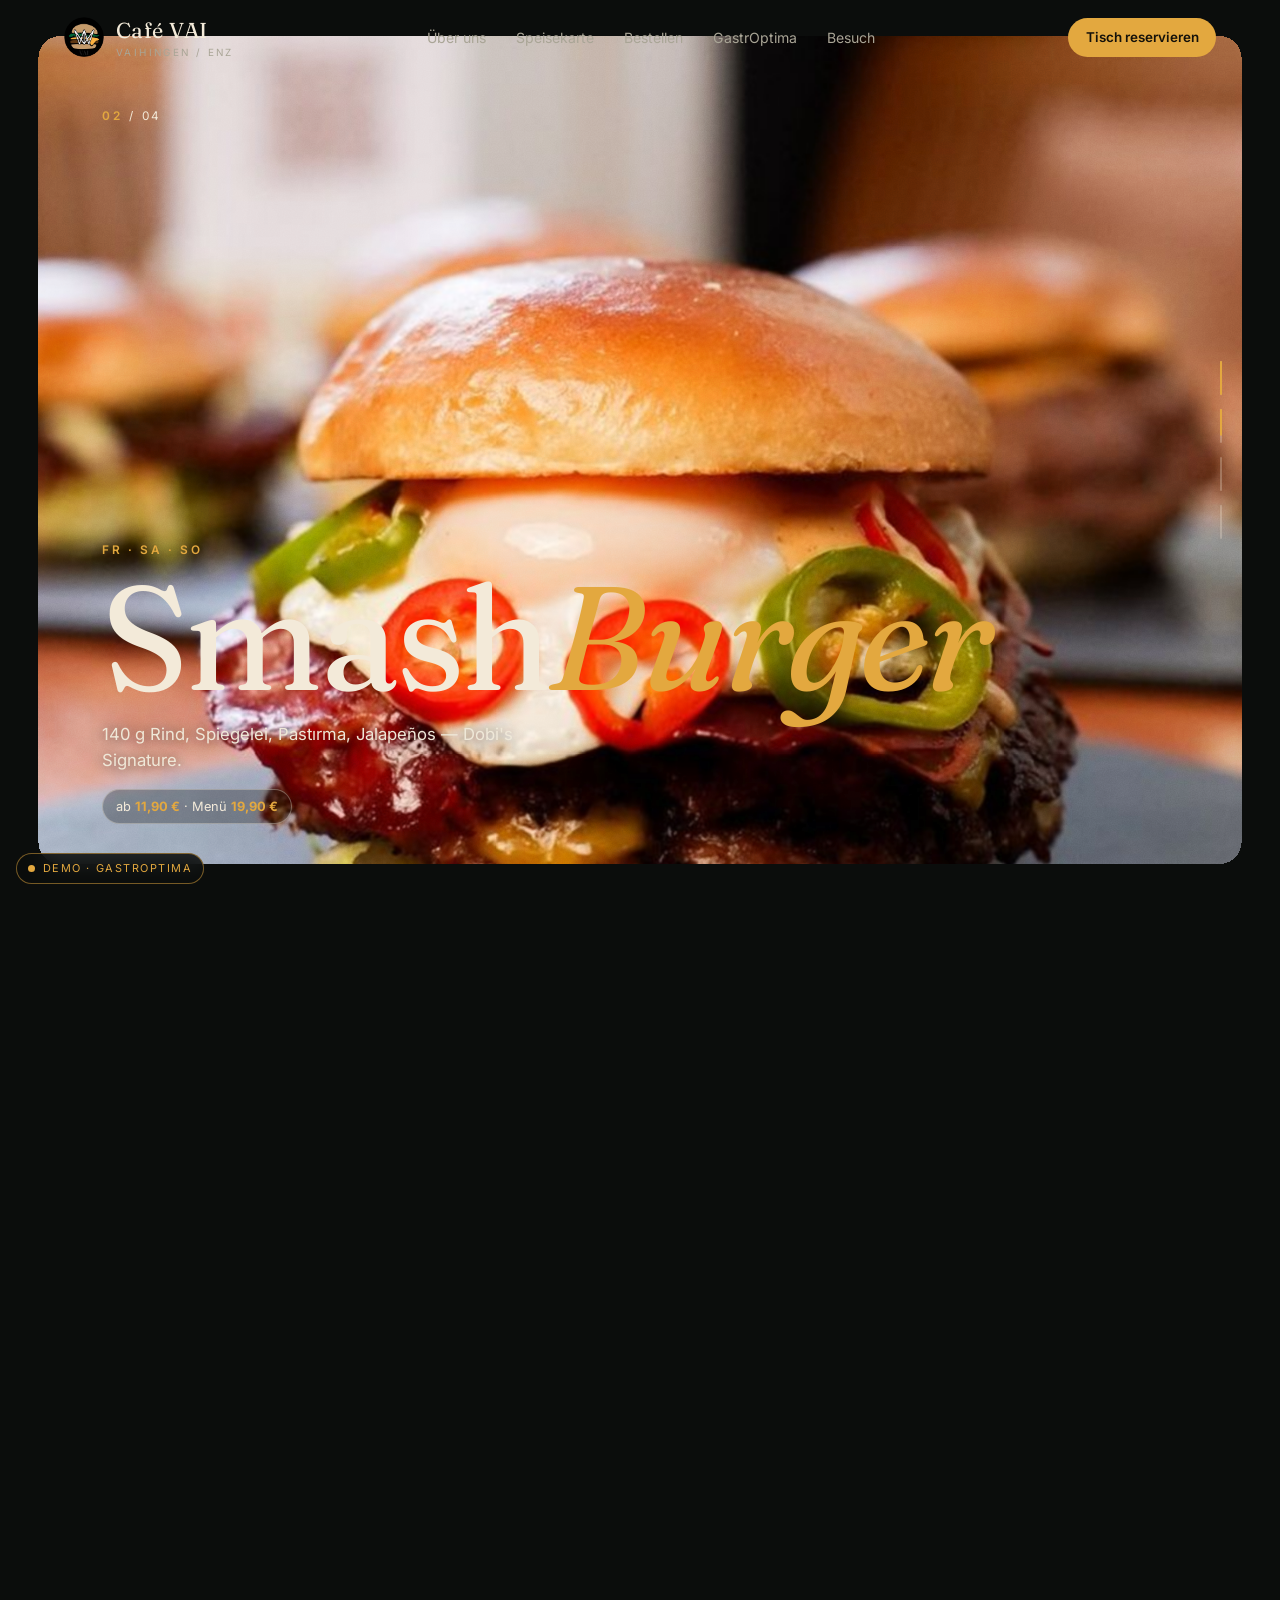
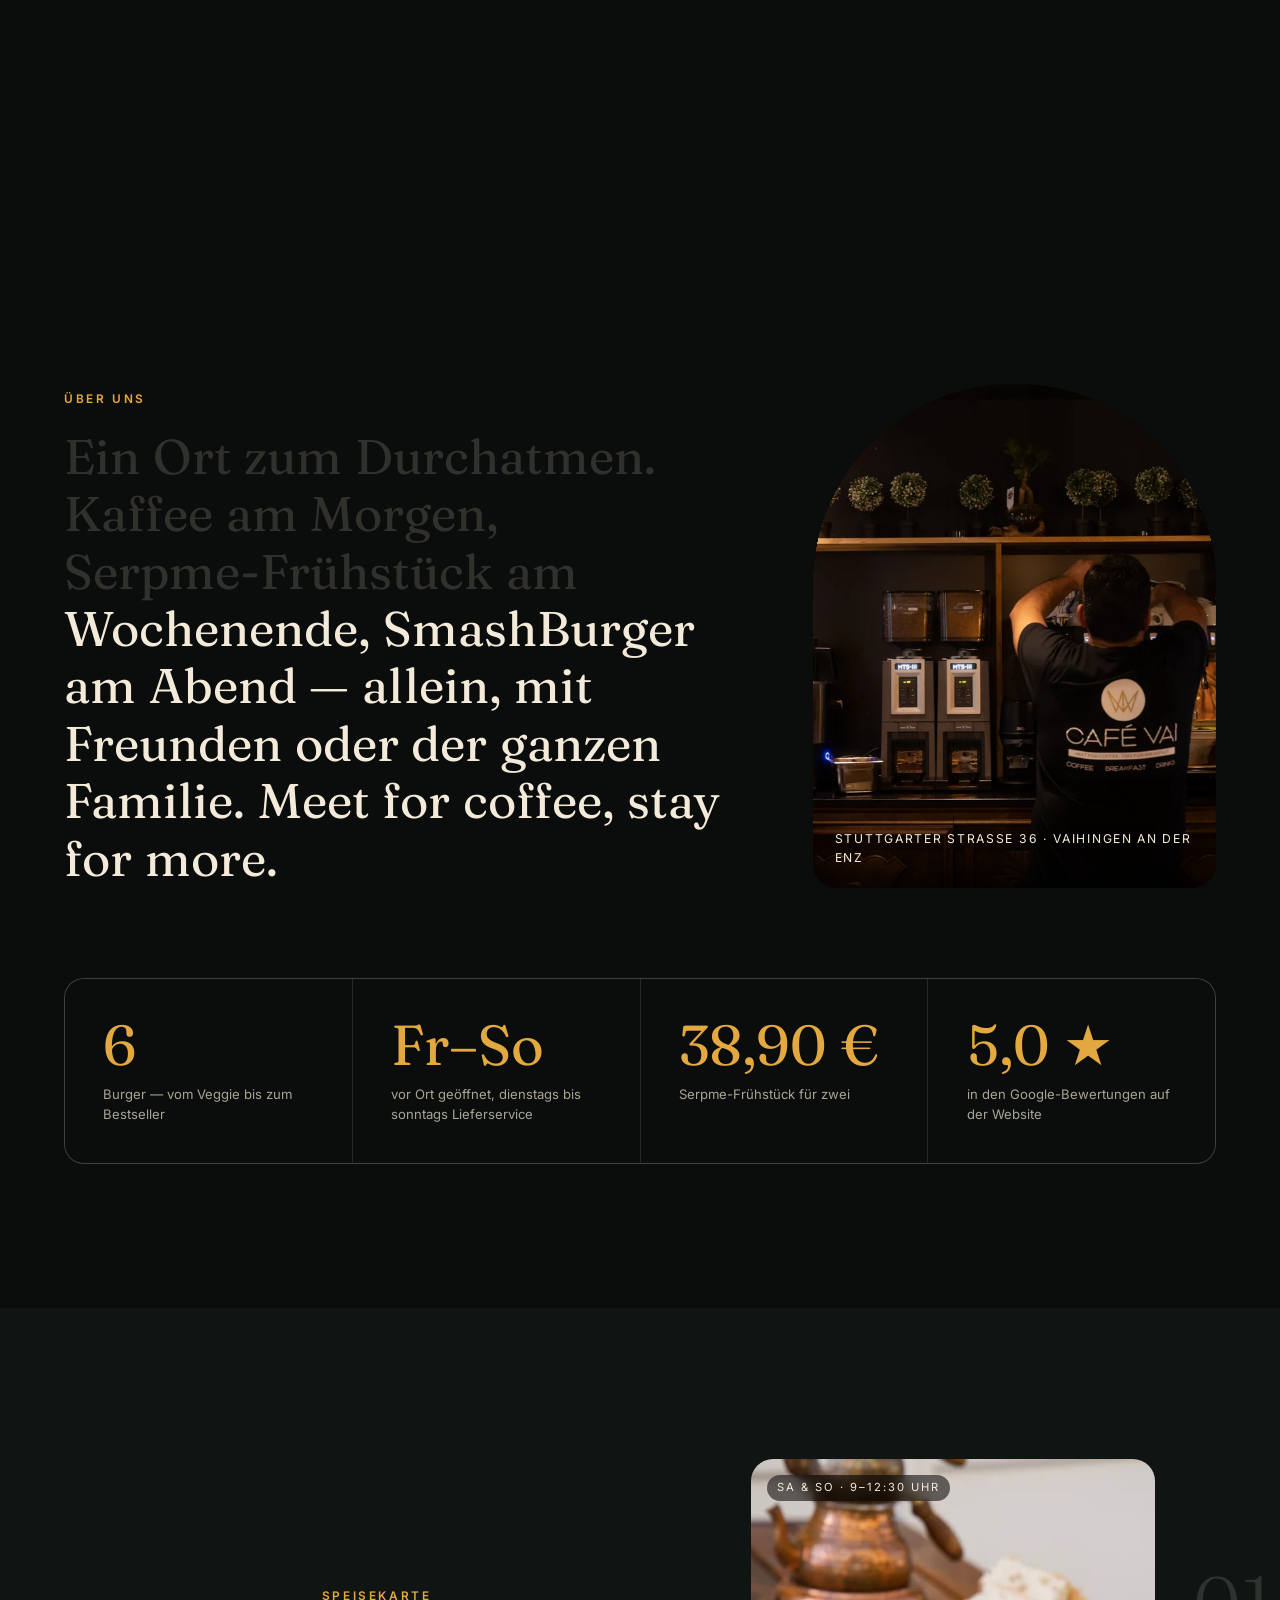
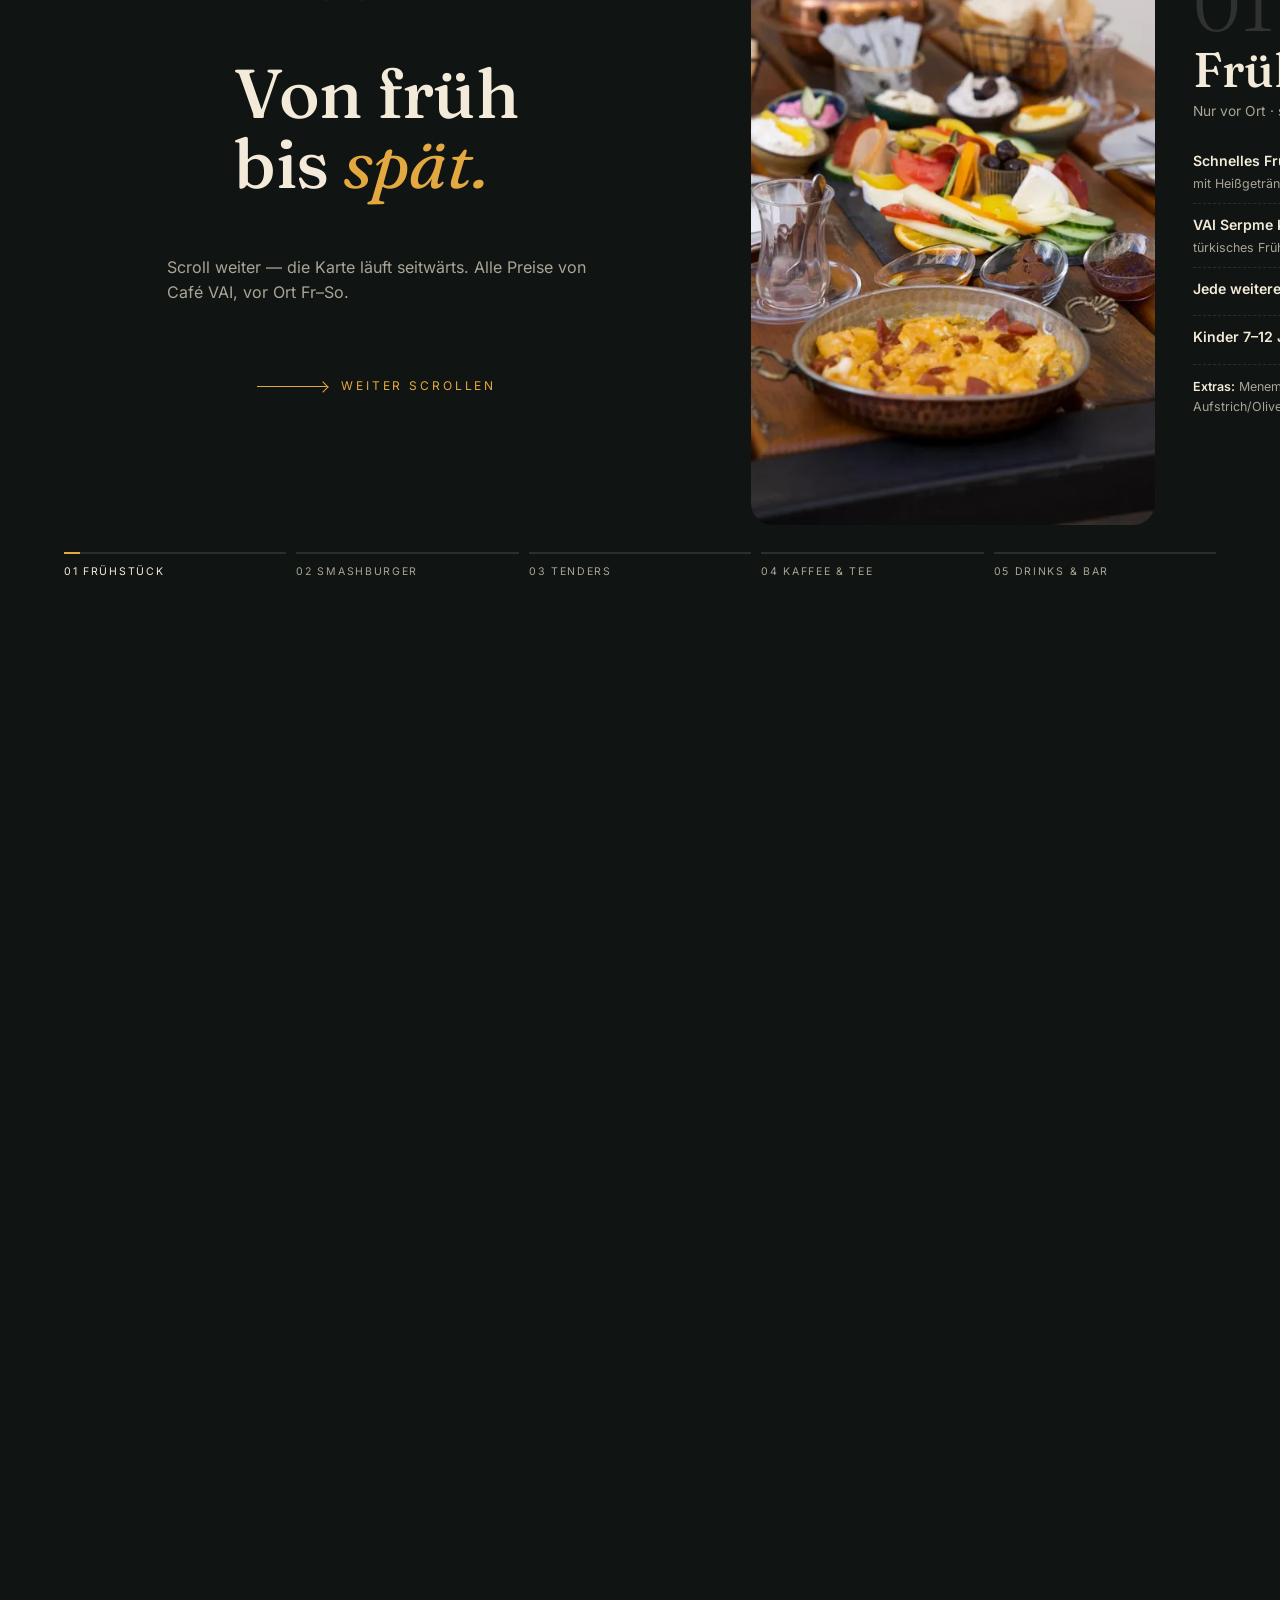
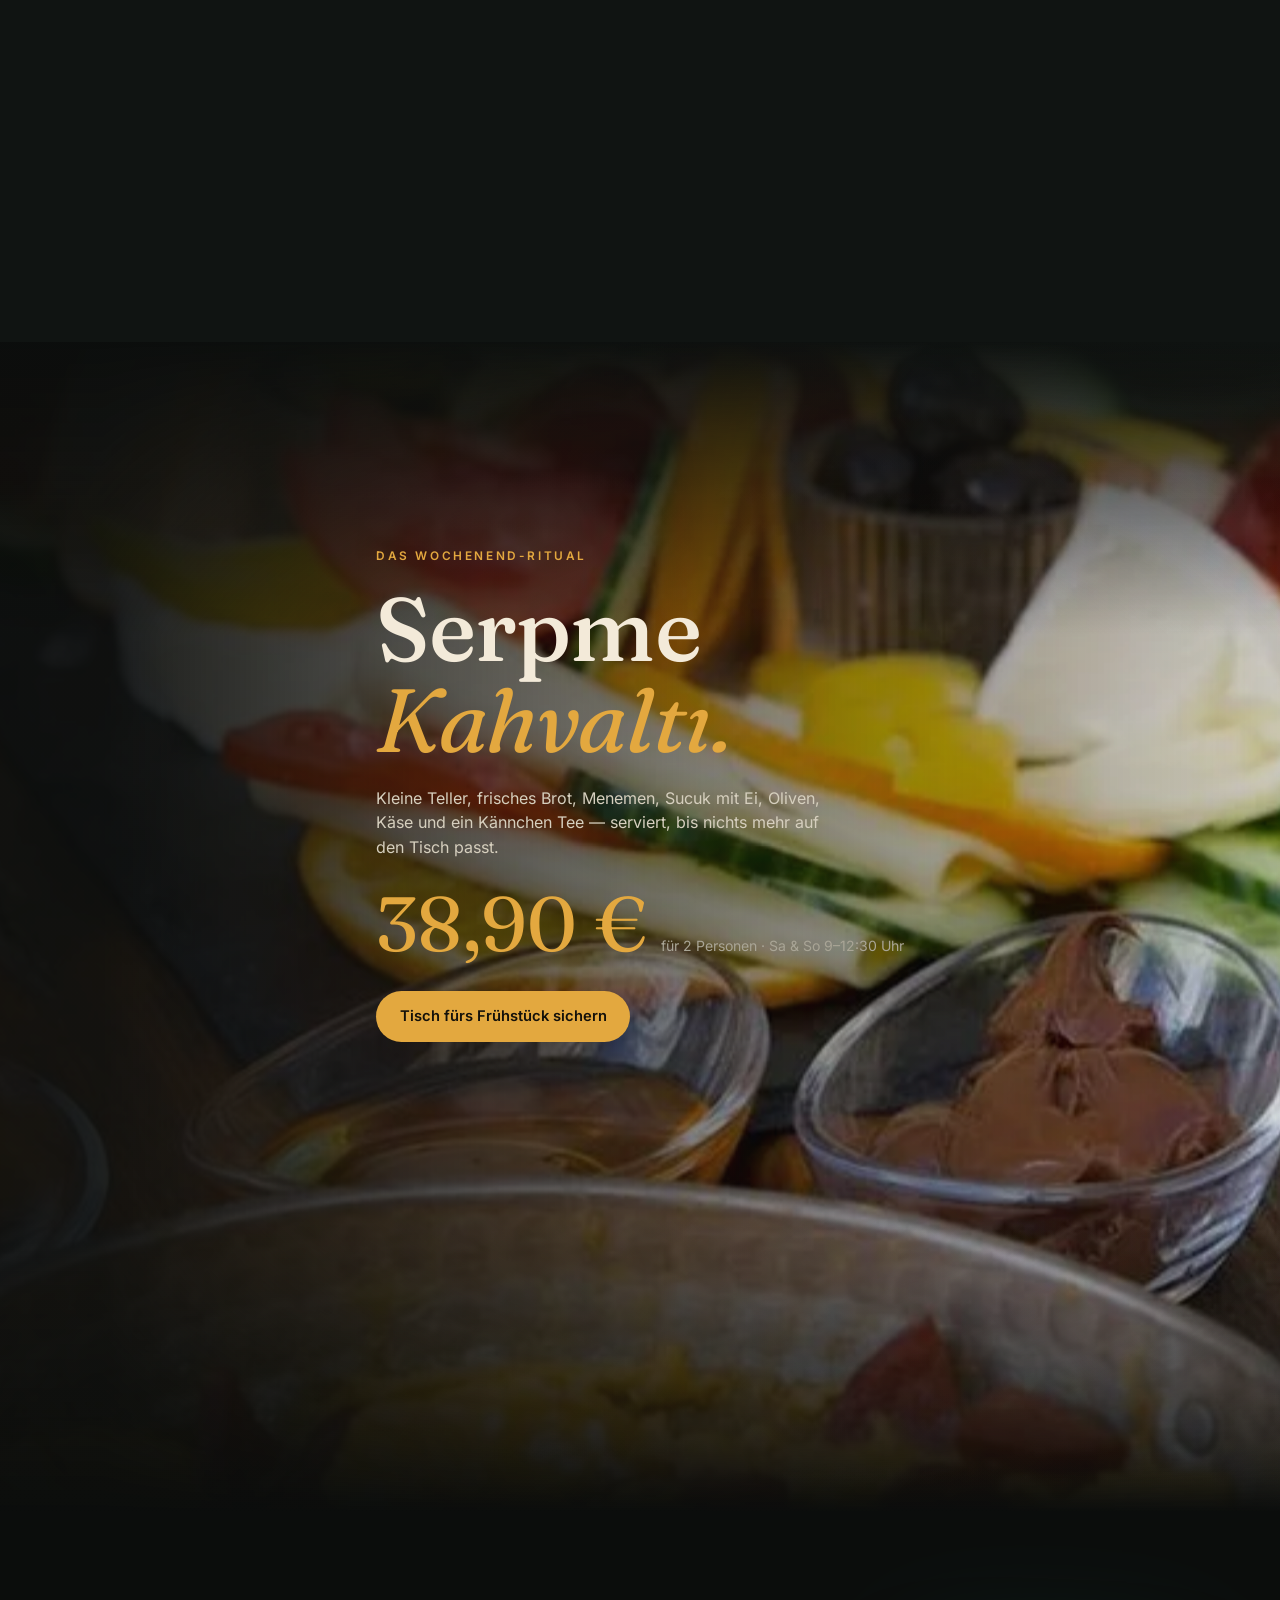
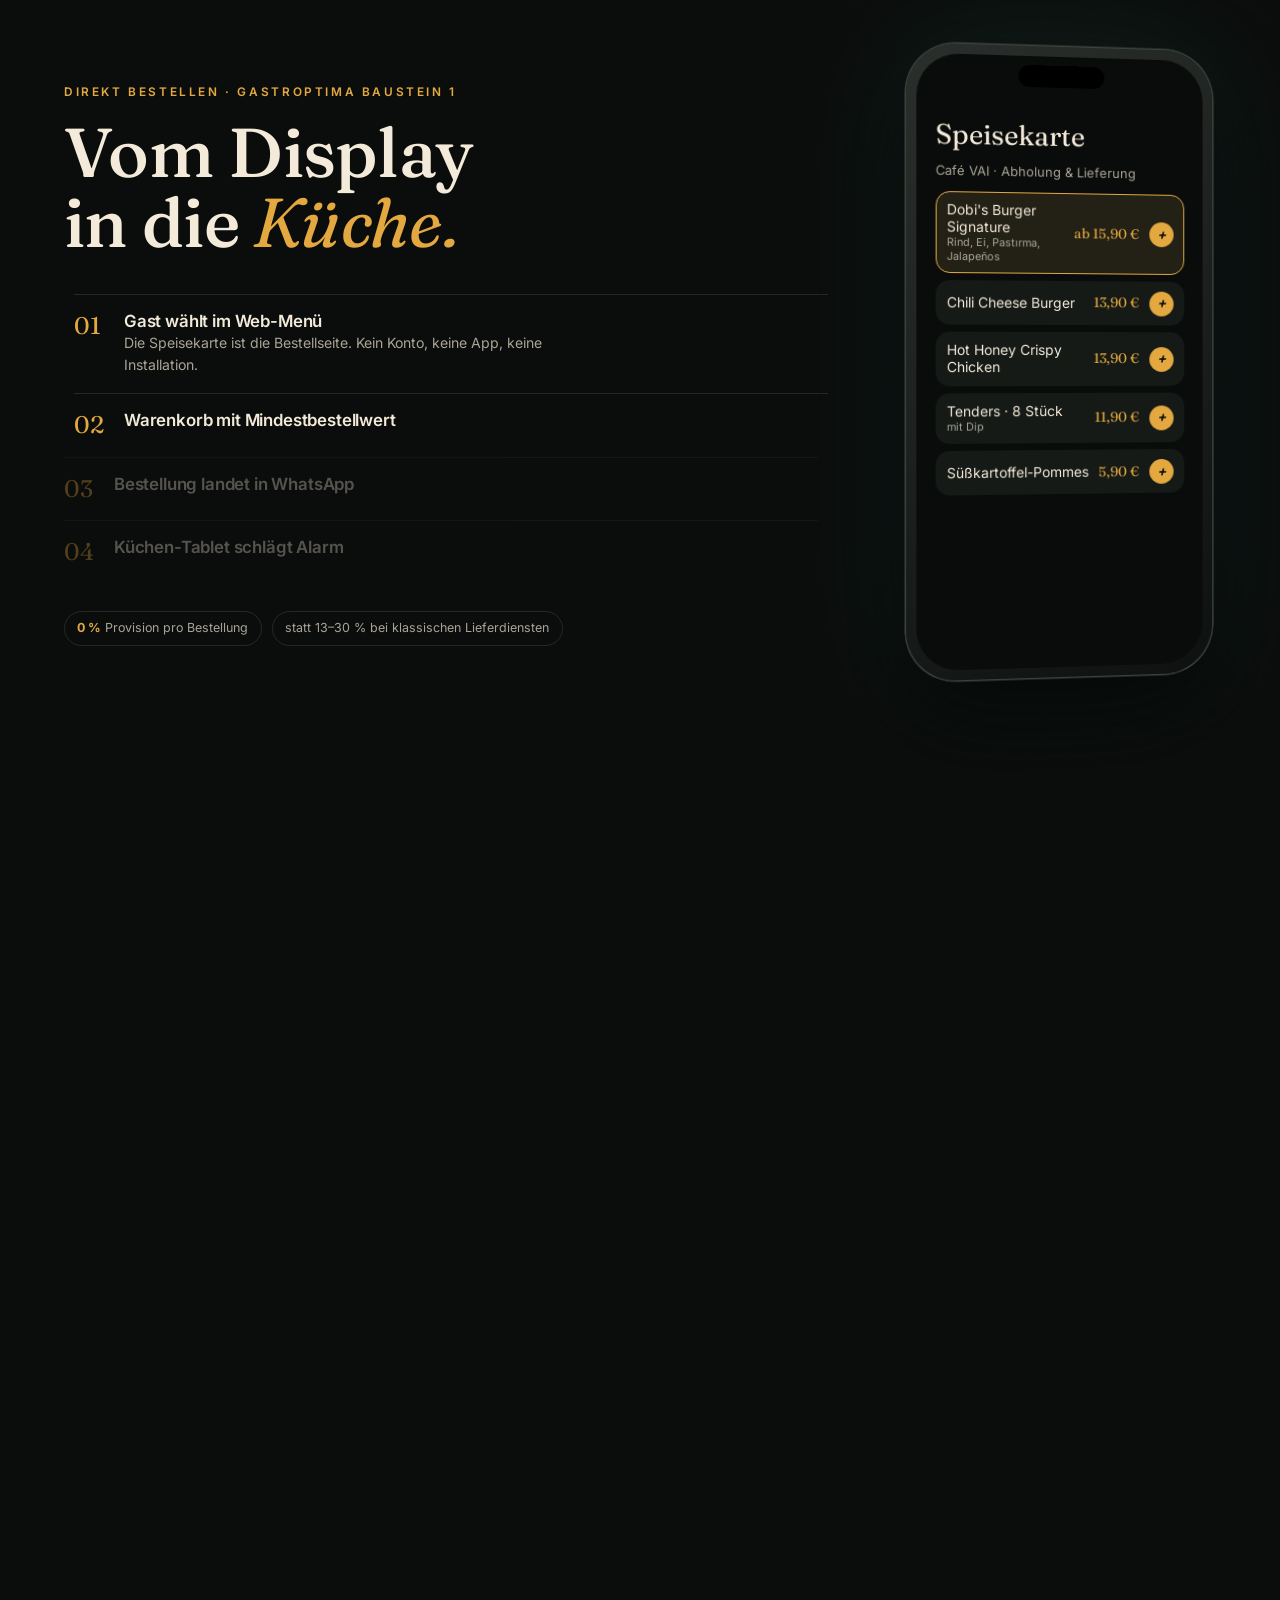
==== index.html @ 1d4e1780 "Demo: scroll-gesteuerte Café-VAI-Seite mit GastrOptima-Bestellstory Co-Authored-By: Claude Sonnet 5." ====
<!DOCTYPE html>
<html lang="de">
<head>
<meta charset="utf-8">
<meta name="viewport" content="width=device-width,initial-scale=1,viewport-fit=cover">
<title>Café VAI — Demo by GastrOptima · Vaihingen an der Enz</title>
<meta name="description" content="Demo-Website für Café VAI in Vaihingen an der Enz: Kaffee, Frühstück, SmashBurger, Drinks — mit Scroll-Erlebnis und GastrOptima-Bestellsystem.">
<meta name="robots" content="noindex,nofollow">
<meta name="theme-color" content="#0b0d0c">
<meta property="og:title" content="Café VAI — Demo by GastrOptima">
<meta property="og:type" content="website">
<link rel="icon" type="image/png" href="assets/favicon.png">
<link rel="apple-touch-icon" href="assets/icon-180.png">
<link rel="preload" href="assets/fraunces-latin-wght-normal.woff2" as="font" type="font/woff2" crossorigin>
<link rel="stylesheet" href="style.css">
</head>
<body>
<div id="bar"></div>

<header class="nav" id="nav">
  <a class="brand" href="#top" aria-label="Café VAI – nach oben"><img src="assets/logo-disc.png" alt="" width="40" height="40"><span>Café VAI<small>VAIHINGEN / ENZ</small></span></a>
  <ul>
    <li><a href="#ueber">Über uns</a></li>
    <li><a href="#speisekarte">Speisekarte</a></li>
    <li><a href="#bestellen">Bestellen</a></li>
    <li><a href="#system">GastrOptima</a></li>
    <li><a href="#besuch">Besuch</a></li>
  </ul>
  <a class="btn btn-amber" href="#besuch">Tisch reservieren</a>
  <button class="burger" id="burger" aria-label="Menü"><i></i><i></i></button>
</header>
<nav class="sheet" id="sheet">
  <a href="#ueber">Über uns</a><a href="#speisekarte">Speisekarte</a><a href="#bestellen">Bestellen</a><a href="#system">GastrOptima</a><a href="#besuch">Reservieren &amp; Zeiten</a>
</nav>

<!-- ============ HERO ============ -->
<section class="hero" id="top" data-scene>
  <div class="hero-stage">
    <div class="hero-bgtext" id="bgtext" aria-hidden="true">VAI</div>
    <div class="hero-frame" id="frame">
      <div class="slide"><picture><source media="(max-width:760px)" srcset="assets/fruehstueck.webp"><img src="assets/banner-fruehstueck-echt.webp" alt="Serpme-Frühstück im Café VAI" width="1100" height="578" fetchpriority="high"></picture></div>
      <div class="slide"><picture><source media="(max-width:760px)" srcset="assets/burger.webp"><img src="assets/og-burger.jpg" alt="Dobi's SmashBurger" width="1200" height="630"></picture></div>
      <div class="slide"><img src="assets/tenders-og.webp" alt="Crispy Tenders mit Dips" width="721" height="540" style="object-position:50% 55%"></div>
      <div class="slide"><img src="assets/banner-drinks-stock.webp" alt="Cappuccino mit Latte Art" width="1100" height="423" style="object-position:45% 50%"></div>
    </div>
    <div class="hero-caps" id="caps">
      <div class="cap"><span class="eyebrow">Sa &amp; So · ab 9 Uhr</span><div class="hero-word">Früh<em>stück</em></div><p>Das VAI Serpme Kahvaltı: türkisches Frühstück, das den ganzen Tisch füllt.</p><span class="chip">für zwei Personen <b>38,90 €</b></span></div>
      <div class="cap"><span class="eyebrow">Fr · Sa · So</span><div class="hero-word">Smash<em>Burger</em></div><p>140 g Rind, Spiegelei, Pastırma, Jalapeños — Dobi's Signature.</p><span class="chip">ab <b>11,90 €</b> · Menü <b>19,90 €</b></span></div>
      <div class="cap"><span class="eyebrow">100 % Hähnchenfilet</span><div class="hero-word">Crispy <em>Tenders</em></div><p>OG's oder Natural Crunchy, mit fünf Dips zum Teilen.</p><span class="chip">4 Stück <b>5,90 €</b></span></div>
      <div class="cap"><span class="eyebrow">Meet for coffee</span><div class="hero-word">Kaffee <em>&amp; Drinks</em></div><p>Vom Espresso bis zum Aperol Spritz — bleib auf einen zweiten.</p><span class="chip">Crema ab <b>2,80 €</b> · Spritz <b>7,50 €</b></span></div>
    </div>
    <div class="count" id="count"><b>01</b> / 04</div>
    <div class="ticks" id="ticks"><i><b></b></i><i><b></b></i><i><b></b></i><i><b></b></i></div>
    <div class="hero-intro" id="intro">
      <h1>Café VAI</h1>
      <p>Kaffee · Frühstück · SmashBurger · Drinks</p>
    </div>
    <div class="hint" id="hint" style="position:absolute;right:var(--pad);bottom:4vh;z-index:6"><div class="mouse"></div>Scrollen</div>
  </div>
</section>

<!-- ============ ÜBER UNS ============ -->
<section class="intro" id="ueber">
  <div class="wrap">
    <div class="intro-grid">
      <div>
        <span class="eyebrow">Über uns</span>
        <p class="fill" id="fill" style="margin-top:18px" data-text="Ein Ort zum *Durchatmen.* Kaffee am Morgen, Serpme-Frühstück am Wochenende, SmashBurger am Abend — allein, mit Freunden oder der ganzen Familie. *Meet for coffee, stay for more.*"></p>
      </div>
      <figure><img src="assets/team.webp" alt="Barista im Café VAI" loading="lazy" id="parimg" width="760" height="950"><figcaption>Stuttgarter Straße 36 · Vaihingen an der Enz</figcaption></figure>
    </div>
    <div class="facts">
      <div class="fact"><b data-count="6">6</b><span>Burger — vom Veggie bis zum Bestseller</span></div>
      <div class="fact"><b>Fr–So</b><span>vor Ort geöffnet, dienstags bis sonntags Lieferservice</span></div>
      <div class="fact"><b data-count="38.9" data-dec="2" data-suf=" €">38,90 €</b><span>Serpme-Frühstück für zwei</span></div>
      <div class="fact"><b data-count="5" data-dec="1" data-suf=" ★">5,0 ★</b><span>in den Google-Bewertungen auf der Website</span></div>
    </div>
  </div>
</section>

<!-- ============ SPEISEKARTE (horizontal) ============ -->
<section class="menu-sec" id="speisekarte" data-scene>
  <div class="hmenu-stage">
    <div class="hmenu-track" id="track">
      <article class="panel lead">
        <span class="eyebrow">Speisekarte</span>
        <h2>Von früh<br>bis <em>spät.</em></h2>
        <p>Scroll weiter — die Karte läuft seitwärts. Alle Preise von Café VAI, vor Ort Fr–So.</p>
        <div class="arrow"><i></i> Weiter scrollen</div>
      </article>
      
<article class="panel" data-label="Frühstück">
  <div class="pimg"><img src="assets/fruehstueck.webp" alt="VAI Serpme Kahvaltı – türkisches Frühstück für zwei" loading="lazy" width="620" height="827"><span class="tag">Sa &amp; So · 9–12:30 Uhr</span></div>
  <div class="ptxt">
    <div class="pnum">01</div>
    <h3>Frühstück</h3>
    <p class="sub">Nur vor Ort · samstags und sonntags</p>
    <ul class="items">
<li><strong>Schnelles Frühstück</strong><span>mit Heißgetränk</span><em>13,90 €</em></li>
<li><strong>VAI Serpme Kahvaltı<small>Signature</small></strong><span>türkisches Frühstück · für 2 Personen</span><em>38,90 €</em></li>
<li><strong>Jede weitere Person</strong><em>16,90 €</em></li>
<li><strong>Kinder 7–12 Jahre</strong><em>8,90 €</em></li>
</ul>
    <p class="extras"><b>Extras:</b> Menemen 5,00 · Sucuk mit Ei 5,50 · Menemen &amp; Sucuk 6,00 · Aufstrich/Oliven 3,00 · Kännchen Tee 6,50</p>
  </div>
</article>
<article class="panel" data-label="SmashBurger">
  <div class="pimg"><img src="assets/burger.webp" alt="Dobi's SmashBurger mit Spiegelei und Jalapeños" loading="lazy" width="620" height="827"><span class="tag">Menü = Pommes + 0,33 l</span></div>
  <div class="ptxt">
    <div class="pnum">02</div>
    <h3>SmashBurger</h3>
    <p class="sub">Menü mit Pommes &amp; Softdrink · einzeln</p>
    <ul class="items">
<li><strong>Dobi's SmashBurger<small>Bestseller</small></strong><span>140 g Rind, Spiegelei, Pastırma, Jalapeños, Haussauce</span><em>19,90 € · 11,90 €</em></li>
<li><strong>Chicken Hot Honey</strong><em>18,90 € · 10,90 €</em></li>
<li><strong>Cheeseburger</strong><em>17,50 € · 9,50 €</em></li>
<li><strong>Chickenburger</strong><em>17,50 € · 9,50 €</em></li>
<li><strong>Hamburger</strong><em>16,50 € · 8,50 €</em></li>
<li><strong>Veggieburger</strong><em>16,50 € · 7,50 €</em></li>
</ul>
    <p class="extras"><b>Dazu:</b> Pommes 4,50 · Süßkartoffel-Pommes 5,50 · Spiegelei 1,00 · Käse 1,00 · Pastırma 1,50 · Jalapeños 0,50 · Extra Patty 3,00</p>
  </div>
</article>
<article class="panel" data-label="Tenders">
  <div class="pimg"><div class="duo"><img src="assets/tenders-og.webp" alt="OG's Chicken Tenders mit fünf Dips" loading="lazy" width="721" height="540"><img src="assets/tenders-crunchy.webp" alt="Natural Crunchy Tenders" loading="lazy" width="721" height="540"></div><span class="tag">100 % Hähnchenfilet</span></div>
  <div class="ptxt">
    <div class="pnum">03</div>
    <h3>Tenders</h3>
    <p class="sub">OG's (zart, würzige Panade) oder Natural Crunchy (extra knusprig)</p>
    <ul class="items">
<li><strong>4 Stück</strong><span>Menü mit Pommes, Dip &amp; Softdrink 10,90 €</span><em>5,90 €</em></li>
<li><strong>8 Stück</strong><span>Menü 15,90 €</span><em>9,90 €</em></li>
<li><strong>12 Stück</strong><span>Menü 20,90 €</span><em>13,90 €</em></li>
</ul>
    <p class="extras"><b>Dips:</b> Dobi's Sauce · Sweet &amp; Sour · Ketchup · Mayo · Hot Honey</p>
  </div>
</article>
<article class="panel" data-label="Kaffee &amp; Tee">
  <div class="pimg"><img src="assets/banner-drinks-stock.webp" alt="Cappuccino mit Latte Art" loading="lazy" width="1100" height="423" style="object-position:34% 50%"><span class="tag">Meet for coffee</span></div>
  <div class="ptxt">
    <div class="pnum">04</div>
    <h3>Kaffee &amp; Tee</h3>
    <p class="sub">Die Pause, für die man hergekommen ist</p>
    <ul class="items">
<li><strong>Kaffee Crema</strong><span>klein · groß</span><em>2,80 € · 4,80 €</em></li>
<li><strong>Espresso</strong><span>Doppio 3,80 € · Macchiato 2,40 €</span><em>2,00 €</em></li>
<li><strong>Cappuccino</strong><em>3,80 €</em></li>
<li><strong>Latte Macchiato</strong><em>4,20 €</em></li>
<li><strong>Milchkaffee</strong><em>4,20 €</em></li>
<li><strong>Türkischer Tee</strong><span>Kännchen (bis 3 Personen) 8,50 €</span><em>1,50 €</em></li>
</ul>
    <p class="extras"><b>Außerdem:</b> Kaffee Coco 4,50 · Heiße Schokolade 3,50 · Teesorten 2,50</p>
  </div>
</article>
<article class="panel" data-label="Drinks &amp; Bar">
  <div class="pimg"><img src="assets/kaffee.webp" alt="Barista an der Kaffeemaschine im Café VAI" loading="lazy" width="620" height="827"><span class="tag">Fr · Sa · So</span></div>
  <div class="ptxt">
    <div class="pnum">05</div>
    <h3>Drinks &amp; Bar</h3>
    <p class="sub">Spritz, Longdrinks, Bier und Hausgemachtes</p>
    <ul class="items">
<li><strong>Aperol · Lillet · Sarti</strong><span>Spritz</span><em>7,50 €</em></li>
<li><strong>Longdrinks</strong><span>Gin &amp; Tonic, Jack &amp; Cola, Vodka Bull/Lemon, Campari Orange</span><em>7,50 €</em></li>
<li><strong>Hausgemachte Limo / Eistee</strong><span>0,5 l</span><em>4,90 €</em></li>
<li><strong>Weizen</strong><span>0,5 l</span><em>3,90 €</em></li>
<li><strong>Cluss Kellerpils / Radler</strong><span>0,33 l</span><em>3,60 €</em></li>
</ul>
    <p class="extras"><b>Dazu:</b> Roseano 5,90 · Corona/Desperados 4,20 · Softdrinks 0,33 l 3,90 · Red Bull 4,00</p>
  </div>
</article>
      <div style="flex:0 0 8vw"></div>
    </div>
    <div class="hprog" id="hprog"></div>
  </div>
</section>

<!-- ============ SPOTLIGHT ============ -->
<section class="spot" id="spot">
  <div class="spot-bg" id="spotbg"><img src="assets/banner-fruehstueck-echt.webp" alt="" loading="lazy" width="1100" height="578"></div>
  <div class="spot-in"><div class="wrap">
    <span class="eyebrow">Das Wochenend-Ritual</span>
    <h2>Serpme<br><em>Kahvaltı.</em></h2>
    <p>Kleine Teller, frisches Brot, Menemen, Sucuk mit Ei, Oliven, Käse und ein Kännchen Tee — serviert, bis nichts mehr auf den Tisch passt.</p>
    <div class="price-big"><b>38,90 €</b><span>für 2 Personen · Sa &amp; So 9–12:30 Uhr</span></div>
    <a class="btn btn-amber" href="#besuch">Tisch fürs Frühstück sichern</a>
  </div></div>
</section>

<!-- ============ BESTELLEN (phone story) ============ -->
<section class="story" id="bestellen" data-scene>
  <div class="story-stage">
    <div class="wrap story-grid">
      <div>
        <span class="eyebrow">Direkt bestellen · GastrOptima Baustein 1</span>
        <h2>Vom Display<br>in die <em>Küche.</em></h2>
        <ol class="steps" id="steps">
          <li class="step on"><span class="n">01</span><div><h3>Gast wählt im Web-Menü</h3><p>Die Speisekarte ist die Bestellseite. Kein Konto, keine App, keine Installation.</p></div></li>
          <li class="step"><span class="n">02</span><div><h3>Warenkorb mit Mindestbestellwert</h3><p>Summe, Mindestbestellwert und Abholzeit sind sofort klar — ohne Rückfragen.</p></div></li>
          <li class="step"><span class="n">03</span><div><h3>Bestellung landet in WhatsApp</h3><p>Fertig formatiert, mit Name und Zeit. Die Gäste sind schon da, wo sie ohnehin schreiben.</p></div></li>
          <li class="step"><span class="n">04</span><div><h3>Küchen-Tablet schlägt Alarm</h3><p>Push-Benachrichtigung mit eigenem Ton, Bildschirm bleibt an. Nichts geht unter.</p></div></li>
        </ol>
        <div class="badges"><span class="badge"><b>0 %</b> Provision pro Bestellung</span><span class="badge">statt 13–30 % bei klassischen Lieferdiensten</span></div>
      </div>
      <div class="phone-col" style="perspective:1400px">
        <div class="phone" id="phone"><div class="screen-wrap">

          <div class="screen on" data-i="0">
            <div class="s-title">Speisekarte</div><div class="s-sub">Café VAI · Abholung &amp; Lieferung</div>
            <div class="mrow hit"><span>Dobi's Burger Signature<small>Rind, Ei, Pastırma, Jalapeños</small></span><em>ab 15,90 €</em><i class="plus">+</i></div>
            <div class="mrow"><span>Chili Cheese Burger</span><em>13,90 €</em><i class="plus">+</i></div>
            <div class="mrow"><span>Hot Honey Crispy Chicken</span><em>13,90 €</em><i class="plus">+</i></div>
            <div class="mrow"><span>Tenders · 8 Stück<small>mit Dip</small></span><em>11,90 €</em><i class="plus">+</i></div>
            <div class="mrow"><span>Süßkartoffel-Pommes</span><em>5,90 €</em><i class="plus">+</i></div>
          </div>

          <div class="screen" data-i="1">
            <div class="s-title">Dein Warenkorb</div><div class="s-sub">3 Positionen</div>
            <div class="cart-line"><span><b>2×</b> Dobi's Burger Signature</span><em>31,80 €</em></div>
            <div class="cart-line"><span><b>1×</b> Süßkartoffel-Pommes</span><em>5,90 €</em></div>
            <div class="cart-line"><span><b>1×</b> Tenders · 8 Stück</span><em>11,90 €</em></div>
            <div class="total">
              <div class="okline"><span>✓ Mindestbestellwert 25 € erreicht</span></div>
              <div><span>Abholung</span><span>heute 18:30</span></div>
              <div class="sum"><span>Summe</span><em>49,60 €</em></div>
              <span class="cta-fake">Per WhatsApp bestellen</span>
            </div>
          </div>

          <div class="screen" data-i="2">
            <div class="wa-head"><i></i><div><b>Café VAI</b><small>online</small></div></div>
            <div class="bubble"><b>Neue Bestellung</b><br>2× Dobi's Burger Signature<br>1× Süßkartoffel-Pommes<br>1× Tenders (8 Stk.)<br><b>Summe: 49,60 €</b><br>Abholung: 18:30 · Name: Demo-Gast<div class="ticks2">✓✓</div></div>
            <div class="reply">Danke! Bestellung ist da — fertig um 18:30 ✓</div>
          </div>

          <div class="screen kitchen" data-i="3">
            <div class="alarm">🔔</div>
            <div class="k-h">Neue Bestellung #014</div><div class="k-s">gerade eben · Abholung 18:30</div>
            <div class="k-card"><div><span>2× Dobi's Burger Signature</span></div><div><span>1× Süßkartoffel-Pommes</span></div><div><span>1× Tenders (8 Stk.)</span></div><div class="t"><span>Summe</span><span>49,60 €</span></div></div>
            <span class="k-btn">Annehmen</span>
          </div>

        </div></div>
      </div>
    </div>
  </div>
</section>

<!-- ============ BAUSTEINE ============ -->
<section class="bs" id="system">
  <div class="wrap">
    <div class="bs-head">
      <h2>Das System<br>dahinter: <em>GastrOptima.</em></h2>
      <p>Drei Bausteine für Gastronomiebetriebe — gebaut von Menschen, die Küche und IT kennen. Diese Demo zeigt Baustein 1 mit den echten Karten- und Preisdaten von Café VAI.</p>
    </div>
    <div class="cards">
      <div class="card"><span class="st">Baustein 1 · live in dieser Demo</span><h3>Bestellsystem</h3><div class="nut">Mehr Umsatz.</div><p>Aus der Speisekarte wird ein Bestellkanal — ohne Provision an Dritte.</p><ul><li>Web-Menü ohne Konto und App</li><li>Bestellung als fertige WhatsApp-Nachricht</li><li>Küchen-Tablet mit Alarmton</li></ul></div>
      <div class="card"><span class="st">Baustein 2 · neu</span><h3>Kosten-Check</h3><div class="nut">Weniger Kosten.</div><p>Lieferantenrechnungen im Blick behalten — Preisänderungen fallen auf, bevor sie die Marge fressen.</p><ul><li>Rechnungen prüfen statt abheften</li><li>Auffällige Preissprünge sichtbar</li><li>Pilotphase läuft</li></ul></div>
      <div class="card"><span class="st">Baustein 3 · neu</span><h3>Belegvorbereitung</h3><div class="nut">Mehr Zeit.</div><p>Belege sammeln, ordnen und für den Steuerberater bereitstellen — damit der Monatsabschluss kein Wochenende kostet.</p><ul><li>Belege sauber vorsortiert</li><li>Übergabe an den Steuerberater</li><li>Ersetzt keine Steuerberatung</li></ul></div>
    </div>
    <div class="pack"><span><b>Basis</b> (1)</span>·<span><b>Plus</b> (1+2)</span>·<span><b>Premium</b> (1+2+3)</span></div>
  </div>
</section>

<!-- ============ BESUCH ============ -->
<section class="visit" id="besuch">
  <div class="wrap">
    <span class="eyebrow">Besuch</span>
    <h2 style="margin-top:14px">Komm vorbei.<br><em>Wir halten dir einen Platz frei.</em></h2>
    <div class="visit-grid">
      <div class="box">
        <h3>Zeiten &amp; Anfahrt</h3>
        <div class="status" id="status"><i></i><span id="statustxt">…</span></div>
        <table class="hours" id="hours">
          <tr data-d="1"><td>Montag</td><td>Ruhetag</td></tr>
          <tr data-d="2"><td>Dienstag</td><td>Lieferservice</td></tr>
          <tr data-d="3"><td>Mittwoch</td><td>Lieferservice</td></tr>
          <tr data-d="4"><td>Donnerstag</td><td>Lieferservice</td></tr>
          <tr data-d="5"><td>Freitag</td><td>11–14 · 17–22 Uhr</td></tr>
          <tr data-d="6"><td>Samstag</td><td>9–14 · 17–22 Uhr</td></tr>
          <tr data-d="0"><td>Sonntag</td><td>9–20 Uhr</td></tr>
        </table>
        <p class="note">Café VAI · Stuttgarter Straße 36, 71665 Vaihingen an der Enz<br>Tel. +49 7042 1204640 · WhatsApp +49 179 1564135</p>
        <p style="margin-top:18px"><a class="btn btn-ghost" href="https://www.google.com/maps/search/?api=1&amp;query=Caf%C3%A9+VAI+Stuttgarter+Stra%C3%9Fe+36+Vaihingen+an+der+Enz" target="_blank" rel="noopener">Route planen ↗</a></p>
        <div class="revs">
          <div class="rev"><span class="s">★★★★★</span>Burger, Pommes, freundliches Team — Gäste schwärmen besonders von den Süßkartoffel-Pommes.</div>
        </div>
      </div>
      <div class="box" id="res">
        <h3>Tisch reservieren</h3>
        <div class="fld"><label>Tag</label><div class="chips" id="days"><button class="on" data-d="5">Freitag</button><button data-d="6">Samstag</button><button data-d="0">Sonntag</button></div></div>
        <div class="fld"><label>Uhrzeit</label><div class="chips" id="times"></div></div>
        <div class="fld"><label>Personen</label><div class="stepper"><button id="minus" aria-label="weniger">−</button><output id="pers">2 Pers.</output><button id="plus" aria-label="mehr">+</button></div></div>
        <button class="btn btn-amber" id="resbtn">Reservierung anfragen</button>
        <p class="note">Ab 8 Personen bitte anrufen oder per WhatsApp schreiben.</p>
        <div class="toast" id="toast"></div>
      </div>
    </div>
  </div>
</section>

<section class="cta">
  <div class="wrap">
    <h2>Meet for coffee.<br><em style="color:var(--amber)">Stay for more.</em></h2>
    <p>So fühlt sich eine Website an, die so gut ist wie der Laden. Gebaut mit GastrOptima.</p>
    <div class="row"><a class="btn btn-amber" href="#besuch">Tisch reservieren</a><a class="btn btn-ghost" href="#bestellen">Bestellung ansehen</a></div>
  </div>
</section>

<footer>
  <div class="wrap">
    <div class="fgrid">
      <div><div class="fbrand"><img src="assets/logo-disc.png" alt="" width="56" height="56"><b>Café VAI</b></div><p>Kaffee · Frühstück · SmashBurger · Drinks<br>in Vaihingen an der Enz.</p></div>
      <div><h4>Kontakt</h4><ul><li>Stuttgarter Straße 36</li><li>71665 Vaihingen an der Enz</li><li><a href="tel:+4970421204640">+49 7042 1204640</a></li><li><a href="mailto:vayvay@cafevai.de">vayvay@cafevai.de</a></li></ul></div>
      <div><h4>Folgen</h4><ul><li><a href="https://instagram.com/cafe_vai" target="_blank" rel="noopener">Instagram @cafe_vai</a></li><li><a href="#besuch">Reservieren</a></li><li><a href="#bestellen">Bestellen</a></li></ul></div>
      <div><h4>Rechtliches</h4><ul><li><a href="impressum.html">Impressum</a></li><li><a href="datenschutz.html">Datenschutz</a></li></ul></div>
    </div>
    <div class="legal"><span>Demo-Entwurf · nicht die offizielle Website von Café VAI</span><span>Gebaut von <a href="https://www.hasi-elektronic.de" target="_blank" rel="noopener">Hasi Elektronic</a> mit <a href="https://gastroptima.de" target="_blank" rel="noopener">GastrOptima</a></span></div>
  </div>
</footer>

<div class="rosette">Demo · GastrOptima</div>
<div class="sticky-cta"><a href="#besuch">Reservieren</a><a href="tel:+4970421204640">Anrufen</a></div>
<script src="script.js" defer></script>
</body>
</html>
---- style.css ----
/* Café VAI — Demo · GastrOptima */
@font-face{font-family:"Fraunces";src:url(assets/fraunces-latin-wght-normal.woff2) format("woff2");font-weight:100 900;font-style:normal;font-display:swap}
@font-face{font-family:"Fraunces";src:url(assets/fraunces-latin-wght-italic.woff2) format("woff2");font-weight:100 900;font-style:italic;font-display:swap}
@font-face{font-family:"Inter";src:url(assets/inter-latin-wght-normal.woff2) format("woff2");font-weight:100 900;font-style:normal;font-display:swap}

:root{
  --bg:#0b0d0c;--bg2:#101412;--card:#161b18;--line:rgba(243,234,217,.12);
  --cream:#f3ead9;--muted:#a9a596;--teal:#1c4a46;--teal2:#3a9a8b;--amber:#e3a83f;--chili:#d8432f;
  --serif:"Fraunces",Georgia,serif;--sans:"Inter",system-ui,sans-serif;
  --pad:clamp(20px,5vw,72px);--ease:cubic-bezier(.2,.7,.2,1);
}
*{box-sizing:border-box;margin:0;padding:0}
html{background:var(--bg);-webkit-text-size-adjust:100%}
body{font-family:var(--sans);color:var(--cream);background:var(--bg);line-height:1.55;overflow-x:hidden;-webkit-font-smoothing:antialiased}
img{display:block;max-width:100%}
a{color:inherit;text-decoration:none}
button{font:inherit;color:inherit;background:none;border:0;cursor:pointer}
::selection{background:var(--amber);color:#111}
.wrap{padding-inline:var(--pad);max-width:1320px;margin-inline:auto}
.eyebrow{font-size:.74rem;letter-spacing:.22em;text-transform:uppercase;color:var(--amber);font-weight:600}
h1,h2,h3{font-family:var(--serif);font-weight:500;line-height:1.02;letter-spacing:-.01em}
h2{font-size:clamp(2.2rem,5.4vw,4.6rem)}
h2 em,.hero-word em{font-style:italic;color:var(--amber);font-weight:400}
.btn{display:inline-flex;align-items:center;gap:.6em;padding:.95em 1.6em;border-radius:99px;font-weight:600;font-size:.92rem;transition:transform .3s var(--ease),background .3s,color .3s,border-color .3s}
.btn-amber{background:var(--amber);color:#14110a}
.btn-amber:hover{transform:translateY(-2px);background:#f0b84d}
.btn-ghost{border:1px solid var(--line);color:var(--cream)}
.btn-ghost:hover{border-color:var(--amber);color:var(--amber)}

/* progress + nav */
#bar{position:fixed;inset:0 auto auto 0;height:3px;width:100%;transform-origin:0 50%;transform:scaleX(0);background:linear-gradient(90deg,var(--teal2),var(--amber));z-index:90}
.nav{position:fixed;inset:0 0 auto 0;z-index:80;display:flex;align-items:center;justify-content:space-between;padding:14px var(--pad);transition:background .4s,backdrop-filter .4s,transform .5s var(--ease)}
.nav.solid{background:rgba(11,13,12,.72);backdrop-filter:blur(14px);-webkit-backdrop-filter:blur(14px);border-bottom:1px solid var(--line)}
.nav.hide{transform:translateY(-100%)}
.brand{display:flex;align-items:center;gap:12px;font-family:var(--serif);font-size:1.35rem;letter-spacing:.02em}
.brand img{width:40px;height:40px;border-radius:50%}
.brand small{font-family:var(--sans);font-size:.62rem;letter-spacing:.24em;color:var(--muted);display:block;margin-top:-2px}
.nav ul{display:flex;gap:30px;list-style:none;font-size:.88rem}
.nav ul a{color:var(--muted);transition:color .25s;position:relative;padding:6px 0}
.nav ul a::after{content:"";position:absolute;left:0;right:0;bottom:0;height:1px;background:var(--amber);transform:scaleX(0);transform-origin:left;transition:transform .35s var(--ease)}
.nav ul a:hover,.nav ul a.on{color:var(--cream)}
.nav ul a.on::after,.nav ul a:hover::after{transform:scaleX(1)}
.nav .btn{padding:.7em 1.3em;font-size:.84rem}
.burger{display:none;width:44px;height:44px;border:1px solid var(--line);border-radius:50%;position:relative}
.burger i{position:absolute;left:13px;right:13px;height:1.5px;background:var(--cream);transition:transform .3s,top .3s}
.burger i:nth-child(1){top:18px}.burger i:nth-child(2){top:25px}
.burger.open i:nth-child(1){top:21px;transform:rotate(45deg)}
.burger.open i:nth-child(2){top:21px;transform:rotate(-45deg)}
.sheet{position:fixed;inset:0;z-index:70;background:rgba(11,13,12,.97);display:flex;flex-direction:column;justify-content:center;gap:6px;padding:0 var(--pad);opacity:0;pointer-events:none;transition:opacity .35s}
.sheet.open{opacity:1;pointer-events:auto}
.sheet a{font-family:var(--serif);font-size:2.4rem;padding:8px 0;border-bottom:1px solid var(--line)}

/* ============ HERO (pinned) ============ */
.hero{position:relative;height:560vh}
.hero-stage{position:sticky;top:0;height:100vh;height:100svh;overflow:hidden;background:var(--bg)}
.hero-bgtext{position:absolute;inset:0;display:grid;place-items:center;font-family:var(--serif);font-weight:300;font-size:clamp(14rem,44vw,42rem);line-height:.8;letter-spacing:-.04em;color:transparent;-webkit-text-stroke:1.5px rgba(243,234,217,.16);user-select:none;will-change:transform,opacity}
.hero-frame{position:absolute;inset:0;overflow:hidden;will-change:clip-path;background:#000}
.slide{position:absolute;inset:0;will-change:opacity,transform}
.slide img{width:100%;height:100%;object-fit:cover}
.hero-frame::after{content:"";position:absolute;inset:0;background:linear-gradient(180deg,rgba(0,0,0,.45) 0,rgba(0,0,0,0) 22%,rgba(0,0,0,.05) 38%,rgba(0,0,0,.9) 100%)}
.hero-intro{position:absolute;left:0;right:0;bottom:3.5vh;text-align:center;z-index:5;will-change:opacity,transform;padding:0 var(--pad)}
.hero-intro h1{font-size:clamp(2.2rem,4.6vw,3.8rem);margin-bottom:8px}
.hero-intro p{color:var(--muted);letter-spacing:.2em;text-transform:uppercase;font-size:.72rem}
.hint{display:inline-flex;flex-direction:column;align-items:center;gap:10px;margin-top:28px;font-size:.68rem;letter-spacing:.26em;text-transform:uppercase;color:var(--cream)}
.mouse{width:24px;height:38px;border:1.5px solid var(--cream);border-radius:14px;position:relative}
.mouse::after{content:"";position:absolute;left:50%;top:7px;width:3px;height:7px;margin-left:-1.5px;border-radius:2px;background:var(--amber);animation:wheel 1.6s infinite}
@keyframes wheel{0%{transform:translateY(0);opacity:1}70%{transform:translateY(12px);opacity:0}100%{opacity:0}}
.hero-caps{position:absolute;inset:0;z-index:6;pointer-events:none}
.cap{position:absolute;left:calc(var(--pad) + 3vw);bottom:calc(8vh + 4px);right:var(--pad);will-change:opacity,transform}
.cap .eyebrow{display:block;margin-bottom:12px}
.hero-word{font-family:var(--serif);font-size:clamp(3.4rem,11.5vw,10rem);font-weight:400;line-height:.9;letter-spacing:-.025em}
.cap p{max-width:460px;color:#efe8d8;text-shadow:0 1px 14px rgba(0,0,0,.8);margin-top:18px;font-size:clamp(.92rem,1.3vw,1.05rem)}
.chip{display:inline-block;margin-top:16px;padding:.5em 1em;border:1px solid rgba(243,234,217,.35);border-radius:99px;font-size:.8rem;backdrop-filter:blur(8px);background:rgba(0,0,0,.28)}
.chip b{color:var(--amber)}
.ticks{position:absolute;right:calc(var(--pad) - 6px);top:50%;z-index:7;display:flex;flex-direction:column;gap:14px;transform:translateY(-50%);opacity:0}
.ticks i{display:block;width:2px;height:34px;background:rgba(243,234,217,.28);border-radius:2px;overflow:hidden;position:relative}
.ticks i b{position:absolute;inset:0;background:var(--amber);transform-origin:top;transform:scaleY(0)}
.count{position:absolute;left:calc(var(--pad) + 3vw);top:calc(80px + 3vh);z-index:7;font-size:.74rem;letter-spacing:.24em;color:var(--cream);opacity:0}
.count b{color:var(--amber);font-weight:600}

/* ============ INTRO / word fill ============ */
.intro{padding:clamp(100px,16vh,200px) 0}
.intro-grid{display:grid;grid-template-columns:1.25fr .75fr;gap:clamp(30px,6vw,100px);align-items:center}
.fill{font-family:var(--serif);font-size:clamp(1.7rem,3.8vw,3.3rem);line-height:1.18;font-weight:400}
.fill span{opacity:.16;transition:opacity .25s linear;display:inline-block;margin-right:.26em}
.fill span.on{opacity:1}
.fill span.am.on{color:var(--amber);font-style:italic}
.intro figure{position:relative;border-radius:200px 200px 24px 24px;overflow:hidden;aspect-ratio:4/5;background:#000}
.intro figure img{position:absolute;left:0;top:-10%;width:100%;height:120%;object-fit:cover;will-change:transform}
.intro figcaption{position:absolute;left:0;right:0;bottom:0;padding:50px 22px 20px;background:linear-gradient(transparent,rgba(0,0,0,.8));font-size:.76rem;letter-spacing:.14em;text-transform:uppercase;color:var(--cream)}
.facts{display:grid;grid-template-columns:repeat(4,1fr);gap:1px;background:var(--line);margin-top:clamp(70px,10vh,130px);border:1px solid var(--line);border-radius:20px;overflow:hidden}
.fact{background:var(--bg);padding:clamp(22px,3vw,42px)}
.fact b{display:block;font-family:var(--serif);font-weight:400;font-size:clamp(2.2rem,4.4vw,3.8rem);color:var(--amber);line-height:1}
.fact span{display:block;margin-top:10px;font-size:.82rem;color:var(--muted)}

/* ============ MENU (horizontal pinned) ============ */
.menu-sec{position:relative;background:var(--bg2)}
.hmenu-stage{position:sticky;top:0;height:100vh;height:100svh;overflow:hidden;display:flex;flex-direction:column}
.hmenu-track{display:flex;flex:1;min-height:0;align-items:stretch;will-change:transform;padding-top:76px}
.panel{flex:0 0 auto;width:min(78vw,1100px);display:grid;grid-template-columns:minmax(0,.9fr) minmax(0,1.1fr);gap:clamp(22px,3vw,48px);padding:2vh clamp(18px,2.4vw,40px) 3vh;align-items:center}
.panel.lead{width:min(60vw,720px);display:flex;flex-direction:column;justify-content:center;padding-left:var(--pad);grid-template-columns:none}
.panel.lead h2{margin:14px 0 18px}
.panel.lead p{color:var(--muted);max-width:420px}
.panel.lead .arrow{margin-top:34px;display:flex;align-items:center;gap:14px;color:var(--amber);font-size:.75rem;letter-spacing:.24em;text-transform:uppercase}
.panel.lead .arrow i{display:block;width:70px;height:1px;background:var(--amber);position:relative;animation:slide 1.8s infinite}
.panel.lead .arrow i::after{content:"";position:absolute;right:0;top:-3px;width:7px;height:7px;border-top:1px solid var(--amber);border-right:1px solid var(--amber);transform:rotate(45deg)}
@keyframes slide{50%{transform:translateX(14px)}}
.pimg{position:relative;height:100%;max-height:74vh;border-radius:22px;overflow:hidden;background:#000}
.pimg img{width:100%;height:100%;object-fit:cover}
.pimg .duo{display:grid;grid-template-rows:1fr 1fr;height:100%;gap:6px}
.pimg .tag{position:absolute;left:16px;top:16px;padding:.4em .9em;border-radius:99px;background:rgba(0,0,0,.55);backdrop-filter:blur(8px);font-size:.7rem;letter-spacing:.18em;text-transform:uppercase}
.pnum{font-family:var(--serif);color:rgba(243,234,217,.14);font-size:clamp(3rem,6vw,5.2rem);line-height:1;font-weight:300}
.panel h3{font-size:clamp(2rem,3.8vw,3.4rem);margin:2px 0 6px}
.panel .sub{color:var(--muted);font-size:.86rem;margin-bottom:clamp(10px,2vh,22px)}
.items{list-style:none}
.items li{display:grid;grid-template-columns:1fr auto;gap:2px 18px;padding:clamp(6px,1.1vh,11px) 0;border-bottom:1px dashed var(--line);align-items:baseline}
.items li strong{font-weight:600;font-size:clamp(.88rem,1.1vw,1rem)}
.items li strong small{display:inline-block;margin-left:8px;padding:.18em .6em;border-radius:99px;background:var(--amber);color:#14110a;font-size:.62rem;letter-spacing:.1em;text-transform:uppercase;vertical-align:middle}
.items li span{font-size:.78rem;color:var(--muted);grid-column:1}
.items li em{grid-column:2;grid-row:1 / span 2;font-style:normal;font-family:var(--serif);font-size:clamp(1rem,1.4vw,1.25rem);color:var(--amber);white-space:nowrap;align-self:center}
.extras{margin-top:12px;font-size:.78rem;color:var(--muted);line-height:1.6}
.extras b{color:var(--cream);font-weight:600}
.hprog{position:absolute;left:var(--pad);right:var(--pad);bottom:3vh;display:flex;gap:10px;z-index:3}
.hprog button{flex:1;text-align:left;font-size:.66rem;letter-spacing:.16em;text-transform:uppercase;color:var(--muted);padding-top:10px;border-top:2px solid var(--line);position:relative;transition:color .3s}
.hprog button::before{content:"";position:absolute;left:0;top:-2px;height:2px;width:calc(var(--f,0) * 100%);background:var(--amber)}
.hprog button.on{color:var(--cream)}

/* ============ SPOTLIGHT (parallax) ============ */
.spot{position:relative;height:130vh;overflow:hidden}
.spot-bg{position:absolute;left:0;top:-15%;width:100%;height:130%;will-change:transform}
.spot-bg img{width:100%;height:100%;object-fit:cover}
.spot::before{content:"";position:absolute;inset:0;z-index:1;background:linear-gradient(90deg,rgba(11,13,12,.92) 8%,rgba(11,13,12,.5) 55%,rgba(11,13,12,.15)),linear-gradient(0deg,var(--bg) 0,transparent 25%,transparent 75%,var(--bg2) 100%)}
.spot-in{position:sticky;top:0;height:100vh;height:100svh;z-index:2;display:flex;align-items:center}
.spot-in h2{font-size:clamp(2.6rem,7vw,6.4rem);margin:16px 0 20px}
.spot-in p{max-width:470px;color:#d6cfbe;margin-bottom:26px}
.price-big{display:flex;flex-wrap:wrap;align-items:baseline;gap:6px 14px;margin-bottom:28px;font-family:var(--serif)}
.price-big b{white-space:nowrap;font-size:clamp(3rem,6vw,5rem);font-weight:400;color:var(--amber);line-height:1}
.price-big span{color:var(--muted);font-family:var(--sans);font-size:.88rem}

/* ============ ORDER STORY (pinned phone) ============ */
.story{position:relative;height:520vh;background:var(--bg)}
.story-stage{position:sticky;top:0;height:100vh;height:100svh;overflow:hidden;display:flex;align-items:center}
.story-grid{display:grid;grid-template-columns:1fr auto;gap:clamp(30px,7vw,120px);align-items:center;width:100%}
.story h2{margin:14px 0 clamp(18px,4vh,40px)}
.steps{list-style:none;position:relative}
.step{display:grid;grid-template-columns:auto 1fr;gap:18px;padding:clamp(10px,2vh,18px) 0;border-top:1px solid var(--line);opacity:.32;transition:opacity .5s,transform .5s var(--ease)}
.step.on{opacity:1;transform:translateX(10px)}
.step .n{font-family:var(--serif);color:var(--amber);font-size:1.5rem;line-height:1.1;min-width:2ch}
.step h3{font-family:var(--sans);font-size:1.05rem;font-weight:600;margin-bottom:2px}
.step p{font-size:.88rem;color:var(--muted);max-width:430px;max-height:0;overflow:hidden;transition:max-height .5s var(--ease)}
.step.on p{max-height:120px}
.badges{display:flex;flex-wrap:wrap;gap:10px;margin-top:clamp(16px,3vh,32px)}
.badge{padding:.55em 1em;border:1px solid var(--line);border-radius:99px;font-size:.78rem;color:var(--muted)}
.badge b{color:var(--amber)}
.phone-col{position:relative;display:grid;place-items:center}
.phone{--ph:min(70vh,640px);font-size:calc(var(--ph) / 39);width:calc(var(--ph) * .49);height:var(--ph);border-radius:3.1em;padding:.6em;background:linear-gradient(145deg,#2a2f2c,#0e110f);box-shadow:0 0 0 1.5px #3b423e,0 40px 90px rgba(0,0,0,.7),0 0 120px rgba(58,154,139,.16);position:relative}
.phone::before{content:"";position:absolute;left:50%;top:1.15em;width:5.4em;height:1.4em;margin-left:-2.7em;background:#000;border-radius:1em;z-index:6}
.screen-wrap{position:relative;width:100%;height:100%;border-radius:2.6em;overflow:hidden;background:#0a0c0b}
.screen{position:absolute;inset:0;padding:3.6em 1.2em 1.4em;opacity:0;transform:translateY(24px) scale(.98);transition:opacity .5s,transform .6s var(--ease);display:flex;flex-direction:column}
.screen.on{opacity:1;transform:none}
.s-title{font-family:var(--serif);font-size:1.7em;margin-bottom:.15em}
.s-sub{font-size:.8em;color:var(--muted);margin-bottom:.9em}
.mrow{display:flex;align-items:center;gap:.7em;padding:.62em .7em;border-radius:1em;background:#151a17;margin-bottom:.5em;font-size:.86em;border:1px solid transparent}
.mrow span{flex:1;line-height:1.25}
.mrow small{display:block;color:var(--muted);font-size:.78em}
.mrow em{font-style:normal;color:var(--amber);font-family:var(--serif)}
.plus{width:1.8em;height:1.8em;border-radius:50%;background:var(--amber);color:#14110a;display:grid;place-items:center;font-weight:700;font-size:1em}
.screen.on .mrow.hit{animation:hit 1.2s .5s both}
@keyframes hit{0%{border-color:transparent}30%,100%{border-color:var(--amber);background:#232016}}
.screen.on .mrow.hit .plus{animation:pop .5s .9s both}
@keyframes pop{50%{transform:scale(1.4)}}
.cart-line{display:flex;justify-content:space-between;gap:.6em;padding:.7em 0;border-bottom:1px dashed rgba(243,234,217,.14);font-size:.88em;opacity:0}
.screen.on .cart-line{animation:rise .55s var(--ease) both}
.screen.on .cart-line:nth-of-type(1){animation-delay:.25s}.screen.on .cart-line:nth-of-type(2){animation-delay:.55s}.screen.on .cart-line:nth-of-type(3){animation-delay:.85s}
@keyframes rise{from{opacity:0;transform:translateY(14px)}to{opacity:1;transform:none}}
.cart-line b{font-weight:600}.cart-line em{font-style:normal;color:var(--amber)}
.total{margin-top:auto}
.total div{display:flex;justify-content:space-between;font-size:.84em;color:var(--muted);padding:.2em 0}
.total .sum{font-family:var(--serif);font-size:1.5em;color:var(--cream);padding:.5em 0 .8em}
.total .sum em{font-style:normal;color:var(--amber)}
.okline{color:var(--teal2)!important}
.cta-fake{display:block;text-align:center;border-radius:1em;background:#25d366;color:#052e16;font-weight:700;padding:.95em;font-size:.92em}
.wa-head{display:flex;align-items:center;gap:.7em;margin:-.3em -1.2em .8em;padding:.2em 1.2em .8em;border-bottom:1px solid var(--line)}
.wa-head i{width:2.2em;height:2.2em;border-radius:50%;background:url(assets/logo-disc.png) center/cover}
.wa-head b{display:block;font-size:.9em}.wa-head small{color:var(--teal2);font-size:.72em}
.bubble{align-self:flex-end;max-width:92%;background:#0f3b2f;border-radius:1em 1em .2em 1em;padding:.8em .9em;font-size:.78em;line-height:1.5;opacity:0}
.bubble b{color:#fff}
.screen.on .bubble{animation:rise .6s .35s var(--ease) both}
.reply{align-self:flex-start;max-width:80%;margin-top:.7em;background:#1a1f1c;border-radius:1em 1em 1em .2em;padding:.7em .9em;font-size:.78em;opacity:0}
.screen.on .reply{animation:rise .6s 1.5s var(--ease) both}
.ticks2{color:#53bdeb;font-size:.8em;text-align:right;margin-top:.3em}
.kitchen{background:radial-gradient(circle at 50% 18%,rgba(216,67,47,.28),transparent 60%),#0a0c0b}
.alarm{align-self:center;width:5.2em;height:5.2em;border-radius:50%;background:var(--chili);display:grid;place-items:center;font-size:1.5em;margin:.6em 0 .9em;position:relative}
.alarm::before,.alarm::after{content:"";position:absolute;inset:0;border-radius:50%;border:2px solid var(--chili);animation:ring 1.6s infinite}
.alarm::after{animation-delay:.8s}
@keyframes ring{to{transform:scale(2.1);opacity:0}}
.k-h{text-align:center;font-family:var(--serif);font-size:1.45em}
.k-s{text-align:center;color:var(--muted);font-size:.78em;margin-bottom:1em}
.k-card{background:#151a17;border-radius:1em;padding:.9em 1em;font-size:.82em;border-left:3px solid var(--chili)}
.k-card div{display:flex;justify-content:space-between;padding:.22em 0}
.k-card .t{color:var(--muted);font-size:.9em;margin-top:.5em;border-top:1px dashed var(--line);padding-top:.6em}
.k-btn{margin-top:auto;border-radius:1em;background:var(--teal2);color:#04211c;text-align:center;font-weight:700;padding:.9em;font-size:.9em}

/* ============ BAUSTEINE ============ */
.bs{padding:clamp(90px,14vh,170px) 0;background:var(--bg2)}
.bs-head{display:grid;grid-template-columns:1fr 1fr;gap:40px;align-items:end;margin-bottom:clamp(36px,6vh,70px)}
.bs-head p{color:var(--muted);max-width:480px;justify-self:end}
.cards{display:grid;grid-template-columns:repeat(3,1fr);gap:18px}
.card{background:var(--card);border:1px solid var(--line);border-radius:24px;padding:clamp(24px,2.6vw,38px);position:relative;overflow:hidden;transition:transform .5s var(--ease),border-color .4s}
.card:hover{transform:translateY(-6px);border-color:rgba(227,168,63,.5)}
.card::before{content:"";position:absolute;right:-60px;top:-60px;width:180px;height:180px;border-radius:50%;background:radial-gradient(var(--teal),transparent 70%);opacity:.6}
.card .st{font-size:.68rem;letter-spacing:.2em;text-transform:uppercase;color:var(--amber)}
.card h3{font-size:1.9rem;margin:12px 0 4px;position:relative}
.card .nut{font-family:var(--serif);font-style:italic;color:var(--teal2);margin-bottom:14px;font-size:1.1rem}
.card p{color:var(--muted);font-size:.9rem;position:relative}
.card ul{list-style:none;margin-top:18px;font-size:.82rem;color:#cfc8b6;position:relative}
.card li{padding:.4em 0 .4em 1.5em;position:relative;border-top:1px dashed var(--line)}
.card li::before{content:"✓";position:absolute;left:0;color:var(--teal2)}
.pack{margin-top:22px;display:flex;gap:10px;flex-wrap:wrap;color:var(--muted);font-size:.84rem}
.pack b{color:var(--cream)}

/* ============ RESERVIERUNG + ZEITEN ============ */
.visit{padding:clamp(90px,14vh,170px) 0;background:var(--bg)}
.visit-grid{display:grid;grid-template-columns:1fr 1fr;gap:clamp(24px,4vw,60px);margin-top:clamp(30px,5vh,56px)}
.box{background:var(--card);border:1px solid var(--line);border-radius:26px;padding:clamp(24px,3vw,44px)}
.box h3{font-size:1.9rem;margin-bottom:18px}
.status{display:inline-flex;align-items:center;gap:10px;padding:.5em 1em;border-radius:99px;font-size:.8rem;border:1px solid var(--line);margin-bottom:18px}
.status i{width:9px;height:9px;border-radius:50%;background:var(--muted)}
.status.open i{background:#3fd08a;box-shadow:0 0 0 0 rgba(63,208,138,.6);animation:pulse 2s infinite}
.status.closed i{background:var(--chili)}
@keyframes pulse{70%{box-shadow:0 0 0 10px rgba(63,208,138,0)}100%{box-shadow:0 0 0 0 rgba(63,208,138,0)}}
.hours{width:100%;border-collapse:collapse;font-size:.92rem}
.hours td{padding:.7em 0;border-bottom:1px dashed var(--line)}
.hours td:last-child{text-align:right;color:var(--muted)}
.hours tr.today td{color:var(--amber);font-weight:600}
.note{font-size:.78rem;color:var(--muted);margin-top:14px}
.fld{margin-bottom:20px}
.fld label{display:block;font-size:.7rem;letter-spacing:.18em;text-transform:uppercase;color:var(--muted);margin-bottom:10px}
.chips{display:flex;flex-wrap:wrap;gap:8px}
.chips button{padding:.65em 1.1em;border-radius:99px;border:1px solid var(--line);font-size:.86rem;transition:all .25s}
.chips button:hover{border-color:var(--amber)}
.chips button.on{background:var(--amber);border-color:var(--amber);color:#14110a;font-weight:600}
.stepper{display:inline-flex;align-items:center;gap:18px;border:1px solid var(--line);border-radius:99px;padding:.3em}
.stepper button{width:40px;height:40px;border-radius:50%;background:#1f2622;font-size:1.2rem}
.stepper output{min-width:5ch;text-align:center;font-family:var(--serif);font-size:1.3rem}
.toast{margin-top:16px;padding:14px 16px;border-radius:14px;background:rgba(58,154,139,.14);border:1px solid rgba(58,154,139,.4);font-size:.84rem;display:none}
.toast.show{display:block;animation:rise .5s both}
.revs{display:flex;gap:10px;flex-wrap:wrap;margin-top:22px}
.rev{flex:1 1 180px;padding:16px;border-radius:16px;background:#12171a00;border:1px solid var(--line);font-size:.84rem;color:#cfc8b6}
.rev .s{color:var(--amber);letter-spacing:.1em;display:block;margin-bottom:6px}

/* ============ CTA / FOOTER ============ */
.cta{padding:clamp(90px,16vh,200px) 0;text-align:center;position:relative;overflow:hidden;background:var(--teal)}
.cta::before{content:"VAI";position:absolute;inset:0;display:grid;place-items:center;font-family:var(--serif);font-weight:300;font-size:min(60vw,50vh);color:rgba(0,0,0,.18);letter-spacing:-.04em;pointer-events:none}
.cta h2{position:relative;font-size:clamp(2.6rem,7vw,6rem);margin-bottom:26px}
.cta p{position:relative;color:#cde3df;max-width:520px;margin:0 auto 34px}
.cta .row{position:relative;display:flex;gap:12px;justify-content:center;flex-wrap:wrap}
footer{background:#070908;padding:clamp(50px,8vh,90px) 0 30px;font-size:.88rem;color:var(--muted)}
.fgrid{display:grid;grid-template-columns:1.3fr 1fr 1fr 1fr;gap:40px}
footer h4{font-size:.68rem;letter-spacing:.22em;text-transform:uppercase;color:var(--cream);margin-bottom:14px;font-weight:600}
footer a:hover{color:var(--amber)}
footer li{list-style:none;padding:3px 0}
.fbrand{display:flex;gap:14px;align-items:center;margin-bottom:14px}
.fbrand img{width:56px;height:56px;border-radius:50%}
.fbrand b{font-family:var(--serif);font-size:1.5rem;color:var(--cream);font-weight:500}
.legal{margin-top:46px;padding-top:22px;border-top:1px solid var(--line);display:flex;justify-content:space-between;gap:20px;flex-wrap:wrap;font-size:.76rem}
.rosette{position:fixed;left:16px;bottom:16px;z-index:85;padding:.55em 1em;border-radius:99px;background:rgba(11,13,12,.85);backdrop-filter:blur(10px);border:1px solid rgba(227,168,63,.5);font-size:.68rem;letter-spacing:.14em;text-transform:uppercase;color:var(--amber);display:flex;align-items:center;gap:8px}
.rosette::before{content:"";width:7px;height:7px;border-radius:50%;background:var(--amber)}
.sticky-cta{display:none}

/* legal pages */
.doc{max-width:760px;margin:0 auto;padding:130px var(--pad) 80px}
.doc h1{font-size:clamp(2.2rem,5vw,3.4rem);margin-bottom:26px}
.doc h2{font-size:1.5rem;margin:34px 0 10px}
.doc p,.doc li{color:#cfc8b6;margin-bottom:10px;font-size:.95rem}
.doc ul{padding-left:1.2em}
.doc a{color:var(--amber);text-decoration:underline}

/* ============ RESPONSIVE ============ */
@media (max-width:980px){
  .nav ul,.nav>.btn{display:none}.burger{display:block}
  .intro-grid{grid-template-columns:1fr}
  .intro figure{max-width:420px;border-radius:160px 160px 20px 20px}
  .facts{grid-template-columns:repeat(2,1fr)}
  .story-grid{grid-template-columns:1fr;gap:0;align-content:center}
  .story-stage{align-items:stretch}
  .phone-col{order:-1;margin-top:74px}
  .phone{--ph:min(46vh,430px)}
  .story h2{display:none}
  .badges{display:none}
  .steps{margin-top:14px}
  .step{padding:8px 0}
  .step p{font-size:.8rem}
  .step:not(.on){display:none}
  .story .wrap{padding-top:0}
  .cards{grid-template-columns:1fr}
  .bs-head,.visit-grid{grid-template-columns:1fr}
  .bs-head p{justify-self:start}
  .fgrid{grid-template-columns:1fr 1fr}
}
@media (max-width:760px){
  .panel{width:90vw;grid-template-columns:1fr;grid-template-rows:minmax(0,26vh) auto;align-content:start;align-items:start;padding-top:1vh;gap:12px}
  .panel.lead{width:84vw;display:flex;grid-template-rows:none}
  .pimg{max-height:26vh}
  .pnum{display:none}
  .panel h3{font-size:1.9rem}
  .panel .sub{margin-bottom:6px;font-size:.78rem}
  .items li{padding:5px 0}
  .items li span{display:none}
  .extras{font-size:.7rem;margin-top:8px}
  .hmenu-track{padding-top:70px}
  .hprog button{font-size:0}.hprog button.on{font-size:.62rem}
  .cap{left:var(--pad)}
  .count{left:var(--pad)}
  .ticks{display:none}
  .hero-bgtext{font-size:60vw}
  .spot-in{align-items:flex-end;padding-bottom:12vh}
  .spot::before{background:linear-gradient(0deg,rgba(11,13,12,.95) 25%,rgba(11,13,12,.35)),linear-gradient(0deg,var(--bg) 0,transparent 25%,transparent 75%,var(--bg2) 100%)}
  .fgrid{grid-template-columns:1fr}
  .sticky-cta{display:flex;position:fixed;left:12px;right:12px;bottom:12px;z-index:84;gap:8px}
  .sticky-cta a{flex:1;text-align:center;padding:.9em;border-radius:99px;font-weight:600;font-size:.86rem;backdrop-filter:blur(10px)}
  .sticky-cta a:first-child{background:var(--amber);color:#14110a}
  .sticky-cta a:last-child{background:rgba(22,27,24,.92);border:1px solid var(--line)}
  .rosette{bottom:72px;left:12px;font-size:.6rem}
}

/* reduced motion → static, no pins */
.rm .hero{height:auto}.rm .hero-stage{position:relative;height:100svh}
.rm .hmenu-stage{position:relative;height:auto;overflow:visible}
.rm .hmenu-track{flex-direction:column;transform:none!important;padding-top:80px}
.rm .panel,.rm .panel.lead{width:100%;max-width:1100px;margin-inline:auto;padding-bottom:60px}
.rm .hprog{display:none}
.rm .story{height:auto}.rm .story-stage{position:relative;height:auto;padding:90px 0}
.rm .step{opacity:1}.rm .step p{max-height:none}
.rm .fill span{opacity:1}
@media (max-width:760px){.rm .panel{grid-template-rows:auto auto}.rm .pimg{height:36vh;max-height:none}}

/* film grain hides upscaling softness */
.hero-frame::before{content:"";position:absolute;inset:0;z-index:3;pointer-events:none;opacity:.14;mix-blend-mode:overlay;background-image:url("data:image/svg+xml;utf8,<svg xmlns='http://www.w3.org/2000/svg' width='180' height='180'><filter id='n'><feTurbulence type='fractalNoise' baseFrequency='.85' numOctaves='2' stitchTiles='stitch'/><feColorMatrix values='0 0 0 0 1  0 0 0 0 1  0 0 0 0 1  0 0 0 .9 0'/></filter><rect width='100%' height='100%' filter='url(%23n)'/></svg>")}
.rm .step{display:grid!important}
@media (max-width:760px){.hero-intro{bottom:2.5vh}.hint{display:none!important}}

@media (max-width:760px){
  .cap{bottom:86px;left:var(--pad);right:var(--pad)}
  .hero-word{font-size:clamp(2.6rem,13vw,3.6rem)}
  .cap p{font-size:.84rem;margin-top:10px;max-width:none}
  .cap .eyebrow{margin-bottom:6px}
  .chip{margin-top:10px;font-size:.74rem}
  .hero-intro{bottom:calc(11vh + 4px)}
  .hero-frame::after{background:linear-gradient(180deg,rgba(0,0,0,.35) 0,rgba(0,0,0,0) 25%,rgba(0,0,0,0) 80%,rgba(0,0,0,.4) 100%)}
  .rosette{top:62px;bottom:auto;left:auto;right:12px;font-size:.54rem;padding:.4em .8em}
  .count{top:calc(14vh + 14px)}
}
@media (max-width:760px){.slide:nth-child(2) img{object-position:50% 82%}.slide:nth-child(1) img{object-position:50% 60%}}
.slide picture{display:block;width:100%;height:100%}
@media (max-width:760px){.slide{inset:12vh 4vw 40vh}}
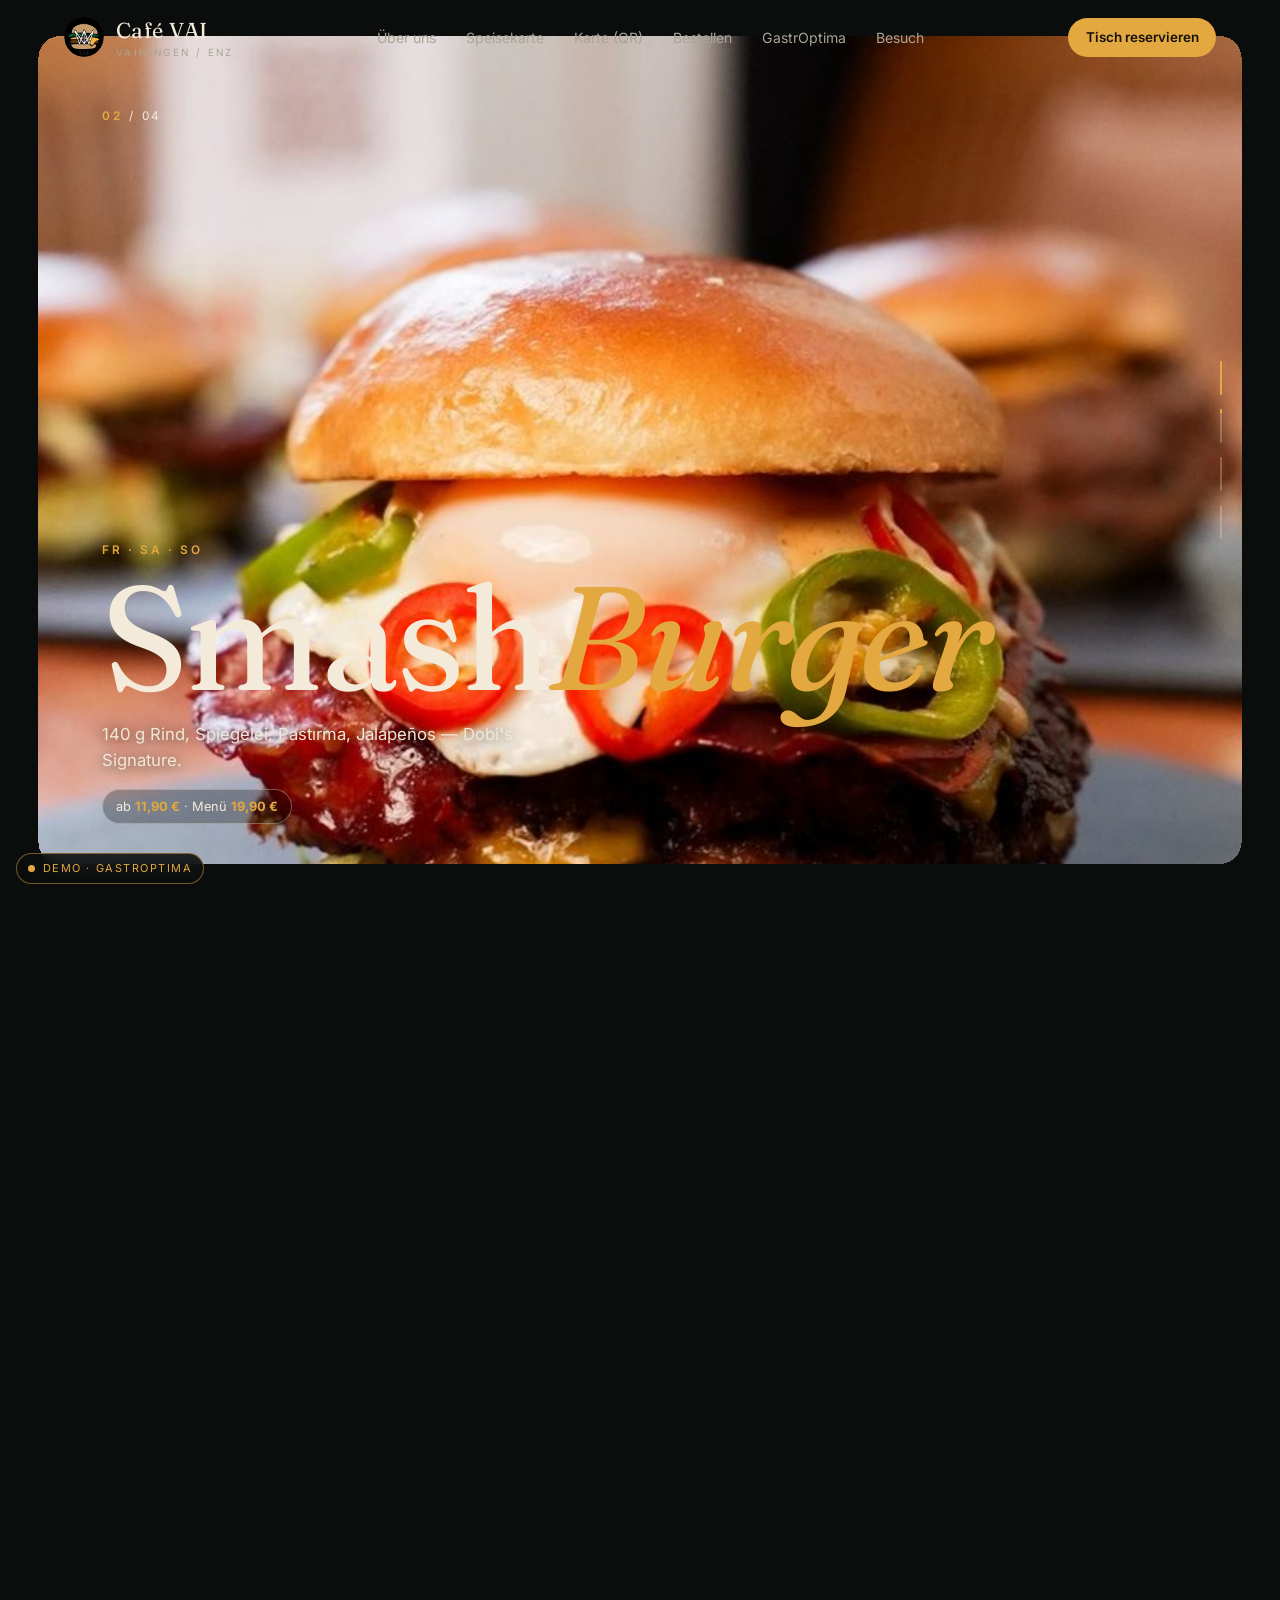
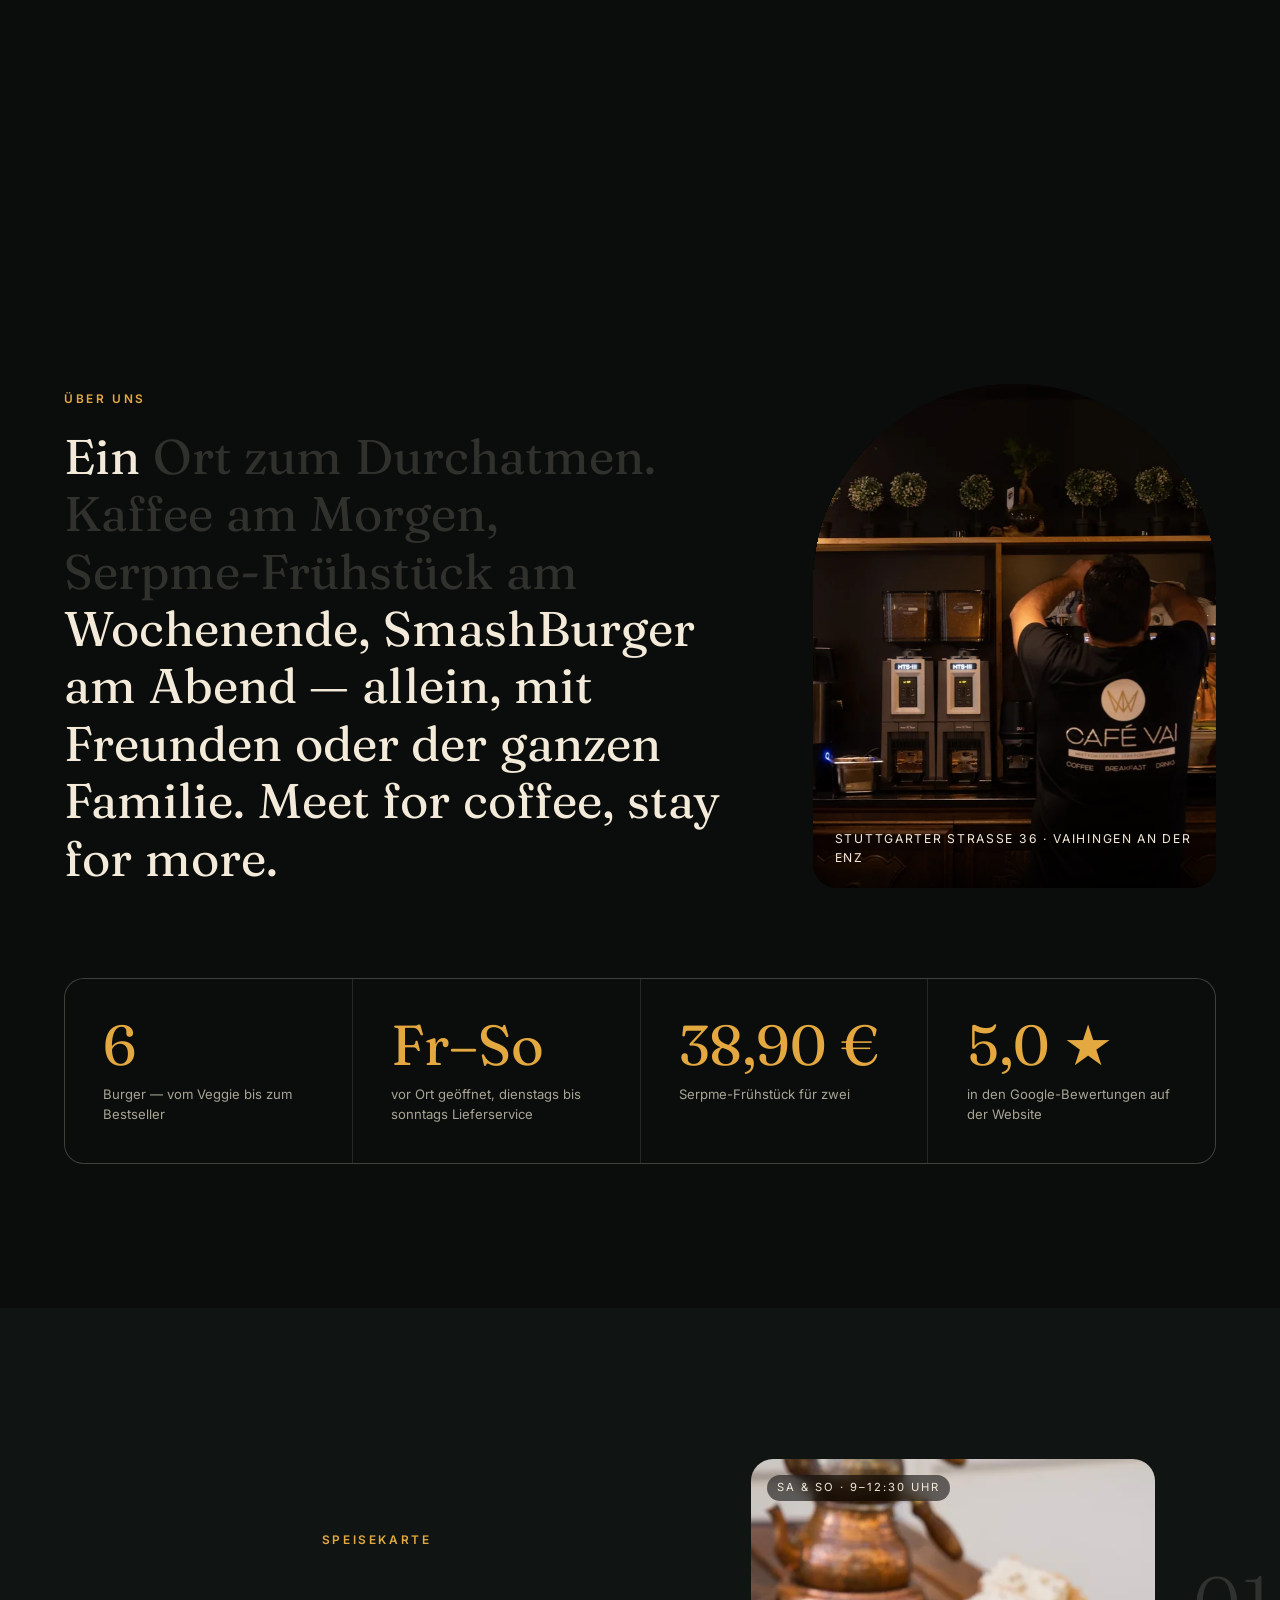
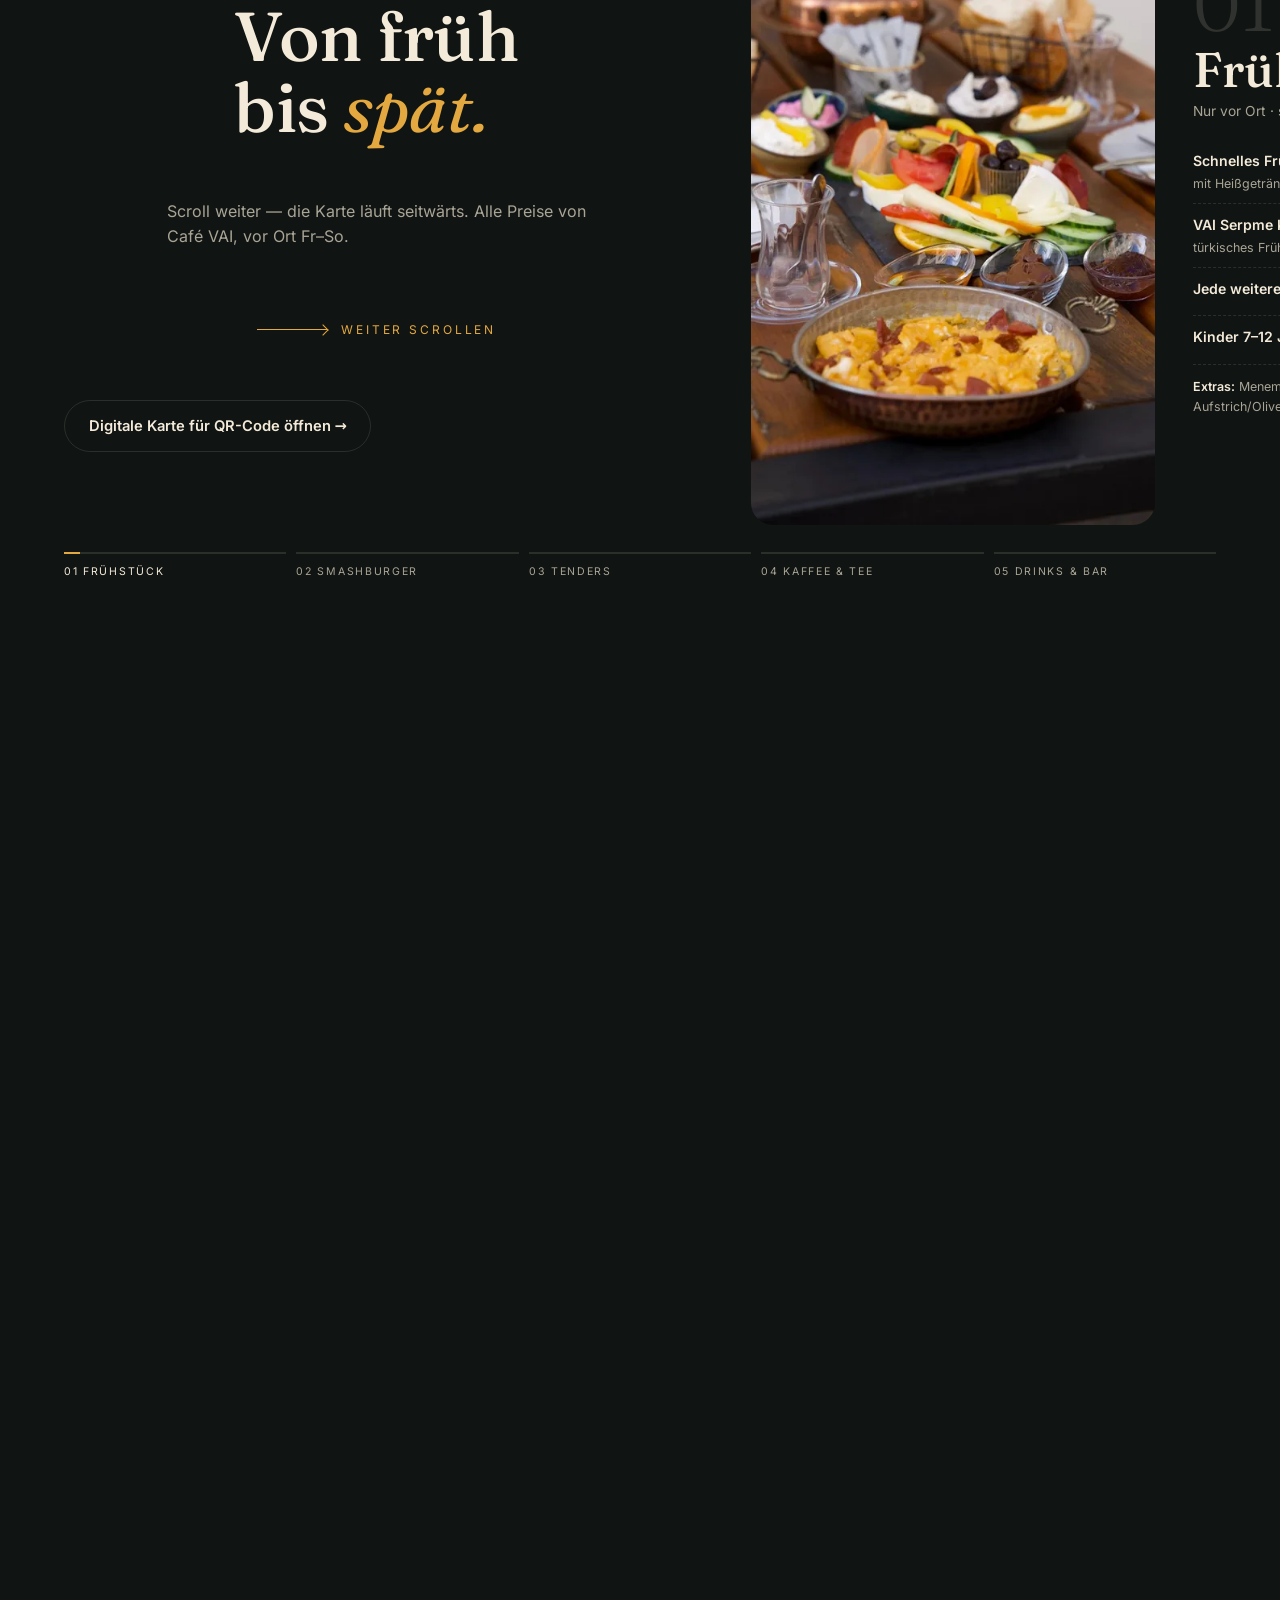
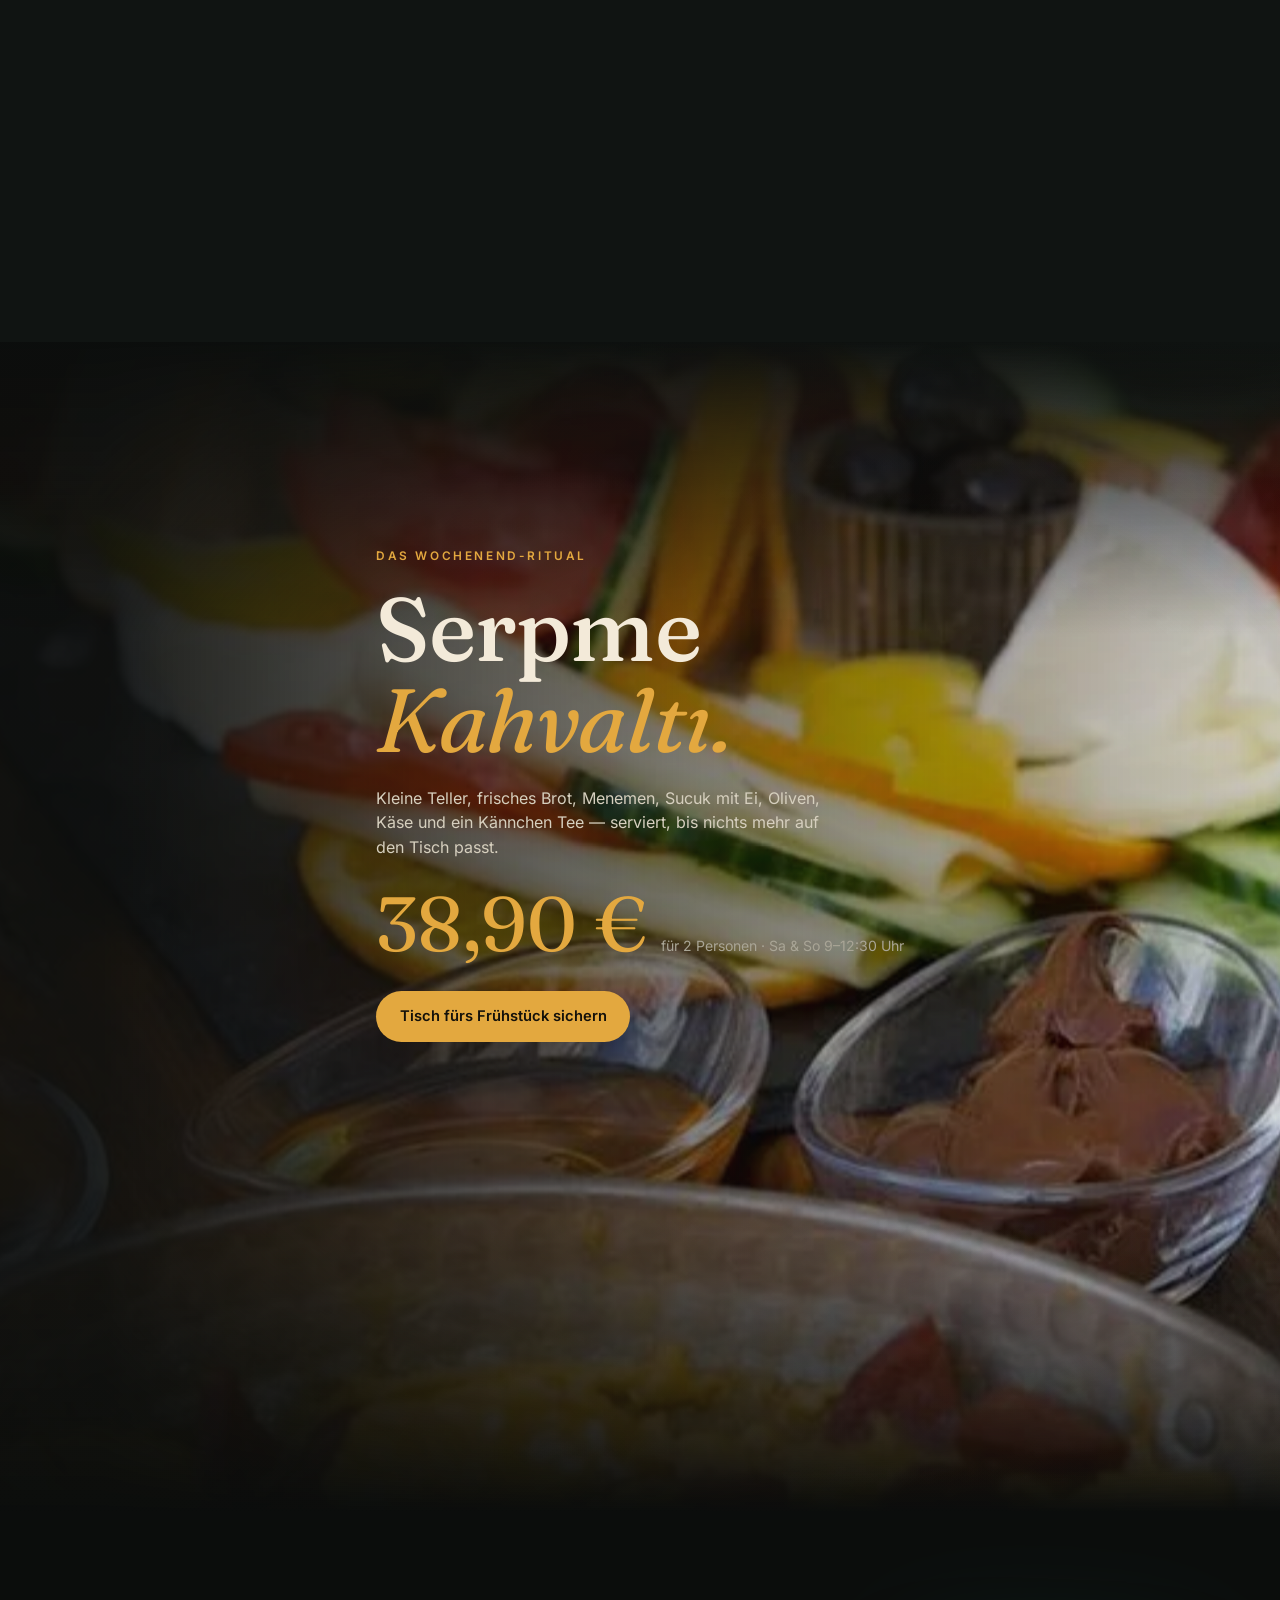
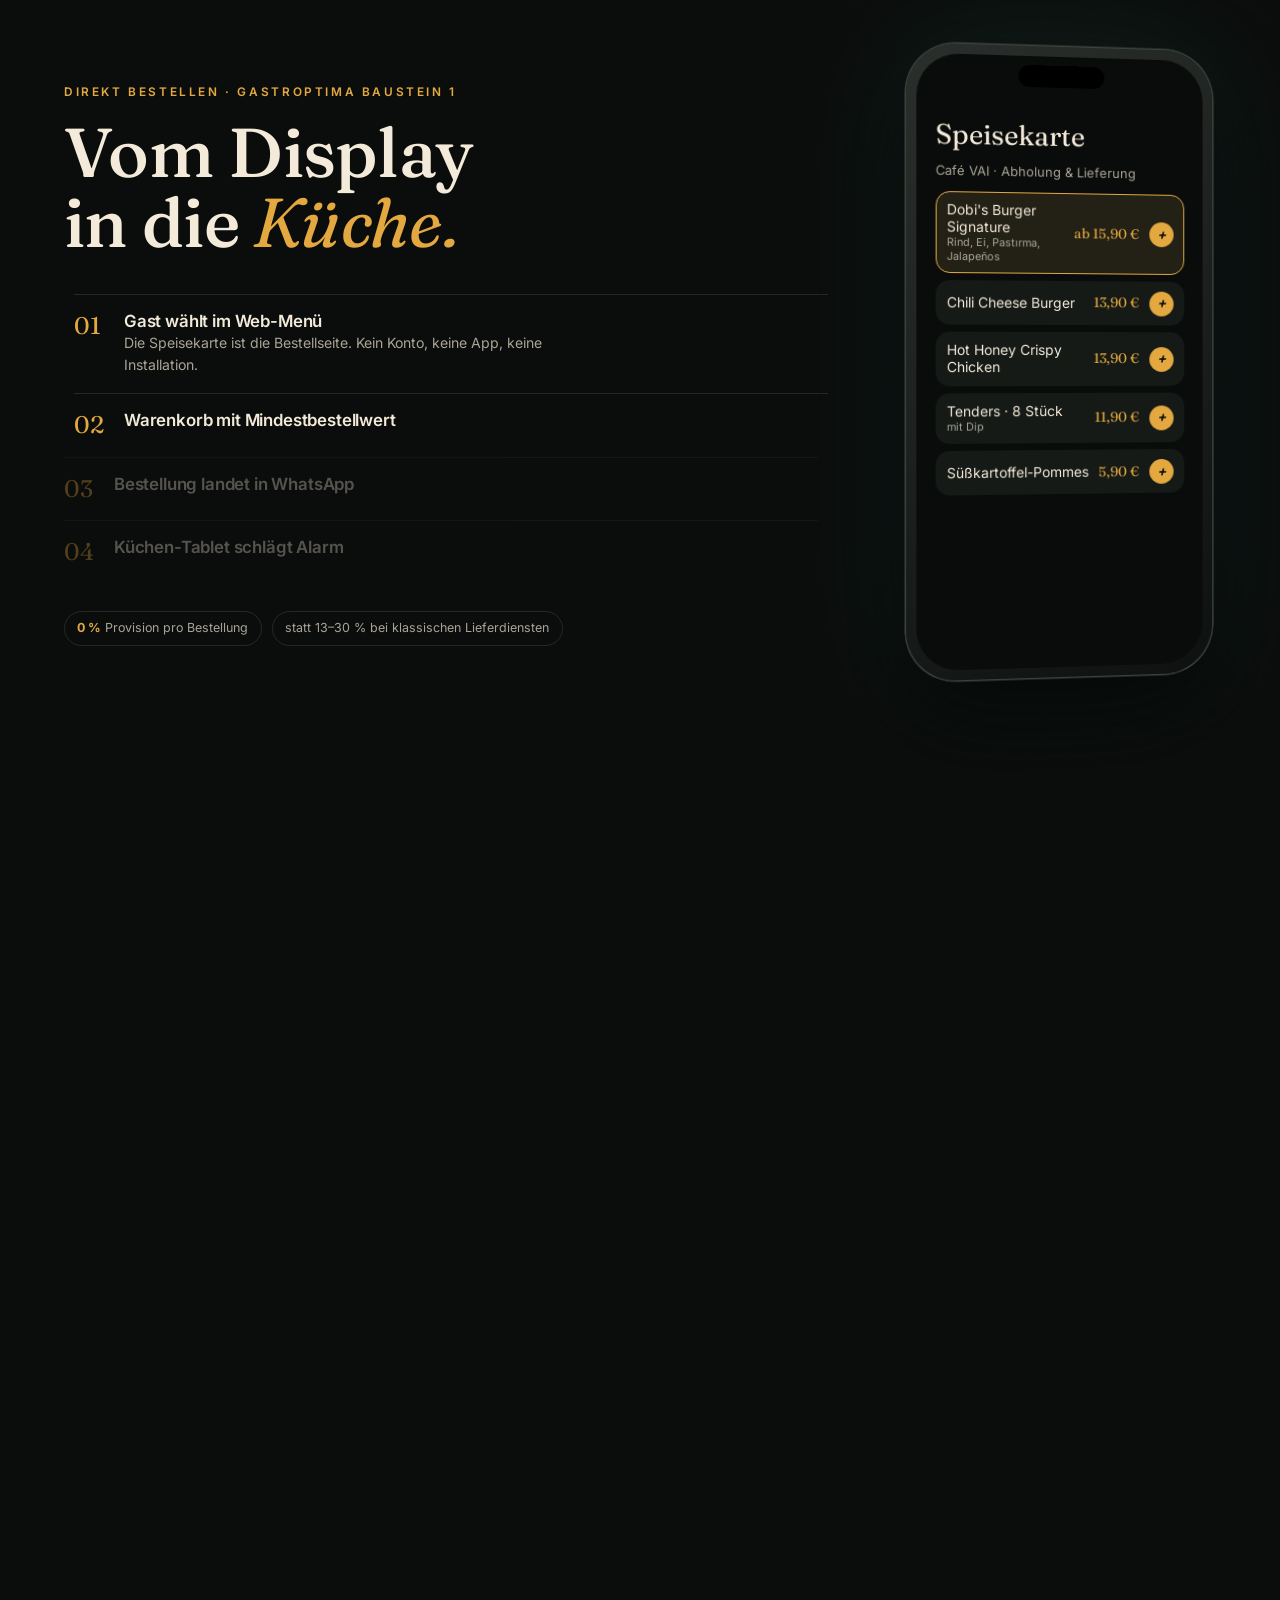
==== commit a837d954: "Digitale Speisekarte (QR) im Stil der Goya's-Lamm-Karte + Tischaufsteller Co-Authored-By: Claude Son" ====
--- a/index.html
+++ b/index.html
@@ -22,6 +22,7 @@
   <ul>
     <li><a href="#ueber">Über uns</a></li>
     <li><a href="#speisekarte">Speisekarte</a></li>
+    <li><a href="karte.html">Karte (QR)</a></li>
     <li><a href="#bestellen">Bestellen</a></li>
     <li><a href="#system">GastrOptima</a></li>
     <li><a href="#besuch">Besuch</a></li>
@@ -87,6 +88,7 @@
         <h2>Von früh<br>bis <em>spät.</em></h2>
         <p>Scroll weiter — die Karte läuft seitwärts. Alle Preise von Café VAI, vor Ort Fr–So.</p>
         <div class="arrow"><i></i> Weiter scrollen</div>
+        <a class="btn btn-ghost" href="karte.html" style="margin-top:22px;align-self:flex-start">Digitale Karte für QR-Code öffnen →</a>
       </article>
       
 <article class="panel" data-label="Frühstück">
@@ -311,7 +313,7 @@
     <div class="fgrid">
       <div><div class="fbrand"><img src="assets/logo-disc.png" alt="" width="56" height="56"><b>Café VAI</b></div><p>Kaffee · Frühstück · SmashBurger · Drinks<br>in Vaihingen an der Enz.</p></div>
       <div><h4>Kontakt</h4><ul><li>Stuttgarter Straße 36</li><li>71665 Vaihingen an der Enz</li><li><a href="tel:+4970421204640">+49 7042 1204640</a></li><li><a href="mailto:vayvay@cafevai.de">vayvay@cafevai.de</a></li></ul></div>
-      <div><h4>Folgen</h4><ul><li><a href="https://instagram.com/cafe_vai" target="_blank" rel="noopener">Instagram @cafe_vai</a></li><li><a href="#besuch">Reservieren</a></li><li><a href="#bestellen">Bestellen</a></li></ul></div>
+      <div><h4>Folgen</h4><ul><li><a href="https://instagram.com/cafe_vai" target="_blank" rel="noopener">Instagram @cafe_vai</a></li><li><a href="#besuch">Reservieren</a></li><li><a href="#bestellen">Bestellen</a></li><li><a href="karte.html">Digitale Karte (QR)</a></li><li><a href="qr.html">Tischaufsteller</a></li></ul></div>
       <div><h4>Rechtliches</h4><ul><li><a href="impressum.html">Impressum</a></li><li><a href="datenschutz.html">Datenschutz</a></li></ul></div>
     </div>
     <div class="legal"><span>Demo-Entwurf · nicht die offizielle Website von Café VAI</span><span>Gebaut von <a href="https://www.hasi-elektronic.de" target="_blank" rel="noopener">Hasi Elektronic</a> mit <a href="https://gastroptima.de" target="_blank" rel="noopener">GastrOptima</a></span></div>
--- a/style.css
+++ b/style.css
@@ -354,3 +354,4 @@
 @media (max-width:760px){.slide:nth-child(2) img{object-position:50% 82%}.slide:nth-child(1) img{object-position:50% 60%}}
 .slide picture{display:block;width:100%;height:100%}
 @media (max-width:760px){.slide{inset:12vh 4vw 40vh}}
+.rosette{pointer-events:none}
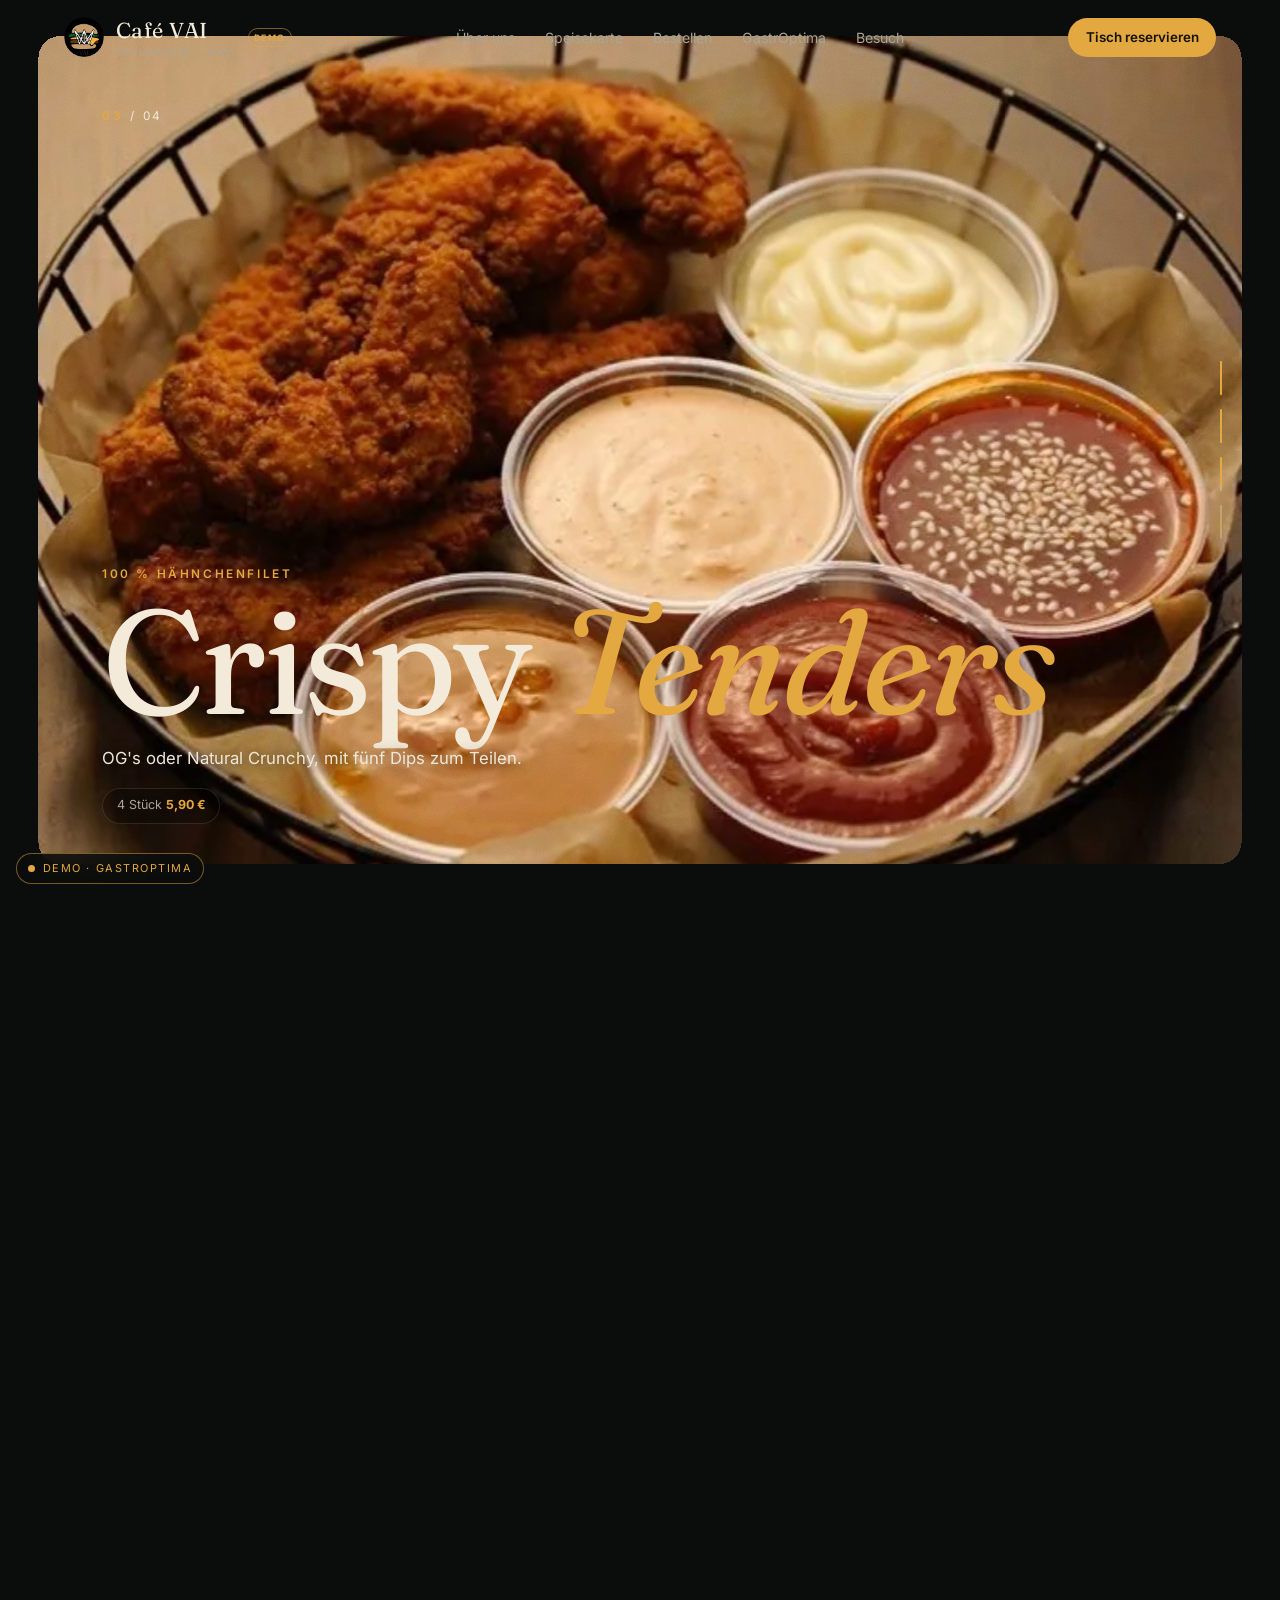
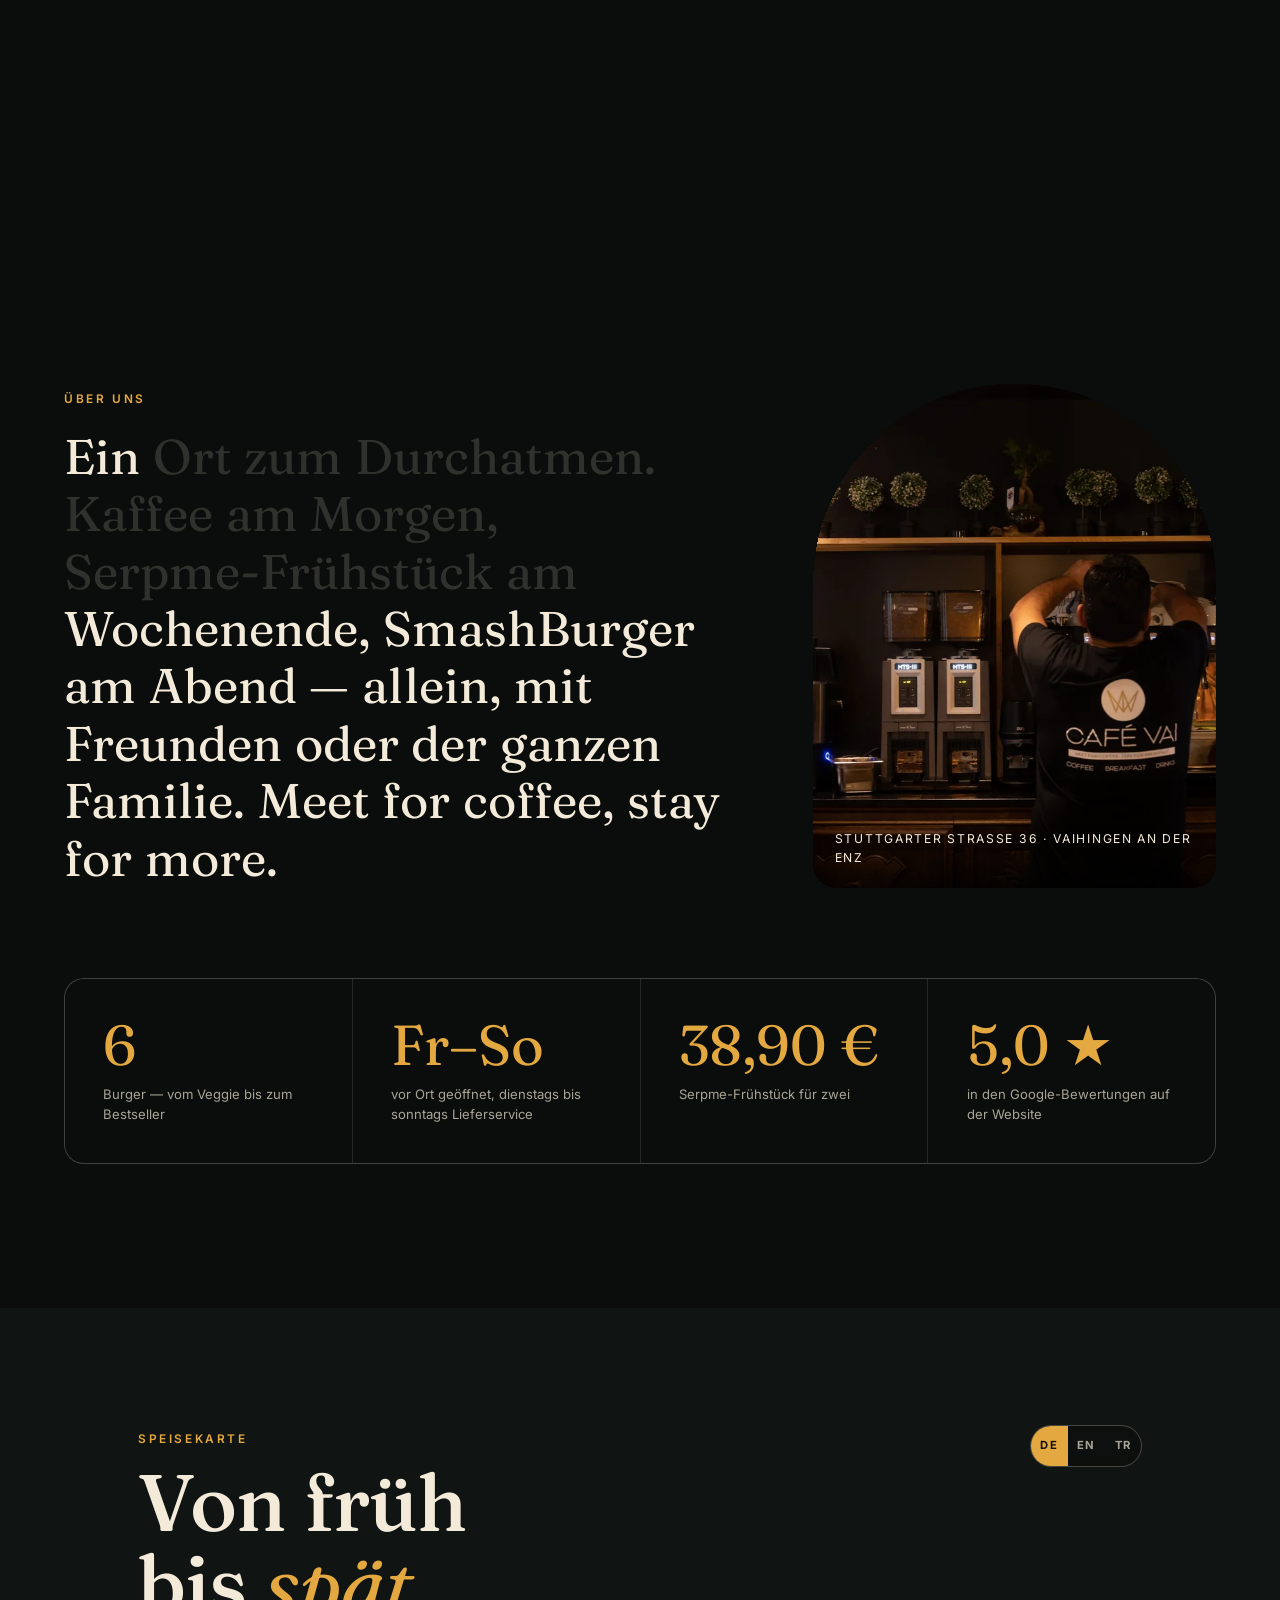
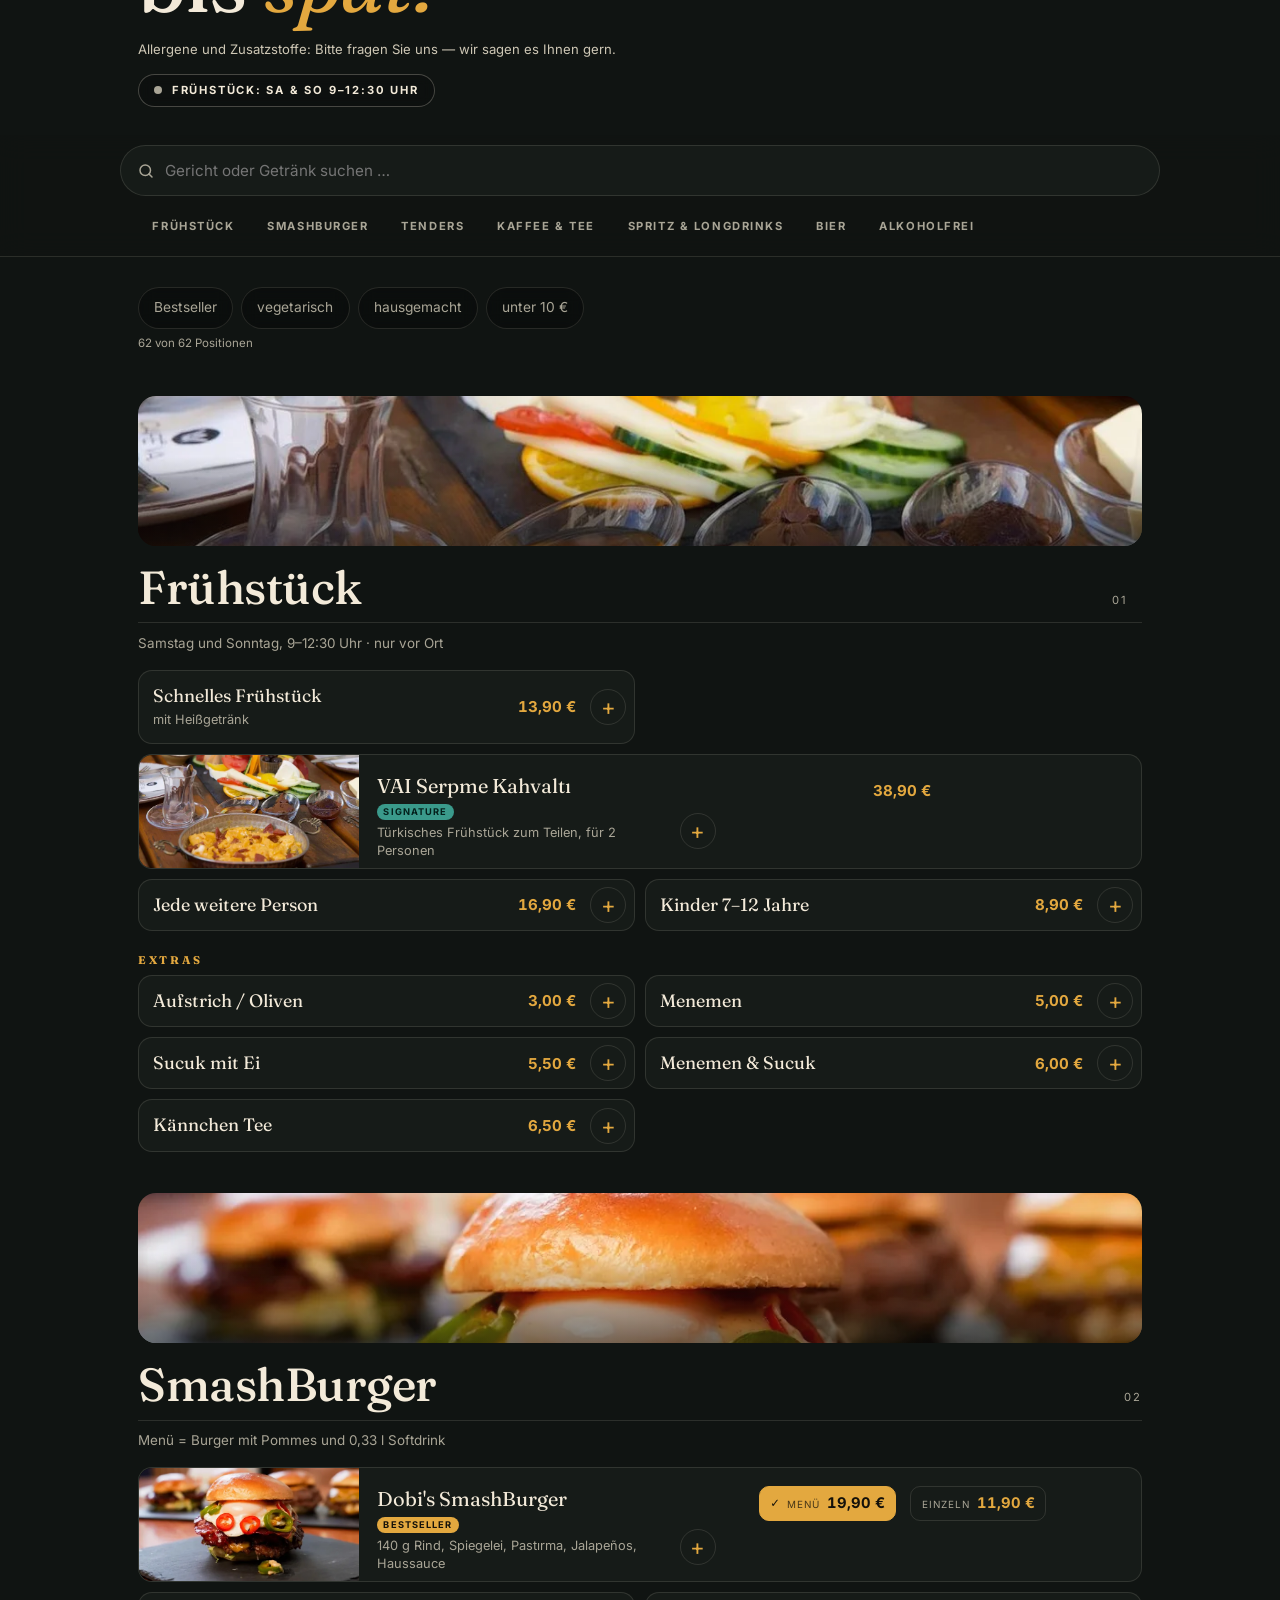
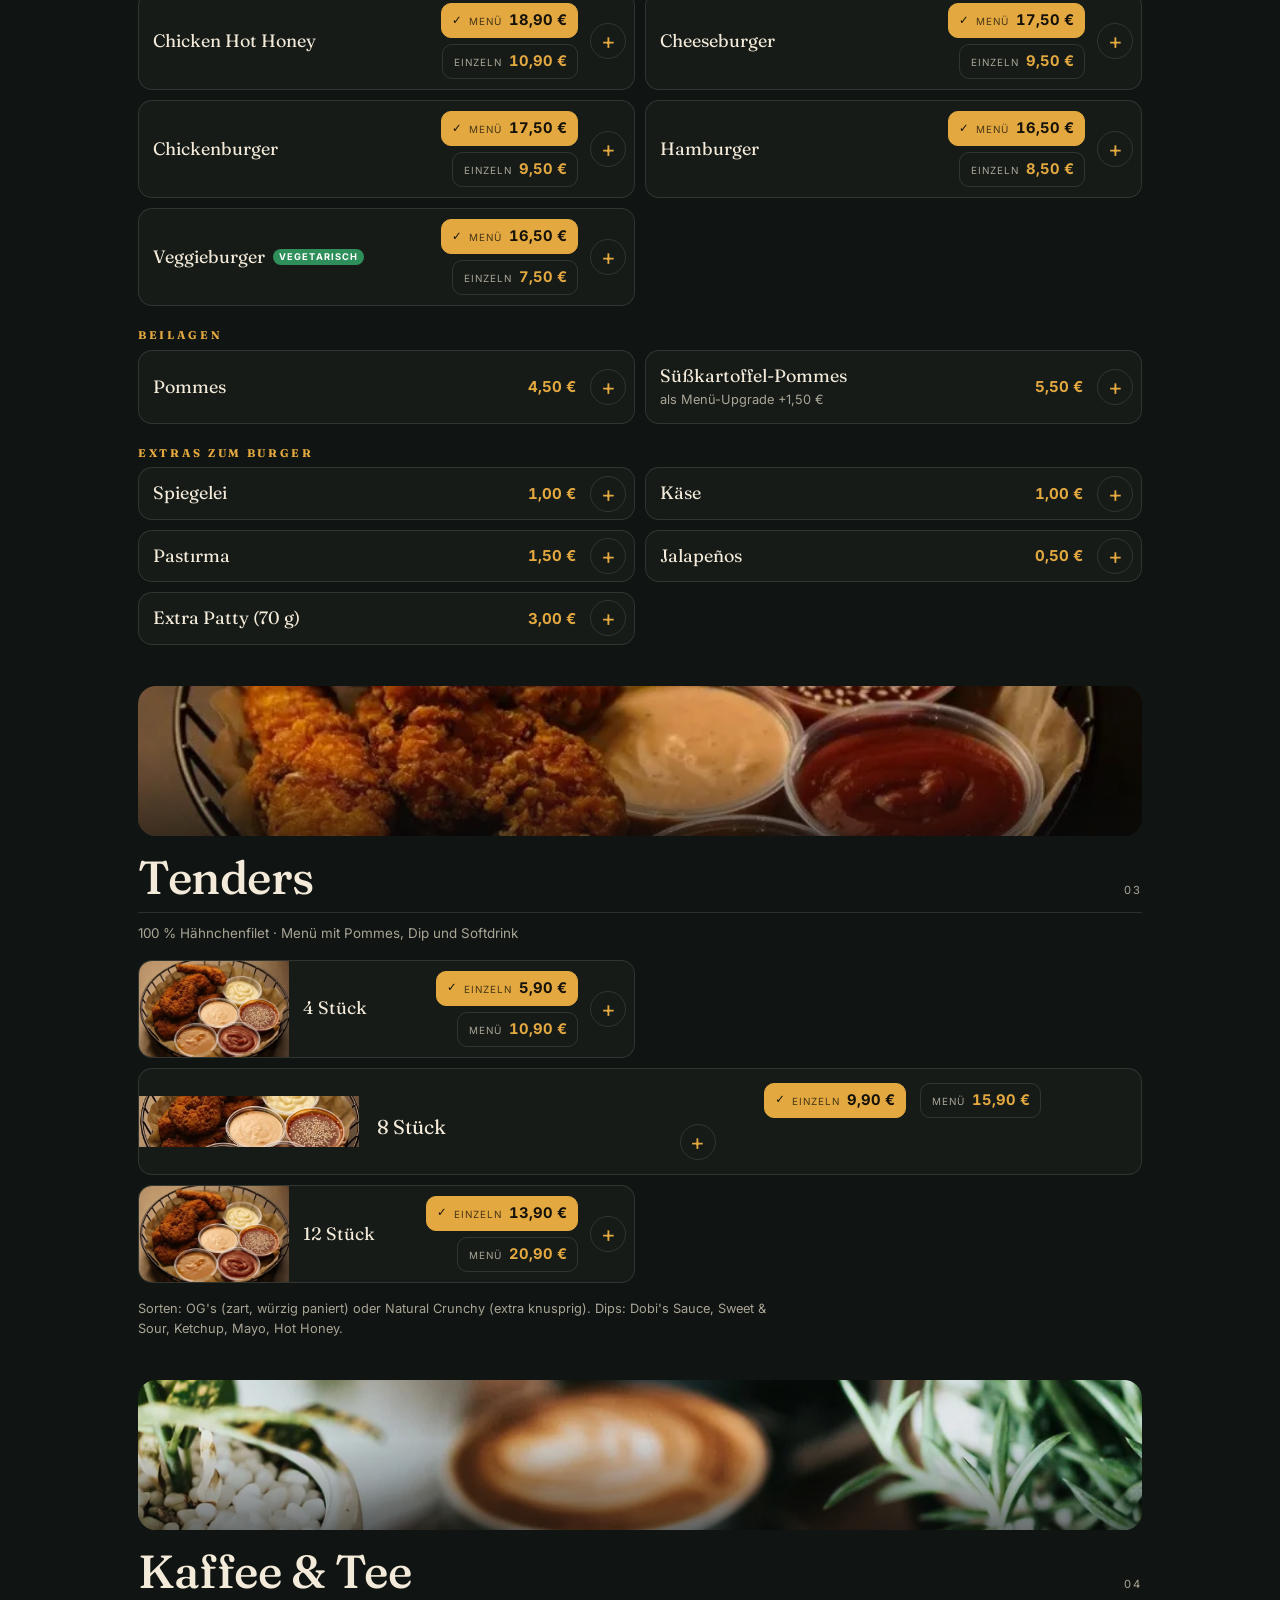
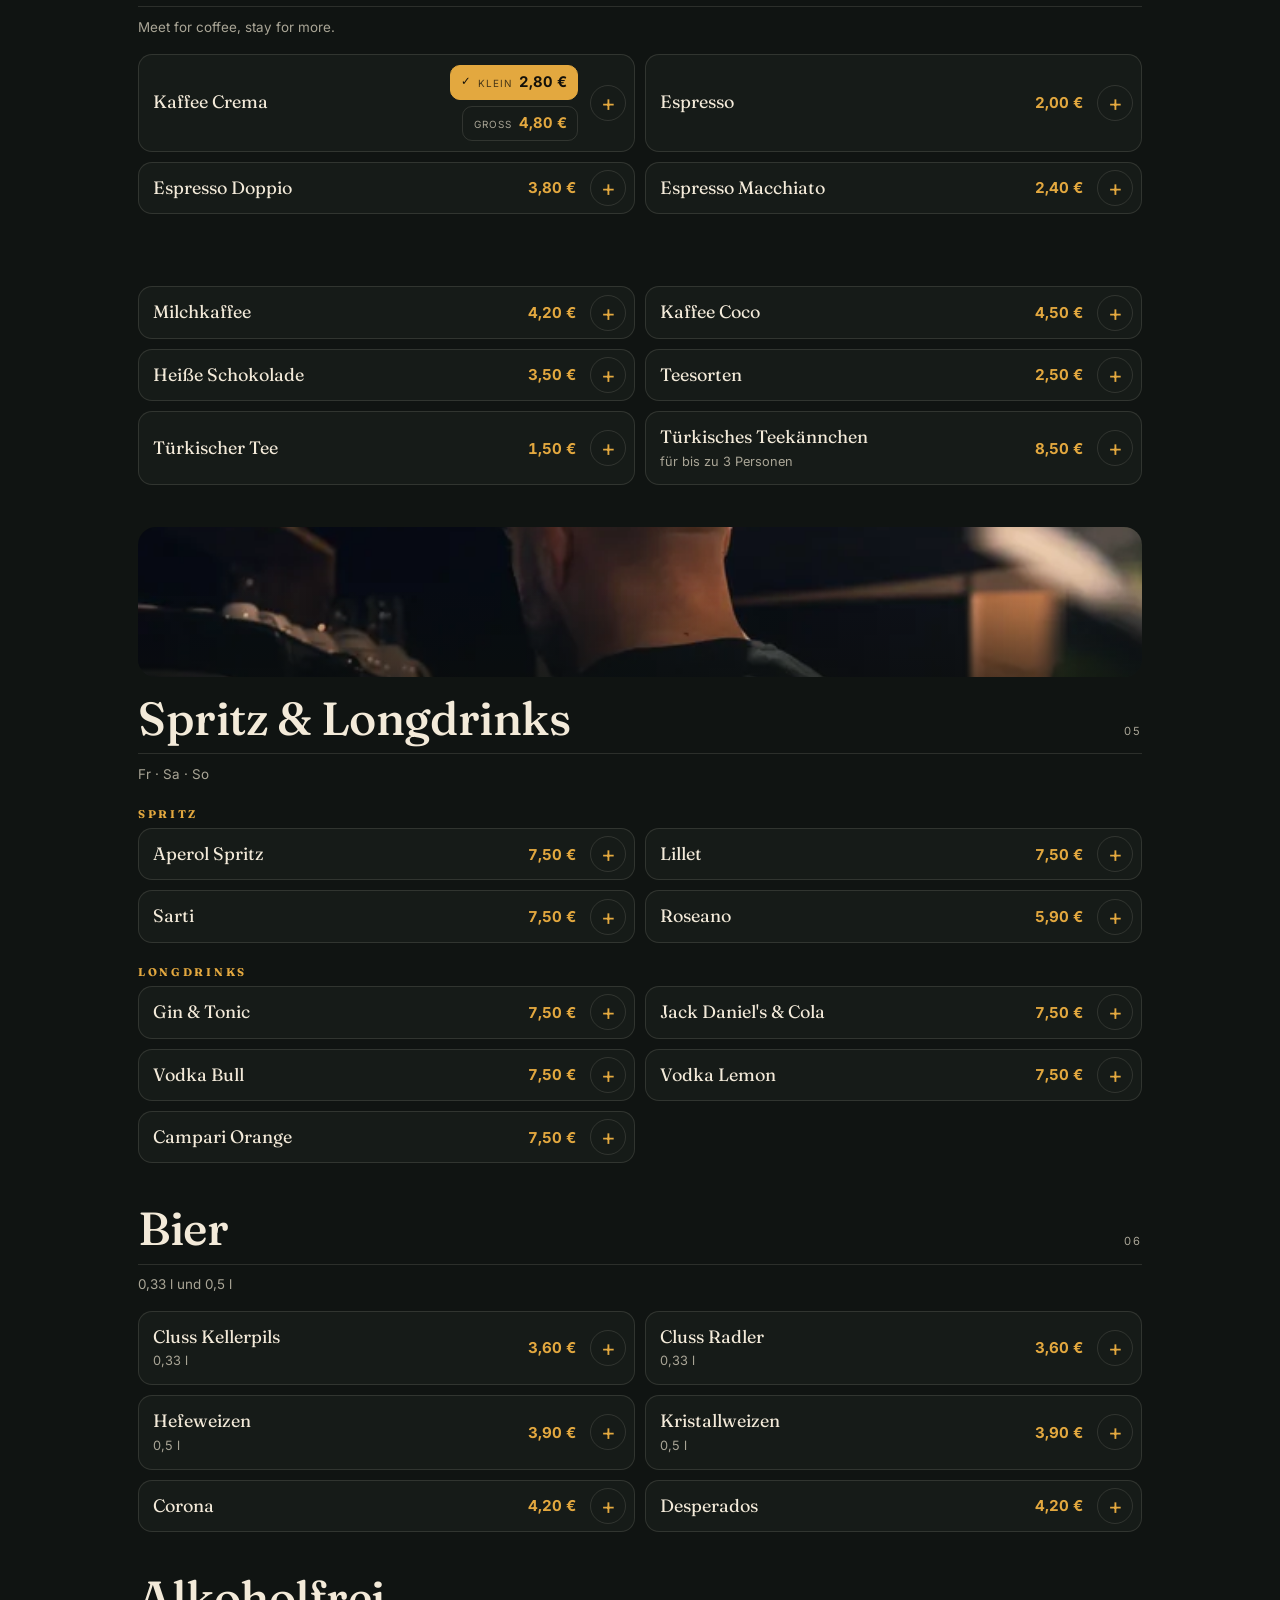
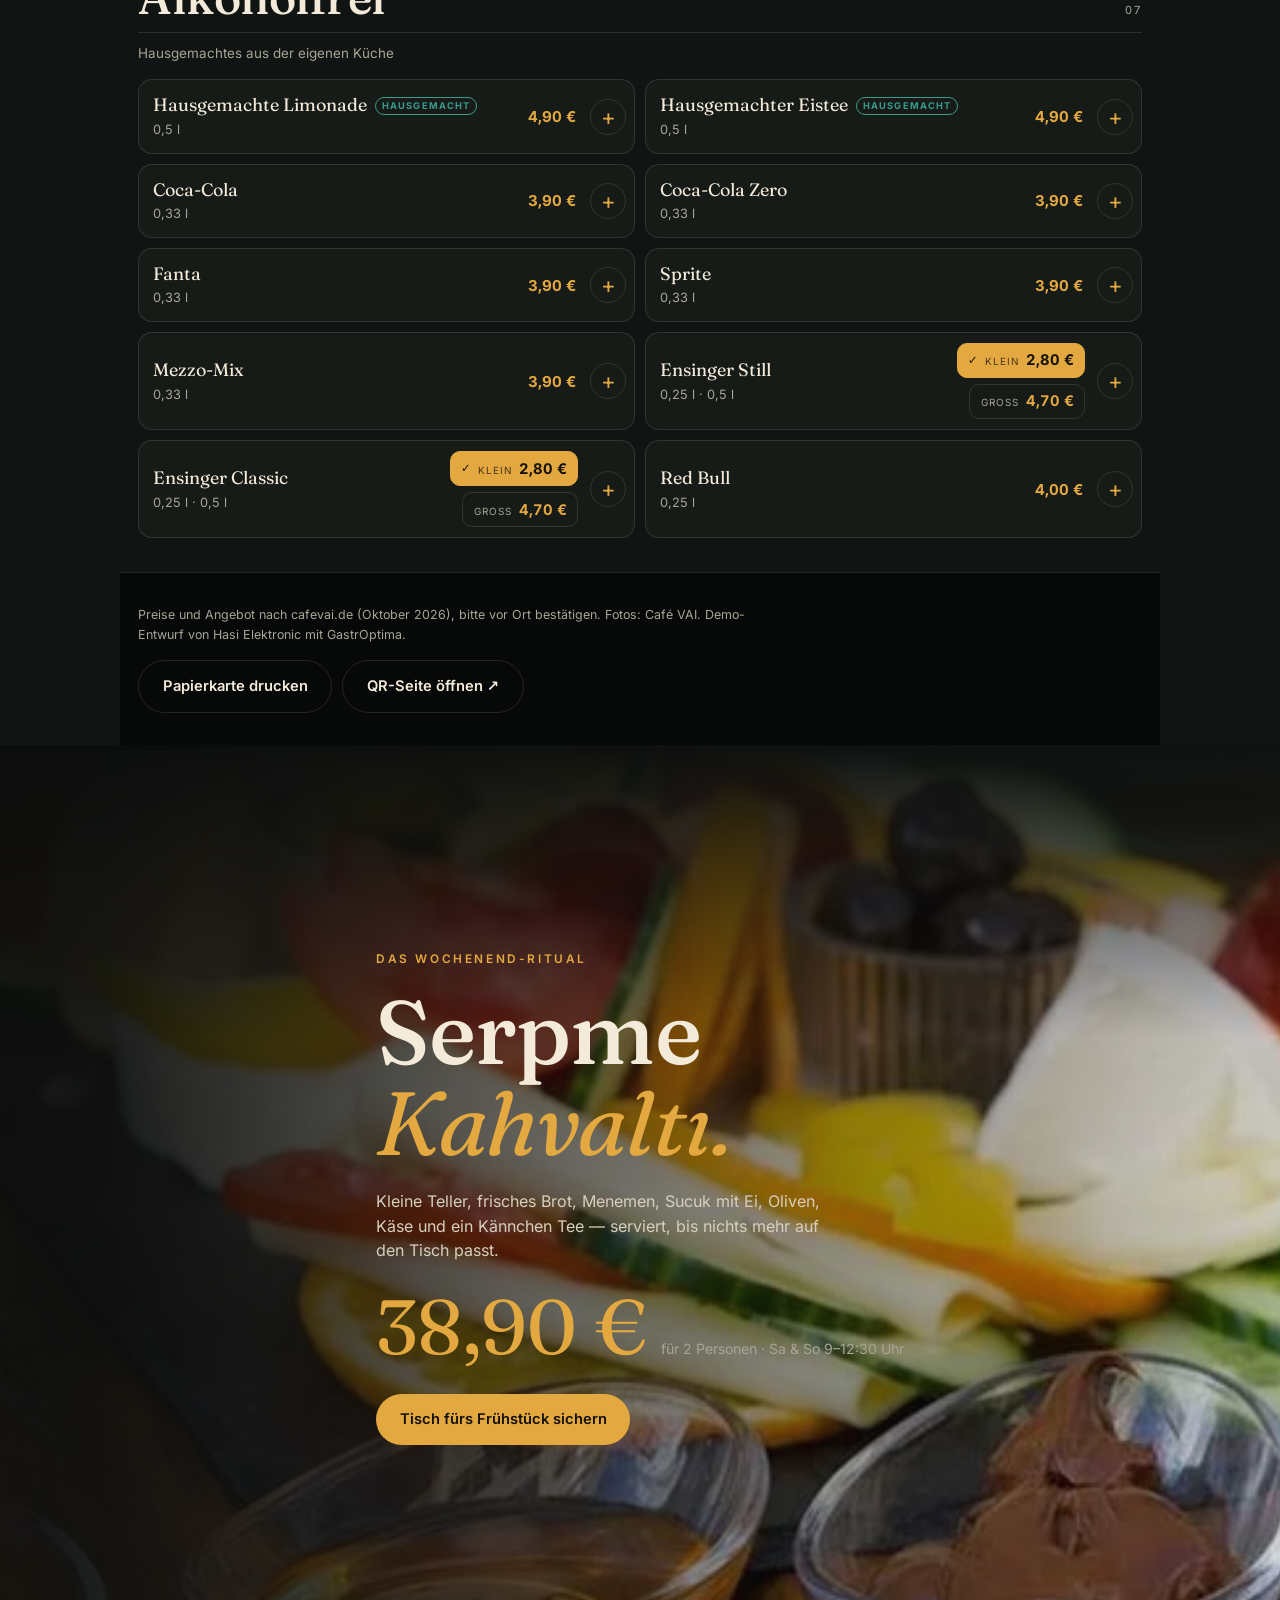
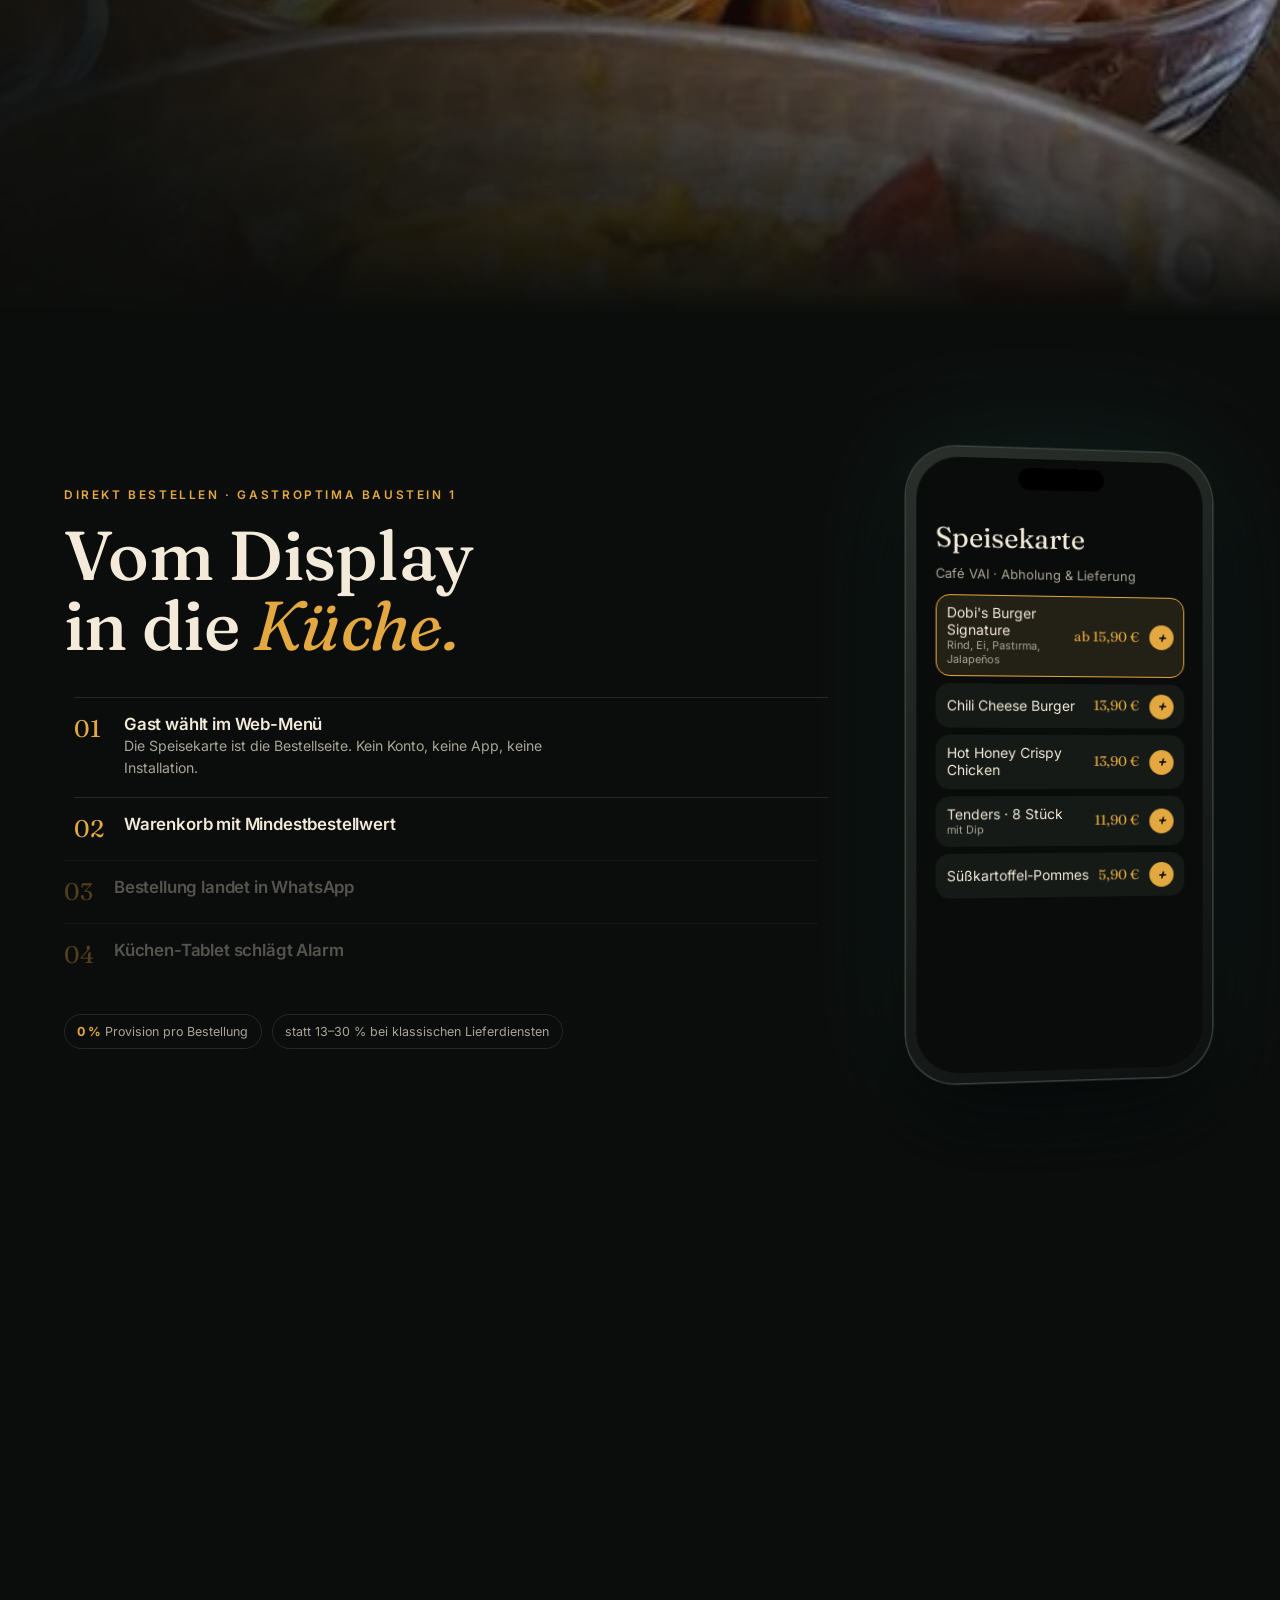
==== commit 756dab1d: "Startseite: digitale Karte direkt eingebettet, Variantenwahl (Menü/Einzeln) auf der Karte Co-Authore" ====
--- a/index.html
+++ b/index.html
@@ -12,17 +12,17 @@
 <link rel="icon" type="image/png" href="assets/favicon.png">
 <link rel="apple-touch-icon" href="assets/icon-180.png">
 <link rel="preload" href="assets/fraunces-latin-wght-normal.woff2" as="font" type="font/woff2" crossorigin>
-<link rel="stylesheet" href="style.css">
+<link rel="stylesheet" href="style.css"><link rel="stylesheet" href="karte.css">
+<script>document.documentElement.classList.add('js')</script>
 </head>
 <body>
 <div id="bar"></div>
 
 <header class="nav" id="nav">
-  <a class="brand" href="#top" aria-label="Café VAI – nach oben"><img src="assets/logo-disc.png" alt="" width="40" height="40"><span>Café VAI<small>VAIHINGEN / ENZ</small></span></a>
+  <a class="brand" href="#top" aria-label="Café VAI – nach oben"><img src="assets/logo-disc.png" alt="" width="40" height="40"><span>Café VAI<small>VAIHINGEN / ENZ</small></span><em class="demotag">Demo</em></a>
   <ul>
     <li><a href="#ueber">Über uns</a></li>
     <li><a href="#speisekarte">Speisekarte</a></li>
-    <li><a href="karte.html">Karte (QR)</a></li>
     <li><a href="#bestellen">Bestellen</a></li>
     <li><a href="#system">GastrOptima</a></li>
     <li><a href="#besuch">Besuch</a></li>
@@ -79,101 +79,118 @@
   </div>
 </section>
 
-<!-- ============ SPEISEKARTE (horizontal) ============ -->
-<section class="menu-sec" id="speisekarte" data-scene>
-  <div class="hmenu-stage">
-    <div class="hmenu-track" id="track">
-      <article class="panel lead">
-        <span class="eyebrow">Speisekarte</span>
-        <h2>Von früh<br>bis <em>spät.</em></h2>
-        <p>Scroll weiter — die Karte läuft seitwärts. Alle Preise von Café VAI, vor Ort Fr–So.</p>
-        <div class="arrow"><i></i> Weiter scrollen</div>
-        <a class="btn btn-ghost" href="karte.html" style="margin-top:22px;align-self:flex-start">Digitale Karte für QR-Code öffnen →</a>
-      </article>
-      
-<article class="panel" data-label="Frühstück">
-  <div class="pimg"><img src="assets/fruehstueck.webp" alt="VAI Serpme Kahvaltı – türkisches Frühstück für zwei" loading="lazy" width="620" height="827"><span class="tag">Sa &amp; So · 9–12:30 Uhr</span></div>
-  <div class="ptxt">
-    <div class="pnum">01</div>
-    <h3>Frühstück</h3>
-    <p class="sub">Nur vor Ort · samstags und sonntags</p>
-    <ul class="items">
-<li><strong>Schnelles Frühstück</strong><span>mit Heißgetränk</span><em>13,90 €</em></li>
-<li><strong>VAI Serpme Kahvaltı<small>Signature</small></strong><span>türkisches Frühstück · für 2 Personen</span><em>38,90 €</em></li>
-<li><strong>Jede weitere Person</strong><em>16,90 €</em></li>
-<li><strong>Kinder 7–12 Jahre</strong><em>8,90 €</em></li>
-</ul>
-    <p class="extras"><b>Extras:</b> Menemen 5,00 · Sucuk mit Ei 5,50 · Menemen &amp; Sucuk 6,00 · Aufstrich/Oliven 3,00 · Kännchen Tee 6,50</p>
-  </div>
-</article>
-<article class="panel" data-label="SmashBurger">
-  <div class="pimg"><img src="assets/burger.webp" alt="Dobi's SmashBurger mit Spiegelei und Jalapeños" loading="lazy" width="620" height="827"><span class="tag">Menü = Pommes + 0,33 l</span></div>
-  <div class="ptxt">
-    <div class="pnum">02</div>
-    <h3>SmashBurger</h3>
-    <p class="sub">Menü mit Pommes &amp; Softdrink · einzeln</p>
-    <ul class="items">
-<li><strong>Dobi's SmashBurger<small>Bestseller</small></strong><span>140 g Rind, Spiegelei, Pastırma, Jalapeños, Haussauce</span><em>19,90 € · 11,90 €</em></li>
-<li><strong>Chicken Hot Honey</strong><em>18,90 € · 10,90 €</em></li>
-<li><strong>Cheeseburger</strong><em>17,50 € · 9,50 €</em></li>
-<li><strong>Chickenburger</strong><em>17,50 € · 9,50 €</em></li>
-<li><strong>Hamburger</strong><em>16,50 € · 8,50 €</em></li>
-<li><strong>Veggieburger</strong><em>16,50 € · 7,50 €</em></li>
-</ul>
-    <p class="extras"><b>Dazu:</b> Pommes 4,50 · Süßkartoffel-Pommes 5,50 · Spiegelei 1,00 · Käse 1,00 · Pastırma 1,50 · Jalapeños 0,50 · Extra Patty 3,00</p>
-  </div>
-</article>
-<article class="panel" data-label="Tenders">
-  <div class="pimg"><div class="duo"><img src="assets/tenders-og.webp" alt="OG's Chicken Tenders mit fünf Dips" loading="lazy" width="721" height="540"><img src="assets/tenders-crunchy.webp" alt="Natural Crunchy Tenders" loading="lazy" width="721" height="540"></div><span class="tag">100 % Hähnchenfilet</span></div>
-  <div class="ptxt">
-    <div class="pnum">03</div>
-    <h3>Tenders</h3>
-    <p class="sub">OG's (zart, würzige Panade) oder Natural Crunchy (extra knusprig)</p>
-    <ul class="items">
-<li><strong>4 Stück</strong><span>Menü mit Pommes, Dip &amp; Softdrink 10,90 €</span><em>5,90 €</em></li>
-<li><strong>8 Stück</strong><span>Menü 15,90 €</span><em>9,90 €</em></li>
-<li><strong>12 Stück</strong><span>Menü 20,90 €</span><em>13,90 €</em></li>
-</ul>
-    <p class="extras"><b>Dips:</b> Dobi's Sauce · Sweet &amp; Sour · Ketchup · Mayo · Hot Honey</p>
-  </div>
-</article>
-<article class="panel" data-label="Kaffee &amp; Tee">
-  <div class="pimg"><img src="assets/banner-drinks-stock.webp" alt="Cappuccino mit Latte Art" loading="lazy" width="1100" height="423" style="object-position:34% 50%"><span class="tag">Meet for coffee</span></div>
-  <div class="ptxt">
-    <div class="pnum">04</div>
-    <h3>Kaffee &amp; Tee</h3>
-    <p class="sub">Die Pause, für die man hergekommen ist</p>
-    <ul class="items">
-<li><strong>Kaffee Crema</strong><span>klein · groß</span><em>2,80 € · 4,80 €</em></li>
-<li><strong>Espresso</strong><span>Doppio 3,80 € · Macchiato 2,40 €</span><em>2,00 €</em></li>
-<li><strong>Cappuccino</strong><em>3,80 €</em></li>
-<li><strong>Latte Macchiato</strong><em>4,20 €</em></li>
-<li><strong>Milchkaffee</strong><em>4,20 €</em></li>
-<li><strong>Türkischer Tee</strong><span>Kännchen (bis 3 Personen) 8,50 €</span><em>1,50 €</em></li>
-</ul>
-    <p class="extras"><b>Außerdem:</b> Kaffee Coco 4,50 · Heiße Schokolade 3,50 · Teesorten 2,50</p>
-  </div>
-</article>
-<article class="panel" data-label="Drinks &amp; Bar">
-  <div class="pimg"><img src="assets/kaffee.webp" alt="Barista an der Kaffeemaschine im Café VAI" loading="lazy" width="620" height="827"><span class="tag">Fr · Sa · So</span></div>
-  <div class="ptxt">
-    <div class="pnum">05</div>
-    <h3>Drinks &amp; Bar</h3>
-    <p class="sub">Spritz, Longdrinks, Bier und Hausgemachtes</p>
-    <ul class="items">
-<li><strong>Aperol · Lillet · Sarti</strong><span>Spritz</span><em>7,50 €</em></li>
-<li><strong>Longdrinks</strong><span>Gin &amp; Tonic, Jack &amp; Cola, Vodka Bull/Lemon, Campari Orange</span><em>7,50 €</em></li>
-<li><strong>Hausgemachte Limo / Eistee</strong><span>0,5 l</span><em>4,90 €</em></li>
-<li><strong>Weizen</strong><span>0,5 l</span><em>3,90 €</em></li>
-<li><strong>Cluss Kellerpils / Radler</strong><span>0,33 l</span><em>3,60 €</em></li>
-</ul>
-    <p class="extras"><b>Dazu:</b> Roseano 5,90 · Corona/Desperados 4,20 · Softdrinks 0,33 l 3,90 · Red Bull 4,00</p>
-  </div>
-</article>
-      <div style="flex:0 0 8vw"></div>
-    </div>
-    <div class="hprog" id="hprog"></div>
-  </div>
+<!-- ============ SPEISEKARTE (digitale Karte, wie /karte) ============ -->
+<section class="kmenu" id="speisekarte">
+  <div class="kh">
+    <div>
+      <span class="eyebrow">Speisekarte</span>
+      <h2>Von früh<br>bis <em>spät.</em></h2>
+      <p class="i allergen" data-en="Allergens and additives: please ask us — we are happy to tell you." data-tr="Alerjenler ve katkı maddeleri: lütfen bize sorun, memnuniyetle söyleriz.">Allergene und Zusatzstoffe: Bitte fragen Sie uns — wir sagen es Ihnen gern.</p>
+      <p class="bf" id="bfchip"><i></i><span id="bftxt"></span></p>
+    </div>
+    <div class="lang" role="group" aria-label="Sprache"><button data-l="de" class="on">DE</button><button data-l="en">EN</button><button data-l="tr">TR</button></div>
+  </div>
+  <div class="filter" id="filter">
+    <label class="srch"><svg viewBox="0 0 24 24" width="18" height="18" aria-hidden="true"><circle cx="11" cy="11" r="7" fill="none" stroke="currentColor" stroke-width="2"/><path d="M20 20l-4-4" stroke="currentColor" stroke-width="2" stroke-linecap="round"/></svg>
+    <input id="q" type="search" autocomplete="off" placeholder="Gericht oder Getränk suchen …" data-ph-en="Search dishes or drinks …" data-ph-tr="Yemek veya içecek ara …"></label>
+    <nav class="tabs" id="tabs" aria-label="Kategorien"><a href="#fruehstueck" data-c="fruehstueck"><span class="i" data-en="Breakfast" data-tr="Kahvaltı">Frühstück</span></a><a href="#burger" data-c="burger"><span class="i" data-en="SmashBurger" data-tr="SmashBurger">SmashBurger</span></a><a href="#tenders" data-c="tenders"><span class="i" data-en="Tenders" data-tr="Tenders">Tenders</span></a><a href="#kaffee" data-c="kaffee"><span class="i" data-en="Coffee &amp; Tea" data-tr="Kahve &amp; Çay">Kaffee &amp; Tee</span></a><a href="#spritz" data-c="spritz"><span class="i" data-en="Spritz &amp; Longdrinks" data-tr="Spritz &amp; Longdrink">Spritz &amp; Longdrinks</span></a><a href="#bier" data-c="bier"><span class="i" data-en="Beer" data-tr="Bira">Bier</span></a><a href="#alkoholfrei" data-c="alkoholfrei"><span class="i" data-en="Soft drinks" data-tr="Alkolsüz">Alkoholfrei</span></a></nav>
+  </div>
+  <div class="fchips"><div class="chips" id="chips"><button class="chip" type="button" data-f="best"><span class="i " data-en="Bestseller" data-tr="Çok satan">Bestseller</span></button><button class="chip" type="button" data-f="veg"><span class="i " data-en="vegetarian" data-tr="vejetaryen">vegetarisch</span></button><button class="chip" type="button" data-f="home"><span class="i " data-en="homemade" data-tr="ev yapımı">hausgemacht</span></button><button class="chip" type="button" data-f="u10"><span class="i " data-en="under €10" data-tr="10 € altı">unter 10 €</span></button></div><p class="kcount" id="kcnt" aria-live="polite"></p></div>
+  <div class="cats">
+<div class="cat" id="fruehstueck" data-c="fruehstueck"><div class="catimg"><img src="assets/banner-fruehstueck-echt.webp" alt="" loading="lazy" style="object-position:50% 55%"></div><header class="ch"><span class="no">01</span><h2><span class="i" data-en="Breakfast" data-tr="Kahvaltı">Frühstück</span></h2><span class="live" id="bfstatus"></span></header><p class="cnote"><span class="i" data-en="Saturday and Sunday, 9–12:30 · dine-in only" data-tr="Cumartesi ve Pazar, 9–12:30 · yalnızca mekânda">Samstag und Sonntag, 9–12:30 Uhr · nur vor Ort</span></p><div class="grp"><ul class="list">
+<li class="it" data-id="schnelles-fruehstueck" data-p="1390" data-b=""><button class="open" type="button" data-open="schnelles-fruehstueck" aria-label="Schnelles Frühstück"><span class="tx"><span class="l1"><span class="i nm" data-en="Quick breakfast" data-tr="Hızlı kahvaltı">Schnelles Frühstück</span></span><span class="i ds" data-en="with a hot drink" data-tr="sıcak içecek ile">mit Heißgetränk</span></span></button><span class="pv"><span class="pp"><b>13,90 €</b></span></span><button class="add" type="button" data-add="schnelles-fruehstueck" aria-label="+"><span>+</span></button></li>
+<li class="it big" data-id="serpme" data-p="3890" data-b="sig"><button class="open" type="button" data-open="serpme" aria-label="VAI Serpme Kahvaltı"><span class="th"><img src="assets/fruehstueck.webp" alt="" loading="lazy" style="object-position:50% 72%"></span><span class="tx"><span class="l1"><span class="i nm" data-en="VAI Serpme Kahvaltı" data-tr="VAI Serpme Kahvaltı">VAI Serpme Kahvaltı</span><em class="bd b-sig"><span class="i " data-en="Signature" data-tr="İmza lezzet">Signature</span></em></span><span class="i ds" data-en="Turkish breakfast to share, for 2 people" data-tr="2 kişilik, paylaşmalık Türk kahvaltısı">Türkisches Frühstück zum Teilen, für 2 Personen</span></span></button><span class="pv"><span class="pp"><b>38,90 €</b></span></span><button class="add" type="button" data-add="serpme" aria-label="+"><span>+</span></button></li>
+<li class="it" data-id="weitere-person" data-p="1690" data-b=""><button class="open" type="button" data-open="weitere-person" aria-label="Jede weitere Person"><span class="tx"><span class="l1"><span class="i nm" data-en="Each additional person" data-tr="Her ilave kişi">Jede weitere Person</span></span></span></button><span class="pv"><span class="pp"><b>16,90 €</b></span></span><button class="add" type="button" data-add="weitere-person" aria-label="+"><span>+</span></button></li>
+<li class="it" data-id="kinder" data-p="890" data-b=""><button class="open" type="button" data-open="kinder" aria-label="Kinder 7–12 Jahre"><span class="tx"><span class="l1"><span class="i nm" data-en="Children 7–12" data-tr="Çocuk 7–12 yaş">Kinder 7–12 Jahre</span></span></span></button><span class="pv"><span class="pp"><b>8,90 €</b></span></span><button class="add" type="button" data-add="kinder" aria-label="+"><span>+</span></button></li>
+</ul></div>
+<div class="grp"><h3 class="gt"><span class="i" data-en="Extras" data-tr="Ekstralar">Extras</span></h3><ul class="list">
+<li class="it" data-id="aufstrich" data-p="300" data-b=""><button class="open" type="button" data-open="aufstrich" aria-label="Aufstrich / Oliven"><span class="tx"><span class="l1"><span class="i nm" data-en="Spreads / olives" data-tr="Ezme / zeytin">Aufstrich / Oliven</span></span></span></button><span class="pv"><span class="pp"><b>3,00 €</b></span></span><button class="add" type="button" data-add="aufstrich" aria-label="+"><span>+</span></button></li>
+<li class="it" data-id="menemen" data-p="500" data-b=""><button class="open" type="button" data-open="menemen" aria-label="Menemen"><span class="tx"><span class="l1"><span class="i nm" data-en="Menemen" data-tr="Menemen">Menemen</span></span></span></button><span class="pv"><span class="pp"><b>5,00 €</b></span></span><button class="add" type="button" data-add="menemen" aria-label="+"><span>+</span></button></li>
+<li class="it" data-id="sucuk-ei" data-p="550" data-b=""><button class="open" type="button" data-open="sucuk-ei" aria-label="Sucuk mit Ei"><span class="tx"><span class="l1"><span class="i nm" data-en="Sucuk with egg" data-tr="Sucuklu yumurta">Sucuk mit Ei</span></span></span></button><span class="pv"><span class="pp"><b>5,50 €</b></span></span><button class="add" type="button" data-add="sucuk-ei" aria-label="+"><span>+</span></button></li>
+<li class="it" data-id="menemen-sucuk" data-p="600" data-b=""><button class="open" type="button" data-open="menemen-sucuk" aria-label="Menemen &amp; Sucuk"><span class="tx"><span class="l1"><span class="i nm" data-en="Menemen &amp; Sucuk" data-tr="Menemen &amp; Sucuk">Menemen &amp; Sucuk</span></span></span></button><span class="pv"><span class="pp"><b>6,00 €</b></span></span><button class="add" type="button" data-add="menemen-sucuk" aria-label="+"><span>+</span></button></li>
+<li class="it" data-id="tee-kaennchen" data-p="650" data-b=""><button class="open" type="button" data-open="tee-kaennchen" aria-label="Kännchen Tee"><span class="tx"><span class="l1"><span class="i nm" data-en="Pot of tea" data-tr="Demlik çay">Kännchen Tee</span></span></span></button><span class="pv"><span class="pp"><b>6,50 €</b></span></span><button class="add" type="button" data-add="tee-kaennchen" aria-label="+"><span>+</span></button></li>
+</ul></div>
+</div>
+<div class="cat" id="burger" data-c="burger"><div class="catimg"><img src="assets/banner-burger.webp" alt="" loading="lazy" style="object-position:50% 40%"></div><header class="ch"><span class="no">02</span><h2><span class="i" data-en="SmashBurger" data-tr="SmashBurger">SmashBurger</span></h2></header><p class="cnote"><span class="i" data-en="Meal = burger with fries and 0.33 l soft drink" data-tr="Menü = patates kızartması ve 0,33 l meşrubat ile">Menü = Burger mit Pommes und 0,33 l Softdrink</span></p><div class="grp"><ul class="list">
+<li class="it big" data-id="dobis-smashburger" data-p="1190" data-b="best"><button class="open" type="button" data-open="dobis-smashburger" aria-label="Dobi&#x27;s SmashBurger"><span class="th"><img src="assets/burger.webp" alt="" loading="lazy" style="object-position:50% 78%"></span><span class="tx"><span class="l1"><span class="i nm" data-en="Dobi&#x27;s SmashBurger" data-tr="Dobi&#x27;s SmashBurger">Dobi&#x27;s SmashBurger</span><em class="bd b-best"><span class="i " data-en="Bestseller" data-tr="Çok satan">Bestseller</span></em></span><span class="i ds" data-en="140 g beef, fried egg, pastırma, jalapeños, house sauce" data-tr="140 g dana, sahanda yumurta, pastırma, jalapeño, ev sosu">140 g Rind, Spiegelei, Pastırma, Jalapeños, Haussauce</span></span></button><span class="pv vsel"><button type="button" class="vp on" data-v="menu" aria-pressed="true"><small><span class="i " data-en="Meal" data-tr="Menü">Menü</span></small><b>19,90 €</b></button><button type="button" class="vp" data-v="single" aria-pressed="false"><small><span class="i " data-en="Single" data-tr="Tek">Einzeln</span></small><b>11,90 €</b></button></span><button class="add" type="button" data-add="dobis-smashburger" aria-label="+"><span>+</span></button></li>
+<li class="it" data-id="chicken-hot-honey" data-p="1090" data-b=""><button class="open" type="button" data-open="chicken-hot-honey" aria-label="Chicken Hot Honey"><span class="tx"><span class="l1"><span class="i nm" data-en="Chicken Hot Honey" data-tr="Chicken Hot Honey">Chicken Hot Honey</span></span></span></button><span class="pv vsel"><button type="button" class="vp on" data-v="menu" aria-pressed="true"><small><span class="i " data-en="Meal" data-tr="Menü">Menü</span></small><b>18,90 €</b></button><button type="button" class="vp" data-v="single" aria-pressed="false"><small><span class="i " data-en="Single" data-tr="Tek">Einzeln</span></small><b>10,90 €</b></button></span><button class="add" type="button" data-add="chicken-hot-honey" aria-label="+"><span>+</span></button></li>
+<li class="it" data-id="cheeseburger" data-p="950" data-b=""><button class="open" type="button" data-open="cheeseburger" aria-label="Cheeseburger"><span class="tx"><span class="l1"><span class="i nm" data-en="Cheeseburger" data-tr="Cheeseburger">Cheeseburger</span></span></span></button><span class="pv vsel"><button type="button" class="vp on" data-v="menu" aria-pressed="true"><small><span class="i " data-en="Meal" data-tr="Menü">Menü</span></small><b>17,50 €</b></button><button type="button" class="vp" data-v="single" aria-pressed="false"><small><span class="i " data-en="Single" data-tr="Tek">Einzeln</span></small><b>9,50 €</b></button></span><button class="add" type="button" data-add="cheeseburger" aria-label="+"><span>+</span></button></li>
+<li class="it" data-id="chickenburger" data-p="950" data-b=""><button class="open" type="button" data-open="chickenburger" aria-label="Chickenburger"><span class="tx"><span class="l1"><span class="i nm" data-en="Chickenburger" data-tr="Chickenburger">Chickenburger</span></span></span></button><span class="pv vsel"><button type="button" class="vp on" data-v="menu" aria-pressed="true"><small><span class="i " data-en="Meal" data-tr="Menü">Menü</span></small><b>17,50 €</b></button><button type="button" class="vp" data-v="single" aria-pressed="false"><small><span class="i " data-en="Single" data-tr="Tek">Einzeln</span></small><b>9,50 €</b></button></span><button class="add" type="button" data-add="chickenburger" aria-label="+"><span>+</span></button></li>
+<li class="it" data-id="hamburger" data-p="850" data-b=""><button class="open" type="button" data-open="hamburger" aria-label="Hamburger"><span class="tx"><span class="l1"><span class="i nm" data-en="Hamburger" data-tr="Hamburger">Hamburger</span></span></span></button><span class="pv vsel"><button type="button" class="vp on" data-v="menu" aria-pressed="true"><small><span class="i " data-en="Meal" data-tr="Menü">Menü</span></small><b>16,50 €</b></button><button type="button" class="vp" data-v="single" aria-pressed="false"><small><span class="i " data-en="Single" data-tr="Tek">Einzeln</span></small><b>8,50 €</b></button></span><button class="add" type="button" data-add="hamburger" aria-label="+"><span>+</span></button></li>
+<li class="it" data-id="veggieburger" data-p="750" data-b="veg"><button class="open" type="button" data-open="veggieburger" aria-label="Veggieburger"><span class="tx"><span class="l1"><span class="i nm" data-en="Veggieburger" data-tr="Veggieburger">Veggieburger</span><em class="bd b-veg"><span class="i " data-en="vegetarian" data-tr="vejetaryen">vegetarisch</span></em></span></span></button><span class="pv vsel"><button type="button" class="vp on" data-v="menu" aria-pressed="true"><small><span class="i " data-en="Meal" data-tr="Menü">Menü</span></small><b>16,50 €</b></button><button type="button" class="vp" data-v="single" aria-pressed="false"><small><span class="i " data-en="Single" data-tr="Tek">Einzeln</span></small><b>7,50 €</b></button></span><button class="add" type="button" data-add="veggieburger" aria-label="+"><span>+</span></button></li>
+</ul></div>
+<div class="grp"><h3 class="gt"><span class="i" data-en="Sides" data-tr="Yanlar">Beilagen</span></h3><ul class="list">
+<li class="it" data-id="pommes" data-p="450" data-b=""><button class="open" type="button" data-open="pommes" aria-label="Pommes"><span class="tx"><span class="l1"><span class="i nm" data-en="Fries" data-tr="Patates kızartması">Pommes</span></span></span></button><span class="pv"><span class="pp"><b>4,50 €</b></span></span><button class="add" type="button" data-add="pommes" aria-label="+"><span>+</span></button></li>
+<li class="it" data-id="suesskartoffel" data-p="550" data-b=""><button class="open" type="button" data-open="suesskartoffel" aria-label="Süßkartoffel-Pommes"><span class="tx"><span class="l1"><span class="i nm" data-en="Sweet potato fries" data-tr="Tatlı patates kızartması">Süßkartoffel-Pommes</span></span><span class="i ds" data-en="as meal upgrade +€1.50" data-tr="menüde +1,50 € fark">als Menü-Upgrade +1,50 €</span></span></button><span class="pv"><span class="pp"><b>5,50 €</b></span></span><button class="add" type="button" data-add="suesskartoffel" aria-label="+"><span>+</span></button></li>
+</ul></div>
+<div class="grp"><h3 class="gt"><span class="i" data-en="Burger extras" data-tr="Burger ekstraları">Extras zum Burger</span></h3><ul class="list">
+<li class="it" data-id="spiegelei" data-p="100" data-b=""><button class="open" type="button" data-open="spiegelei" aria-label="Spiegelei"><span class="tx"><span class="l1"><span class="i nm" data-en="Fried egg" data-tr="Sahanda yumurta">Spiegelei</span></span></span></button><span class="pv"><span class="pp"><b>1,00 €</b></span></span><button class="add" type="button" data-add="spiegelei" aria-label="+"><span>+</span></button></li>
+<li class="it" data-id="kaese" data-p="100" data-b=""><button class="open" type="button" data-open="kaese" aria-label="Käse"><span class="tx"><span class="l1"><span class="i nm" data-en="Cheese" data-tr="Peynir">Käse</span></span></span></button><span class="pv"><span class="pp"><b>1,00 €</b></span></span><button class="add" type="button" data-add="kaese" aria-label="+"><span>+</span></button></li>
+<li class="it" data-id="pastirma" data-p="150" data-b=""><button class="open" type="button" data-open="pastirma" aria-label="Pastırma"><span class="tx"><span class="l1"><span class="i nm" data-en="Pastırma" data-tr="Pastırma">Pastırma</span></span></span></button><span class="pv"><span class="pp"><b>1,50 €</b></span></span><button class="add" type="button" data-add="pastirma" aria-label="+"><span>+</span></button></li>
+<li class="it" data-id="jalapenos" data-p="50" data-b=""><button class="open" type="button" data-open="jalapenos" aria-label="Jalapeños"><span class="tx"><span class="l1"><span class="i nm" data-en="Jalapeños" data-tr="Jalapeños">Jalapeños</span></span></span></button><span class="pv"><span class="pp"><b>0,50 €</b></span></span><button class="add" type="button" data-add="jalapenos" aria-label="+"><span>+</span></button></li>
+<li class="it" data-id="extra-patty" data-p="300" data-b=""><button class="open" type="button" data-open="extra-patty" aria-label="Extra Patty (70 g)"><span class="tx"><span class="l1"><span class="i nm" data-en="Extra Patty (70 g)" data-tr="Extra Patty (70 g)">Extra Patty (70 g)</span></span></span></button><span class="pv"><span class="pp"><b>3,00 €</b></span></span><button class="add" type="button" data-add="extra-patty" aria-label="+"><span>+</span></button></li>
+</ul></div>
+</div>
+<div class="cat" id="tenders" data-c="tenders"><div class="catimg"><img src="assets/tenders-crunchy.webp" alt="" loading="lazy" style="object-position:50% 50%"></div><header class="ch"><span class="no">03</span><h2><span class="i" data-en="Tenders" data-tr="Tenders">Tenders</span></h2></header><p class="cnote"><span class="i" data-en="100 % chicken fillet · meal with fries, dip and soft drink" data-tr="%100 tavuk fileto · menü: patates, sos ve meşrubat ile">100 % Hähnchenfilet · Menü mit Pommes, Dip und Softdrink</span></p><div class="grp"><ul class="list">
+<li class="it" data-id="tenders-4" data-p="590" data-b=""><button class="open" type="button" data-open="tenders-4" aria-label="4 Stück"><span class="th"><img src="assets/tenders-og.webp" alt="" loading="lazy" style="object-position:50% 50%"></span><span class="tx"><span class="l1"><span class="i nm" data-en="4 pieces" data-tr="4 adet">4 Stück</span></span></span></button><span class="pv vsel"><button type="button" class="vp on" data-v="single" aria-pressed="true"><small><span class="i " data-en="Single" data-tr="Tek">Einzeln</span></small><b>5,90 €</b></button><button type="button" class="vp" data-v="menu" aria-pressed="false"><small><span class="i " data-en="Meal" data-tr="Menü">Menü</span></small><b>10,90 €</b></button></span><button class="add" type="button" data-add="tenders-4" aria-label="+"><span>+</span></button></li>
+<li class="it big" data-id="tenders-8" data-p="990" data-b=""><button class="open" type="button" data-open="tenders-8" aria-label="8 Stück"><span class="th"><img src="assets/tenders-og.webp" alt="" loading="lazy" style="object-position:50% 50%"></span><span class="tx"><span class="l1"><span class="i nm" data-en="8 pieces" data-tr="8 adet">8 Stück</span></span></span></button><span class="pv vsel"><button type="button" class="vp on" data-v="single" aria-pressed="true"><small><span class="i " data-en="Single" data-tr="Tek">Einzeln</span></small><b>9,90 €</b></button><button type="button" class="vp" data-v="menu" aria-pressed="false"><small><span class="i " data-en="Meal" data-tr="Menü">Menü</span></small><b>15,90 €</b></button></span><button class="add" type="button" data-add="tenders-8" aria-label="+"><span>+</span></button></li>
+<li class="it" data-id="tenders-12" data-p="1390" data-b=""><button class="open" type="button" data-open="tenders-12" aria-label="12 Stück"><span class="th"><img src="assets/tenders-og.webp" alt="" loading="lazy" style="object-position:50% 50%"></span><span class="tx"><span class="l1"><span class="i nm" data-en="12 pieces" data-tr="12 adet">12 Stück</span></span></span></button><span class="pv vsel"><button type="button" class="vp on" data-v="single" aria-pressed="true"><small><span class="i " data-en="Single" data-tr="Tek">Einzeln</span></small><b>13,90 €</b></button><button type="button" class="vp" data-v="menu" aria-pressed="false"><small><span class="i " data-en="Meal" data-tr="Menü">Menü</span></small><b>20,90 €</b></button></span><button class="add" type="button" data-add="tenders-12" aria-label="+"><span>+</span></button></li>
+</ul></div>
+<p class="gfoot"><span class="i" data-en="Varieties: OG&#x27;s (tender, savoury breading) or Natural Crunchy (extra crispy). Dips: Dobi&#x27;s sauce, sweet &amp; sour, ketchup, mayo, hot honey." data-tr="Çeşitler: OG&#x27;s (yumuşak, baharatlı kaplama) veya Natural Crunchy (ekstra çıtır). Soslar: Dobi&#x27;s sos, tatlı-ekşi, ketçap, mayonez, acı bal.">Sorten: OG&#x27;s (zart, würzig paniert) oder Natural Crunchy (extra knusprig). Dips: Dobi&#x27;s Sauce, Sweet &amp; Sour, Ketchup, Mayo, Hot Honey.</span></p></div>
+<div class="cat" id="kaffee" data-c="kaffee"><div class="catimg"><img src="assets/banner-drinks-stock.webp" alt="" loading="lazy" style="object-position:46% 50%"></div><header class="ch"><span class="no">04</span><h2><span class="i" data-en="Coffee &amp; Tea" data-tr="Kahve &amp; Çay">Kaffee &amp; Tee</span></h2></header><p class="cnote"><span class="i" data-en="Meet for coffee, stay for more." data-tr="Meet for coffee, stay for more.">Meet for coffee, stay for more.</span></p><div class="grp"><ul class="list">
+<li class="it" data-id="kaffee-crema" data-p="280" data-b=""><button class="open" type="button" data-open="kaffee-crema" aria-label="Kaffee Crema"><span class="tx"><span class="l1"><span class="i nm" data-en="Filter coffee crema" data-tr="Kaffee Crema">Kaffee Crema</span></span></span></button><span class="pv vsel"><button type="button" class="vp on" data-v="small" aria-pressed="true"><small><span class="i " data-en="Small" data-tr="Küçük">Klein</span></small><b>2,80 €</b></button><button type="button" class="vp" data-v="large" aria-pressed="false"><small><span class="i " data-en="Large" data-tr="Büyük">Groß</span></small><b>4,80 €</b></button></span><button class="add" type="button" data-add="kaffee-crema" aria-label="+"><span>+</span></button></li>
+<li class="it" data-id="espresso" data-p="200" data-b=""><button class="open" type="button" data-open="espresso" aria-label="Espresso"><span class="tx"><span class="l1"><span class="i nm" data-en="Espresso" data-tr="Espresso">Espresso</span></span></span></button><span class="pv"><span class="pp"><b>2,00 €</b></span></span><button class="add" type="button" data-add="espresso" aria-label="+"><span>+</span></button></li>
+<li class="it" data-id="espresso-doppio" data-p="380" data-b=""><button class="open" type="button" data-open="espresso-doppio" aria-label="Espresso Doppio"><span class="tx"><span class="l1"><span class="i nm" data-en="Espresso Doppio" data-tr="Espresso Doppio">Espresso Doppio</span></span></span></button><span class="pv"><span class="pp"><b>3,80 €</b></span></span><button class="add" type="button" data-add="espresso-doppio" aria-label="+"><span>+</span></button></li>
+<li class="it" data-id="espresso-macchiato" data-p="240" data-b=""><button class="open" type="button" data-open="espresso-macchiato" aria-label="Espresso Macchiato"><span class="tx"><span class="l1"><span class="i nm" data-en="Espresso Macchiato" data-tr="Espresso Macchiato">Espresso Macchiato</span></span></span></button><span class="pv"><span class="pp"><b>2,40 €</b></span></span><button class="add" type="button" data-add="espresso-macchiato" aria-label="+"><span>+</span></button></li>
+<li class="it" data-id="cappuccino" data-p="380" data-b=""><button class="open" type="button" data-open="cappuccino" aria-label="Cappuccino"><span class="th"><img src="assets/banner-drinks-stock.webp" alt="" loading="lazy" style="object-position:46% 50%"></span><span class="tx"><span class="l1"><span class="i nm" data-en="Cappuccino" data-tr="Cappuccino">Cappuccino</span></span></span></button><span class="pv"><span class="pp"><b>3,80 €</b></span></span><button class="add" type="button" data-add="cappuccino" aria-label="+"><span>+</span></button></li>
+<li class="it" data-id="latte-macchiato" data-p="420" data-b=""><button class="open" type="button" data-open="latte-macchiato" aria-label="Latte Macchiato"><span class="tx"><span class="l1"><span class="i nm" data-en="Latte Macchiato" data-tr="Latte Macchiato">Latte Macchiato</span></span></span></button><span class="pv"><span class="pp"><b>4,20 €</b></span></span><button class="add" type="button" data-add="latte-macchiato" aria-label="+"><span>+</span></button></li>
+<li class="it" data-id="milchkaffee" data-p="420" data-b=""><button class="open" type="button" data-open="milchkaffee" aria-label="Milchkaffee"><span class="tx"><span class="l1"><span class="i nm" data-en="Café au lait" data-tr="Sütlü kahve">Milchkaffee</span></span></span></button><span class="pv"><span class="pp"><b>4,20 €</b></span></span><button class="add" type="button" data-add="milchkaffee" aria-label="+"><span>+</span></button></li>
+<li class="it" data-id="kaffee-coco" data-p="450" data-b=""><button class="open" type="button" data-open="kaffee-coco" aria-label="Kaffee Coco"><span class="tx"><span class="l1"><span class="i nm" data-en="Kaffee Coco" data-tr="Kaffee Coco">Kaffee Coco</span></span></span></button><span class="pv"><span class="pp"><b>4,50 €</b></span></span><button class="add" type="button" data-add="kaffee-coco" aria-label="+"><span>+</span></button></li>
+<li class="it" data-id="heisse-schokolade" data-p="350" data-b=""><button class="open" type="button" data-open="heisse-schokolade" aria-label="Heiße Schokolade"><span class="tx"><span class="l1"><span class="i nm" data-en="Hot chocolate" data-tr="Sıcak çikolata">Heiße Schokolade</span></span></span></button><span class="pv"><span class="pp"><b>3,50 €</b></span></span><button class="add" type="button" data-add="heisse-schokolade" aria-label="+"><span>+</span></button></li>
+<li class="it" data-id="tee" data-p="250" data-b=""><button class="open" type="button" data-open="tee" aria-label="Teesorten"><span class="tx"><span class="l1"><span class="i nm" data-en="Teas" data-tr="Çay çeşitleri">Teesorten</span></span></span></button><span class="pv"><span class="pp"><b>2,50 €</b></span></span><button class="add" type="button" data-add="tee" aria-label="+"><span>+</span></button></li>
+<li class="it" data-id="tuerkischer-tee" data-p="150" data-b=""><button class="open" type="button" data-open="tuerkischer-tee" aria-label="Türkischer Tee"><span class="tx"><span class="l1"><span class="i nm" data-en="Turkish tea" data-tr="Türk çayı">Türkischer Tee</span></span></span></button><span class="pv"><span class="pp"><b>1,50 €</b></span></span><button class="add" type="button" data-add="tuerkischer-tee" aria-label="+"><span>+</span></button></li>
+<li class="it" data-id="tee-kanne" data-p="850" data-b=""><button class="open" type="button" data-open="tee-kanne" aria-label="Türkisches Teekännchen"><span class="tx"><span class="l1"><span class="i nm" data-en="Turkish tea pot" data-tr="Türk çay demliği">Türkisches Teekännchen</span></span><span class="i ds" data-en="for up to 3 people" data-tr="en fazla 3 kişilik">für bis zu 3 Personen</span></span></button><span class="pv"><span class="pp"><b>8,50 €</b></span></span><button class="add" type="button" data-add="tee-kanne" aria-label="+"><span>+</span></button></li>
+</ul></div>
+</div>
+<div class="cat" id="spritz" data-c="spritz"><div class="catimg"><img src="assets/kaffee.webp" alt="" loading="lazy" style="object-position:50% 28%"></div><header class="ch"><span class="no">05</span><h2><span class="i" data-en="Spritz &amp; Longdrinks" data-tr="Spritz &amp; Longdrink">Spritz &amp; Longdrinks</span></h2></header><p class="cnote"><span class="i" data-en="Fri · Sat · Sun" data-tr="Cum · Cmt · Paz">Fr · Sa · So</span></p><div class="grp"><h3 class="gt"><span class="i" data-en="Spritz" data-tr="Spritz">Spritz</span></h3><ul class="list">
+<li class="it" data-id="aperol" data-p="750" data-b=""><button class="open" type="button" data-open="aperol" aria-label="Aperol Spritz"><span class="tx"><span class="l1"><span class="i nm" data-en="Aperol Spritz" data-tr="Aperol Spritz">Aperol Spritz</span></span></span></button><span class="pv"><span class="pp"><b>7,50 €</b></span></span><button class="add" type="button" data-add="aperol" aria-label="+"><span>+</span></button></li>
+<li class="it" data-id="lillet" data-p="750" data-b=""><button class="open" type="button" data-open="lillet" aria-label="Lillet"><span class="tx"><span class="l1"><span class="i nm" data-en="Lillet" data-tr="Lillet">Lillet</span></span></span></button><span class="pv"><span class="pp"><b>7,50 €</b></span></span><button class="add" type="button" data-add="lillet" aria-label="+"><span>+</span></button></li>
+<li class="it" data-id="sarti" data-p="750" data-b=""><button class="open" type="button" data-open="sarti" aria-label="Sarti"><span class="tx"><span class="l1"><span class="i nm" data-en="Sarti" data-tr="Sarti">Sarti</span></span></span></button><span class="pv"><span class="pp"><b>7,50 €</b></span></span><button class="add" type="button" data-add="sarti" aria-label="+"><span>+</span></button></li>
+<li class="it" data-id="roseano" data-p="590" data-b=""><button class="open" type="button" data-open="roseano" aria-label="Roseano"><span class="tx"><span class="l1"><span class="i nm" data-en="Roseano" data-tr="Roseano">Roseano</span></span></span></button><span class="pv"><span class="pp"><b>5,90 €</b></span></span><button class="add" type="button" data-add="roseano" aria-label="+"><span>+</span></button></li>
+</ul></div>
+<div class="grp"><h3 class="gt"><span class="i" data-en="Longdrinks" data-tr="Longdrink">Longdrinks</span></h3><ul class="list">
+<li class="it" data-id="gin-tonic" data-p="750" data-b=""><button class="open" type="button" data-open="gin-tonic" aria-label="Gin &amp; Tonic"><span class="tx"><span class="l1"><span class="i nm" data-en="Gin &amp; Tonic" data-tr="Gin &amp; Tonic">Gin &amp; Tonic</span></span></span></button><span class="pv"><span class="pp"><b>7,50 €</b></span></span><button class="add" type="button" data-add="gin-tonic" aria-label="+"><span>+</span></button></li>
+<li class="it" data-id="jack-cola" data-p="750" data-b=""><button class="open" type="button" data-open="jack-cola" aria-label="Jack Daniel&#x27;s &amp; Cola"><span class="tx"><span class="l1"><span class="i nm" data-en="Jack Daniel&#x27;s &amp; Cola" data-tr="Jack Daniel&#x27;s &amp; Cola">Jack Daniel&#x27;s &amp; Cola</span></span></span></button><span class="pv"><span class="pp"><b>7,50 €</b></span></span><button class="add" type="button" data-add="jack-cola" aria-label="+"><span>+</span></button></li>
+<li class="it" data-id="vodka-bull" data-p="750" data-b=""><button class="open" type="button" data-open="vodka-bull" aria-label="Vodka Bull"><span class="tx"><span class="l1"><span class="i nm" data-en="Vodka Bull" data-tr="Vodka Bull">Vodka Bull</span></span></span></button><span class="pv"><span class="pp"><b>7,50 €</b></span></span><button class="add" type="button" data-add="vodka-bull" aria-label="+"><span>+</span></button></li>
+<li class="it" data-id="vodka-lemon" data-p="750" data-b=""><button class="open" type="button" data-open="vodka-lemon" aria-label="Vodka Lemon"><span class="tx"><span class="l1"><span class="i nm" data-en="Vodka Lemon" data-tr="Vodka Lemon">Vodka Lemon</span></span></span></button><span class="pv"><span class="pp"><b>7,50 €</b></span></span><button class="add" type="button" data-add="vodka-lemon" aria-label="+"><span>+</span></button></li>
+<li class="it" data-id="campari-orange" data-p="750" data-b=""><button class="open" type="button" data-open="campari-orange" aria-label="Campari Orange"><span class="tx"><span class="l1"><span class="i nm" data-en="Campari Orange" data-tr="Campari Orange">Campari Orange</span></span></span></button><span class="pv"><span class="pp"><b>7,50 €</b></span></span><button class="add" type="button" data-add="campari-orange" aria-label="+"><span>+</span></button></li>
+</ul></div>
+</div>
+<div class="cat" id="bier" data-c="bier"><header class="ch"><span class="no">06</span><h2><span class="i" data-en="Beer" data-tr="Bira">Bier</span></h2></header><p class="cnote"><span class="i" data-en="0.33 l and 0.5 l" data-tr="0,33 l ve 0,5 l">0,33 l und 0,5 l</span></p><div class="grp"><ul class="list">
+<li class="it" data-id="cluss-kellerpils" data-p="360" data-b=""><button class="open" type="button" data-open="cluss-kellerpils" aria-label="Cluss Kellerpils"><span class="tx"><span class="l1"><span class="i nm" data-en="Cluss Kellerpils" data-tr="Cluss Kellerpils">Cluss Kellerpils</span></span><span class="i ds" data-en="0.33 l" data-tr="0,33 l">0,33 l</span></span></button><span class="pv"><span class="pp"><b>3,60 €</b></span></span><button class="add" type="button" data-add="cluss-kellerpils" aria-label="+"><span>+</span></button></li>
+<li class="it" data-id="cluss-radler" data-p="360" data-b=""><button class="open" type="button" data-open="cluss-radler" aria-label="Cluss Radler"><span class="tx"><span class="l1"><span class="i nm" data-en="Cluss Radler" data-tr="Cluss Radler">Cluss Radler</span></span><span class="i ds" data-en="0.33 l" data-tr="0,33 l">0,33 l</span></span></button><span class="pv"><span class="pp"><b>3,60 €</b></span></span><button class="add" type="button" data-add="cluss-radler" aria-label="+"><span>+</span></button></li>
+<li class="it" data-id="hefeweizen" data-p="390" data-b=""><button class="open" type="button" data-open="hefeweizen" aria-label="Hefeweizen"><span class="tx"><span class="l1"><span class="i nm" data-en="Hefeweizen" data-tr="Hefeweizen">Hefeweizen</span></span><span class="i ds" data-en="0.5 l" data-tr="0,5 l">0,5 l</span></span></button><span class="pv"><span class="pp"><b>3,90 €</b></span></span><button class="add" type="button" data-add="hefeweizen" aria-label="+"><span>+</span></button></li>
+<li class="it" data-id="kristallweizen" data-p="390" data-b=""><button class="open" type="button" data-open="kristallweizen" aria-label="Kristallweizen"><span class="tx"><span class="l1"><span class="i nm" data-en="Kristallweizen" data-tr="Kristallweizen">Kristallweizen</span></span><span class="i ds" data-en="0.5 l" data-tr="0,5 l">0,5 l</span></span></button><span class="pv"><span class="pp"><b>3,90 €</b></span></span><button class="add" type="button" data-add="kristallweizen" aria-label="+"><span>+</span></button></li>
+<li class="it" data-id="corona" data-p="420" data-b=""><button class="open" type="button" data-open="corona" aria-label="Corona"><span class="tx"><span class="l1"><span class="i nm" data-en="Corona" data-tr="Corona">Corona</span></span></span></button><span class="pv"><span class="pp"><b>4,20 €</b></span></span><button class="add" type="button" data-add="corona" aria-label="+"><span>+</span></button></li>
+<li class="it" data-id="desperados" data-p="420" data-b=""><button class="open" type="button" data-open="desperados" aria-label="Desperados"><span class="tx"><span class="l1"><span class="i nm" data-en="Desperados" data-tr="Desperados">Desperados</span></span></span></button><span class="pv"><span class="pp"><b>4,20 €</b></span></span><button class="add" type="button" data-add="desperados" aria-label="+"><span>+</span></button></li>
+</ul></div>
+</div>
+<div class="cat" id="alkoholfrei" data-c="alkoholfrei"><header class="ch"><span class="no">07</span><h2><span class="i" data-en="Soft drinks" data-tr="Alkolsüz">Alkoholfrei</span></h2></header><p class="cnote"><span class="i" data-en="Homemade from our own kitchen" data-tr="Kendi mutfağımızdan ev yapımı">Hausgemachtes aus der eigenen Küche</span></p><div class="grp"><ul class="list">
+<li class="it" data-id="limonade" data-p="490" data-b="home"><button class="open" type="button" data-open="limonade" aria-label="Hausgemachte Limonade"><span class="tx"><span class="l1"><span class="i nm" data-en="Homemade lemonade" data-tr="Ev yapımı limonata">Hausgemachte Limonade</span><em class="bd b-home"><span class="i " data-en="homemade" data-tr="ev yapımı">hausgemacht</span></em></span><span class="i ds" data-en="0.5 l" data-tr="0,5 l">0,5 l</span></span></button><span class="pv"><span class="pp"><b>4,90 €</b></span></span><button class="add" type="button" data-add="limonade" aria-label="+"><span>+</span></button></li>
+<li class="it" data-id="eistee" data-p="490" data-b="home"><button class="open" type="button" data-open="eistee" aria-label="Hausgemachter Eistee"><span class="tx"><span class="l1"><span class="i nm" data-en="Homemade iced tea" data-tr="Ev yapımı buzlu çay">Hausgemachter Eistee</span><em class="bd b-home"><span class="i " data-en="homemade" data-tr="ev yapımı">hausgemacht</span></em></span><span class="i ds" data-en="0.5 l" data-tr="0,5 l">0,5 l</span></span></button><span class="pv"><span class="pp"><b>4,90 €</b></span></span><button class="add" type="button" data-add="eistee" aria-label="+"><span>+</span></button></li>
+<li class="it" data-id="cola" data-p="390" data-b=""><button class="open" type="button" data-open="cola" aria-label="Coca-Cola"><span class="tx"><span class="l1"><span class="i nm" data-en="Coca-Cola" data-tr="Coca-Cola">Coca-Cola</span></span><span class="i ds" data-en="0.33 l" data-tr="0,33 l">0,33 l</span></span></button><span class="pv"><span class="pp"><b>3,90 €</b></span></span><button class="add" type="button" data-add="cola" aria-label="+"><span>+</span></button></li>
+<li class="it" data-id="cola-zero" data-p="390" data-b=""><button class="open" type="button" data-open="cola-zero" aria-label="Coca-Cola Zero"><span class="tx"><span class="l1"><span class="i nm" data-en="Coca-Cola Zero" data-tr="Coca-Cola Zero">Coca-Cola Zero</span></span><span class="i ds" data-en="0.33 l" data-tr="0,33 l">0,33 l</span></span></button><span class="pv"><span class="pp"><b>3,90 €</b></span></span><button class="add" type="button" data-add="cola-zero" aria-label="+"><span>+</span></button></li>
+<li class="it" data-id="fanta" data-p="390" data-b=""><button class="open" type="button" data-open="fanta" aria-label="Fanta"><span class="tx"><span class="l1"><span class="i nm" data-en="Fanta" data-tr="Fanta">Fanta</span></span><span class="i ds" data-en="0.33 l" data-tr="0,33 l">0,33 l</span></span></button><span class="pv"><span class="pp"><b>3,90 €</b></span></span><button class="add" type="button" data-add="fanta" aria-label="+"><span>+</span></button></li>
+<li class="it" data-id="sprite" data-p="390" data-b=""><button class="open" type="button" data-open="sprite" aria-label="Sprite"><span class="tx"><span class="l1"><span class="i nm" data-en="Sprite" data-tr="Sprite">Sprite</span></span><span class="i ds" data-en="0.33 l" data-tr="0,33 l">0,33 l</span></span></button><span class="pv"><span class="pp"><b>3,90 €</b></span></span><button class="add" type="button" data-add="sprite" aria-label="+"><span>+</span></button></li>
+<li class="it" data-id="mezzo-mix" data-p="390" data-b=""><button class="open" type="button" data-open="mezzo-mix" aria-label="Mezzo-Mix"><span class="tx"><span class="l1"><span class="i nm" data-en="Mezzo-Mix" data-tr="Mezzo-Mix">Mezzo-Mix</span></span><span class="i ds" data-en="0.33 l" data-tr="0,33 l">0,33 l</span></span></button><span class="pv"><span class="pp"><b>3,90 €</b></span></span><button class="add" type="button" data-add="mezzo-mix" aria-label="+"><span>+</span></button></li>
+<li class="it" data-id="ensinger-still" data-p="280" data-b=""><button class="open" type="button" data-open="ensinger-still" aria-label="Ensinger Still"><span class="tx"><span class="l1"><span class="i nm" data-en="Ensinger still" data-tr="Ensinger Still">Ensinger Still</span></span><span class="i ds" data-en="0.25 l · 0.5 l" data-tr="0,25 l · 0,5 l">0,25 l · 0,5 l</span></span></button><span class="pv vsel"><button type="button" class="vp on" data-v="small" aria-pressed="true"><small><span class="i " data-en="Small" data-tr="Küçük">Klein</span></small><b>2,80 €</b></button><button type="button" class="vp" data-v="large" aria-pressed="false"><small><span class="i " data-en="Large" data-tr="Büyük">Groß</span></small><b>4,70 €</b></button></span><button class="add" type="button" data-add="ensinger-still" aria-label="+"><span>+</span></button></li>
+<li class="it" data-id="ensinger-classic" data-p="280" data-b=""><button class="open" type="button" data-open="ensinger-classic" aria-label="Ensinger Classic"><span class="tx"><span class="l1"><span class="i nm" data-en="Ensinger Classic" data-tr="Ensinger Classic">Ensinger Classic</span></span><span class="i ds" data-en="0.25 l · 0.5 l" data-tr="0,25 l · 0,5 l">0,25 l · 0,5 l</span></span></button><span class="pv vsel"><button type="button" class="vp on" data-v="small" aria-pressed="true"><small><span class="i " data-en="Small" data-tr="Küçük">Klein</span></small><b>2,80 €</b></button><button type="button" class="vp" data-v="large" aria-pressed="false"><small><span class="i " data-en="Large" data-tr="Büyük">Groß</span></small><b>4,70 €</b></button></span><button class="add" type="button" data-add="ensinger-classic" aria-label="+"><span>+</span></button></li>
+<li class="it" data-id="red-bull" data-p="400" data-b=""><button class="open" type="button" data-open="red-bull" aria-label="Red Bull"><span class="tx"><span class="l1"><span class="i nm" data-en="Red Bull" data-tr="Red Bull">Red Bull</span></span><span class="i ds" data-en="0.25 l" data-tr="0,25 l">0,25 l</span></span></button><span class="pv"><span class="pp"><b>4,00 €</b></span></span><button class="add" type="button" data-add="red-bull" aria-label="+"><span>+</span></button></li>
+</ul></div>
+</div>
+<p class="none" id="none" hidden><span class="i " data-en="Nothing found — try another word." data-tr="Sonuç yok — başka bir kelime dene.">Nichts gefunden — probier einen anderen Begriff.</span></p>
+  </div>
+  <footer class="kfoot"><p><span class="i " data-en="Prices and offer as on cafevai.de (October 2026), please confirm on site. Photos: Café VAI. Demo by Hasi Elektronic with GastrOptima." data-tr="Fiyatlar ve menü cafevai.de&#x27;ye göredir (Ekim 2026), lütfen mekânda doğrulayın. Fotoğraflar: Café VAI. Hasi Elektronic ve GastrOptima demosu.">Preise und Angebot nach cafevai.de (Oktober 2026), bitte vor Ort bestätigen. Fotos: Café VAI. Demo-Entwurf von Hasi Elektronic mit GastrOptima.</span></p><div class="links"><button class="btn btn-ghost" id="printbtn" type="button"><span class="i " data-en="Print paper menu" data-tr="Kâğıt menüyü yazdır">Papierkarte drucken</span></button><a class="btn btn-ghost" href="karte" target="_blank" rel="noopener">QR-Seite öffnen ↗</a></div></footer>
 </section>
 
 <!-- ============ SPOTLIGHT ============ -->
@@ -322,6 +339,29 @@
 
 <div class="rosette">Demo · GastrOptima</div>
 <div class="sticky-cta"><a href="#besuch">Reservieren</a><a href="tel:+4970421204640">Anrufen</a></div>
+<div class="cartbar" id="cartbar" hidden><button type="button" id="cartopen"><span class="cn" id="cartn">0</span><span><b><span class="i " data-en="My list" data-tr="Listem">Meine Auswahl</span></b><small id="carttot"></small></span><span class="go"><span class="i " data-en="View" data-tr="Gör">Ansehen</span> →</span></button></div>
+
+<dialog id="dlg"><div class="dwrap"><button class="x" type="button" data-close aria-label="Schließen">×</button>
+  <div class="dimg" id="dimg"></div>
+  <div class="dbody"><div class="dbd" id="dbd"></div><h2 id="dname"></h2><p class="dd" id="ddesc"></p>
+   <div class="opts" id="dopts"></div><div class="vars" id="dvars"></div>
+   <div class="dprice" id="dprice"></div><p class="allergen sm"><span class="i " data-en="Allergens and additives: please ask us — we are happy to tell you." data-tr="Alerjenler ve katkı maddeleri: lütfen bize sorun, memnuniyetle söyleriz.">Allergene und Zusatzstoffe: Bitte fragen Sie uns — wir sagen es Ihnen gern.</span></p>
+   <div class="dact"><button class="btn btn-amber" type="button" id="dadd"><span class="i " data-en="Add to my list" data-tr="Listeme ekle">Zur Auswahl</span></button><button class="btn btn-ghost" type="button" id="dshare"><span class="i " data-en="Share" data-tr="Paylaş">Teilen</span></button></div></div></div></dialog>
+
+<dialog id="cdlg"><div class="dwrap"><button class="x" type="button" data-close aria-label="Schließen">×</button>
+  <div class="dbody"><h2><span class="i " data-en="My list" data-tr="Listem">Meine Auswahl</span></h2><ul class="clist" id="clist"></ul><p class="cempty" id="cempty"><span class="i " data-en="Nothing selected yet. Tap + on any item." data-tr="Henüz seçim yok. Bir ürünün yanındaki + simgesine dokunun.">Noch nichts ausgewählt. Tippen Sie auf + bei einem Gericht.</span></p>
+   <label class="tbl"><span><span class="i " data-en="Table no." data-tr="Masa no.">Tisch-Nr.</span></span><input id="tbl" inputmode="numeric" maxlength="3" placeholder="–"></label>
+   <div class="ctotal"><span><span class="i " data-en="Total" data-tr="Toplam">Summe</span></span><b id="ctot">0,00 €</b></div>
+   <div class="dact"><button class="btn btn-amber" type="button" id="cshow"><span class="i " data-en="Show to staff" data-tr="Servise göster">Dem Service zeigen</span></button><button class="btn btn-ghost" type="button" id="csend"><span class="i " data-en="Send to kitchen (demo)" data-tr="Mutfağa gönder (demo)">An die Küche senden (Demo)</span></button></div>
+   <p class="toast" id="ctoast"></p></div></div></dialog>
+
+<dialog id="sdlg" class="slip"><div class="dwrap"><button class="x" type="button" data-close aria-label="Schließen">×</button>
+  <div class="dbody"><div class="stbl" id="stbl"></div><ul class="slist" id="slist"></ul><div class="ctotal big"><span><span class="i " data-en="Total" data-tr="Toplam">Summe</span></span><b id="stot"></b></div><p class="snote"><span class="i " data-en="Please show this to our staff." data-tr="Lütfen servis personeline gösterin.">Bitte dem Service zeigen — der Preis versteht sich laut Karte.</span></p><p class="stime" id="stime"></p></div></div></dialog>
+
+
+<div class="toastg" id="toastg" role="status"></div>
+<script type="application/json" id="kdata">{"cats": [{"id": "fruehstueck", "t": {"de": "Frühstück", "en": "Breakfast", "tr": "Kahvaltı"}}, {"id": "burger", "t": {"de": "SmashBurger", "en": "SmashBurger", "tr": "SmashBurger"}}, {"id": "tenders", "t": {"de": "Tenders", "en": "Tenders", "tr": "Tenders"}}, {"id": "kaffee", "t": {"de": "Kaffee & Tee", "en": "Coffee & Tea", "tr": "Kahve & Çay"}}, {"id": "spritz", "t": {"de": "Spritz & Longdrinks", "en": "Spritz & Longdrinks", "tr": "Spritz & Longdrink"}}, {"id": "bier", "t": {"de": "Bier", "en": "Beer", "tr": "Bira"}}, {"id": "alkoholfrei", "t": {"de": "Alkoholfrei", "en": "Soft drinks", "tr": "Alkolsüz"}}], "ui": {"title": {"de": "Speisekarte", "en": "Menu", "tr": "Menü"}, "sub": {"de": "Vor Ort · Freitag bis Sonntag", "en": "Dine-in · Friday to Sunday", "tr": "Mekânda · Cuma - Pazar"}, "search": {"de": "Gericht oder Getränk suchen …", "en": "Search dishes or drinks …", "tr": "Yemek veya içecek ara …"}, "best": {"de": "Bestseller", "en": "Bestseller", "tr": "Çok satan"}, "veg": {"de": "vegetarisch", "en": "vegetarian", "tr": "vejetaryen"}, "home": {"de": "hausgemacht", "en": "homemade", "tr": "ev yapımı"}, "u10": {"de": "unter 10 €", "en": "under €10", "tr": "10 € altı"}, "sig": {"de": "Signature", "en": "Signature", "tr": "İmza lezzet"}, "count": {"de": "{v} von {t} Positionen", "en": "{v} of {t} items", "tr": "{t} üründen {v} tanesi"}, "hidden": {"de": "{h} ausgeblendet", "en": "{h} hidden", "tr": "{h} gizli"}, "none": {"de": "Nichts gefunden — probier einen anderen Begriff.", "en": "Nothing found — try another word.", "tr": "Sonuç yok — başka bir kelime dene."}, "allergen": {"de": "Allergene und Zusatzstoffe: Bitte fragen Sie uns — wir sagen es Ihnen gern.", "en": "Allergens and additives: please ask us — we are happy to tell you.", "tr": "Alerjenler ve katkı maddeleri: lütfen bize sorun, memnuniyetle söyleriz."}, "menu": {"de": "Menü", "en": "Meal", "tr": "Menü"}, "single": {"de": "Einzeln", "en": "Single", "tr": "Tek"}, "small": {"de": "Klein", "en": "Small", "tr": "Küçük"}, "large": {"de": "Groß", "en": "Large", "tr": "Büyük"}, "add": {"de": "Zur Auswahl", "en": "Add to my list", "tr": "Listeme ekle"}, "added": {"de": "Hinzugefügt", "en": "Added", "tr": "Eklendi"}, "share": {"de": "Teilen", "en": "Share", "tr": "Paylaş"}, "copied": {"de": "Link kopiert", "en": "Link copied", "tr": "Bağlantı kopyalandı"}, "close": {"de": "Schließen", "en": "Close", "tr": "Kapat"}, "sort": {"de": "Sorte", "en": "Variety", "tr": "Çeşit"}, "mylist": {"de": "Meine Auswahl", "en": "My list", "tr": "Listem"}, "pos": {"de": "Positionen", "en": "items", "tr": "ürün"}, "view": {"de": "Ansehen", "en": "View", "tr": "Gör"}, "table": {"de": "Tisch-Nr.", "en": "Table no.", "tr": "Masa no."}, "total": {"de": "Summe", "en": "Total", "tr": "Toplam"}, "show": {"de": "Dem Service zeigen", "en": "Show to staff", "tr": "Servise göster"}, "send": {"de": "An die Küche senden (Demo)", "en": "Send to kitchen (demo)", "tr": "Mutfağa gönder (demo)"}, "empty": {"de": "Noch nichts ausgewählt. Tippen Sie auf + bei einem Gericht.", "en": "Nothing selected yet. Tap + on any item.", "tr": "Henüz seçim yok. Bir ürünün yanındaki + simgesine dokunun."}, "slipnote": {"de": "Bitte dem Service zeigen — der Preis versteht sich laut Karte.", "en": "Please show this to our staff.", "tr": "Lütfen servis personeline gösterin."}, "sent": {"de": "Demo: In der Live-Version landet diese Bestellung als Alarm auf dem Küchen-Tablet.", "en": "Demo: in the live version this order triggers an alarm on the kitchen tablet.", "tr": "Demo: Canlı sürümde bu sipariş mutfak tabletinde alarm olarak görünür."}, "print": {"de": "Papierkarte drucken", "en": "Print paper menu", "tr": "Kâğıt menüyü yazdır"}, "back": {"de": "Zur Website", "en": "Back to site", "tr": "Siteye dön"}, "open_b": {"de": "Frühstück läuft gerade", "en": "Breakfast is being served", "tr": "Kahvaltı şu an servis ediliyor"}, "open_a": {"de": "Frühstück: Sa & So 9–12:30 Uhr", "en": "Breakfast: Sat & Sun 9–12:30", "tr": "Kahvaltı: Cts & Paz 9–12:30"}, "foot": {"de": "Preise und Angebot nach cafevai.de (Oktober 2026), bitte vor Ort bestätigen. Fotos: Café VAI. Demo-Entwurf von Hasi Elektronic mit GastrOptima.", "en": "Prices and offer as on cafevai.de (October 2026), please confirm on site. Photos: Café VAI. Demo by Hasi Elektronic with GastrOptima.", "tr": "Fiyatlar ve menü cafevai.de'ye göredir (Ekim 2026), lütfen mekânda doğrulayın. Fotoğraflar: Café VAI. Hasi Elektronic ve GastrOptima demosu."}}, "items": {"schnelles-fruehstueck": {"id": "schnelles-fruehstueck", "name": {"de": "Schnelles Frühstück", "en": "Quick breakfast", "tr": "Hızlı kahvaltı"}, "desc": {"de": "mit Heißgetränk", "en": "with a hot drink", "tr": "sıcak içecek ile"}, "vars": null, "c": 1390, "opts": null, "imgs": null, "badges": [], "cat": "fruehstueck"}, "serpme": {"id": "serpme", "name": {"de": "VAI Serpme Kahvaltı", "en": "VAI Serpme Kahvaltı", "tr": "VAI Serpme Kahvaltı"}, "desc": {"de": "Türkisches Frühstück zum Teilen, für 2 Personen", "en": "Turkish breakfast to share, for 2 people", "tr": "2 kişilik, paylaşmalık Türk kahvaltısı"}, "vars": null, "c": 3890, "opts": null, "imgs": [["fruehstueck.webp", "50% 72%"]], "badges": ["sig"], "cat": "fruehstueck"}, "weitere-person": {"id": "weitere-person", "name": {"de": "Jede weitere Person", "en": "Each additional person", "tr": "Her ilave kişi"}, "desc": null, "vars": null, "c": 1690, "opts": null, "imgs": null, "badges": [], "cat": "fruehstueck"}, "kinder": {"id": "kinder", "name": {"de": "Kinder 7–12 Jahre", "en": "Children 7–12", "tr": "Çocuk 7–12 yaş"}, "desc": null, "vars": null, "c": 890, "opts": null, "imgs": null, "badges": [], "cat": "fruehstueck"}, "aufstrich": {"id": "aufstrich", "name": {"de": "Aufstrich / Oliven", "en": "Spreads / olives", "tr": "Ezme / zeytin"}, "desc": null, "vars": null, "c": 300, "opts": null, "imgs": null, "badges": [], "cat": "fruehstueck"}, "menemen": {"id": "menemen", "name": {"de": "Menemen", "en": "Menemen", "tr": "Menemen"}, "desc": null, "vars": null, "c": 500, "opts": null, "imgs": null, "badges": [], "cat": "fruehstueck"}, "sucuk-ei": {"id": "sucuk-ei", "name": {"de": "Sucuk mit Ei", "en": "Sucuk with egg", "tr": "Sucuklu yumurta"}, "desc": null, "vars": null, "c": 550, "opts": null, "imgs": null, "badges": [], "cat": "fruehstueck"}, "menemen-sucuk": {"id": "menemen-sucuk", "name": {"de": "Menemen & Sucuk", "en": "Menemen & Sucuk", "tr": "Menemen & Sucuk"}, "desc": null, "vars": null, "c": 600, "opts": null, "imgs": null, "badges": [], "cat": "fruehstueck"}, "tee-kaennchen": {"id": "tee-kaennchen", "name": {"de": "Kännchen Tee", "en": "Pot of tea", "tr": "Demlik çay"}, "desc": null, "vars": null, "c": 650, "opts": null, "imgs": null, "badges": [], "cat": "fruehstueck"}, "dobis-smashburger": {"id": "dobis-smashburger", "name": {"de": "Dobi's SmashBurger", "en": "Dobi's SmashBurger", "tr": "Dobi's SmashBurger"}, "desc": {"de": "140 g Rind, Spiegelei, Pastırma, Jalapeños, Haussauce", "en": "140 g beef, fried egg, pastırma, jalapeños, house sauce", "tr": "140 g dana, sahanda yumurta, pastırma, jalapeño, ev sosu"}, "vars": [["menu", 1990], ["single", 1190]], "c": null, "opts": null, "imgs": [["burger.webp", "50% 78%"]], "badges": ["best"], "cat": "burger"}, "chicken-hot-honey": {"id": "chicken-hot-honey", "name": {"de": "Chicken Hot Honey", "en": "Chicken Hot Honey", "tr": "Chicken Hot Honey"}, "desc": null, "vars": [["menu", 1890], ["single", 1090]], "c": null, "opts": null, "imgs": null, "badges": [], "cat": "burger"}, "cheeseburger": {"id": "cheeseburger", "name": {"de": "Cheeseburger", "en": "Cheeseburger", "tr": "Cheeseburger"}, "desc": null, "vars": [["menu", 1750], ["single", 950]], "c": null, "opts": null, "imgs": null, "badges": [], "cat": "burger"}, "chickenburger": {"id": "chickenburger", "name": {"de": "Chickenburger", "en": "Chickenburger", "tr": "Chickenburger"}, "desc": null, "vars": [["menu", 1750], ["single", 950]], "c": null, "opts": null, "imgs": null, "badges": [], "cat": "burger"}, "hamburger": {"id": "hamburger", "name": {"de": "Hamburger", "en": "Hamburger", "tr": "Hamburger"}, "desc": null, "vars": [["menu", 1650], ["single", 850]], "c": null, "opts": null, "imgs": null, "badges": [], "cat": "burger"}, "veggieburger": {"id": "veggieburger", "name": {"de": "Veggieburger", "en": "Veggieburger", "tr": "Veggieburger"}, "desc": null, "vars": [["menu", 1650], ["single", 750]], "c": null, "opts": null, "imgs": null, "badges": ["veg"], "cat": "burger"}, "pommes": {"id": "pommes", "name": {"de": "Pommes", "en": "Fries", "tr": "Patates kızartması"}, "desc": null, "vars": null, "c": 450, "opts": null, "imgs": null, "badges": [], "cat": "burger"}, "suesskartoffel": {"id": "suesskartoffel", "name": {"de": "Süßkartoffel-Pommes", "en": "Sweet potato fries", "tr": "Tatlı patates kızartması"}, "desc": {"de": "als Menü-Upgrade +1,50 €", "en": "as meal upgrade +€1.50", "tr": "menüde +1,50 € fark"}, "vars": null, "c": 550, "opts": null, "imgs": null, "badges": [], "cat": "burger"}, "spiegelei": {"id": "spiegelei", "name": {"de": "Spiegelei", "en": "Fried egg", "tr": "Sahanda yumurta"}, "desc": null, "vars": null, "c": 100, "opts": null, "imgs": null, "badges": [], "cat": "burger"}, "kaese": {"id": "kaese", "name": {"de": "Käse", "en": "Cheese", "tr": "Peynir"}, "desc": null, "vars": null, "c": 100, "opts": null, "imgs": null, "badges": [], "cat": "burger"}, "pastirma": {"id": "pastirma", "name": {"de": "Pastırma", "en": "Pastırma", "tr": "Pastırma"}, "desc": null, "vars": null, "c": 150, "opts": null, "imgs": null, "badges": [], "cat": "burger"}, "jalapenos": {"id": "jalapenos", "name": {"de": "Jalapeños", "en": "Jalapeños", "tr": "Jalapeños"}, "desc": null, "vars": null, "c": 50, "opts": null, "imgs": null, "badges": [], "cat": "burger"}, "extra-patty": {"id": "extra-patty", "name": {"de": "Extra Patty (70 g)", "en": "Extra Patty (70 g)", "tr": "Extra Patty (70 g)"}, "desc": null, "vars": null, "c": 300, "opts": null, "imgs": null, "badges": [], "cat": "burger"}, "tenders-4": {"id": "tenders-4", "name": {"de": "4 Stück", "en": "4 pieces", "tr": "4 adet"}, "desc": null, "vars": [["single", 590], ["menu", 1090]], "c": null, "opts": ["OG's", "Natural Crunchy"], "imgs": [["tenders-og.webp", "50% 50%"], ["tenders-crunchy.webp", "50% 50%"]], "badges": [], "cat": "tenders"}, "tenders-8": {"id": "tenders-8", "name": {"de": "8 Stück", "en": "8 pieces", "tr": "8 adet"}, "desc": null, "vars": [["single", 990], ["menu", 1590]], "c": null, "opts": ["OG's", "Natural Crunchy"], "imgs": [["tenders-og.webp", "50% 50%"], ["tenders-crunchy.webp", "50% 50%"]], "badges": [], "cat": "tenders"}, "tenders-12": {"id": "tenders-12", "name": {"de": "12 Stück", "en": "12 pieces", "tr": "12 adet"}, "desc": null, "vars": [["single", 1390], ["menu", 2090]], "c": null, "opts": ["OG's", "Natural Crunchy"], "imgs": [["tenders-og.webp", "50% 50%"], ["tenders-crunchy.webp", "50% 50%"]], "badges": [], "cat": "tenders"}, "kaffee-crema": {"id": "kaffee-crema", "name": {"de": "Kaffee Crema", "en": "Filter coffee crema", "tr": "Kaffee Crema"}, "desc": null, "vars": [["small", 280], ["large", 480]], "c": null, "opts": null, "imgs": null, "badges": [], "cat": "kaffee"}, "espresso": {"id": "espresso", "name": {"de": "Espresso", "en": "Espresso", "tr": "Espresso"}, "desc": null, "vars": null, "c": 200, "opts": null, "imgs": null, "badges": [], "cat": "kaffee"}, "espresso-doppio": {"id": "espresso-doppio", "name": {"de": "Espresso Doppio", "en": "Espresso Doppio", "tr": "Espresso Doppio"}, "desc": null, "vars": null, "c": 380, "opts": null, "imgs": null, "badges": [], "cat": "kaffee"}, "espresso-macchiato": {"id": "espresso-macchiato", "name": {"de": "Espresso Macchiato", "en": "Espresso Macchiato", "tr": "Espresso Macchiato"}, "desc": null, "vars": null, "c": 240, "opts": null, "imgs": null, "badges": [], "cat": "kaffee"}, "cappuccino": {"id": "cappuccino", "name": {"de": "Cappuccino", "en": "Cappuccino", "tr": "Cappuccino"}, "desc": null, "vars": null, "c": 380, "opts": null, "imgs": [["banner-drinks-stock.webp", "46% 50%"]], "badges": [], "cat": "kaffee"}, "latte-macchiato": {"id": "latte-macchiato", "name": {"de": "Latte Macchiato", "en": "Latte Macchiato", "tr": "Latte Macchiato"}, "desc": null, "vars": null, "c": 420, "opts": null, "imgs": null, "badges": [], "cat": "kaffee"}, "milchkaffee": {"id": "milchkaffee", "name": {"de": "Milchkaffee", "en": "Café au lait", "tr": "Sütlü kahve"}, "desc": null, "vars": null, "c": 420, "opts": null, "imgs": null, "badges": [], "cat": "kaffee"}, "kaffee-coco": {"id": "kaffee-coco", "name": {"de": "Kaffee Coco", "en": "Kaffee Coco", "tr": "Kaffee Coco"}, "desc": null, "vars": null, "c": 450, "opts": null, "imgs": null, "badges": [], "cat": "kaffee"}, "heisse-schokolade": {"id": "heisse-schokolade", "name": {"de": "Heiße Schokolade", "en": "Hot chocolate", "tr": "Sıcak çikolata"}, "desc": null, "vars": null, "c": 350, "opts": null, "imgs": null, "badges": [], "cat": "kaffee"}, "tee": {"id": "tee", "name": {"de": "Teesorten", "en": "Teas", "tr": "Çay çeşitleri"}, "desc": null, "vars": null, "c": 250, "opts": null, "imgs": null, "badges": [], "cat": "kaffee"}, "tuerkischer-tee": {"id": "tuerkischer-tee", "name": {"de": "Türkischer Tee", "en": "Turkish tea", "tr": "Türk çayı"}, "desc": null, "vars": null, "c": 150, "opts": null, "imgs": null, "badges": [], "cat": "kaffee"}, "tee-kanne": {"id": "tee-kanne", "name": {"de": "Türkisches Teekännchen", "en": "Turkish tea pot", "tr": "Türk çay demliği"}, "desc": {"de": "für bis zu 3 Personen", "en": "for up to 3 people", "tr": "en fazla 3 kişilik"}, "vars": null, "c": 850, "opts": null, "imgs": null, "badges": [], "cat": "kaffee"}, "aperol": {"id": "aperol", "name": {"de": "Aperol Spritz", "en": "Aperol Spritz", "tr": "Aperol Spritz"}, "desc": null, "vars": null, "c": 750, "opts": null, "imgs": null, "badges": [], "cat": "spritz"}, "lillet": {"id": "lillet", "name": {"de": "Lillet", "en": "Lillet", "tr": "Lillet"}, "desc": null, "vars": null, "c": 750, "opts": null, "imgs": null, "badges": [], "cat": "spritz"}, "sarti": {"id": "sarti", "name": {"de": "Sarti", "en": "Sarti", "tr": "Sarti"}, "desc": null, "vars": null, "c": 750, "opts": null, "imgs": null, "badges": [], "cat": "spritz"}, "roseano": {"id": "roseano", "name": {"de": "Roseano", "en": "Roseano", "tr": "Roseano"}, "desc": null, "vars": null, "c": 590, "opts": null, "imgs": null, "badges": [], "cat": "spritz"}, "gin-tonic": {"id": "gin-tonic", "name": {"de": "Gin & Tonic", "en": "Gin & Tonic", "tr": "Gin & Tonic"}, "desc": null, "vars": null, "c": 750, "opts": null, "imgs": null, "badges": [], "cat": "spritz"}, "jack-cola": {"id": "jack-cola", "name": {"de": "Jack Daniel's & Cola", "en": "Jack Daniel's & Cola", "tr": "Jack Daniel's & Cola"}, "desc": null, "vars": null, "c": 750, "opts": null, "imgs": null, "badges": [], "cat": "spritz"}, "vodka-bull": {"id": "vodka-bull", "name": {"de": "Vodka Bull", "en": "Vodka Bull", "tr": "Vodka Bull"}, "desc": null, "vars": null, "c": 750, "opts": null, "imgs": null, "badges": [], "cat": "spritz"}, "vodka-lemon": {"id": "vodka-lemon", "name": {"de": "Vodka Lemon", "en": "Vodka Lemon", "tr": "Vodka Lemon"}, "desc": null, "vars": null, "c": 750, "opts": null, "imgs": null, "badges": [], "cat": "spritz"}, "campari-orange": {"id": "campari-orange", "name": {"de": "Campari Orange", "en": "Campari Orange", "tr": "Campari Orange"}, "desc": null, "vars": null, "c": 750, "opts": null, "imgs": null, "badges": [], "cat": "spritz"}, "cluss-kellerpils": {"id": "cluss-kellerpils", "name": {"de": "Cluss Kellerpils", "en": "Cluss Kellerpils", "tr": "Cluss Kellerpils"}, "desc": {"de": "0,33 l", "en": "0.33 l", "tr": "0,33 l"}, "vars": null, "c": 360, "opts": null, "imgs": null, "badges": [], "cat": "bier"}, "cluss-radler": {"id": "cluss-radler", "name": {"de": "Cluss Radler", "en": "Cluss Radler", "tr": "Cluss Radler"}, "desc": {"de": "0,33 l", "en": "0.33 l", "tr": "0,33 l"}, "vars": null, "c": 360, "opts": null, "imgs": null, "badges": [], "cat": "bier"}, "hefeweizen": {"id": "hefeweizen", "name": {"de": "Hefeweizen", "en": "Hefeweizen", "tr": "Hefeweizen"}, "desc": {"de": "0,5 l", "en": "0.5 l", "tr": "0,5 l"}, "vars": null, "c": 390, "opts": null, "imgs": null, "badges": [], "cat": "bier"}, "kristallweizen": {"id": "kristallweizen", "name": {"de": "Kristallweizen", "en": "Kristallweizen", "tr": "Kristallweizen"}, "desc": {"de": "0,5 l", "en": "0.5 l", "tr": "0,5 l"}, "vars": null, "c": 390, "opts": null, "imgs": null, "badges": [], "cat": "bier"}, "corona": {"id": "corona", "name": {"de": "Corona", "en": "Corona", "tr": "Corona"}, "desc": null, "vars": null, "c": 420, "opts": null, "imgs": null, "badges": [], "cat": "bier"}, "desperados": {"id": "desperados", "name": {"de": "Desperados", "en": "Desperados", "tr": "Desperados"}, "desc": null, "vars": null, "c": 420, "opts": null, "imgs": null, "badges": [], "cat": "bier"}, "limonade": {"id": "limonade", "name": {"de": "Hausgemachte Limonade", "en": "Homemade lemonade", "tr": "Ev yapımı limonata"}, "desc": {"de": "0,5 l", "en": "0.5 l", "tr": "0,5 l"}, "vars": null, "c": 490, "opts": null, "imgs": null, "badges": ["home"], "cat": "alkoholfrei"}, "eistee": {"id": "eistee", "name": {"de": "Hausgemachter Eistee", "en": "Homemade iced tea", "tr": "Ev yapımı buzlu çay"}, "desc": {"de": "0,5 l", "en": "0.5 l", "tr": "0,5 l"}, "vars": null, "c": 490, "opts": null, "imgs": null, "badges": ["home"], "cat": "alkoholfrei"}, "cola": {"id": "cola", "name": {"de": "Coca-Cola", "en": "Coca-Cola", "tr": "Coca-Cola"}, "desc": {"de": "0,33 l", "en": "0.33 l", "tr": "0,33 l"}, "vars": null, "c": 390, "opts": null, "imgs": null, "badges": [], "cat": "alkoholfrei"}, "cola-zero": {"id": "cola-zero", "name": {"de": "Coca-Cola Zero", "en": "Coca-Cola Zero", "tr": "Coca-Cola Zero"}, "desc": {"de": "0,33 l", "en": "0.33 l", "tr": "0,33 l"}, "vars": null, "c": 390, "opts": null, "imgs": null, "badges": [], "cat": "alkoholfrei"}, "fanta": {"id": "fanta", "name": {"de": "Fanta", "en": "Fanta", "tr": "Fanta"}, "desc": {"de": "0,33 l", "en": "0.33 l", "tr": "0,33 l"}, "vars": null, "c": 390, "opts": null, "imgs": null, "badges": [], "cat": "alkoholfrei"}, "sprite": {"id": "sprite", "name": {"de": "Sprite", "en": "Sprite", "tr": "Sprite"}, "desc": {"de": "0,33 l", "en": "0.33 l", "tr": "0,33 l"}, "vars": null, "c": 390, "opts": null, "imgs": null, "badges": [], "cat": "alkoholfrei"}, "mezzo-mix": {"id": "mezzo-mix", "name": {"de": "Mezzo-Mix", "en": "Mezzo-Mix", "tr": "Mezzo-Mix"}, "desc": {"de": "0,33 l", "en": "0.33 l", "tr": "0,33 l"}, "vars": null, "c": 390, "opts": null, "imgs": null, "badges": [], "cat": "alkoholfrei"}, "ensinger-still": {"id": "ensinger-still", "name": {"de": "Ensinger Still", "en": "Ensinger still", "tr": "Ensinger Still"}, "desc": {"de": "0,25 l · 0,5 l", "en": "0.25 l · 0.5 l", "tr": "0,25 l · 0,5 l"}, "vars": [["small", 280], ["large", 470]], "c": null, "opts": null, "imgs": null, "badges": [], "cat": "alkoholfrei"}, "ensinger-classic": {"id": "ensinger-classic", "name": {"de": "Ensinger Classic", "en": "Ensinger Classic", "tr": "Ensinger Classic"}, "desc": {"de": "0,25 l · 0,5 l", "en": "0.25 l · 0.5 l", "tr": "0,25 l · 0,5 l"}, "vars": [["small", 280], ["large", 470]], "c": null, "opts": null, "imgs": null, "badges": [], "cat": "alkoholfrei"}, "red-bull": {"id": "red-bull", "name": {"de": "Red Bull", "en": "Red Bull", "tr": "Red Bull"}, "desc": {"de": "0,25 l", "en": "0.25 l", "tr": "0,25 l"}, "vars": null, "c": 400, "opts": null, "imgs": null, "badges": [], "cat": "alkoholfrei"}}}</script>
 <script src="script.js" defer></script>
+<script src="karte.js" defer></script>
 </body>
 </html>
--- a/karte.css
+++ b/karte.css
@@ -0,0 +1,231 @@
+/* Café VAI — digitale Speisekarte (QR) · Vorbild: Goya's-Lamm-Karte */
+body.kp{background:var(--bg);padding-bottom:calc(88px + env(safe-area-inset-bottom))}
+.kp .wrap2{max-width:1040px;margin:0 auto;padding:0 18px}
+.kp .i{transition:opacity .2s}
+
+/* ---- Kopf / Hero ---- */
+.top{position:absolute;inset:0 0 auto 0;z-index:20;display:flex;align-items:center;justify-content:space-between;gap:10px;padding:14px 16px}
+.back{width:40px;height:40px;border-radius:50%;display:grid;place-items:center;background:rgba(11,13,12,.55);backdrop-filter:blur(8px);border:1px solid rgba(243,234,217,.2);font-size:1.1rem}
+.tlogo{display:flex;align-items:center;gap:9px;font-family:var(--serif);font-size:1.15rem;flex:1}
+.tlogo img{width:36px;height:36px;border-radius:50%}
+.lang{display:flex;border:1px solid rgba(243,234,217,.25);border-radius:99px;overflow:hidden;background:rgba(11,13,12,.55);backdrop-filter:blur(8px)}
+.lang button{padding:.55em .85em;font-size:.7rem;font-weight:700;letter-spacing:.12em;color:var(--muted);min-height:40px}
+.lang button.on{background:var(--amber);color:#14110a}
+.hero-k{position:relative;min-height:74svh;display:flex;flex-direction:column;justify-content:flex-end;overflow:hidden;isolation:isolate}
+.hero-k>img{position:absolute;inset:0;width:100%;height:100%;object-fit:cover;z-index:-2;transform:scale(1.04);animation:kz 14s ease-out forwards}
+@keyframes kz{to{transform:scale(1)}}
+.hero-k::after{content:"";position:absolute;inset:0;z-index:-1;background:linear-gradient(180deg,rgba(11,13,12,.75) 0,rgba(11,13,12,.3) 38%,rgba(11,13,12,.96) 100%)}
+.hero-k .inner{padding:0 18px 2.2rem;max-width:1040px;margin:0 auto;width:100%}
+.hero-k h1{font-size:clamp(3rem,12vw,5.6rem);line-height:.95;margin:.5rem 0 .9rem;letter-spacing:-.02em}
+.allergen{font-size:.82rem;color:#cfc8b6;max-width:520px;margin-bottom:.9rem}
+.allergen.sm{font-size:.74rem;color:var(--muted);margin-top:16px}
+.bf{display:inline-flex;align-items:center;gap:.6rem;font-size:.7rem;letter-spacing:.16em;text-transform:uppercase;font-weight:700;border:1px solid rgba(243,234,217,.25);border-radius:99px;padding:.45rem .95rem;background:rgba(11,13,12,.5);backdrop-filter:blur(6px)}
+.bf i{width:8px;height:8px;border-radius:50%;background:var(--muted)}
+.bf.on i{background:#3fd08a;animation:pulse 2s infinite}
+.js .hero-k .inner>*{opacity:0;animation:rein .8s var(--ease) forwards}
+.js .hero-k .inner>*:nth-child(2){animation-delay:.1s}.js .hero-k .inner>*:nth-child(3){animation-delay:.2s}.js .hero-k .inner>*:nth-child(4){animation-delay:.3s}
+@keyframes rein{from{opacity:0;transform:translateY(18px)}to{opacity:1;transform:none}}
+
+/* ---- Filter ---- */
+.filter{position:sticky;top:0;z-index:30;background:rgba(11,13,12,.92);backdrop-filter:blur(14px);border-bottom:1px solid var(--line);padding:10px 0 6px}
+.filter>*{max-width:1040px;margin-inline:auto;padding-inline:18px}
+.srch{display:flex;align-items:center;gap:10px;background:var(--card);border:1px solid var(--line);border-radius:99px;padding:0 16px;color:var(--muted)}
+.srch input{flex:1;background:none;border:0;color:var(--cream);font:inherit;font-size:.95rem;padding:.8rem 0;min-width:0;outline:0}
+.srch:focus-within{border-color:var(--amber)}
+.srch input::-webkit-search-cancel-button{filter:invert(1)}
+.chips{display:flex;gap:8px;overflow-x:auto;padding-top:10px;padding-bottom:4px;scrollbar-width:none}
+.chips::-webkit-scrollbar{display:none}
+.chip{flex:0 0 auto;min-height:36px;padding:.42rem .85rem;border-radius:99px;border:1px solid var(--line);color:var(--muted);font-size:.78rem;white-space:nowrap;transition:.15s}
+.chip[aria-pressed=true]{background:var(--amber);border-color:var(--amber);color:#14110a;font-weight:600}
+.kcount{font-size:.72rem;color:var(--muted);padding-top:2px;padding-bottom:2px}
+
+/* ---- Abschnitte ---- */
+.cats{max-width:1040px;margin:0 auto;padding:0 18px}
+.cat{padding-top:2.6rem;scroll-margin-top:96px}
+.cat[hidden],.grp[hidden],.it[hidden]{display:none}
+.catimg{height:150px;border-radius:18px;overflow:hidden;margin-bottom:1.1rem;position:relative}
+.catimg img{width:100%;height:100%;object-fit:cover;transform:scale(1.12);transition:transform 1.4s var(--ease)}
+.catimg.vis img{transform:scale(1)}
+.catimg::after{content:"";position:absolute;inset:0;background:linear-gradient(0deg,rgba(11,13,12,.55),transparent 60%)}
+.ch{display:flex;align-items:baseline;gap:14px;border-bottom:1px solid var(--line);padding-bottom:.7rem}
+.ch h2{font-size:clamp(2rem,7vw,2.9rem);flex:1}
+.ch .no{font-size:.7rem;letter-spacing:.2em;color:var(--muted);order:2}
+.live{font-size:.68rem;letter-spacing:.14em;text-transform:uppercase;color:#3fd08a;order:3}
+.cnote{font-size:.84rem;color:var(--muted);margin-top:.6rem}
+.gt{font-size:.7rem;letter-spacing:.24em;text-transform:uppercase;font-weight:700;color:var(--amber);margin:1.5rem 0 .5rem}
+.grp{margin-top:1rem}
+.list{list-style:none;display:grid;gap:10px}
+.gfoot{font-size:.8rem;color:var(--muted);margin-top:1rem;max-width:640px}
+
+/* ---- Gericht ---- */
+.it{background:var(--card);border:1px solid var(--line);border-radius:14px;overflow:hidden;display:flex;align-items:stretch;transition:border-color .25s,transform .35s var(--ease)}
+.it:hover{border-color:rgba(227,168,63,.4)}
+.it .open{flex:1;min-width:0;display:flex;align-items:stretch;text-align:left;cursor:pointer}
+.it .th{flex:0 0 112px;position:relative;background:#0f1211}
+.it .th img{position:absolute;inset:0;width:100%;height:100%;object-fit:cover;transition:transform .6s var(--ease)}
+.it:hover .th img{transform:scale(1.06)}
+.it .tx{flex:1;min-width:0;padding:14px 8px 14px 14px;display:flex;flex-direction:column;gap:4px;justify-content:center}
+.it .l1{font-family:var(--serif);font-size:1.12rem;line-height:1.25;display:flex;flex-wrap:wrap;align-items:center;gap:6px 8px}
+.it .ds{font-size:.8rem;color:var(--muted);line-height:1.4}
+.bd{font-style:normal;font-family:var(--sans);font-size:.58rem;font-weight:700;letter-spacing:.12em;text-transform:uppercase;padding:.25em .65em;border-radius:99px;background:var(--amber);color:#14110a}
+.bd.b-veg{background:#2f8f5b;color:#fff}.bd.b-home{background:transparent;border:1px solid var(--teal2);color:var(--teal2)}.bd.b-sig{background:var(--teal2);color:#04211c}
+.pv{display:flex;flex-direction:column;justify-content:center;gap:2px;padding:10px 6px 10px 4px;text-align:right}
+.pp{display:flex;justify-content:flex-end;align-items:baseline;gap:7px;white-space:nowrap}
+.pp small{font-size:.62rem;letter-spacing:.1em;text-transform:uppercase;color:var(--muted)}
+.pp b{font-size:.94rem;color:var(--amber);font-variant-numeric:tabular-nums;font-weight:700}
+.add{flex:0 0 52px;display:grid;place-items:center;font-size:1.4rem;color:var(--amber);transition:background .2s,color .2s}
+.add span{display:grid;place-items:center;width:36px;height:36px;border:1px solid var(--line);border-radius:50%}
+.add:active span,.add.ok span{background:var(--amber);color:#14110a}
+.it.big{display:grid;grid-template-columns:1fr auto auto;align-items:center}
+.it.big .open{grid-column:1/-1;flex-direction:column}
+.it.big .th{flex:none;aspect-ratio:3/2;width:100%}
+.it.big .tx{padding:14px 16px 8px}
+.it.big .l1{font-size:1.35rem}
+.it.big .pv{grid-column:1;text-align:left;padding:0 16px 14px;flex-direction:row;gap:14px}
+.it.big .pp{justify-content:flex-start}
+.it.big .add{grid-column:3;margin:0 8px 8px 0}
+.none{text-align:center;color:var(--muted);padding:3rem 0}
+
+/* ---- Fuß ---- */
+.kfoot{max-width:1040px;margin:3rem auto 0;padding:2rem 18px;border-top:1px solid var(--line);color:var(--muted);font-size:.78rem;display:flex;flex-direction:column;gap:16px;align-items:flex-start}
+.kfoot p{max-width:620px}
+
+/* ---- Reiterleiste ---- */
+.tabs{position:fixed;left:0;right:0;bottom:0;z-index:40;background:rgba(11,13,12,.88);backdrop-filter:blur(14px);border-top:1px solid var(--line);padding:6px 8px calc(6px + env(safe-area-inset-bottom));display:flex;gap:4px;overflow-x:auto;scroll-snap-type:x proximity;scrollbar-width:none}
+.tabs::-webkit-scrollbar{display:none}
+.tabs a{flex:0 0 auto;scroll-snap-align:center;color:var(--muted);font-size:.7rem;letter-spacing:.14em;text-transform:uppercase;font-weight:700;padding:.7rem .9rem;border-radius:99px;white-space:nowrap;min-height:44px;display:inline-flex;align-items:center;transition:.2s}
+.tabs a.an{color:#14110a;background:var(--amber)}
+
+/* ---- Auswahlband ---- */
+.cartbar{position:fixed;left:0;right:0;bottom:calc(66px + env(safe-area-inset-bottom));z-index:38;display:flex;justify-content:center;padding:0 14px;pointer-events:none}
+.cartbar[hidden]{display:none}
+.cartbar button{pointer-events:auto;display:flex;align-items:center;gap:12px;background:var(--teal);border:1px solid rgba(58,154,139,.6);border-radius:99px;padding:8px 18px 8px 8px;box-shadow:0 12px 40px rgba(0,0,0,.55);animation:rein .5s var(--ease)}
+.cartbar .cn{width:36px;height:36px;border-radius:50%;background:var(--amber);color:#14110a;display:grid;place-items:center;font-weight:800}
+.cartbar b{display:block;font-size:.85rem}.cartbar small{display:block;color:#cde3df;font-size:.74rem}
+.cartbar .go{font-size:.78rem;color:var(--amber);font-weight:700;margin-left:6px}
+
+/* ---- Dialoge ---- */
+dialog{border:0;padding:0;color:var(--cream);background:var(--bg);width:100%;max-width:100%;height:100dvh;max-height:100dvh;margin:0;overflow:hidden}
+dialog::backdrop{background:rgba(0,0,0,.78);backdrop-filter:blur(4px)}
+dialog[open]{animation:dzoom .45s var(--ease)}
+dialog.closing{animation:dout .22s ease-in forwards}
+@keyframes dzoom{from{opacity:0;transform:scale(1.04)}to{opacity:1;transform:none}}
+@keyframes dout{to{opacity:0;transform:scale(1.02)}}
+.dwrap{height:100%;overflow-y:auto;position:relative;-webkit-overflow-scrolling:touch}
+.x{position:absolute;top:14px;right:14px;z-index:5;width:44px;height:44px;border-radius:50%;background:rgba(11,13,12,.65);backdrop-filter:blur(8px);border:1px solid rgba(243,234,217,.25);font-size:1.5rem;line-height:1}
+.dimg{position:relative;aspect-ratio:3/2;background:#0f1211;overflow:hidden}
+.dimg:empty{aspect-ratio:auto;height:70px}
+.dimg img{width:100%;height:100%;object-fit:cover;animation:kz 1.2s var(--ease) both;transform-origin:center}
+.dimg::after{content:"";position:absolute;inset:0;background:linear-gradient(0deg,var(--bg) 0,transparent 55%)}
+.dbody{padding:0 22px 40px;margin-top:-30px;position:relative;z-index:2}
+dialog h2{font-size:clamp(2rem,8vw,2.8rem);margin:.4rem 0 .5rem}
+.dbd{display:flex;gap:8px}.dd{color:#d6cfbe;margin-bottom:1rem}
+.opts,.vars{display:flex;gap:8px;flex-wrap:wrap;margin:0 0 14px}
+.opts:empty,.vars:empty{display:none}
+.opts button,.vars button{padding:.7rem 1.1rem;border:1px solid var(--line);border-radius:99px;font-size:.88rem;min-height:44px}
+.opts button[aria-pressed=true],.vars button[aria-pressed=true]{background:var(--amber);border-color:var(--amber);color:#14110a;font-weight:700}
+.vars button small{margin-left:8px;opacity:.85}
+.dprice{font-family:var(--serif);font-size:2.2rem;color:var(--amber);margin:6px 0 10px}
+.dact{display:flex;gap:10px;flex-wrap:wrap;margin-top:16px}
+.clist{list-style:none;margin:10px 0}
+.clist li{display:grid;grid-template-columns:1fr auto auto;gap:6px 12px;align-items:center;padding:12px 0;border-bottom:1px dashed var(--line)}
+.clist li small{display:block;color:var(--muted);font-size:.74rem}
+.qty{display:flex;align-items:center;gap:2px}
+.qty button{width:36px;height:36px;border-radius:50%;background:#1f2622;font-size:1.1rem}
+.qty b{min-width:2ch;text-align:center}
+.cempty{color:var(--muted);padding:12px 0}
+.tbl{display:flex;align-items:center;justify-content:space-between;gap:10px;margin-top:14px;font-size:.88rem;color:var(--muted)}
+.tbl input{width:90px;padding:.7rem;text-align:center;font:inherit;font-size:1.1rem;background:var(--card);border:1px solid var(--line);color:var(--cream);border-radius:12px}
+.ctotal{display:flex;justify-content:space-between;align-items:baseline;margin-top:14px;padding-top:12px;border-top:1px solid var(--line)}
+.ctotal b{font-family:var(--serif);font-size:1.7rem;color:var(--amber)}
+.ctotal.big b{font-size:2.6rem}
+.toast{margin-top:14px;padding:12px 14px;border-radius:12px;background:rgba(58,154,139,.14);border:1px solid rgba(58,154,139,.4);font-size:.82rem;display:none}
+.toast.show{display:block;animation:rein .4s both}
+.slip .dbody{margin-top:0;padding-top:70px}
+.stbl{font-family:var(--serif);font-size:3.4rem;color:var(--amber);line-height:1}
+.stbl:empty{display:none}
+.slist{list-style:none;margin:18px 0}
+.slist li{display:flex;justify-content:space-between;gap:14px;font-size:1.25rem;padding:10px 0;border-bottom:1px solid var(--line)}
+.slist li span:first-child{font-family:var(--serif)}
+.slist small{display:block;font-size:.8rem;color:var(--muted);font-family:var(--sans)}
+.snote,.stime{color:var(--muted);font-size:.8rem;margin-top:12px}
+.toastg{position:fixed;left:50%;bottom:calc(140px + env(safe-area-inset-bottom));transform:translate(-50%,20px);z-index:120;background:var(--cream);color:#14110a;padding:.7rem 1.2rem;border-radius:99px;font-size:.84rem;font-weight:600;opacity:0;pointer-events:none;transition:.3s var(--ease)}
+.toastg.show{opacity:1;transform:translate(-50%,0)}
+
+/* ---- Einblenden ---- */
+.js .it.pre{opacity:0;transform:translateY(16px)}
+.js .it.pre.vis{opacity:1;transform:none;transition:opacity .6s var(--ease),transform .6s var(--ease)}
+
+/* ---- Desktop ---- */
+@media (min-width:620px){
+  dialog{max-width:560px;height:auto;max-height:90vh;margin:auto;border-radius:24px;border:1px solid var(--line)}
+  .it .th{flex-basis:150px}
+}
+@media (min-width:900px){
+  .list{grid-template-columns:1fr 1fr}
+  .it.big{grid-column:1/-1;grid-template-columns:minmax(0,1.1fr) minmax(0,1fr);}
+  .it.big .open{grid-column:1/2;grid-row:1/3;flex-direction:row}
+  .it.big .th{width:55%;aspect-ratio:auto;flex:0 0 55%}
+  .it.big .pv{grid-column:2;grid-row:1;align-self:end;padding:14px 16px 0}
+  .it.big .add{grid-column:2;grid-row:2;justify-self:start;margin:6px 16px 14px}
+  .tabs{top:0;bottom:auto;justify-content:center;border-top:0;border-bottom:1px solid var(--line);transform:translateY(-110%);transition:transform .4s var(--ease)}
+  .tabs.show{transform:none}
+  body.kp .filter{top:54px}
+  body.kp{padding-bottom:40px}
+  .cartbar{bottom:20px}
+  .toastg{bottom:90px}
+}
+
+/* ---- Papierkarte ---- */
+@media print{
+  @page{size:A4 portrait;margin:12mm}
+  body.kp{background:#fff;color:#111;padding:0}
+  .top,.hero-k>img,.hero-k::after,.filter,.tabs,.cartbar,.rosette,.catimg,.add,.th,.chips,.bf,.kfoot button,.toastg,dialog,.live,.no,.hero-k .eyebrow{display:none!important}
+  .hero-k{min-height:0;display:block}.hero-k .inner{padding:0 0 6mm}
+  .hero-k h1{font-size:30pt;color:#111;margin:0}.allergen{color:#333;font-size:9pt}
+  .cats{max-width:none;padding:0;columns:2;column-gap:10mm}
+  .cat{padding-top:6mm;break-inside:auto}
+  .ch{border-color:#999;padding-bottom:2mm}.ch h2{font-size:18pt;color:#111}
+  .list{display:block}.it{display:flex;background:none;border:0;border-radius:0;border-bottom:.3pt dashed #aaa;break-inside:avoid;padding:1.6mm 0}
+  .it .tx{padding:0}.it .l1{font-size:10.5pt;color:#111}.it .ds{color:#444;font-size:8pt}
+  .pp b{color:#111;font-size:10pt}.pp small{color:#444}.gt{color:#555}.cnote,.gfoot{color:#444;font-size:8pt}
+  .bd{background:none!important;color:#111!important;border:.4pt solid #888!important}
+  .kfoot{color:#444;border-color:#999;padding:4mm 0 0;margin:6mm 0 0;columns:1}
+  .js .it.pre{opacity:1;transform:none}
+}
+@media (prefers-reduced-motion:reduce){*{animation:none!important;transition:none!important}.js .it.pre,.js .hero-k .inner>*{opacity:1;transform:none}}
+body.kp .rosette{top:auto;right:auto;left:10px;bottom:calc(132px + env(safe-area-inset-bottom));height:auto}
+@media (min-width:900px){body.kp .rosette{bottom:16px}}
+body.kp .rosette{display:none}
+.demotag{font-style:normal;font-family:var(--sans);font-size:.55rem;letter-spacing:.16em;text-transform:uppercase;font-weight:700;color:var(--amber);border:1px solid rgba(227,168,63,.5);border-radius:99px;padding:.2em .6em}
+.filter .chips{flex-wrap:nowrap}
+.it.big .l1{font-size:1.25rem}@media (min-width:900px){.it.big .th{flex:0 0 42%;width:42%}.it.big .tx{padding:18px 18px 8px}}
+
+/* ---- Einbettung in die Startseite (#speisekarte) ---- */
+#speisekarte{background:var(--bg2);position:relative}
+#speisekarte .kh{max-width:1040px;margin:0 auto;padding:clamp(90px,13vh,150px) 18px 28px;display:flex;justify-content:space-between;align-items:flex-start;gap:20px}
+#speisekarte .kh h2{margin:12px 0 14px;font-size:clamp(2.6rem,7vw,5rem)}
+#speisekarte .kh .lang{flex:0 0 auto}
+#speisekarte .filter{top:68px;transition:top .4s var(--ease);background:rgba(16,20,18,.94)}
+body.nav-hidden #speisekarte .filter{top:0}
+#speisekarte .filter .tabs{position:static;transform:none;border:0;background:none;backdrop-filter:none;padding:8px 18px 2px;max-width:1040px;margin-inline:auto;justify-content:flex-start}
+#speisekarte .fchips{max-width:1040px;margin:0 auto;padding:6px 18px 0}
+#speisekarte .fchips .chips{padding-top:8px}
+#speisekarte .cats{padding-bottom:10px}
+#speisekarte .kfoot{margin-top:1.5rem;flex-direction:row;flex-wrap:wrap;align-items:center;justify-content:space-between}
+#speisekarte .kfoot .links{display:flex;gap:10px;flex-wrap:wrap}
+@media (max-width:760px){#speisekarte .kh{flex-direction:column}}
+
+/* ---- Variantenwahl direkt auf der Karte ---- */
+.pv.vsel{gap:6px;align-items:flex-end;padding:10px 4px 10px 4px}
+.vp{display:flex;align-items:baseline;justify-content:flex-end;gap:7px;white-space:nowrap;padding:.32rem .65rem;border-radius:10px;border:1px solid var(--line);background:none;min-height:34px;transition:background .15s,border-color .15s,color .15s}
+.vp small{font-size:.62rem;letter-spacing:.1em;text-transform:uppercase;color:var(--muted)}
+.vp b{font-size:.92rem;color:var(--amber);font-variant-numeric:tabular-nums;font-weight:700}
+.vp.on{background:var(--amber);border-color:var(--amber)}
+.vp.on small{color:#14110a;opacity:.75}.vp.on b{color:#14110a}
+.vp.on::before{content:"✓";font-size:.72rem;color:#14110a;font-weight:800;align-self:center}
+.it.big .pv.vsel{flex-direction:row;align-items:center}
+@media print{.vp{border:0;padding:0 0 0 6px;background:none!important;min-height:0}.vp::before{display:none}.vp b,.vp small{color:#111!important}.pv.vsel{flex-direction:row;gap:8px}}
+
+@media (max-width:760px){body:not(.kp) .rosette{display:none}}
+.brand .demotag{margin-left:2px}
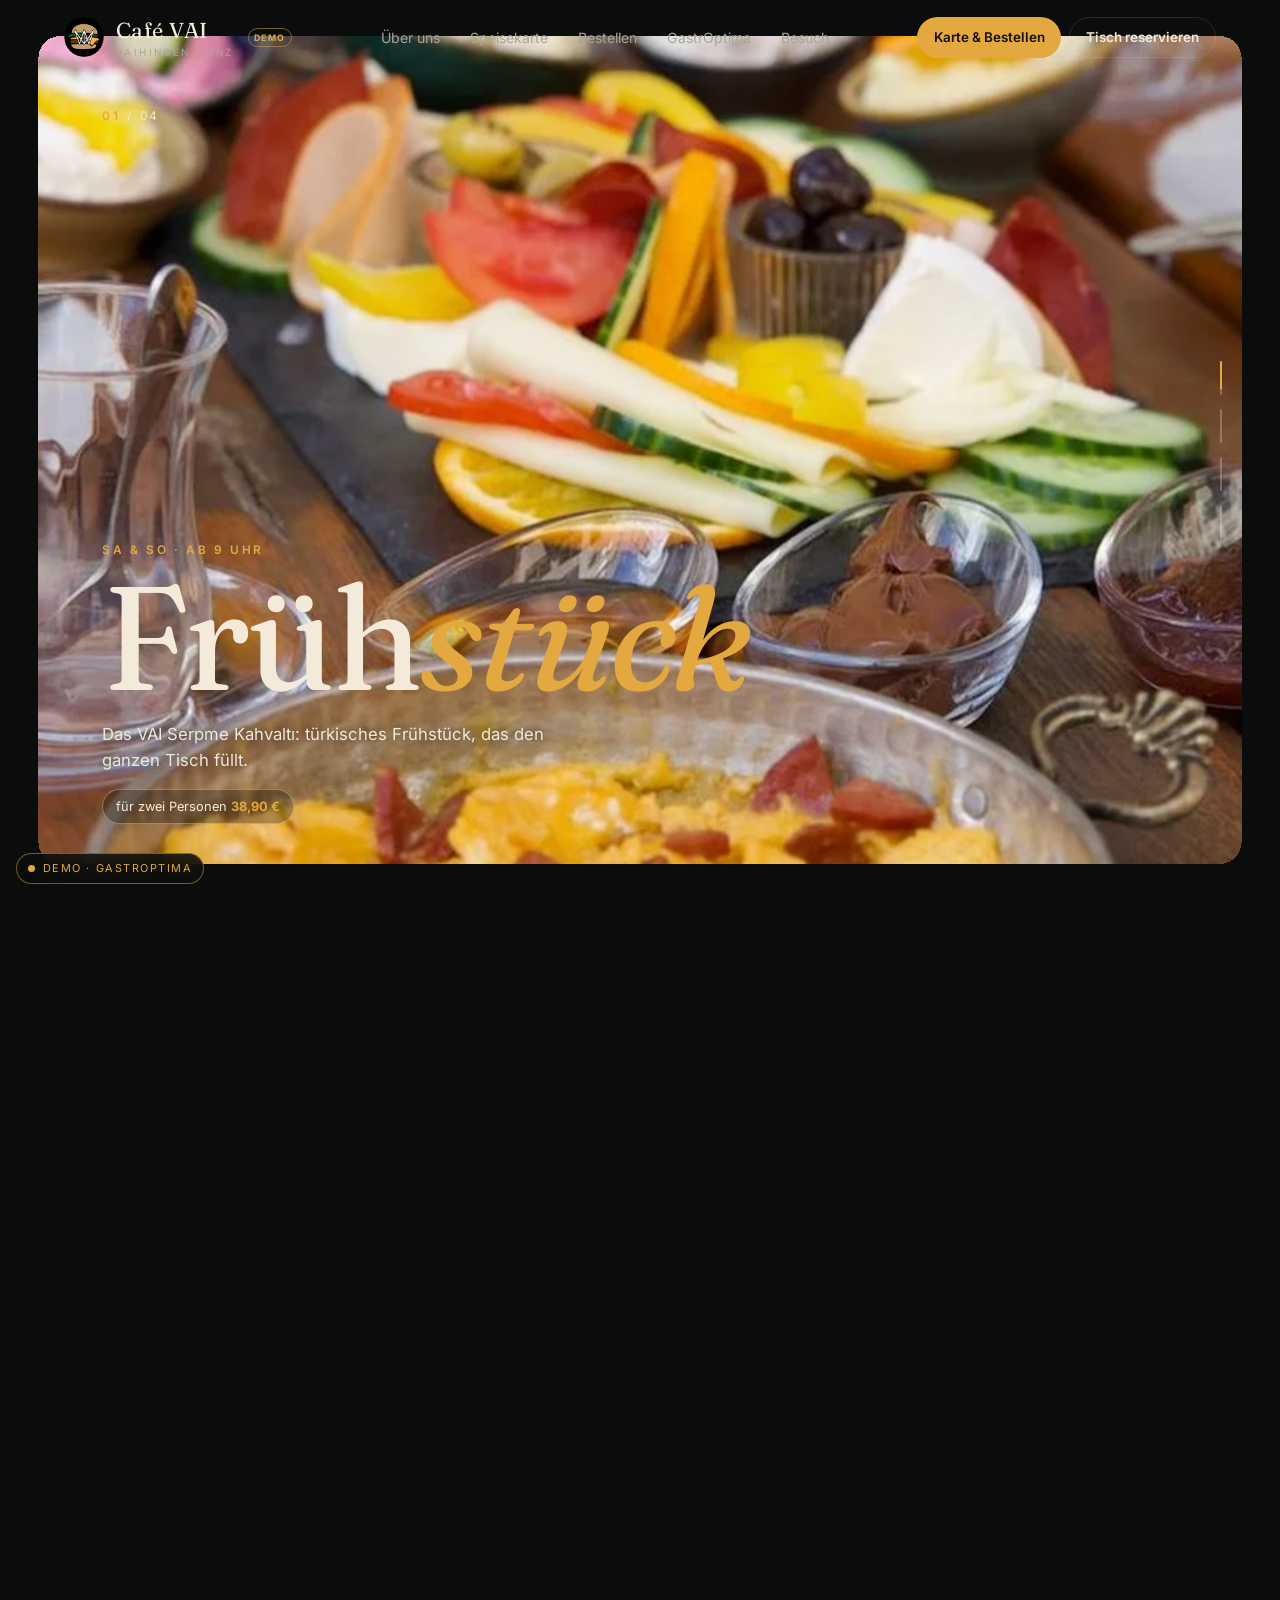
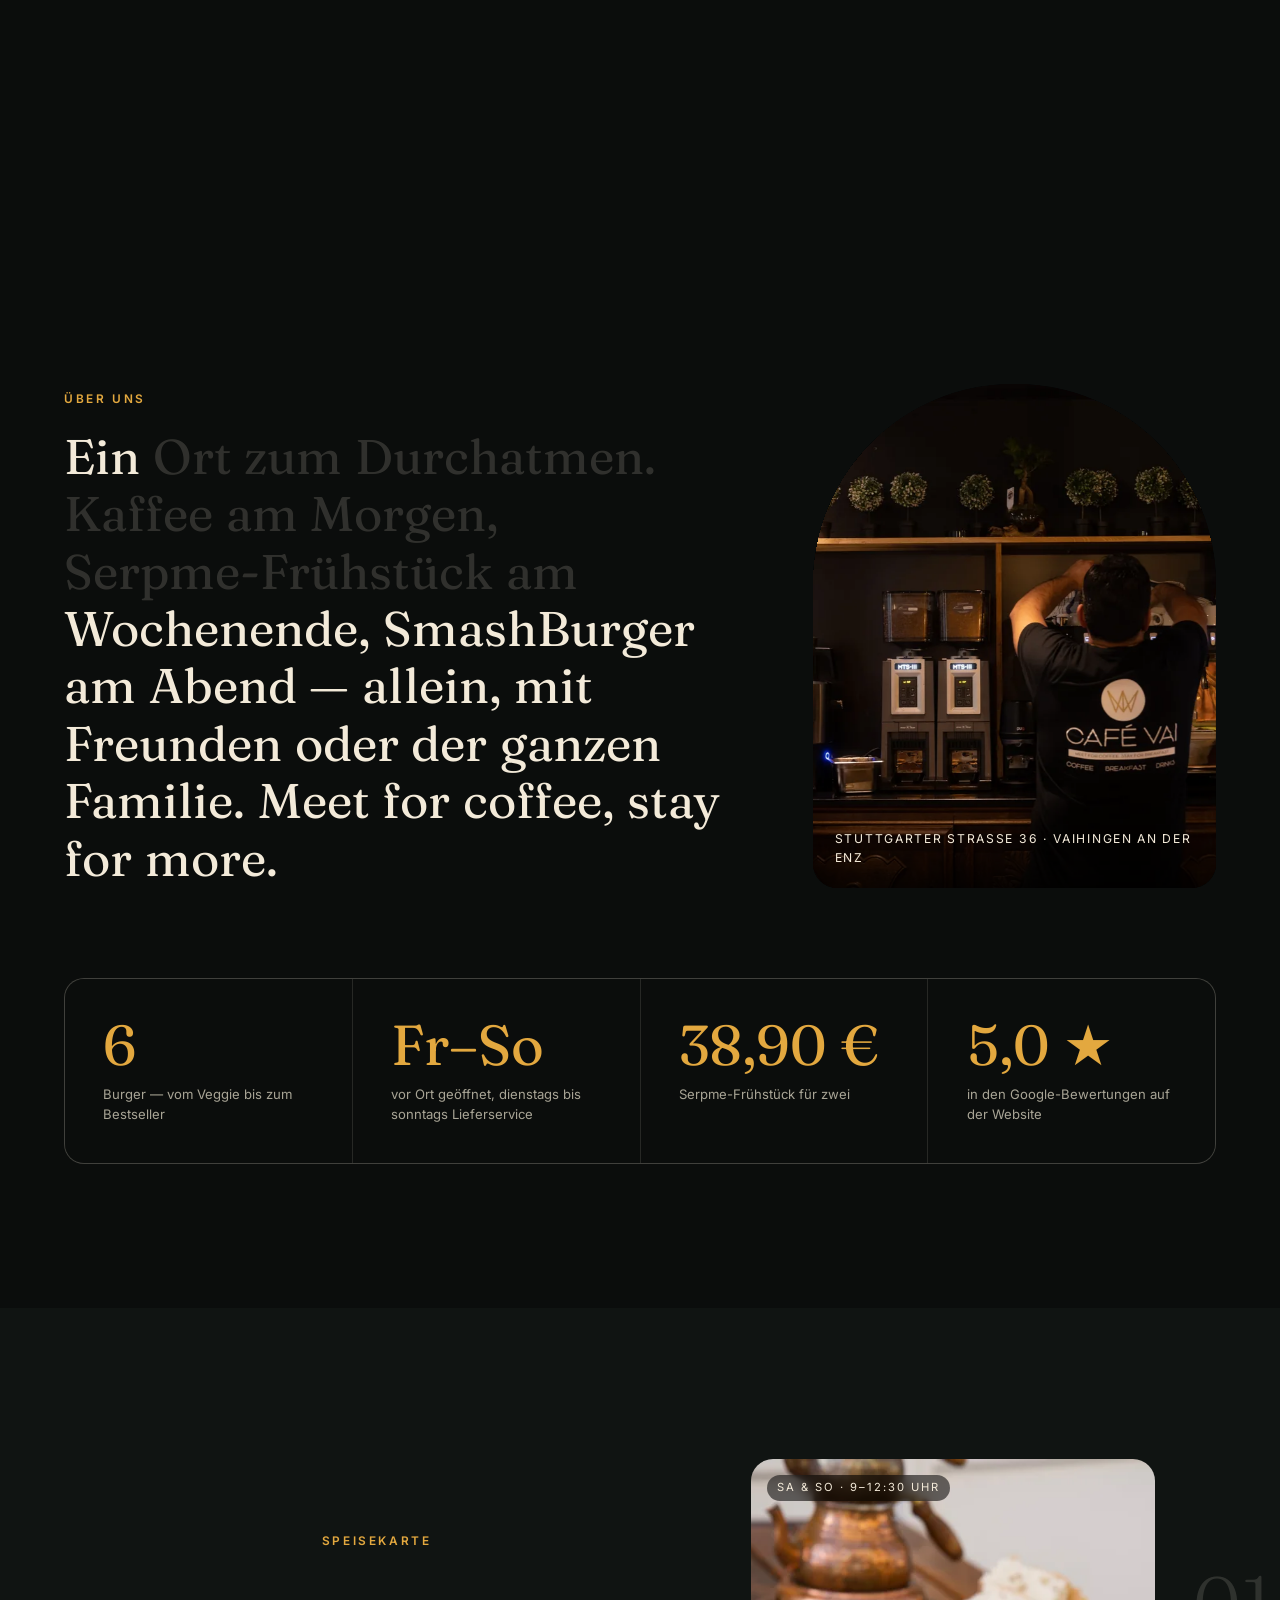
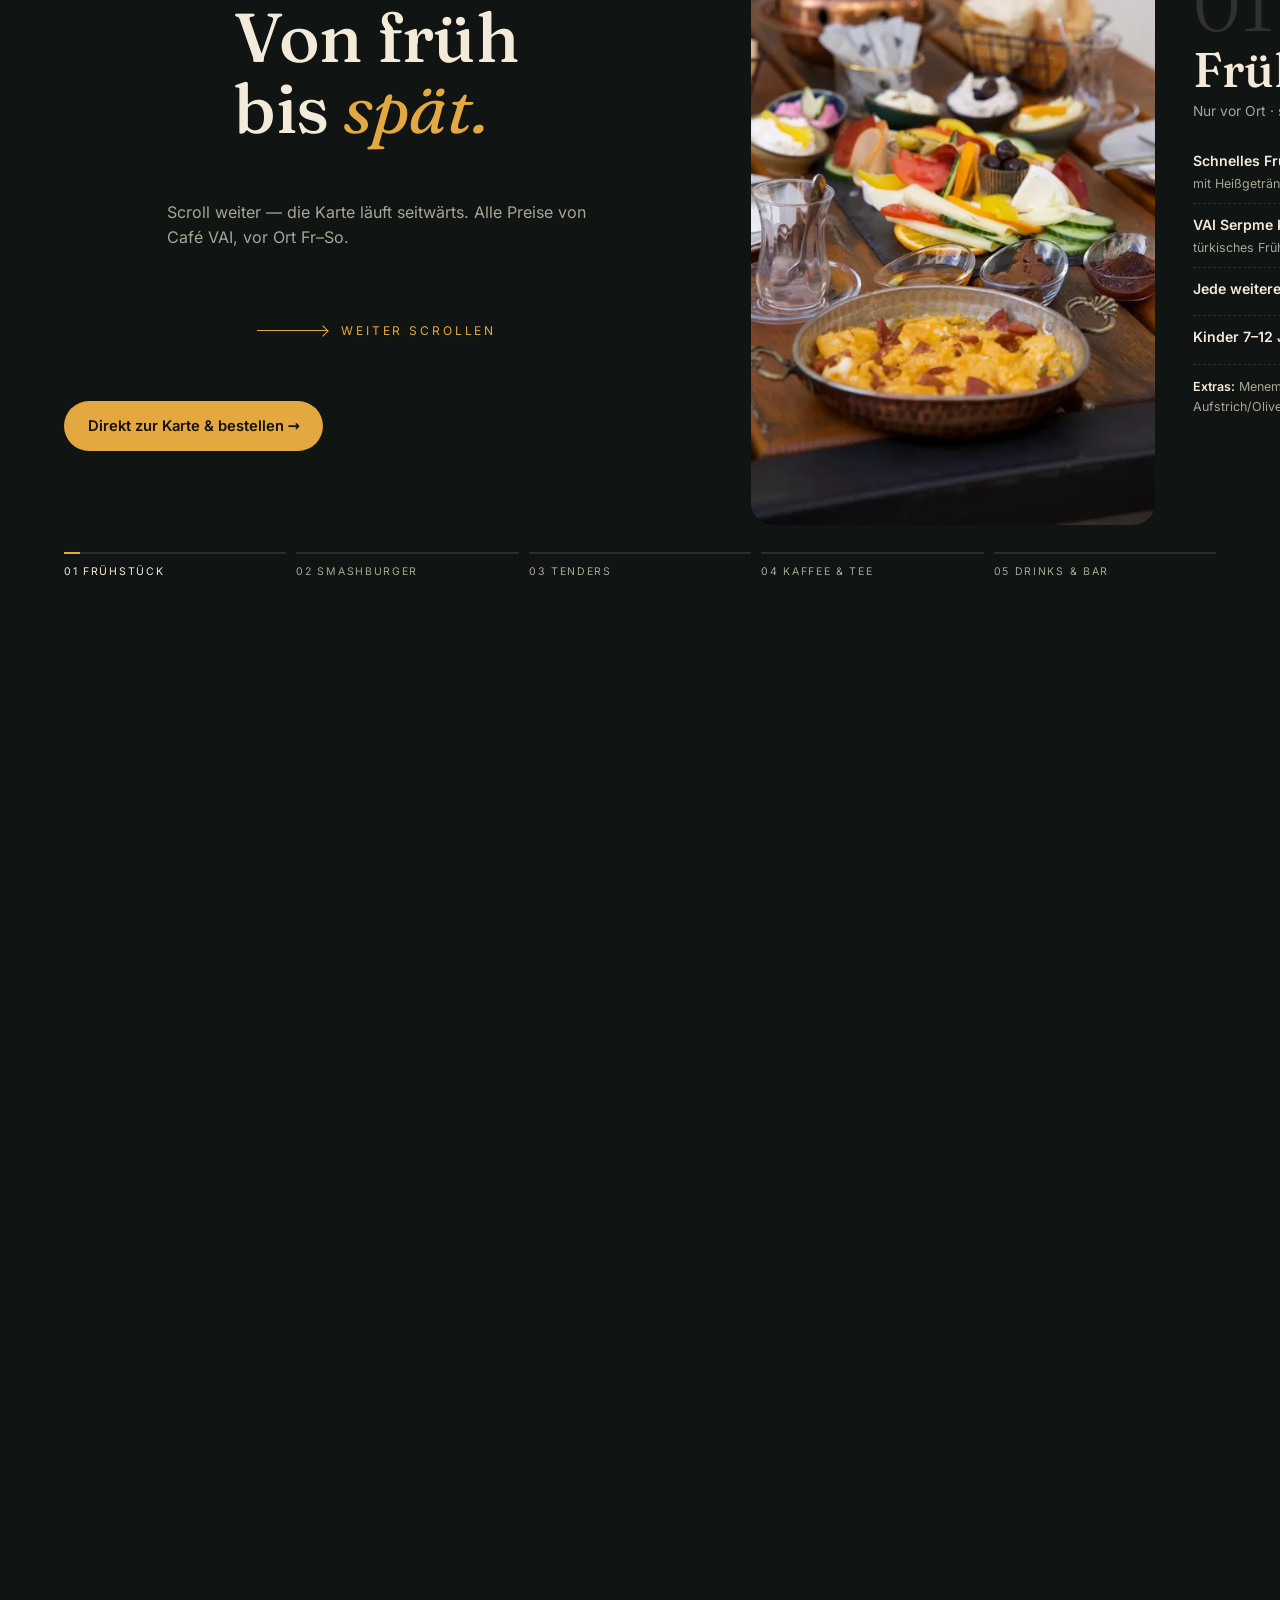
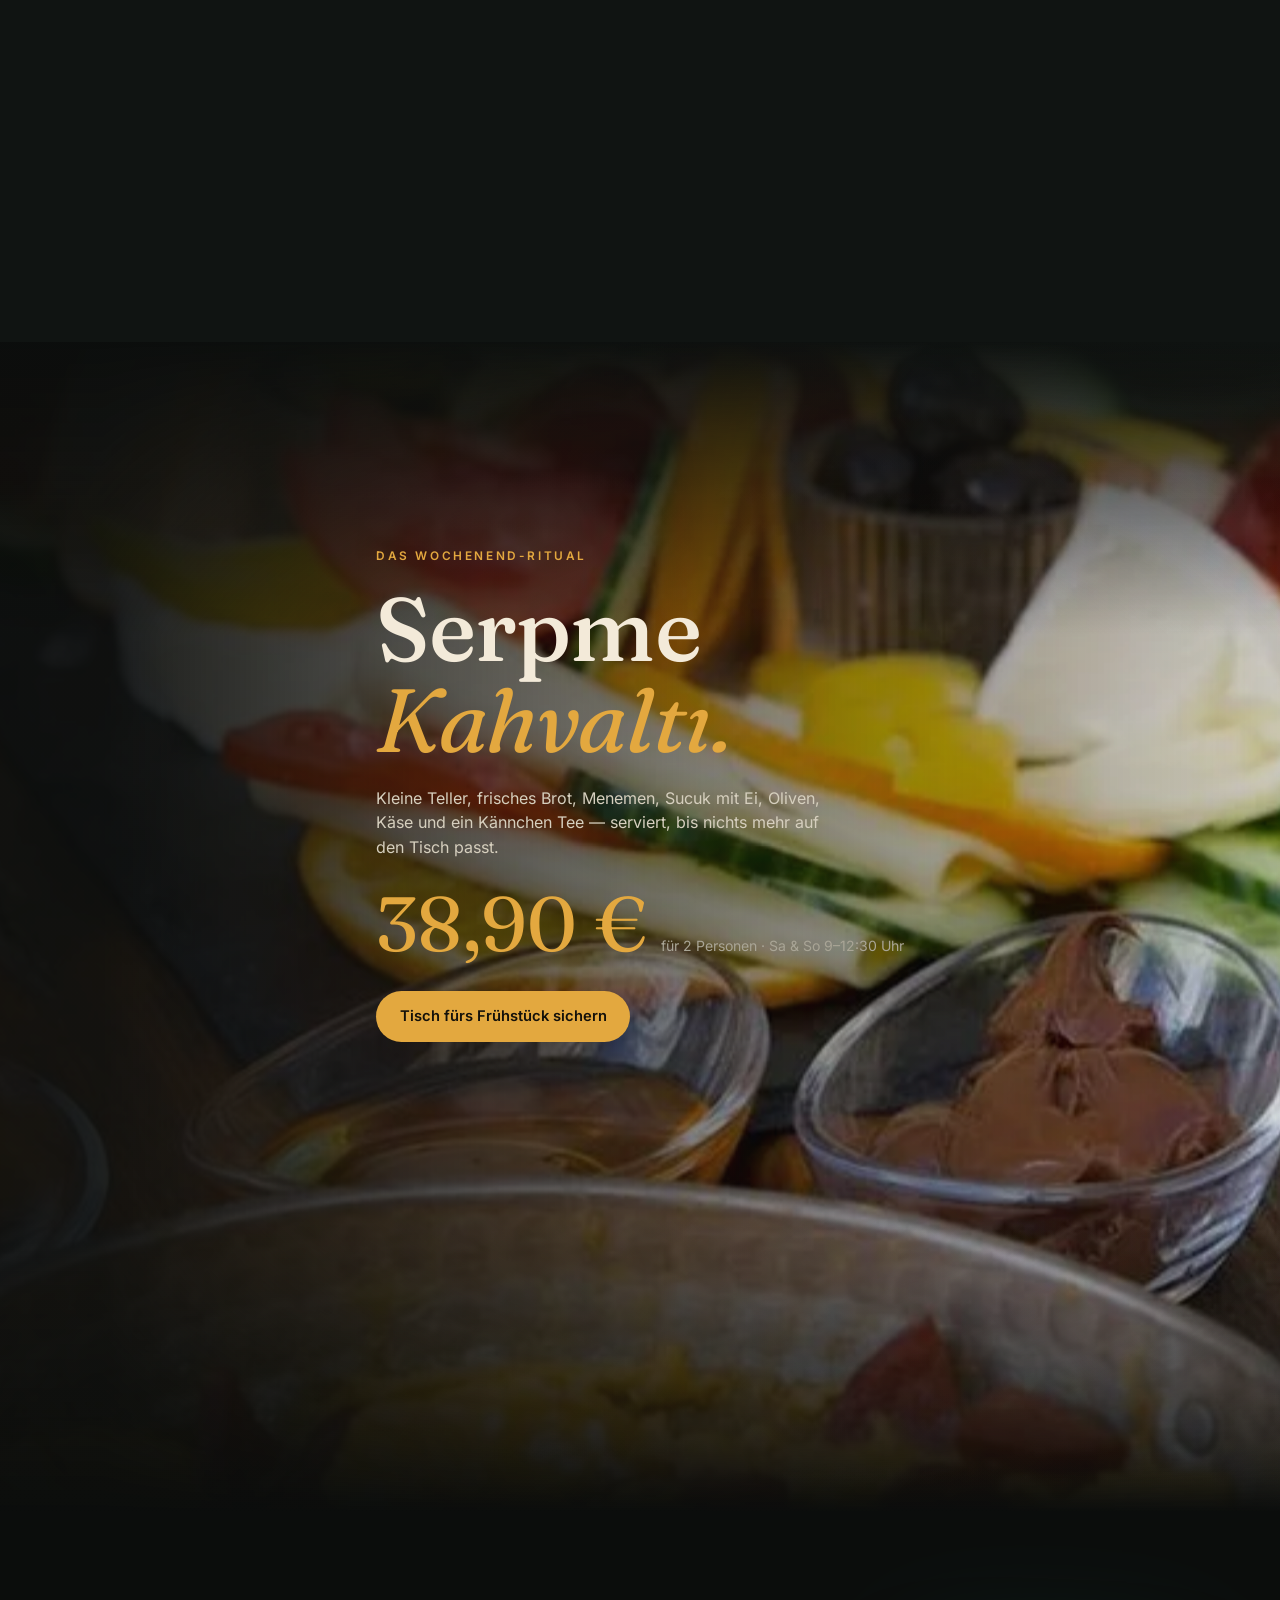
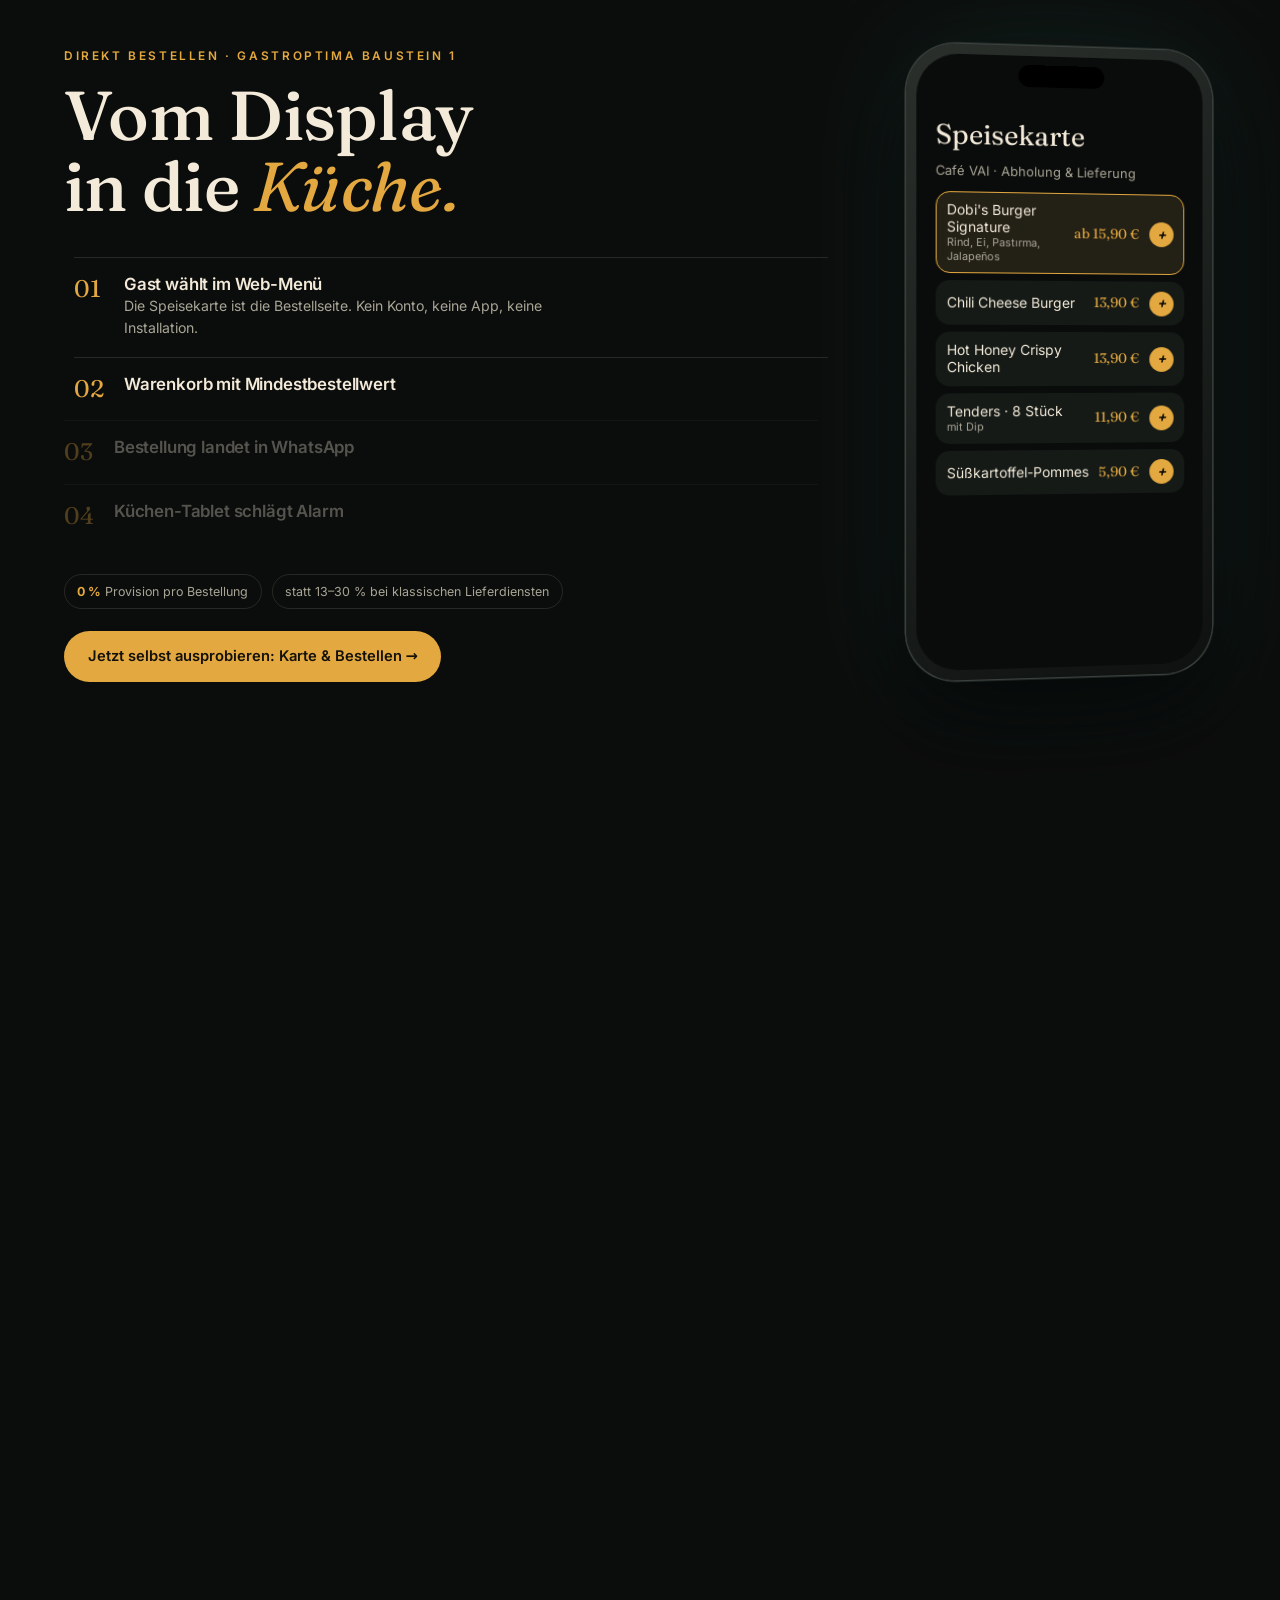
==== commit abc95ec9: "Startseite: Menü-Anlehnung wie zuerst, feste Schaltfläche Karte & Bestellen neben Reservieren; mobil" ====
--- a/index.html
+++ b/index.html
@@ -12,8 +12,7 @@
 <link rel="icon" type="image/png" href="assets/favicon.png">
 <link rel="apple-touch-icon" href="assets/icon-180.png">
 <link rel="preload" href="assets/fraunces-latin-wght-normal.woff2" as="font" type="font/woff2" crossorigin>
-<link rel="stylesheet" href="style.css"><link rel="stylesheet" href="karte.css">
-<script>document.documentElement.classList.add('js')</script>
+<link rel="stylesheet" href="style.css">
 </head>
 <body>
 <div id="bar"></div>
@@ -27,11 +26,11 @@
     <li><a href="#system">GastrOptima</a></li>
     <li><a href="#besuch">Besuch</a></li>
   </ul>
-  <a class="btn btn-amber" href="#besuch">Tisch reservieren</a>
+  <div class="navcta"><a class="btn btn-amber" href="karte">Karte &amp; Bestellen</a><a class="btn btn-ghost" href="#besuch">Tisch reservieren</a></div>
   <button class="burger" id="burger" aria-label="Menü"><i></i><i></i></button>
 </header>
 <nav class="sheet" id="sheet">
-  <a href="#ueber">Über uns</a><a href="#speisekarte">Speisekarte</a><a href="#bestellen">Bestellen</a><a href="#system">GastrOptima</a><a href="#besuch">Reservieren &amp; Zeiten</a>
+  <a href="#ueber">Über uns</a><a href="#speisekarte">Speisekarte</a><a href="#bestellen">Bestellen</a><a href="#system">GastrOptima</a><a href="karte">Karte &amp; Bestellen</a><a href="#besuch">Reservieren &amp; Zeiten</a>
 </nav>
 
 <!-- ============ HERO ============ -->
@@ -79,118 +78,101 @@
   </div>
 </section>
 
-<!-- ============ SPEISEKARTE (digitale Karte, wie /karte) ============ -->
-<section class="kmenu" id="speisekarte">
-  <div class="kh">
-    <div>
-      <span class="eyebrow">Speisekarte</span>
-      <h2>Von früh<br>bis <em>spät.</em></h2>
-      <p class="i allergen" data-en="Allergens and additives: please ask us — we are happy to tell you." data-tr="Alerjenler ve katkı maddeleri: lütfen bize sorun, memnuniyetle söyleriz.">Allergene und Zusatzstoffe: Bitte fragen Sie uns — wir sagen es Ihnen gern.</p>
-      <p class="bf" id="bfchip"><i></i><span id="bftxt"></span></p>
-    </div>
-    <div class="lang" role="group" aria-label="Sprache"><button data-l="de" class="on">DE</button><button data-l="en">EN</button><button data-l="tr">TR</button></div>
-  </div>
-  <div class="filter" id="filter">
-    <label class="srch"><svg viewBox="0 0 24 24" width="18" height="18" aria-hidden="true"><circle cx="11" cy="11" r="7" fill="none" stroke="currentColor" stroke-width="2"/><path d="M20 20l-4-4" stroke="currentColor" stroke-width="2" stroke-linecap="round"/></svg>
-    <input id="q" type="search" autocomplete="off" placeholder="Gericht oder Getränk suchen …" data-ph-en="Search dishes or drinks …" data-ph-tr="Yemek veya içecek ara …"></label>
-    <nav class="tabs" id="tabs" aria-label="Kategorien"><a href="#fruehstueck" data-c="fruehstueck"><span class="i" data-en="Breakfast" data-tr="Kahvaltı">Frühstück</span></a><a href="#burger" data-c="burger"><span class="i" data-en="SmashBurger" data-tr="SmashBurger">SmashBurger</span></a><a href="#tenders" data-c="tenders"><span class="i" data-en="Tenders" data-tr="Tenders">Tenders</span></a><a href="#kaffee" data-c="kaffee"><span class="i" data-en="Coffee &amp; Tea" data-tr="Kahve &amp; Çay">Kaffee &amp; Tee</span></a><a href="#spritz" data-c="spritz"><span class="i" data-en="Spritz &amp; Longdrinks" data-tr="Spritz &amp; Longdrink">Spritz &amp; Longdrinks</span></a><a href="#bier" data-c="bier"><span class="i" data-en="Beer" data-tr="Bira">Bier</span></a><a href="#alkoholfrei" data-c="alkoholfrei"><span class="i" data-en="Soft drinks" data-tr="Alkolsüz">Alkoholfrei</span></a></nav>
-  </div>
-  <div class="fchips"><div class="chips" id="chips"><button class="chip" type="button" data-f="best"><span class="i " data-en="Bestseller" data-tr="Çok satan">Bestseller</span></button><button class="chip" type="button" data-f="veg"><span class="i " data-en="vegetarian" data-tr="vejetaryen">vegetarisch</span></button><button class="chip" type="button" data-f="home"><span class="i " data-en="homemade" data-tr="ev yapımı">hausgemacht</span></button><button class="chip" type="button" data-f="u10"><span class="i " data-en="under €10" data-tr="10 € altı">unter 10 €</span></button></div><p class="kcount" id="kcnt" aria-live="polite"></p></div>
-  <div class="cats">
-<div class="cat" id="fruehstueck" data-c="fruehstueck"><div class="catimg"><img src="assets/banner-fruehstueck-echt.webp" alt="" loading="lazy" style="object-position:50% 55%"></div><header class="ch"><span class="no">01</span><h2><span class="i" data-en="Breakfast" data-tr="Kahvaltı">Frühstück</span></h2><span class="live" id="bfstatus"></span></header><p class="cnote"><span class="i" data-en="Saturday and Sunday, 9–12:30 · dine-in only" data-tr="Cumartesi ve Pazar, 9–12:30 · yalnızca mekânda">Samstag und Sonntag, 9–12:30 Uhr · nur vor Ort</span></p><div class="grp"><ul class="list">
-<li class="it" data-id="schnelles-fruehstueck" data-p="1390" data-b=""><button class="open" type="button" data-open="schnelles-fruehstueck" aria-label="Schnelles Frühstück"><span class="tx"><span class="l1"><span class="i nm" data-en="Quick breakfast" data-tr="Hızlı kahvaltı">Schnelles Frühstück</span></span><span class="i ds" data-en="with a hot drink" data-tr="sıcak içecek ile">mit Heißgetränk</span></span></button><span class="pv"><span class="pp"><b>13,90 €</b></span></span><button class="add" type="button" data-add="schnelles-fruehstueck" aria-label="+"><span>+</span></button></li>
-<li class="it big" data-id="serpme" data-p="3890" data-b="sig"><button class="open" type="button" data-open="serpme" aria-label="VAI Serpme Kahvaltı"><span class="th"><img src="assets/fruehstueck.webp" alt="" loading="lazy" style="object-position:50% 72%"></span><span class="tx"><span class="l1"><span class="i nm" data-en="VAI Serpme Kahvaltı" data-tr="VAI Serpme Kahvaltı">VAI Serpme Kahvaltı</span><em class="bd b-sig"><span class="i " data-en="Signature" data-tr="İmza lezzet">Signature</span></em></span><span class="i ds" data-en="Turkish breakfast to share, for 2 people" data-tr="2 kişilik, paylaşmalık Türk kahvaltısı">Türkisches Frühstück zum Teilen, für 2 Personen</span></span></button><span class="pv"><span class="pp"><b>38,90 €</b></span></span><button class="add" type="button" data-add="serpme" aria-label="+"><span>+</span></button></li>
-<li class="it" data-id="weitere-person" data-p="1690" data-b=""><button class="open" type="button" data-open="weitere-person" aria-label="Jede weitere Person"><span class="tx"><span class="l1"><span class="i nm" data-en="Each additional person" data-tr="Her ilave kişi">Jede weitere Person</span></span></span></button><span class="pv"><span class="pp"><b>16,90 €</b></span></span><button class="add" type="button" data-add="weitere-person" aria-label="+"><span>+</span></button></li>
-<li class="it" data-id="kinder" data-p="890" data-b=""><button class="open" type="button" data-open="kinder" aria-label="Kinder 7–12 Jahre"><span class="tx"><span class="l1"><span class="i nm" data-en="Children 7–12" data-tr="Çocuk 7–12 yaş">Kinder 7–12 Jahre</span></span></span></button><span class="pv"><span class="pp"><b>8,90 €</b></span></span><button class="add" type="button" data-add="kinder" aria-label="+"><span>+</span></button></li>
-</ul></div>
-<div class="grp"><h3 class="gt"><span class="i" data-en="Extras" data-tr="Ekstralar">Extras</span></h3><ul class="list">
-<li class="it" data-id="aufstrich" data-p="300" data-b=""><button class="open" type="button" data-open="aufstrich" aria-label="Aufstrich / Oliven"><span class="tx"><span class="l1"><span class="i nm" data-en="Spreads / olives" data-tr="Ezme / zeytin">Aufstrich / Oliven</span></span></span></button><span class="pv"><span class="pp"><b>3,00 €</b></span></span><button class="add" type="button" data-add="aufstrich" aria-label="+"><span>+</span></button></li>
-<li class="it" data-id="menemen" data-p="500" data-b=""><button class="open" type="button" data-open="menemen" aria-label="Menemen"><span class="tx"><span class="l1"><span class="i nm" data-en="Menemen" data-tr="Menemen">Menemen</span></span></span></button><span class="pv"><span class="pp"><b>5,00 €</b></span></span><button class="add" type="button" data-add="menemen" aria-label="+"><span>+</span></button></li>
-<li class="it" data-id="sucuk-ei" data-p="550" data-b=""><button class="open" type="button" data-open="sucuk-ei" aria-label="Sucuk mit Ei"><span class="tx"><span class="l1"><span class="i nm" data-en="Sucuk with egg" data-tr="Sucuklu yumurta">Sucuk mit Ei</span></span></span></button><span class="pv"><span class="pp"><b>5,50 €</b></span></span><button class="add" type="button" data-add="sucuk-ei" aria-label="+"><span>+</span></button></li>
-<li class="it" data-id="menemen-sucuk" data-p="600" data-b=""><button class="open" type="button" data-open="menemen-sucuk" aria-label="Menemen &amp; Sucuk"><span class="tx"><span class="l1"><span class="i nm" data-en="Menemen &amp; Sucuk" data-tr="Menemen &amp; Sucuk">Menemen &amp; Sucuk</span></span></span></button><span class="pv"><span class="pp"><b>6,00 €</b></span></span><button class="add" type="button" data-add="menemen-sucuk" aria-label="+"><span>+</span></button></li>
-<li class="it" data-id="tee-kaennchen" data-p="650" data-b=""><button class="open" type="button" data-open="tee-kaennchen" aria-label="Kännchen Tee"><span class="tx"><span class="l1"><span class="i nm" data-en="Pot of tea" data-tr="Demlik çay">Kännchen Tee</span></span></span></button><span class="pv"><span class="pp"><b>6,50 €</b></span></span><button class="add" type="button" data-add="tee-kaennchen" aria-label="+"><span>+</span></button></li>
-</ul></div>
-</div>
-<div class="cat" id="burger" data-c="burger"><div class="catimg"><img src="assets/banner-burger.webp" alt="" loading="lazy" style="object-position:50% 40%"></div><header class="ch"><span class="no">02</span><h2><span class="i" data-en="SmashBurger" data-tr="SmashBurger">SmashBurger</span></h2></header><p class="cnote"><span class="i" data-en="Meal = burger with fries and 0.33 l soft drink" data-tr="Menü = patates kızartması ve 0,33 l meşrubat ile">Menü = Burger mit Pommes und 0,33 l Softdrink</span></p><div class="grp"><ul class="list">
-<li class="it big" data-id="dobis-smashburger" data-p="1190" data-b="best"><button class="open" type="button" data-open="dobis-smashburger" aria-label="Dobi&#x27;s SmashBurger"><span class="th"><img src="assets/burger.webp" alt="" loading="lazy" style="object-position:50% 78%"></span><span class="tx"><span class="l1"><span class="i nm" data-en="Dobi&#x27;s SmashBurger" data-tr="Dobi&#x27;s SmashBurger">Dobi&#x27;s SmashBurger</span><em class="bd b-best"><span class="i " data-en="Bestseller" data-tr="Çok satan">Bestseller</span></em></span><span class="i ds" data-en="140 g beef, fried egg, pastırma, jalapeños, house sauce" data-tr="140 g dana, sahanda yumurta, pastırma, jalapeño, ev sosu">140 g Rind, Spiegelei, Pastırma, Jalapeños, Haussauce</span></span></button><span class="pv vsel"><button type="button" class="vp on" data-v="menu" aria-pressed="true"><small><span class="i " data-en="Meal" data-tr="Menü">Menü</span></small><b>19,90 €</b></button><button type="button" class="vp" data-v="single" aria-pressed="false"><small><span class="i " data-en="Single" data-tr="Tek">Einzeln</span></small><b>11,90 €</b></button></span><button class="add" type="button" data-add="dobis-smashburger" aria-label="+"><span>+</span></button></li>
-<li class="it" data-id="chicken-hot-honey" data-p="1090" data-b=""><button class="open" type="button" data-open="chicken-hot-honey" aria-label="Chicken Hot Honey"><span class="tx"><span class="l1"><span class="i nm" data-en="Chicken Hot Honey" data-tr="Chicken Hot Honey">Chicken Hot Honey</span></span></span></button><span class="pv vsel"><button type="button" class="vp on" data-v="menu" aria-pressed="true"><small><span class="i " data-en="Meal" data-tr="Menü">Menü</span></small><b>18,90 €</b></button><button type="button" class="vp" data-v="single" aria-pressed="false"><small><span class="i " data-en="Single" data-tr="Tek">Einzeln</span></small><b>10,90 €</b></button></span><button class="add" type="button" data-add="chicken-hot-honey" aria-label="+"><span>+</span></button></li>
-<li class="it" data-id="cheeseburger" data-p="950" data-b=""><button class="open" type="button" data-open="cheeseburger" aria-label="Cheeseburger"><span class="tx"><span class="l1"><span class="i nm" data-en="Cheeseburger" data-tr="Cheeseburger">Cheeseburger</span></span></span></button><span class="pv vsel"><button type="button" class="vp on" data-v="menu" aria-pressed="true"><small><span class="i " data-en="Meal" data-tr="Menü">Menü</span></small><b>17,50 €</b></button><button type="button" class="vp" data-v="single" aria-pressed="false"><small><span class="i " data-en="Single" data-tr="Tek">Einzeln</span></small><b>9,50 €</b></button></span><button class="add" type="button" data-add="cheeseburger" aria-label="+"><span>+</span></button></li>
-<li class="it" data-id="chickenburger" data-p="950" data-b=""><button class="open" type="button" data-open="chickenburger" aria-label="Chickenburger"><span class="tx"><span class="l1"><span class="i nm" data-en="Chickenburger" data-tr="Chickenburger">Chickenburger</span></span></span></button><span class="pv vsel"><button type="button" class="vp on" data-v="menu" aria-pressed="true"><small><span class="i " data-en="Meal" data-tr="Menü">Menü</span></small><b>17,50 €</b></button><button type="button" class="vp" data-v="single" aria-pressed="false"><small><span class="i " data-en="Single" data-tr="Tek">Einzeln</span></small><b>9,50 €</b></button></span><button class="add" type="button" data-add="chickenburger" aria-label="+"><span>+</span></button></li>
-<li class="it" data-id="hamburger" data-p="850" data-b=""><button class="open" type="button" data-open="hamburger" aria-label="Hamburger"><span class="tx"><span class="l1"><span class="i nm" data-en="Hamburger" data-tr="Hamburger">Hamburger</span></span></span></button><span class="pv vsel"><button type="button" class="vp on" data-v="menu" aria-pressed="true"><small><span class="i " data-en="Meal" data-tr="Menü">Menü</span></small><b>16,50 €</b></button><button type="button" class="vp" data-v="single" aria-pressed="false"><small><span class="i " data-en="Single" data-tr="Tek">Einzeln</span></small><b>8,50 €</b></button></span><button class="add" type="button" data-add="hamburger" aria-label="+"><span>+</span></button></li>
-<li class="it" data-id="veggieburger" data-p="750" data-b="veg"><button class="open" type="button" data-open="veggieburger" aria-label="Veggieburger"><span class="tx"><span class="l1"><span class="i nm" data-en="Veggieburger" data-tr="Veggieburger">Veggieburger</span><em class="bd b-veg"><span class="i " data-en="vegetarian" data-tr="vejetaryen">vegetarisch</span></em></span></span></button><span class="pv vsel"><button type="button" class="vp on" data-v="menu" aria-pressed="true"><small><span class="i " data-en="Meal" data-tr="Menü">Menü</span></small><b>16,50 €</b></button><button type="button" class="vp" data-v="single" aria-pressed="false"><small><span class="i " data-en="Single" data-tr="Tek">Einzeln</span></small><b>7,50 €</b></button></span><button class="add" type="button" data-add="veggieburger" aria-label="+"><span>+</span></button></li>
-</ul></div>
-<div class="grp"><h3 class="gt"><span class="i" data-en="Sides" data-tr="Yanlar">Beilagen</span></h3><ul class="list">
-<li class="it" data-id="pommes" data-p="450" data-b=""><button class="open" type="button" data-open="pommes" aria-label="Pommes"><span class="tx"><span class="l1"><span class="i nm" data-en="Fries" data-tr="Patates kızartması">Pommes</span></span></span></button><span class="pv"><span class="pp"><b>4,50 €</b></span></span><button class="add" type="button" data-add="pommes" aria-label="+"><span>+</span></button></li>
-<li class="it" data-id="suesskartoffel" data-p="550" data-b=""><button class="open" type="button" data-open="suesskartoffel" aria-label="Süßkartoffel-Pommes"><span class="tx"><span class="l1"><span class="i nm" data-en="Sweet potato fries" data-tr="Tatlı patates kızartması">Süßkartoffel-Pommes</span></span><span class="i ds" data-en="as meal upgrade +€1.50" data-tr="menüde +1,50 € fark">als Menü-Upgrade +1,50 €</span></span></button><span class="pv"><span class="pp"><b>5,50 €</b></span></span><button class="add" type="button" data-add="suesskartoffel" aria-label="+"><span>+</span></button></li>
-</ul></div>
-<div class="grp"><h3 class="gt"><span class="i" data-en="Burger extras" data-tr="Burger ekstraları">Extras zum Burger</span></h3><ul class="list">
-<li class="it" data-id="spiegelei" data-p="100" data-b=""><button class="open" type="button" data-open="spiegelei" aria-label="Spiegelei"><span class="tx"><span class="l1"><span class="i nm" data-en="Fried egg" data-tr="Sahanda yumurta">Spiegelei</span></span></span></button><span class="pv"><span class="pp"><b>1,00 €</b></span></span><button class="add" type="button" data-add="spiegelei" aria-label="+"><span>+</span></button></li>
-<li class="it" data-id="kaese" data-p="100" data-b=""><button class="open" type="button" data-open="kaese" aria-label="Käse"><span class="tx"><span class="l1"><span class="i nm" data-en="Cheese" data-tr="Peynir">Käse</span></span></span></button><span class="pv"><span class="pp"><b>1,00 €</b></span></span><button class="add" type="button" data-add="kaese" aria-label="+"><span>+</span></button></li>
-<li class="it" data-id="pastirma" data-p="150" data-b=""><button class="open" type="button" data-open="pastirma" aria-label="Pastırma"><span class="tx"><span class="l1"><span class="i nm" data-en="Pastırma" data-tr="Pastırma">Pastırma</span></span></span></button><span class="pv"><span class="pp"><b>1,50 €</b></span></span><button class="add" type="button" data-add="pastirma" aria-label="+"><span>+</span></button></li>
-<li class="it" data-id="jalapenos" data-p="50" data-b=""><button class="open" type="button" data-open="jalapenos" aria-label="Jalapeños"><span class="tx"><span class="l1"><span class="i nm" data-en="Jalapeños" data-tr="Jalapeños">Jalapeños</span></span></span></button><span class="pv"><span class="pp"><b>0,50 €</b></span></span><button class="add" type="button" data-add="jalapenos" aria-label="+"><span>+</span></button></li>
-<li class="it" data-id="extra-patty" data-p="300" data-b=""><button class="open" type="button" data-open="extra-patty" aria-label="Extra Patty (70 g)"><span class="tx"><span class="l1"><span class="i nm" data-en="Extra Patty (70 g)" data-tr="Extra Patty (70 g)">Extra Patty (70 g)</span></span></span></button><span class="pv"><span class="pp"><b>3,00 €</b></span></span><button class="add" type="button" data-add="extra-patty" aria-label="+"><span>+</span></button></li>
-</ul></div>
-</div>
-<div class="cat" id="tenders" data-c="tenders"><div class="catimg"><img src="assets/tenders-crunchy.webp" alt="" loading="lazy" style="object-position:50% 50%"></div><header class="ch"><span class="no">03</span><h2><span class="i" data-en="Tenders" data-tr="Tenders">Tenders</span></h2></header><p class="cnote"><span class="i" data-en="100 % chicken fillet · meal with fries, dip and soft drink" data-tr="%100 tavuk fileto · menü: patates, sos ve meşrubat ile">100 % Hähnchenfilet · Menü mit Pommes, Dip und Softdrink</span></p><div class="grp"><ul class="list">
-<li class="it" data-id="tenders-4" data-p="590" data-b=""><button class="open" type="button" data-open="tenders-4" aria-label="4 Stück"><span class="th"><img src="assets/tenders-og.webp" alt="" loading="lazy" style="object-position:50% 50%"></span><span class="tx"><span class="l1"><span class="i nm" data-en="4 pieces" data-tr="4 adet">4 Stück</span></span></span></button><span class="pv vsel"><button type="button" class="vp on" data-v="single" aria-pressed="true"><small><span class="i " data-en="Single" data-tr="Tek">Einzeln</span></small><b>5,90 €</b></button><button type="button" class="vp" data-v="menu" aria-pressed="false"><small><span class="i " data-en="Meal" data-tr="Menü">Menü</span></small><b>10,90 €</b></button></span><button class="add" type="button" data-add="tenders-4" aria-label="+"><span>+</span></button></li>
-<li class="it big" data-id="tenders-8" data-p="990" data-b=""><button class="open" type="button" data-open="tenders-8" aria-label="8 Stück"><span class="th"><img src="assets/tenders-og.webp" alt="" loading="lazy" style="object-position:50% 50%"></span><span class="tx"><span class="l1"><span class="i nm" data-en="8 pieces" data-tr="8 adet">8 Stück</span></span></span></button><span class="pv vsel"><button type="button" class="vp on" data-v="single" aria-pressed="true"><small><span class="i " data-en="Single" data-tr="Tek">Einzeln</span></small><b>9,90 €</b></button><button type="button" class="vp" data-v="menu" aria-pressed="false"><small><span class="i " data-en="Meal" data-tr="Menü">Menü</span></small><b>15,90 €</b></button></span><button class="add" type="button" data-add="tenders-8" aria-label="+"><span>+</span></button></li>
-<li class="it" data-id="tenders-12" data-p="1390" data-b=""><button class="open" type="button" data-open="tenders-12" aria-label="12 Stück"><span class="th"><img src="assets/tenders-og.webp" alt="" loading="lazy" style="object-position:50% 50%"></span><span class="tx"><span class="l1"><span class="i nm" data-en="12 pieces" data-tr="12 adet">12 Stück</span></span></span></button><span class="pv vsel"><button type="button" class="vp on" data-v="single" aria-pressed="true"><small><span class="i " data-en="Single" data-tr="Tek">Einzeln</span></small><b>13,90 €</b></button><button type="button" class="vp" data-v="menu" aria-pressed="false"><small><span class="i " data-en="Meal" data-tr="Menü">Menü</span></small><b>20,90 €</b></button></span><button class="add" type="button" data-add="tenders-12" aria-label="+"><span>+</span></button></li>
-</ul></div>
-<p class="gfoot"><span class="i" data-en="Varieties: OG&#x27;s (tender, savoury breading) or Natural Crunchy (extra crispy). Dips: Dobi&#x27;s sauce, sweet &amp; sour, ketchup, mayo, hot honey." data-tr="Çeşitler: OG&#x27;s (yumuşak, baharatlı kaplama) veya Natural Crunchy (ekstra çıtır). Soslar: Dobi&#x27;s sos, tatlı-ekşi, ketçap, mayonez, acı bal.">Sorten: OG&#x27;s (zart, würzig paniert) oder Natural Crunchy (extra knusprig). Dips: Dobi&#x27;s Sauce, Sweet &amp; Sour, Ketchup, Mayo, Hot Honey.</span></p></div>
-<div class="cat" id="kaffee" data-c="kaffee"><div class="catimg"><img src="assets/banner-drinks-stock.webp" alt="" loading="lazy" style="object-position:46% 50%"></div><header class="ch"><span class="no">04</span><h2><span class="i" data-en="Coffee &amp; Tea" data-tr="Kahve &amp; Çay">Kaffee &amp; Tee</span></h2></header><p class="cnote"><span class="i" data-en="Meet for coffee, stay for more." data-tr="Meet for coffee, stay for more.">Meet for coffee, stay for more.</span></p><div class="grp"><ul class="list">
-<li class="it" data-id="kaffee-crema" data-p="280" data-b=""><button class="open" type="button" data-open="kaffee-crema" aria-label="Kaffee Crema"><span class="tx"><span class="l1"><span class="i nm" data-en="Filter coffee crema" data-tr="Kaffee Crema">Kaffee Crema</span></span></span></button><span class="pv vsel"><button type="button" class="vp on" data-v="small" aria-pressed="true"><small><span class="i " data-en="Small" data-tr="Küçük">Klein</span></small><b>2,80 €</b></button><button type="button" class="vp" data-v="large" aria-pressed="false"><small><span class="i " data-en="Large" data-tr="Büyük">Groß</span></small><b>4,80 €</b></button></span><button class="add" type="button" data-add="kaffee-crema" aria-label="+"><span>+</span></button></li>
-<li class="it" data-id="espresso" data-p="200" data-b=""><button class="open" type="button" data-open="espresso" aria-label="Espresso"><span class="tx"><span class="l1"><span class="i nm" data-en="Espresso" data-tr="Espresso">Espresso</span></span></span></button><span class="pv"><span class="pp"><b>2,00 €</b></span></span><button class="add" type="button" data-add="espresso" aria-label="+"><span>+</span></button></li>
-<li class="it" data-id="espresso-doppio" data-p="380" data-b=""><button class="open" type="button" data-open="espresso-doppio" aria-label="Espresso Doppio"><span class="tx"><span class="l1"><span class="i nm" data-en="Espresso Doppio" data-tr="Espresso Doppio">Espresso Doppio</span></span></span></button><span class="pv"><span class="pp"><b>3,80 €</b></span></span><button class="add" type="button" data-add="espresso-doppio" aria-label="+"><span>+</span></button></li>
-<li class="it" data-id="espresso-macchiato" data-p="240" data-b=""><button class="open" type="button" data-open="espresso-macchiato" aria-label="Espresso Macchiato"><span class="tx"><span class="l1"><span class="i nm" data-en="Espresso Macchiato" data-tr="Espresso Macchiato">Espresso Macchiato</span></span></span></button><span class="pv"><span class="pp"><b>2,40 €</b></span></span><button class="add" type="button" data-add="espresso-macchiato" aria-label="+"><span>+</span></button></li>
-<li class="it" data-id="cappuccino" data-p="380" data-b=""><button class="open" type="button" data-open="cappuccino" aria-label="Cappuccino"><span class="th"><img src="assets/banner-drinks-stock.webp" alt="" loading="lazy" style="object-position:46% 50%"></span><span class="tx"><span class="l1"><span class="i nm" data-en="Cappuccino" data-tr="Cappuccino">Cappuccino</span></span></span></button><span class="pv"><span class="pp"><b>3,80 €</b></span></span><button class="add" type="button" data-add="cappuccino" aria-label="+"><span>+</span></button></li>
-<li class="it" data-id="latte-macchiato" data-p="420" data-b=""><button class="open" type="button" data-open="latte-macchiato" aria-label="Latte Macchiato"><span class="tx"><span class="l1"><span class="i nm" data-en="Latte Macchiato" data-tr="Latte Macchiato">Latte Macchiato</span></span></span></button><span class="pv"><span class="pp"><b>4,20 €</b></span></span><button class="add" type="button" data-add="latte-macchiato" aria-label="+"><span>+</span></button></li>
-<li class="it" data-id="milchkaffee" data-p="420" data-b=""><button class="open" type="button" data-open="milchkaffee" aria-label="Milchkaffee"><span class="tx"><span class="l1"><span class="i nm" data-en="Café au lait" data-tr="Sütlü kahve">Milchkaffee</span></span></span></button><span class="pv"><span class="pp"><b>4,20 €</b></span></span><button class="add" type="button" data-add="milchkaffee" aria-label="+"><span>+</span></button></li>
-<li class="it" data-id="kaffee-coco" data-p="450" data-b=""><button class="open" type="button" data-open="kaffee-coco" aria-label="Kaffee Coco"><span class="tx"><span class="l1"><span class="i nm" data-en="Kaffee Coco" data-tr="Kaffee Coco">Kaffee Coco</span></span></span></button><span class="pv"><span class="pp"><b>4,50 €</b></span></span><button class="add" type="button" data-add="kaffee-coco" aria-label="+"><span>+</span></button></li>
-<li class="it" data-id="heisse-schokolade" data-p="350" data-b=""><button class="open" type="button" data-open="heisse-schokolade" aria-label="Heiße Schokolade"><span class="tx"><span class="l1"><span class="i nm" data-en="Hot chocolate" data-tr="Sıcak çikolata">Heiße Schokolade</span></span></span></button><span class="pv"><span class="pp"><b>3,50 €</b></span></span><button class="add" type="button" data-add="heisse-schokolade" aria-label="+"><span>+</span></button></li>
-<li class="it" data-id="tee" data-p="250" data-b=""><button class="open" type="button" data-open="tee" aria-label="Teesorten"><span class="tx"><span class="l1"><span class="i nm" data-en="Teas" data-tr="Çay çeşitleri">Teesorten</span></span></span></button><span class="pv"><span class="pp"><b>2,50 €</b></span></span><button class="add" type="button" data-add="tee" aria-label="+"><span>+</span></button></li>
-<li class="it" data-id="tuerkischer-tee" data-p="150" data-b=""><button class="open" type="button" data-open="tuerkischer-tee" aria-label="Türkischer Tee"><span class="tx"><span class="l1"><span class="i nm" data-en="Turkish tea" data-tr="Türk çayı">Türkischer Tee</span></span></span></button><span class="pv"><span class="pp"><b>1,50 €</b></span></span><button class="add" type="button" data-add="tuerkischer-tee" aria-label="+"><span>+</span></button></li>
-<li class="it" data-id="tee-kanne" data-p="850" data-b=""><button class="open" type="button" data-open="tee-kanne" aria-label="Türkisches Teekännchen"><span class="tx"><span class="l1"><span class="i nm" data-en="Turkish tea pot" data-tr="Türk çay demliği">Türkisches Teekännchen</span></span><span class="i ds" data-en="for up to 3 people" data-tr="en fazla 3 kişilik">für bis zu 3 Personen</span></span></button><span class="pv"><span class="pp"><b>8,50 €</b></span></span><button class="add" type="button" data-add="tee-kanne" aria-label="+"><span>+</span></button></li>
-</ul></div>
-</div>
-<div class="cat" id="spritz" data-c="spritz"><div class="catimg"><img src="assets/kaffee.webp" alt="" loading="lazy" style="object-position:50% 28%"></div><header class="ch"><span class="no">05</span><h2><span class="i" data-en="Spritz &amp; Longdrinks" data-tr="Spritz &amp; Longdrink">Spritz &amp; Longdrinks</span></h2></header><p class="cnote"><span class="i" data-en="Fri · Sat · Sun" data-tr="Cum · Cmt · Paz">Fr · Sa · So</span></p><div class="grp"><h3 class="gt"><span class="i" data-en="Spritz" data-tr="Spritz">Spritz</span></h3><ul class="list">
-<li class="it" data-id="aperol" data-p="750" data-b=""><button class="open" type="button" data-open="aperol" aria-label="Aperol Spritz"><span class="tx"><span class="l1"><span class="i nm" data-en="Aperol Spritz" data-tr="Aperol Spritz">Aperol Spritz</span></span></span></button><span class="pv"><span class="pp"><b>7,50 €</b></span></span><button class="add" type="button" data-add="aperol" aria-label="+"><span>+</span></button></li>
-<li class="it" data-id="lillet" data-p="750" data-b=""><button class="open" type="button" data-open="lillet" aria-label="Lillet"><span class="tx"><span class="l1"><span class="i nm" data-en="Lillet" data-tr="Lillet">Lillet</span></span></span></button><span class="pv"><span class="pp"><b>7,50 €</b></span></span><button class="add" type="button" data-add="lillet" aria-label="+"><span>+</span></button></li>
-<li class="it" data-id="sarti" data-p="750" data-b=""><button class="open" type="button" data-open="sarti" aria-label="Sarti"><span class="tx"><span class="l1"><span class="i nm" data-en="Sarti" data-tr="Sarti">Sarti</span></span></span></button><span class="pv"><span class="pp"><b>7,50 €</b></span></span><button class="add" type="button" data-add="sarti" aria-label="+"><span>+</span></button></li>
-<li class="it" data-id="roseano" data-p="590" data-b=""><button class="open" type="button" data-open="roseano" aria-label="Roseano"><span class="tx"><span class="l1"><span class="i nm" data-en="Roseano" data-tr="Roseano">Roseano</span></span></span></button><span class="pv"><span class="pp"><b>5,90 €</b></span></span><button class="add" type="button" data-add="roseano" aria-label="+"><span>+</span></button></li>
-</ul></div>
-<div class="grp"><h3 class="gt"><span class="i" data-en="Longdrinks" data-tr="Longdrink">Longdrinks</span></h3><ul class="list">
-<li class="it" data-id="gin-tonic" data-p="750" data-b=""><button class="open" type="button" data-open="gin-tonic" aria-label="Gin &amp; Tonic"><span class="tx"><span class="l1"><span class="i nm" data-en="Gin &amp; Tonic" data-tr="Gin &amp; Tonic">Gin &amp; Tonic</span></span></span></button><span class="pv"><span class="pp"><b>7,50 €</b></span></span><button class="add" type="button" data-add="gin-tonic" aria-label="+"><span>+</span></button></li>
-<li class="it" data-id="jack-cola" data-p="750" data-b=""><button class="open" type="button" data-open="jack-cola" aria-label="Jack Daniel&#x27;s &amp; Cola"><span class="tx"><span class="l1"><span class="i nm" data-en="Jack Daniel&#x27;s &amp; Cola" data-tr="Jack Daniel&#x27;s &amp; Cola">Jack Daniel&#x27;s &amp; Cola</span></span></span></button><span class="pv"><span class="pp"><b>7,50 €</b></span></span><button class="add" type="button" data-add="jack-cola" aria-label="+"><span>+</span></button></li>
-<li class="it" data-id="vodka-bull" data-p="750" data-b=""><button class="open" type="button" data-open="vodka-bull" aria-label="Vodka Bull"><span class="tx"><span class="l1"><span class="i nm" data-en="Vodka Bull" data-tr="Vodka Bull">Vodka Bull</span></span></span></button><span class="pv"><span class="pp"><b>7,50 €</b></span></span><button class="add" type="button" data-add="vodka-bull" aria-label="+"><span>+</span></button></li>
-<li class="it" data-id="vodka-lemon" data-p="750" data-b=""><button class="open" type="button" data-open="vodka-lemon" aria-label="Vodka Lemon"><span class="tx"><span class="l1"><span class="i nm" data-en="Vodka Lemon" data-tr="Vodka Lemon">Vodka Lemon</span></span></span></button><span class="pv"><span class="pp"><b>7,50 €</b></span></span><button class="add" type="button" data-add="vodka-lemon" aria-label="+"><span>+</span></button></li>
-<li class="it" data-id="campari-orange" data-p="750" data-b=""><button class="open" type="button" data-open="campari-orange" aria-label="Campari Orange"><span class="tx"><span class="l1"><span class="i nm" data-en="Campari Orange" data-tr="Campari Orange">Campari Orange</span></span></span></button><span class="pv"><span class="pp"><b>7,50 €</b></span></span><button class="add" type="button" data-add="campari-orange" aria-label="+"><span>+</span></button></li>
-</ul></div>
-</div>
-<div class="cat" id="bier" data-c="bier"><header class="ch"><span class="no">06</span><h2><span class="i" data-en="Beer" data-tr="Bira">Bier</span></h2></header><p class="cnote"><span class="i" data-en="0.33 l and 0.5 l" data-tr="0,33 l ve 0,5 l">0,33 l und 0,5 l</span></p><div class="grp"><ul class="list">
-<li class="it" data-id="cluss-kellerpils" data-p="360" data-b=""><button class="open" type="button" data-open="cluss-kellerpils" aria-label="Cluss Kellerpils"><span class="tx"><span class="l1"><span class="i nm" data-en="Cluss Kellerpils" data-tr="Cluss Kellerpils">Cluss Kellerpils</span></span><span class="i ds" data-en="0.33 l" data-tr="0,33 l">0,33 l</span></span></button><span class="pv"><span class="pp"><b>3,60 €</b></span></span><button class="add" type="button" data-add="cluss-kellerpils" aria-label="+"><span>+</span></button></li>
-<li class="it" data-id="cluss-radler" data-p="360" data-b=""><button class="open" type="button" data-open="cluss-radler" aria-label="Cluss Radler"><span class="tx"><span class="l1"><span class="i nm" data-en="Cluss Radler" data-tr="Cluss Radler">Cluss Radler</span></span><span class="i ds" data-en="0.33 l" data-tr="0,33 l">0,33 l</span></span></button><span class="pv"><span class="pp"><b>3,60 €</b></span></span><button class="add" type="button" data-add="cluss-radler" aria-label="+"><span>+</span></button></li>
-<li class="it" data-id="hefeweizen" data-p="390" data-b=""><button class="open" type="button" data-open="hefeweizen" aria-label="Hefeweizen"><span class="tx"><span class="l1"><span class="i nm" data-en="Hefeweizen" data-tr="Hefeweizen">Hefeweizen</span></span><span class="i ds" data-en="0.5 l" data-tr="0,5 l">0,5 l</span></span></button><span class="pv"><span class="pp"><b>3,90 €</b></span></span><button class="add" type="button" data-add="hefeweizen" aria-label="+"><span>+</span></button></li>
-<li class="it" data-id="kristallweizen" data-p="390" data-b=""><button class="open" type="button" data-open="kristallweizen" aria-label="Kristallweizen"><span class="tx"><span class="l1"><span class="i nm" data-en="Kristallweizen" data-tr="Kristallweizen">Kristallweizen</span></span><span class="i ds" data-en="0.5 l" data-tr="0,5 l">0,5 l</span></span></button><span class="pv"><span class="pp"><b>3,90 €</b></span></span><button class="add" type="button" data-add="kristallweizen" aria-label="+"><span>+</span></button></li>
-<li class="it" data-id="corona" data-p="420" data-b=""><button class="open" type="button" data-open="corona" aria-label="Corona"><span class="tx"><span class="l1"><span class="i nm" data-en="Corona" data-tr="Corona">Corona</span></span></span></button><span class="pv"><span class="pp"><b>4,20 €</b></span></span><button class="add" type="button" data-add="corona" aria-label="+"><span>+</span></button></li>
-<li class="it" data-id="desperados" data-p="420" data-b=""><button class="open" type="button" data-open="desperados" aria-label="Desperados"><span class="tx"><span class="l1"><span class="i nm" data-en="Desperados" data-tr="Desperados">Desperados</span></span></span></button><span class="pv"><span class="pp"><b>4,20 €</b></span></span><button class="add" type="button" data-add="desperados" aria-label="+"><span>+</span></button></li>
-</ul></div>
-</div>
-<div class="cat" id="alkoholfrei" data-c="alkoholfrei"><header class="ch"><span class="no">07</span><h2><span class="i" data-en="Soft drinks" data-tr="Alkolsüz">Alkoholfrei</span></h2></header><p class="cnote"><span class="i" data-en="Homemade from our own kitchen" data-tr="Kendi mutfağımızdan ev yapımı">Hausgemachtes aus der eigenen Küche</span></p><div class="grp"><ul class="list">
-<li class="it" data-id="limonade" data-p="490" data-b="home"><button class="open" type="button" data-open="limonade" aria-label="Hausgemachte Limonade"><span class="tx"><span class="l1"><span class="i nm" data-en="Homemade lemonade" data-tr="Ev yapımı limonata">Hausgemachte Limonade</span><em class="bd b-home"><span class="i " data-en="homemade" data-tr="ev yapımı">hausgemacht</span></em></span><span class="i ds" data-en="0.5 l" data-tr="0,5 l">0,5 l</span></span></button><span class="pv"><span class="pp"><b>4,90 €</b></span></span><button class="add" type="button" data-add="limonade" aria-label="+"><span>+</span></button></li>
-<li class="it" data-id="eistee" data-p="490" data-b="home"><button class="open" type="button" data-open="eistee" aria-label="Hausgemachter Eistee"><span class="tx"><span class="l1"><span class="i nm" data-en="Homemade iced tea" data-tr="Ev yapımı buzlu çay">Hausgemachter Eistee</span><em class="bd b-home"><span class="i " data-en="homemade" data-tr="ev yapımı">hausgemacht</span></em></span><span class="i ds" data-en="0.5 l" data-tr="0,5 l">0,5 l</span></span></button><span class="pv"><span class="pp"><b>4,90 €</b></span></span><button class="add" type="button" data-add="eistee" aria-label="+"><span>+</span></button></li>
-<li class="it" data-id="cola" data-p="390" data-b=""><button class="open" type="button" data-open="cola" aria-label="Coca-Cola"><span class="tx"><span class="l1"><span class="i nm" data-en="Coca-Cola" data-tr="Coca-Cola">Coca-Cola</span></span><span class="i ds" data-en="0.33 l" data-tr="0,33 l">0,33 l</span></span></button><span class="pv"><span class="pp"><b>3,90 €</b></span></span><button class="add" type="button" data-add="cola" aria-label="+"><span>+</span></button></li>
-<li class="it" data-id="cola-zero" data-p="390" data-b=""><button class="open" type="button" data-open="cola-zero" aria-label="Coca-Cola Zero"><span class="tx"><span class="l1"><span class="i nm" data-en="Coca-Cola Zero" data-tr="Coca-Cola Zero">Coca-Cola Zero</span></span><span class="i ds" data-en="0.33 l" data-tr="0,33 l">0,33 l</span></span></button><span class="pv"><span class="pp"><b>3,90 €</b></span></span><button class="add" type="button" data-add="cola-zero" aria-label="+"><span>+</span></button></li>
-<li class="it" data-id="fanta" data-p="390" data-b=""><button class="open" type="button" data-open="fanta" aria-label="Fanta"><span class="tx"><span class="l1"><span class="i nm" data-en="Fanta" data-tr="Fanta">Fanta</span></span><span class="i ds" data-en="0.33 l" data-tr="0,33 l">0,33 l</span></span></button><span class="pv"><span class="pp"><b>3,90 €</b></span></span><button class="add" type="button" data-add="fanta" aria-label="+"><span>+</span></button></li>
-<li class="it" data-id="sprite" data-p="390" data-b=""><button class="open" type="button" data-open="sprite" aria-label="Sprite"><span class="tx"><span class="l1"><span class="i nm" data-en="Sprite" data-tr="Sprite">Sprite</span></span><span class="i ds" data-en="0.33 l" data-tr="0,33 l">0,33 l</span></span></button><span class="pv"><span class="pp"><b>3,90 €</b></span></span><button class="add" type="button" data-add="sprite" aria-label="+"><span>+</span></button></li>
-<li class="it" data-id="mezzo-mix" data-p="390" data-b=""><button class="open" type="button" data-open="mezzo-mix" aria-label="Mezzo-Mix"><span class="tx"><span class="l1"><span class="i nm" data-en="Mezzo-Mix" data-tr="Mezzo-Mix">Mezzo-Mix</span></span><span class="i ds" data-en="0.33 l" data-tr="0,33 l">0,33 l</span></span></button><span class="pv"><span class="pp"><b>3,90 €</b></span></span><button class="add" type="button" data-add="mezzo-mix" aria-label="+"><span>+</span></button></li>
-<li class="it" data-id="ensinger-still" data-p="280" data-b=""><button class="open" type="button" data-open="ensinger-still" aria-label="Ensinger Still"><span class="tx"><span class="l1"><span class="i nm" data-en="Ensinger still" data-tr="Ensinger Still">Ensinger Still</span></span><span class="i ds" data-en="0.25 l · 0.5 l" data-tr="0,25 l · 0,5 l">0,25 l · 0,5 l</span></span></button><span class="pv vsel"><button type="button" class="vp on" data-v="small" aria-pressed="true"><small><span class="i " data-en="Small" data-tr="Küçük">Klein</span></small><b>2,80 €</b></button><button type="button" class="vp" data-v="large" aria-pressed="false"><small><span class="i " data-en="Large" data-tr="Büyük">Groß</span></small><b>4,70 €</b></button></span><button class="add" type="button" data-add="ensinger-still" aria-label="+"><span>+</span></button></li>
-<li class="it" data-id="ensinger-classic" data-p="280" data-b=""><button class="open" type="button" data-open="ensinger-classic" aria-label="Ensinger Classic"><span class="tx"><span class="l1"><span class="i nm" data-en="Ensinger Classic" data-tr="Ensinger Classic">Ensinger Classic</span></span><span class="i ds" data-en="0.25 l · 0.5 l" data-tr="0,25 l · 0,5 l">0,25 l · 0,5 l</span></span></button><span class="pv vsel"><button type="button" class="vp on" data-v="small" aria-pressed="true"><small><span class="i " data-en="Small" data-tr="Küçük">Klein</span></small><b>2,80 €</b></button><button type="button" class="vp" data-v="large" aria-pressed="false"><small><span class="i " data-en="Large" data-tr="Büyük">Groß</span></small><b>4,70 €</b></button></span><button class="add" type="button" data-add="ensinger-classic" aria-label="+"><span>+</span></button></li>
-<li class="it" data-id="red-bull" data-p="400" data-b=""><button class="open" type="button" data-open="red-bull" aria-label="Red Bull"><span class="tx"><span class="l1"><span class="i nm" data-en="Red Bull" data-tr="Red Bull">Red Bull</span></span><span class="i ds" data-en="0.25 l" data-tr="0,25 l">0,25 l</span></span></button><span class="pv"><span class="pp"><b>4,00 €</b></span></span><button class="add" type="button" data-add="red-bull" aria-label="+"><span>+</span></button></li>
-</ul></div>
-</div>
-<p class="none" id="none" hidden><span class="i " data-en="Nothing found — try another word." data-tr="Sonuç yok — başka bir kelime dene.">Nichts gefunden — probier einen anderen Begriff.</span></p>
-  </div>
-  <footer class="kfoot"><p><span class="i " data-en="Prices and offer as on cafevai.de (October 2026), please confirm on site. Photos: Café VAI. Demo by Hasi Elektronic with GastrOptima." data-tr="Fiyatlar ve menü cafevai.de&#x27;ye göredir (Ekim 2026), lütfen mekânda doğrulayın. Fotoğraflar: Café VAI. Hasi Elektronic ve GastrOptima demosu.">Preise und Angebot nach cafevai.de (Oktober 2026), bitte vor Ort bestätigen. Fotos: Café VAI. Demo-Entwurf von Hasi Elektronic mit GastrOptima.</span></p><div class="links"><button class="btn btn-ghost" id="printbtn" type="button"><span class="i " data-en="Print paper menu" data-tr="Kâğıt menüyü yazdır">Papierkarte drucken</span></button><a class="btn btn-ghost" href="karte" target="_blank" rel="noopener">QR-Seite öffnen ↗</a></div></footer>
+<!-- ============ SPEISEKARTE (horizontal) ============ -->
+<section class="menu-sec" id="speisekarte" data-scene>
+  <div class="hmenu-stage">
+    <div class="hmenu-track" id="track">
+      <article class="panel lead">
+        <span class="eyebrow">Speisekarte</span>
+        <h2>Von früh<br>bis <em>spät.</em></h2>
+        <p>Scroll weiter — die Karte läuft seitwärts. Alle Preise von Café VAI, vor Ort Fr–So.</p>
+        <div class="arrow"><i></i> Weiter scrollen</div>
+        <a class="btn btn-amber" href="karte" style="margin-top:22px;align-self:flex-start">Direkt zur Karte &amp; bestellen →</a>
+      </article>
+      
+<article class="panel" data-label="Frühstück">
+  <div class="pimg"><img src="assets/fruehstueck.webp" alt="VAI Serpme Kahvaltı – türkisches Frühstück für zwei" loading="lazy" width="620" height="827"><span class="tag">Sa &amp; So · 9–12:30 Uhr</span></div>
+  <div class="ptxt">
+    <div class="pnum">01</div>
+    <h3>Frühstück</h3>
+    <p class="sub">Nur vor Ort · samstags und sonntags</p>
+    <ul class="items">
+<li><strong>Schnelles Frühstück</strong><span>mit Heißgetränk</span><em>13,90 €</em></li>
+<li><strong>VAI Serpme Kahvaltı<small>Signature</small></strong><span>türkisches Frühstück · für 2 Personen</span><em>38,90 €</em></li>
+<li><strong>Jede weitere Person</strong><em>16,90 €</em></li>
+<li><strong>Kinder 7–12 Jahre</strong><em>8,90 €</em></li>
+</ul>
+    <p class="extras"><b>Extras:</b> Menemen 5,00 · Sucuk mit Ei 5,50 · Menemen &amp; Sucuk 6,00 · Aufstrich/Oliven 3,00 · Kännchen Tee 6,50</p>
+  </div>
+</article>
+<article class="panel" data-label="SmashBurger">
+  <div class="pimg"><img src="assets/burger.webp" alt="Dobi's SmashBurger mit Spiegelei und Jalapeños" loading="lazy" width="620" height="827"><span class="tag">Menü = Pommes + 0,33 l</span></div>
+  <div class="ptxt">
+    <div class="pnum">02</div>
+    <h3>SmashBurger</h3>
+    <p class="sub">Menü mit Pommes &amp; Softdrink · einzeln</p>
+    <ul class="items">
+<li><strong>Dobi's SmashBurger<small>Bestseller</small></strong><span>140 g Rind, Spiegelei, Pastırma, Jalapeños, Haussauce</span><em>19,90 € · 11,90 €</em></li>
+<li><strong>Chicken Hot Honey</strong><em>18,90 € · 10,90 €</em></li>
+<li><strong>Cheeseburger</strong><em>17,50 € · 9,50 €</em></li>
+<li><strong>Chickenburger</strong><em>17,50 € · 9,50 €</em></li>
+<li><strong>Hamburger</strong><em>16,50 € · 8,50 €</em></li>
+<li><strong>Veggieburger</strong><em>16,50 € · 7,50 €</em></li>
+</ul>
+    <p class="extras"><b>Dazu:</b> Pommes 4,50 · Süßkartoffel-Pommes 5,50 · Spiegelei 1,00 · Käse 1,00 · Pastırma 1,50 · Jalapeños 0,50 · Extra Patty 3,00</p>
+  </div>
+</article>
+<article class="panel" data-label="Tenders">
+  <div class="pimg"><div class="duo"><img src="assets/tenders-og.webp" alt="OG's Chicken Tenders mit fünf Dips" loading="lazy" width="721" height="540"><img src="assets/tenders-crunchy.webp" alt="Natural Crunchy Tenders" loading="lazy" width="721" height="540"></div><span class="tag">100 % Hähnchenfilet</span></div>
+  <div class="ptxt">
+    <div class="pnum">03</div>
+    <h3>Tenders</h3>
+    <p class="sub">OG's (zart, würzige Panade) oder Natural Crunchy (extra knusprig)</p>
+    <ul class="items">
+<li><strong>4 Stück</strong><span>Menü mit Pommes, Dip &amp; Softdrink 10,90 €</span><em>5,90 €</em></li>
+<li><strong>8 Stück</strong><span>Menü 15,90 €</span><em>9,90 €</em></li>
+<li><strong>12 Stück</strong><span>Menü 20,90 €</span><em>13,90 €</em></li>
+</ul>
+    <p class="extras"><b>Dips:</b> Dobi's Sauce · Sweet &amp; Sour · Ketchup · Mayo · Hot Honey</p>
+  </div>
+</article>
+<article class="panel" data-label="Kaffee &amp; Tee">
+  <div class="pimg"><img src="assets/banner-drinks-stock.webp" alt="Cappuccino mit Latte Art" loading="lazy" width="1100" height="423" style="object-position:34% 50%"><span class="tag">Meet for coffee</span></div>
+  <div class="ptxt">
+    <div class="pnum">04</div>
+    <h3>Kaffee &amp; Tee</h3>
+    <p class="sub">Die Pause, für die man hergekommen ist</p>
+    <ul class="items">
+<li><strong>Kaffee Crema</strong><span>klein · groß</span><em>2,80 € · 4,80 €</em></li>
+<li><strong>Espresso</strong><span>Doppio 3,80 € · Macchiato 2,40 €</span><em>2,00 €</em></li>
+<li><strong>Cappuccino</strong><em>3,80 €</em></li>
+<li><strong>Latte Macchiato</strong><em>4,20 €</em></li>
+<li><strong>Milchkaffee</strong><em>4,20 €</em></li>
+<li><strong>Türkischer Tee</strong><span>Kännchen (bis 3 Personen) 8,50 €</span><em>1,50 €</em></li>
+</ul>
+    <p class="extras"><b>Außerdem:</b> Kaffee Coco 4,50 · Heiße Schokolade 3,50 · Teesorten 2,50</p>
+  </div>
+</article>
+<article class="panel" data-label="Drinks &amp; Bar">
+  <div class="pimg"><img src="assets/kaffee.webp" alt="Barista an der Kaffeemaschine im Café VAI" loading="lazy" width="620" height="827"><span class="tag">Fr · Sa · So</span></div>
+  <div class="ptxt">
+    <div class="pnum">05</div>
+    <h3>Drinks &amp; Bar</h3>
+    <p class="sub">Spritz, Longdrinks, Bier und Hausgemachtes</p>
+    <ul class="items">
+<li><strong>Aperol · Lillet · Sarti</strong><span>Spritz</span><em>7,50 €</em></li>
+<li><strong>Longdrinks</strong><span>Gin &amp; Tonic, Jack &amp; Cola, Vodka Bull/Lemon, Campari Orange</span><em>7,50 €</em></li>
+<li><strong>Hausgemachte Limo / Eistee</strong><span>0,5 l</span><em>4,90 €</em></li>
+<li><strong>Weizen</strong><span>0,5 l</span><em>3,90 €</em></li>
+<li><strong>Cluss Kellerpils / Radler</strong><span>0,33 l</span><em>3,60 €</em></li>
+</ul>
+    <p class="extras"><b>Dazu:</b> Roseano 5,90 · Corona/Desperados 4,20 · Softdrinks 0,33 l 3,90 · Red Bull 4,00</p>
+  </div>
+</article>
+      <div style="flex:0 0 8vw"></div>
+    </div>
+    <div class="hprog" id="hprog"></div>
+  </div>
 </section>
 
 <!-- ============ SPOTLIGHT ============ -->
@@ -219,6 +201,7 @@
           <li class="step"><span class="n">04</span><div><h3>Küchen-Tablet schlägt Alarm</h3><p>Push-Benachrichtigung mit eigenem Ton, Bildschirm bleibt an. Nichts geht unter.</p></div></li>
         </ol>
         <div class="badges"><span class="badge"><b>0 %</b> Provision pro Bestellung</span><span class="badge">statt 13–30 % bei klassischen Lieferdiensten</span></div>
+        <p style="margin-top:22px"><a class="btn btn-amber" href="karte">Jetzt selbst ausprobieren: Karte &amp; Bestellen →</a></p>
       </div>
       <div class="phone-col" style="perspective:1400px">
         <div class="phone" id="phone"><div class="screen-wrap">
@@ -330,7 +313,7 @@
     <div class="fgrid">
       <div><div class="fbrand"><img src="assets/logo-disc.png" alt="" width="56" height="56"><b>Café VAI</b></div><p>Kaffee · Frühstück · SmashBurger · Drinks<br>in Vaihingen an der Enz.</p></div>
       <div><h4>Kontakt</h4><ul><li>Stuttgarter Straße 36</li><li>71665 Vaihingen an der Enz</li><li><a href="tel:+4970421204640">+49 7042 1204640</a></li><li><a href="mailto:vayvay@cafevai.de">vayvay@cafevai.de</a></li></ul></div>
-      <div><h4>Folgen</h4><ul><li><a href="https://instagram.com/cafe_vai" target="_blank" rel="noopener">Instagram @cafe_vai</a></li><li><a href="#besuch">Reservieren</a></li><li><a href="#bestellen">Bestellen</a></li><li><a href="karte.html">Digitale Karte (QR)</a></li><li><a href="qr.html">Tischaufsteller</a></li></ul></div>
+      <div><h4>Folgen</h4><ul><li><a href="https://instagram.com/cafe_vai" target="_blank" rel="noopener">Instagram @cafe_vai</a></li><li><a href="#besuch">Reservieren</a></li><li><a href="#bestellen">Bestellen</a></li><li><a href="karte">Karte &amp; Bestellen</a></li><li><a href="qr.html">Tischaufsteller</a></li></ul></div>
       <div><h4>Rechtliches</h4><ul><li><a href="impressum.html">Impressum</a></li><li><a href="datenschutz.html">Datenschutz</a></li></ul></div>
     </div>
     <div class="legal"><span>Demo-Entwurf · nicht die offizielle Website von Café VAI</span><span>Gebaut von <a href="https://www.hasi-elektronic.de" target="_blank" rel="noopener">Hasi Elektronic</a> mit <a href="https://gastroptima.de" target="_blank" rel="noopener">GastrOptima</a></span></div>
@@ -338,30 +321,7 @@
 </footer>
 
 <div class="rosette">Demo · GastrOptima</div>
-<div class="sticky-cta"><a href="#besuch">Reservieren</a><a href="tel:+4970421204640">Anrufen</a></div>
-<div class="cartbar" id="cartbar" hidden><button type="button" id="cartopen"><span class="cn" id="cartn">0</span><span><b><span class="i " data-en="My list" data-tr="Listem">Meine Auswahl</span></b><small id="carttot"></small></span><span class="go"><span class="i " data-en="View" data-tr="Gör">Ansehen</span> →</span></button></div>
-
-<dialog id="dlg"><div class="dwrap"><button class="x" type="button" data-close aria-label="Schließen">×</button>
-  <div class="dimg" id="dimg"></div>
-  <div class="dbody"><div class="dbd" id="dbd"></div><h2 id="dname"></h2><p class="dd" id="ddesc"></p>
-   <div class="opts" id="dopts"></div><div class="vars" id="dvars"></div>
-   <div class="dprice" id="dprice"></div><p class="allergen sm"><span class="i " data-en="Allergens and additives: please ask us — we are happy to tell you." data-tr="Alerjenler ve katkı maddeleri: lütfen bize sorun, memnuniyetle söyleriz.">Allergene und Zusatzstoffe: Bitte fragen Sie uns — wir sagen es Ihnen gern.</span></p>
-   <div class="dact"><button class="btn btn-amber" type="button" id="dadd"><span class="i " data-en="Add to my list" data-tr="Listeme ekle">Zur Auswahl</span></button><button class="btn btn-ghost" type="button" id="dshare"><span class="i " data-en="Share" data-tr="Paylaş">Teilen</span></button></div></div></div></dialog>
-
-<dialog id="cdlg"><div class="dwrap"><button class="x" type="button" data-close aria-label="Schließen">×</button>
-  <div class="dbody"><h2><span class="i " data-en="My list" data-tr="Listem">Meine Auswahl</span></h2><ul class="clist" id="clist"></ul><p class="cempty" id="cempty"><span class="i " data-en="Nothing selected yet. Tap + on any item." data-tr="Henüz seçim yok. Bir ürünün yanındaki + simgesine dokunun.">Noch nichts ausgewählt. Tippen Sie auf + bei einem Gericht.</span></p>
-   <label class="tbl"><span><span class="i " data-en="Table no." data-tr="Masa no.">Tisch-Nr.</span></span><input id="tbl" inputmode="numeric" maxlength="3" placeholder="–"></label>
-   <div class="ctotal"><span><span class="i " data-en="Total" data-tr="Toplam">Summe</span></span><b id="ctot">0,00 €</b></div>
-   <div class="dact"><button class="btn btn-amber" type="button" id="cshow"><span class="i " data-en="Show to staff" data-tr="Servise göster">Dem Service zeigen</span></button><button class="btn btn-ghost" type="button" id="csend"><span class="i " data-en="Send to kitchen (demo)" data-tr="Mutfağa gönder (demo)">An die Küche senden (Demo)</span></button></div>
-   <p class="toast" id="ctoast"></p></div></div></dialog>
-
-<dialog id="sdlg" class="slip"><div class="dwrap"><button class="x" type="button" data-close aria-label="Schließen">×</button>
-  <div class="dbody"><div class="stbl" id="stbl"></div><ul class="slist" id="slist"></ul><div class="ctotal big"><span><span class="i " data-en="Total" data-tr="Toplam">Summe</span></span><b id="stot"></b></div><p class="snote"><span class="i " data-en="Please show this to our staff." data-tr="Lütfen servis personeline gösterin.">Bitte dem Service zeigen — der Preis versteht sich laut Karte.</span></p><p class="stime" id="stime"></p></div></div></dialog>
-
-
-<div class="toastg" id="toastg" role="status"></div>
-<script type="application/json" id="kdata">{"cats": [{"id": "fruehstueck", "t": {"de": "Frühstück", "en": "Breakfast", "tr": "Kahvaltı"}}, {"id": "burger", "t": {"de": "SmashBurger", "en": "SmashBurger", "tr": "SmashBurger"}}, {"id": "tenders", "t": {"de": "Tenders", "en": "Tenders", "tr": "Tenders"}}, {"id": "kaffee", "t": {"de": "Kaffee & Tee", "en": "Coffee & Tea", "tr": "Kahve & Çay"}}, {"id": "spritz", "t": {"de": "Spritz & Longdrinks", "en": "Spritz & Longdrinks", "tr": "Spritz & Longdrink"}}, {"id": "bier", "t": {"de": "Bier", "en": "Beer", "tr": "Bira"}}, {"id": "alkoholfrei", "t": {"de": "Alkoholfrei", "en": "Soft drinks", "tr": "Alkolsüz"}}], "ui": {"title": {"de": "Speisekarte", "en": "Menu", "tr": "Menü"}, "sub": {"de": "Vor Ort · Freitag bis Sonntag", "en": "Dine-in · Friday to Sunday", "tr": "Mekânda · Cuma - Pazar"}, "search": {"de": "Gericht oder Getränk suchen …", "en": "Search dishes or drinks …", "tr": "Yemek veya içecek ara …"}, "best": {"de": "Bestseller", "en": "Bestseller", "tr": "Çok satan"}, "veg": {"de": "vegetarisch", "en": "vegetarian", "tr": "vejetaryen"}, "home": {"de": "hausgemacht", "en": "homemade", "tr": "ev yapımı"}, "u10": {"de": "unter 10 €", "en": "under €10", "tr": "10 € altı"}, "sig": {"de": "Signature", "en": "Signature", "tr": "İmza lezzet"}, "count": {"de": "{v} von {t} Positionen", "en": "{v} of {t} items", "tr": "{t} üründen {v} tanesi"}, "hidden": {"de": "{h} ausgeblendet", "en": "{h} hidden", "tr": "{h} gizli"}, "none": {"de": "Nichts gefunden — probier einen anderen Begriff.", "en": "Nothing found — try another word.", "tr": "Sonuç yok — başka bir kelime dene."}, "allergen": {"de": "Allergene und Zusatzstoffe: Bitte fragen Sie uns — wir sagen es Ihnen gern.", "en": "Allergens and additives: please ask us — we are happy to tell you.", "tr": "Alerjenler ve katkı maddeleri: lütfen bize sorun, memnuniyetle söyleriz."}, "menu": {"de": "Menü", "en": "Meal", "tr": "Menü"}, "single": {"de": "Einzeln", "en": "Single", "tr": "Tek"}, "small": {"de": "Klein", "en": "Small", "tr": "Küçük"}, "large": {"de": "Groß", "en": "Large", "tr": "Büyük"}, "add": {"de": "Zur Auswahl", "en": "Add to my list", "tr": "Listeme ekle"}, "added": {"de": "Hinzugefügt", "en": "Added", "tr": "Eklendi"}, "share": {"de": "Teilen", "en": "Share", "tr": "Paylaş"}, "copied": {"de": "Link kopiert", "en": "Link copied", "tr": "Bağlantı kopyalandı"}, "close": {"de": "Schließen", "en": "Close", "tr": "Kapat"}, "sort": {"de": "Sorte", "en": "Variety", "tr": "Çeşit"}, "mylist": {"de": "Meine Auswahl", "en": "My list", "tr": "Listem"}, "pos": {"de": "Positionen", "en": "items", "tr": "ürün"}, "view": {"de": "Ansehen", "en": "View", "tr": "Gör"}, "table": {"de": "Tisch-Nr.", "en": "Table no.", "tr": "Masa no."}, "total": {"de": "Summe", "en": "Total", "tr": "Toplam"}, "show": {"de": "Dem Service zeigen", "en": "Show to staff", "tr": "Servise göster"}, "send": {"de": "An die Küche senden (Demo)", "en": "Send to kitchen (demo)", "tr": "Mutfağa gönder (demo)"}, "empty": {"de": "Noch nichts ausgewählt. Tippen Sie auf + bei einem Gericht.", "en": "Nothing selected yet. Tap + on any item.", "tr": "Henüz seçim yok. Bir ürünün yanındaki + simgesine dokunun."}, "slipnote": {"de": "Bitte dem Service zeigen — der Preis versteht sich laut Karte.", "en": "Please show this to our staff.", "tr": "Lütfen servis personeline gösterin."}, "sent": {"de": "Demo: In der Live-Version landet diese Bestellung als Alarm auf dem Küchen-Tablet.", "en": "Demo: in the live version this order triggers an alarm on the kitchen tablet.", "tr": "Demo: Canlı sürümde bu sipariş mutfak tabletinde alarm olarak görünür."}, "print": {"de": "Papierkarte drucken", "en": "Print paper menu", "tr": "Kâğıt menüyü yazdır"}, "back": {"de": "Zur Website", "en": "Back to site", "tr": "Siteye dön"}, "open_b": {"de": "Frühstück läuft gerade", "en": "Breakfast is being served", "tr": "Kahvaltı şu an servis ediliyor"}, "open_a": {"de": "Frühstück: Sa & So 9–12:30 Uhr", "en": "Breakfast: Sat & Sun 9–12:30", "tr": "Kahvaltı: Cts & Paz 9–12:30"}, "foot": {"de": "Preise und Angebot nach cafevai.de (Oktober 2026), bitte vor Ort bestätigen. Fotos: Café VAI. Demo-Entwurf von Hasi Elektronic mit GastrOptima.", "en": "Prices and offer as on cafevai.de (October 2026), please confirm on site. Photos: Café VAI. Demo by Hasi Elektronic with GastrOptima.", "tr": "Fiyatlar ve menü cafevai.de'ye göredir (Ekim 2026), lütfen mekânda doğrulayın. Fotoğraflar: Café VAI. Hasi Elektronic ve GastrOptima demosu."}}, "items": {"schnelles-fruehstueck": {"id": "schnelles-fruehstueck", "name": {"de": "Schnelles Frühstück", "en": "Quick breakfast", "tr": "Hızlı kahvaltı"}, "desc": {"de": "mit Heißgetränk", "en": "with a hot drink", "tr": "sıcak içecek ile"}, "vars": null, "c": 1390, "opts": null, "imgs": null, "badges": [], "cat": "fruehstueck"}, "serpme": {"id": "serpme", "name": {"de": "VAI Serpme Kahvaltı", "en": "VAI Serpme Kahvaltı", "tr": "VAI Serpme Kahvaltı"}, "desc": {"de": "Türkisches Frühstück zum Teilen, für 2 Personen", "en": "Turkish breakfast to share, for 2 people", "tr": "2 kişilik, paylaşmalık Türk kahvaltısı"}, "vars": null, "c": 3890, "opts": null, "imgs": [["fruehstueck.webp", "50% 72%"]], "badges": ["sig"], "cat": "fruehstueck"}, "weitere-person": {"id": "weitere-person", "name": {"de": "Jede weitere Person", "en": "Each additional person", "tr": "Her ilave kişi"}, "desc": null, "vars": null, "c": 1690, "opts": null, "imgs": null, "badges": [], "cat": "fruehstueck"}, "kinder": {"id": "kinder", "name": {"de": "Kinder 7–12 Jahre", "en": "Children 7–12", "tr": "Çocuk 7–12 yaş"}, "desc": null, "vars": null, "c": 890, "opts": null, "imgs": null, "badges": [], "cat": "fruehstueck"}, "aufstrich": {"id": "aufstrich", "name": {"de": "Aufstrich / Oliven", "en": "Spreads / olives", "tr": "Ezme / zeytin"}, "desc": null, "vars": null, "c": 300, "opts": null, "imgs": null, "badges": [], "cat": "fruehstueck"}, "menemen": {"id": "menemen", "name": {"de": "Menemen", "en": "Menemen", "tr": "Menemen"}, "desc": null, "vars": null, "c": 500, "opts": null, "imgs": null, "badges": [], "cat": "fruehstueck"}, "sucuk-ei": {"id": "sucuk-ei", "name": {"de": "Sucuk mit Ei", "en": "Sucuk with egg", "tr": "Sucuklu yumurta"}, "desc": null, "vars": null, "c": 550, "opts": null, "imgs": null, "badges": [], "cat": "fruehstueck"}, "menemen-sucuk": {"id": "menemen-sucuk", "name": {"de": "Menemen & Sucuk", "en": "Menemen & Sucuk", "tr": "Menemen & Sucuk"}, "desc": null, "vars": null, "c": 600, "opts": null, "imgs": null, "badges": [], "cat": "fruehstueck"}, "tee-kaennchen": {"id": "tee-kaennchen", "name": {"de": "Kännchen Tee", "en": "Pot of tea", "tr": "Demlik çay"}, "desc": null, "vars": null, "c": 650, "opts": null, "imgs": null, "badges": [], "cat": "fruehstueck"}, "dobis-smashburger": {"id": "dobis-smashburger", "name": {"de": "Dobi's SmashBurger", "en": "Dobi's SmashBurger", "tr": "Dobi's SmashBurger"}, "desc": {"de": "140 g Rind, Spiegelei, Pastırma, Jalapeños, Haussauce", "en": "140 g beef, fried egg, pastırma, jalapeños, house sauce", "tr": "140 g dana, sahanda yumurta, pastırma, jalapeño, ev sosu"}, "vars": [["menu", 1990], ["single", 1190]], "c": null, "opts": null, "imgs": [["burger.webp", "50% 78%"]], "badges": ["best"], "cat": "burger"}, "chicken-hot-honey": {"id": "chicken-hot-honey", "name": {"de": "Chicken Hot Honey", "en": "Chicken Hot Honey", "tr": "Chicken Hot Honey"}, "desc": null, "vars": [["menu", 1890], ["single", 1090]], "c": null, "opts": null, "imgs": null, "badges": [], "cat": "burger"}, "cheeseburger": {"id": "cheeseburger", "name": {"de": "Cheeseburger", "en": "Cheeseburger", "tr": "Cheeseburger"}, "desc": null, "vars": [["menu", 1750], ["single", 950]], "c": null, "opts": null, "imgs": null, "badges": [], "cat": "burger"}, "chickenburger": {"id": "chickenburger", "name": {"de": "Chickenburger", "en": "Chickenburger", "tr": "Chickenburger"}, "desc": null, "vars": [["menu", 1750], ["single", 950]], "c": null, "opts": null, "imgs": null, "badges": [], "cat": "burger"}, "hamburger": {"id": "hamburger", "name": {"de": "Hamburger", "en": "Hamburger", "tr": "Hamburger"}, "desc": null, "vars": [["menu", 1650], ["single", 850]], "c": null, "opts": null, "imgs": null, "badges": [], "cat": "burger"}, "veggieburger": {"id": "veggieburger", "name": {"de": "Veggieburger", "en": "Veggieburger", "tr": "Veggieburger"}, "desc": null, "vars": [["menu", 1650], ["single", 750]], "c": null, "opts": null, "imgs": null, "badges": ["veg"], "cat": "burger"}, "pommes": {"id": "pommes", "name": {"de": "Pommes", "en": "Fries", "tr": "Patates kızartması"}, "desc": null, "vars": null, "c": 450, "opts": null, "imgs": null, "badges": [], "cat": "burger"}, "suesskartoffel": {"id": "suesskartoffel", "name": {"de": "Süßkartoffel-Pommes", "en": "Sweet potato fries", "tr": "Tatlı patates kızartması"}, "desc": {"de": "als Menü-Upgrade +1,50 €", "en": "as meal upgrade +€1.50", "tr": "menüde +1,50 € fark"}, "vars": null, "c": 550, "opts": null, "imgs": null, "badges": [], "cat": "burger"}, "spiegelei": {"id": "spiegelei", "name": {"de": "Spiegelei", "en": "Fried egg", "tr": "Sahanda yumurta"}, "desc": null, "vars": null, "c": 100, "opts": null, "imgs": null, "badges": [], "cat": "burger"}, "kaese": {"id": "kaese", "name": {"de": "Käse", "en": "Cheese", "tr": "Peynir"}, "desc": null, "vars": null, "c": 100, "opts": null, "imgs": null, "badges": [], "cat": "burger"}, "pastirma": {"id": "pastirma", "name": {"de": "Pastırma", "en": "Pastırma", "tr": "Pastırma"}, "desc": null, "vars": null, "c": 150, "opts": null, "imgs": null, "badges": [], "cat": "burger"}, "jalapenos": {"id": "jalapenos", "name": {"de": "Jalapeños", "en": "Jalapeños", "tr": "Jalapeños"}, "desc": null, "vars": null, "c": 50, "opts": null, "imgs": null, "badges": [], "cat": "burger"}, "extra-patty": {"id": "extra-patty", "name": {"de": "Extra Patty (70 g)", "en": "Extra Patty (70 g)", "tr": "Extra Patty (70 g)"}, "desc": null, "vars": null, "c": 300, "opts": null, "imgs": null, "badges": [], "cat": "burger"}, "tenders-4": {"id": "tenders-4", "name": {"de": "4 Stück", "en": "4 pieces", "tr": "4 adet"}, "desc": null, "vars": [["single", 590], ["menu", 1090]], "c": null, "opts": ["OG's", "Natural Crunchy"], "imgs": [["tenders-og.webp", "50% 50%"], ["tenders-crunchy.webp", "50% 50%"]], "badges": [], "cat": "tenders"}, "tenders-8": {"id": "tenders-8", "name": {"de": "8 Stück", "en": "8 pieces", "tr": "8 adet"}, "desc": null, "vars": [["single", 990], ["menu", 1590]], "c": null, "opts": ["OG's", "Natural Crunchy"], "imgs": [["tenders-og.webp", "50% 50%"], ["tenders-crunchy.webp", "50% 50%"]], "badges": [], "cat": "tenders"}, "tenders-12": {"id": "tenders-12", "name": {"de": "12 Stück", "en": "12 pieces", "tr": "12 adet"}, "desc": null, "vars": [["single", 1390], ["menu", 2090]], "c": null, "opts": ["OG's", "Natural Crunchy"], "imgs": [["tenders-og.webp", "50% 50%"], ["tenders-crunchy.webp", "50% 50%"]], "badges": [], "cat": "tenders"}, "kaffee-crema": {"id": "kaffee-crema", "name": {"de": "Kaffee Crema", "en": "Filter coffee crema", "tr": "Kaffee Crema"}, "desc": null, "vars": [["small", 280], ["large", 480]], "c": null, "opts": null, "imgs": null, "badges": [], "cat": "kaffee"}, "espresso": {"id": "espresso", "name": {"de": "Espresso", "en": "Espresso", "tr": "Espresso"}, "desc": null, "vars": null, "c": 200, "opts": null, "imgs": null, "badges": [], "cat": "kaffee"}, "espresso-doppio": {"id": "espresso-doppio", "name": {"de": "Espresso Doppio", "en": "Espresso Doppio", "tr": "Espresso Doppio"}, "desc": null, "vars": null, "c": 380, "opts": null, "imgs": null, "badges": [], "cat": "kaffee"}, "espresso-macchiato": {"id": "espresso-macchiato", "name": {"de": "Espresso Macchiato", "en": "Espresso Macchiato", "tr": "Espresso Macchiato"}, "desc": null, "vars": null, "c": 240, "opts": null, "imgs": null, "badges": [], "cat": "kaffee"}, "cappuccino": {"id": "cappuccino", "name": {"de": "Cappuccino", "en": "Cappuccino", "tr": "Cappuccino"}, "desc": null, "vars": null, "c": 380, "opts": null, "imgs": [["banner-drinks-stock.webp", "46% 50%"]], "badges": [], "cat": "kaffee"}, "latte-macchiato": {"id": "latte-macchiato", "name": {"de": "Latte Macchiato", "en": "Latte Macchiato", "tr": "Latte Macchiato"}, "desc": null, "vars": null, "c": 420, "opts": null, "imgs": null, "badges": [], "cat": "kaffee"}, "milchkaffee": {"id": "milchkaffee", "name": {"de": "Milchkaffee", "en": "Café au lait", "tr": "Sütlü kahve"}, "desc": null, "vars": null, "c": 420, "opts": null, "imgs": null, "badges": [], "cat": "kaffee"}, "kaffee-coco": {"id": "kaffee-coco", "name": {"de": "Kaffee Coco", "en": "Kaffee Coco", "tr": "Kaffee Coco"}, "desc": null, "vars": null, "c": 450, "opts": null, "imgs": null, "badges": [], "cat": "kaffee"}, "heisse-schokolade": {"id": "heisse-schokolade", "name": {"de": "Heiße Schokolade", "en": "Hot chocolate", "tr": "Sıcak çikolata"}, "desc": null, "vars": null, "c": 350, "opts": null, "imgs": null, "badges": [], "cat": "kaffee"}, "tee": {"id": "tee", "name": {"de": "Teesorten", "en": "Teas", "tr": "Çay çeşitleri"}, "desc": null, "vars": null, "c": 250, "opts": null, "imgs": null, "badges": [], "cat": "kaffee"}, "tuerkischer-tee": {"id": "tuerkischer-tee", "name": {"de": "Türkischer Tee", "en": "Turkish tea", "tr": "Türk çayı"}, "desc": null, "vars": null, "c": 150, "opts": null, "imgs": null, "badges": [], "cat": "kaffee"}, "tee-kanne": {"id": "tee-kanne", "name": {"de": "Türkisches Teekännchen", "en": "Turkish tea pot", "tr": "Türk çay demliği"}, "desc": {"de": "für bis zu 3 Personen", "en": "for up to 3 people", "tr": "en fazla 3 kişilik"}, "vars": null, "c": 850, "opts": null, "imgs": null, "badges": [], "cat": "kaffee"}, "aperol": {"id": "aperol", "name": {"de": "Aperol Spritz", "en": "Aperol Spritz", "tr": "Aperol Spritz"}, "desc": null, "vars": null, "c": 750, "opts": null, "imgs": null, "badges": [], "cat": "spritz"}, "lillet": {"id": "lillet", "name": {"de": "Lillet", "en": "Lillet", "tr": "Lillet"}, "desc": null, "vars": null, "c": 750, "opts": null, "imgs": null, "badges": [], "cat": "spritz"}, "sarti": {"id": "sarti", "name": {"de": "Sarti", "en": "Sarti", "tr": "Sarti"}, "desc": null, "vars": null, "c": 750, "opts": null, "imgs": null, "badges": [], "cat": "spritz"}, "roseano": {"id": "roseano", "name": {"de": "Roseano", "en": "Roseano", "tr": "Roseano"}, "desc": null, "vars": null, "c": 590, "opts": null, "imgs": null, "badges": [], "cat": "spritz"}, "gin-tonic": {"id": "gin-tonic", "name": {"de": "Gin & Tonic", "en": "Gin & Tonic", "tr": "Gin & Tonic"}, "desc": null, "vars": null, "c": 750, "opts": null, "imgs": null, "badges": [], "cat": "spritz"}, "jack-cola": {"id": "jack-cola", "name": {"de": "Jack Daniel's & Cola", "en": "Jack Daniel's & Cola", "tr": "Jack Daniel's & Cola"}, "desc": null, "vars": null, "c": 750, "opts": null, "imgs": null, "badges": [], "cat": "spritz"}, "vodka-bull": {"id": "vodka-bull", "name": {"de": "Vodka Bull", "en": "Vodka Bull", "tr": "Vodka Bull"}, "desc": null, "vars": null, "c": 750, "opts": null, "imgs": null, "badges": [], "cat": "spritz"}, "vodka-lemon": {"id": "vodka-lemon", "name": {"de": "Vodka Lemon", "en": "Vodka Lemon", "tr": "Vodka Lemon"}, "desc": null, "vars": null, "c": 750, "opts": null, "imgs": null, "badges": [], "cat": "spritz"}, "campari-orange": {"id": "campari-orange", "name": {"de": "Campari Orange", "en": "Campari Orange", "tr": "Campari Orange"}, "desc": null, "vars": null, "c": 750, "opts": null, "imgs": null, "badges": [], "cat": "spritz"}, "cluss-kellerpils": {"id": "cluss-kellerpils", "name": {"de": "Cluss Kellerpils", "en": "Cluss Kellerpils", "tr": "Cluss Kellerpils"}, "desc": {"de": "0,33 l", "en": "0.33 l", "tr": "0,33 l"}, "vars": null, "c": 360, "opts": null, "imgs": null, "badges": [], "cat": "bier"}, "cluss-radler": {"id": "cluss-radler", "name": {"de": "Cluss Radler", "en": "Cluss Radler", "tr": "Cluss Radler"}, "desc": {"de": "0,33 l", "en": "0.33 l", "tr": "0,33 l"}, "vars": null, "c": 360, "opts": null, "imgs": null, "badges": [], "cat": "bier"}, "hefeweizen": {"id": "hefeweizen", "name": {"de": "Hefeweizen", "en": "Hefeweizen", "tr": "Hefeweizen"}, "desc": {"de": "0,5 l", "en": "0.5 l", "tr": "0,5 l"}, "vars": null, "c": 390, "opts": null, "imgs": null, "badges": [], "cat": "bier"}, "kristallweizen": {"id": "kristallweizen", "name": {"de": "Kristallweizen", "en": "Kristallweizen", "tr": "Kristallweizen"}, "desc": {"de": "0,5 l", "en": "0.5 l", "tr": "0,5 l"}, "vars": null, "c": 390, "opts": null, "imgs": null, "badges": [], "cat": "bier"}, "corona": {"id": "corona", "name": {"de": "Corona", "en": "Corona", "tr": "Corona"}, "desc": null, "vars": null, "c": 420, "opts": null, "imgs": null, "badges": [], "cat": "bier"}, "desperados": {"id": "desperados", "name": {"de": "Desperados", "en": "Desperados", "tr": "Desperados"}, "desc": null, "vars": null, "c": 420, "opts": null, "imgs": null, "badges": [], "cat": "bier"}, "limonade": {"id": "limonade", "name": {"de": "Hausgemachte Limonade", "en": "Homemade lemonade", "tr": "Ev yapımı limonata"}, "desc": {"de": "0,5 l", "en": "0.5 l", "tr": "0,5 l"}, "vars": null, "c": 490, "opts": null, "imgs": null, "badges": ["home"], "cat": "alkoholfrei"}, "eistee": {"id": "eistee", "name": {"de": "Hausgemachter Eistee", "en": "Homemade iced tea", "tr": "Ev yapımı buzlu çay"}, "desc": {"de": "0,5 l", "en": "0.5 l", "tr": "0,5 l"}, "vars": null, "c": 490, "opts": null, "imgs": null, "badges": ["home"], "cat": "alkoholfrei"}, "cola": {"id": "cola", "name": {"de": "Coca-Cola", "en": "Coca-Cola", "tr": "Coca-Cola"}, "desc": {"de": "0,33 l", "en": "0.33 l", "tr": "0,33 l"}, "vars": null, "c": 390, "opts": null, "imgs": null, "badges": [], "cat": "alkoholfrei"}, "cola-zero": {"id": "cola-zero", "name": {"de": "Coca-Cola Zero", "en": "Coca-Cola Zero", "tr": "Coca-Cola Zero"}, "desc": {"de": "0,33 l", "en": "0.33 l", "tr": "0,33 l"}, "vars": null, "c": 390, "opts": null, "imgs": null, "badges": [], "cat": "alkoholfrei"}, "fanta": {"id": "fanta", "name": {"de": "Fanta", "en": "Fanta", "tr": "Fanta"}, "desc": {"de": "0,33 l", "en": "0.33 l", "tr": "0,33 l"}, "vars": null, "c": 390, "opts": null, "imgs": null, "badges": [], "cat": "alkoholfrei"}, "sprite": {"id": "sprite", "name": {"de": "Sprite", "en": "Sprite", "tr": "Sprite"}, "desc": {"de": "0,33 l", "en": "0.33 l", "tr": "0,33 l"}, "vars": null, "c": 390, "opts": null, "imgs": null, "badges": [], "cat": "alkoholfrei"}, "mezzo-mix": {"id": "mezzo-mix", "name": {"de": "Mezzo-Mix", "en": "Mezzo-Mix", "tr": "Mezzo-Mix"}, "desc": {"de": "0,33 l", "en": "0.33 l", "tr": "0,33 l"}, "vars": null, "c": 390, "opts": null, "imgs": null, "badges": [], "cat": "alkoholfrei"}, "ensinger-still": {"id": "ensinger-still", "name": {"de": "Ensinger Still", "en": "Ensinger still", "tr": "Ensinger Still"}, "desc": {"de": "0,25 l · 0,5 l", "en": "0.25 l · 0.5 l", "tr": "0,25 l · 0,5 l"}, "vars": [["small", 280], ["large", 470]], "c": null, "opts": null, "imgs": null, "badges": [], "cat": "alkoholfrei"}, "ensinger-classic": {"id": "ensinger-classic", "name": {"de": "Ensinger Classic", "en": "Ensinger Classic", "tr": "Ensinger Classic"}, "desc": {"de": "0,25 l · 0,5 l", "en": "0.25 l · 0.5 l", "tr": "0,25 l · 0,5 l"}, "vars": [["small", 280], ["large", 470]], "c": null, "opts": null, "imgs": null, "badges": [], "cat": "alkoholfrei"}, "red-bull": {"id": "red-bull", "name": {"de": "Red Bull", "en": "Red Bull", "tr": "Red Bull"}, "desc": {"de": "0,25 l", "en": "0.25 l", "tr": "0,25 l"}, "vars": null, "c": 400, "opts": null, "imgs": null, "badges": [], "cat": "alkoholfrei"}}}</script>
+<div class="dock" id="dock"><a class="d-karte" href="karte">Karte &amp; Bestellen</a><a class="d-res" href="#besuch">Reservieren</a><a class="d-tel" href="tel:+4970421204640" aria-label="Anrufen">☎</a></div>
 <script src="script.js" defer></script>
-<script src="karte.js" defer></script>
 </body>
 </html>
--- a/style.css
+++ b/style.css
@@ -355,3 +355,22 @@
 .slide picture{display:block;width:100%;height:100%}
 @media (max-width:760px){.slide{inset:12vh 4vw 40vh}}
 .rosette{pointer-events:none}
+
+/* ---- Sabit: Karte & Bestellen neben Reservieren ---- */
+.demotag{font-style:normal;font-family:var(--sans);font-size:.55rem;letter-spacing:.16em;text-transform:uppercase;font-weight:700;color:var(--amber);border:1px solid rgba(227,168,63,.5);border-radius:99px;padding:.2em .6em;margin-left:2px}
+.navcta{display:flex;gap:8px}
+.navcta .btn{padding:.7em 1.2em;font-size:.84rem}
+.dock{position:fixed;z-index:84;display:flex;gap:8px;left:12px;right:12px;bottom:calc(12px + env(safe-area-inset-bottom))}
+.dock a{flex:1;text-align:center;padding:.9em .6em;border-radius:99px;font-weight:700;font-size:.86rem;backdrop-filter:blur(10px);-webkit-backdrop-filter:blur(10px);transition:transform .3s var(--ease),background .3s}
+.dock a:active{transform:scale(.97)}
+.dock .d-karte{flex:1.35;background:var(--amber);color:#14110a}
+.dock .d-res{background:rgba(22,27,24,.92);border:1px solid var(--line);color:var(--cream)}
+.dock .d-tel{flex:0 0 48px;background:rgba(22,27,24,.92);border:1px solid var(--line);color:var(--amber);padding:.9em 0}
+@media (min-width:761px){
+  .dock{left:auto;right:22px;bottom:22px;opacity:0;transform:translateY(14px);pointer-events:none;transition:opacity .4s,transform .4s var(--ease)}
+  .dock.show{opacity:1;transform:none;pointer-events:auto}
+  .dock a{flex:none;padding:.85em 1.4em;box-shadow:0 10px 30px rgba(0,0,0,.45)}
+  .dock .d-tel{display:none}
+}
+@media (max-width:980px){.navcta{display:none}}
+@media (max-width:760px){.rosette{display:none}footer{padding-bottom:96px}.hero-intro{bottom:calc(11vh + 4px)}}
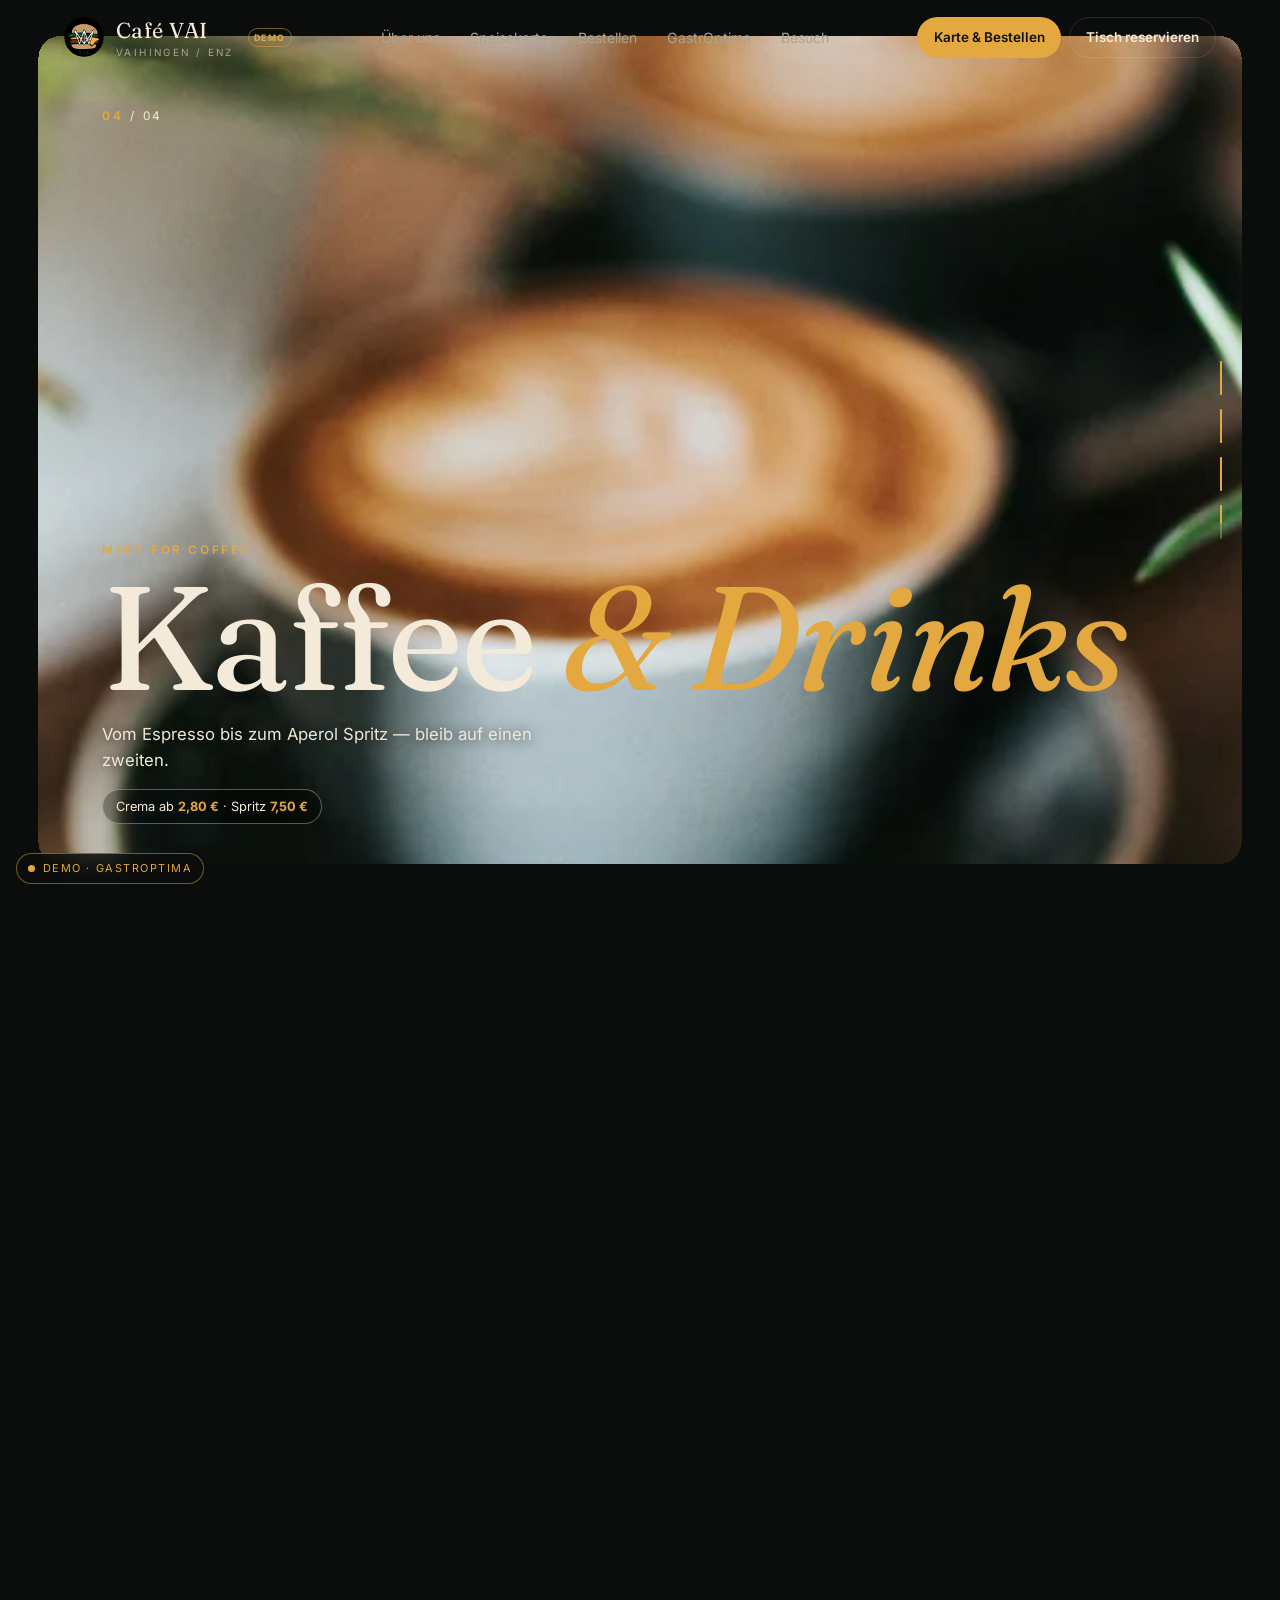
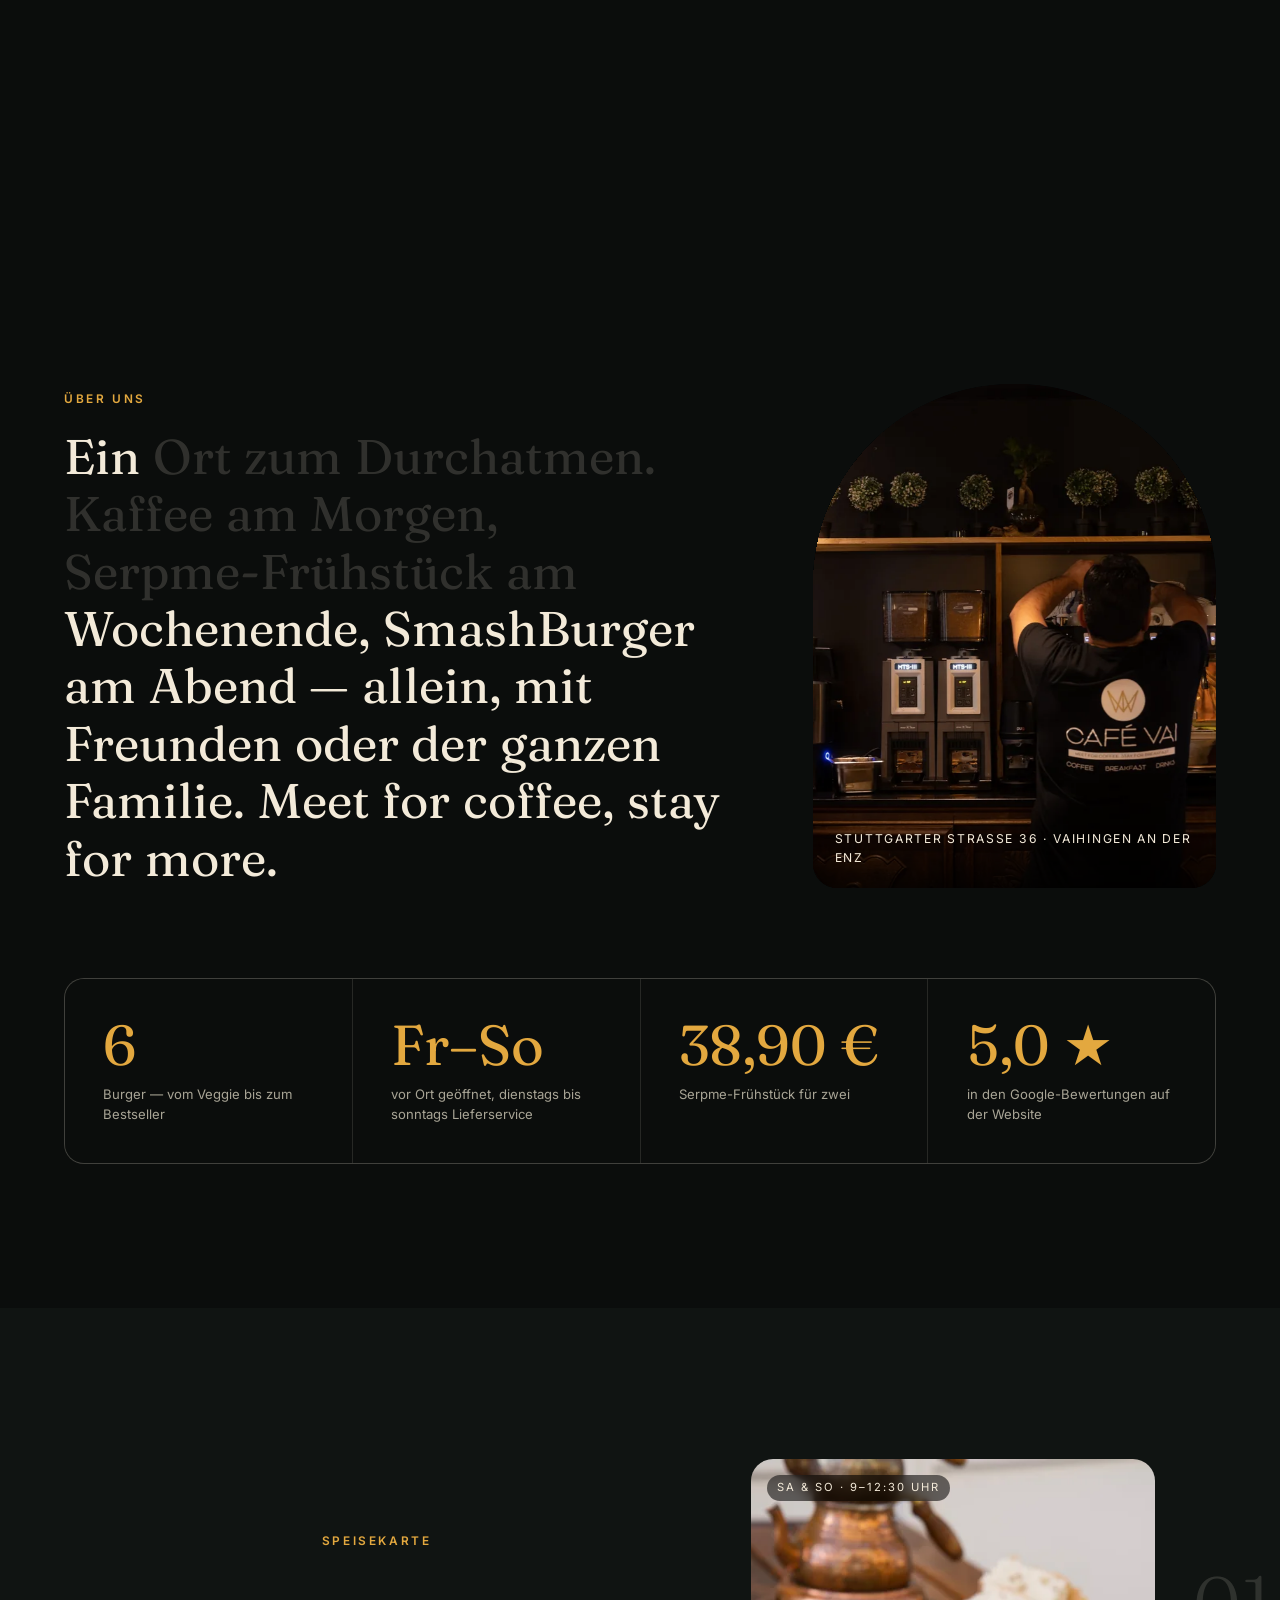
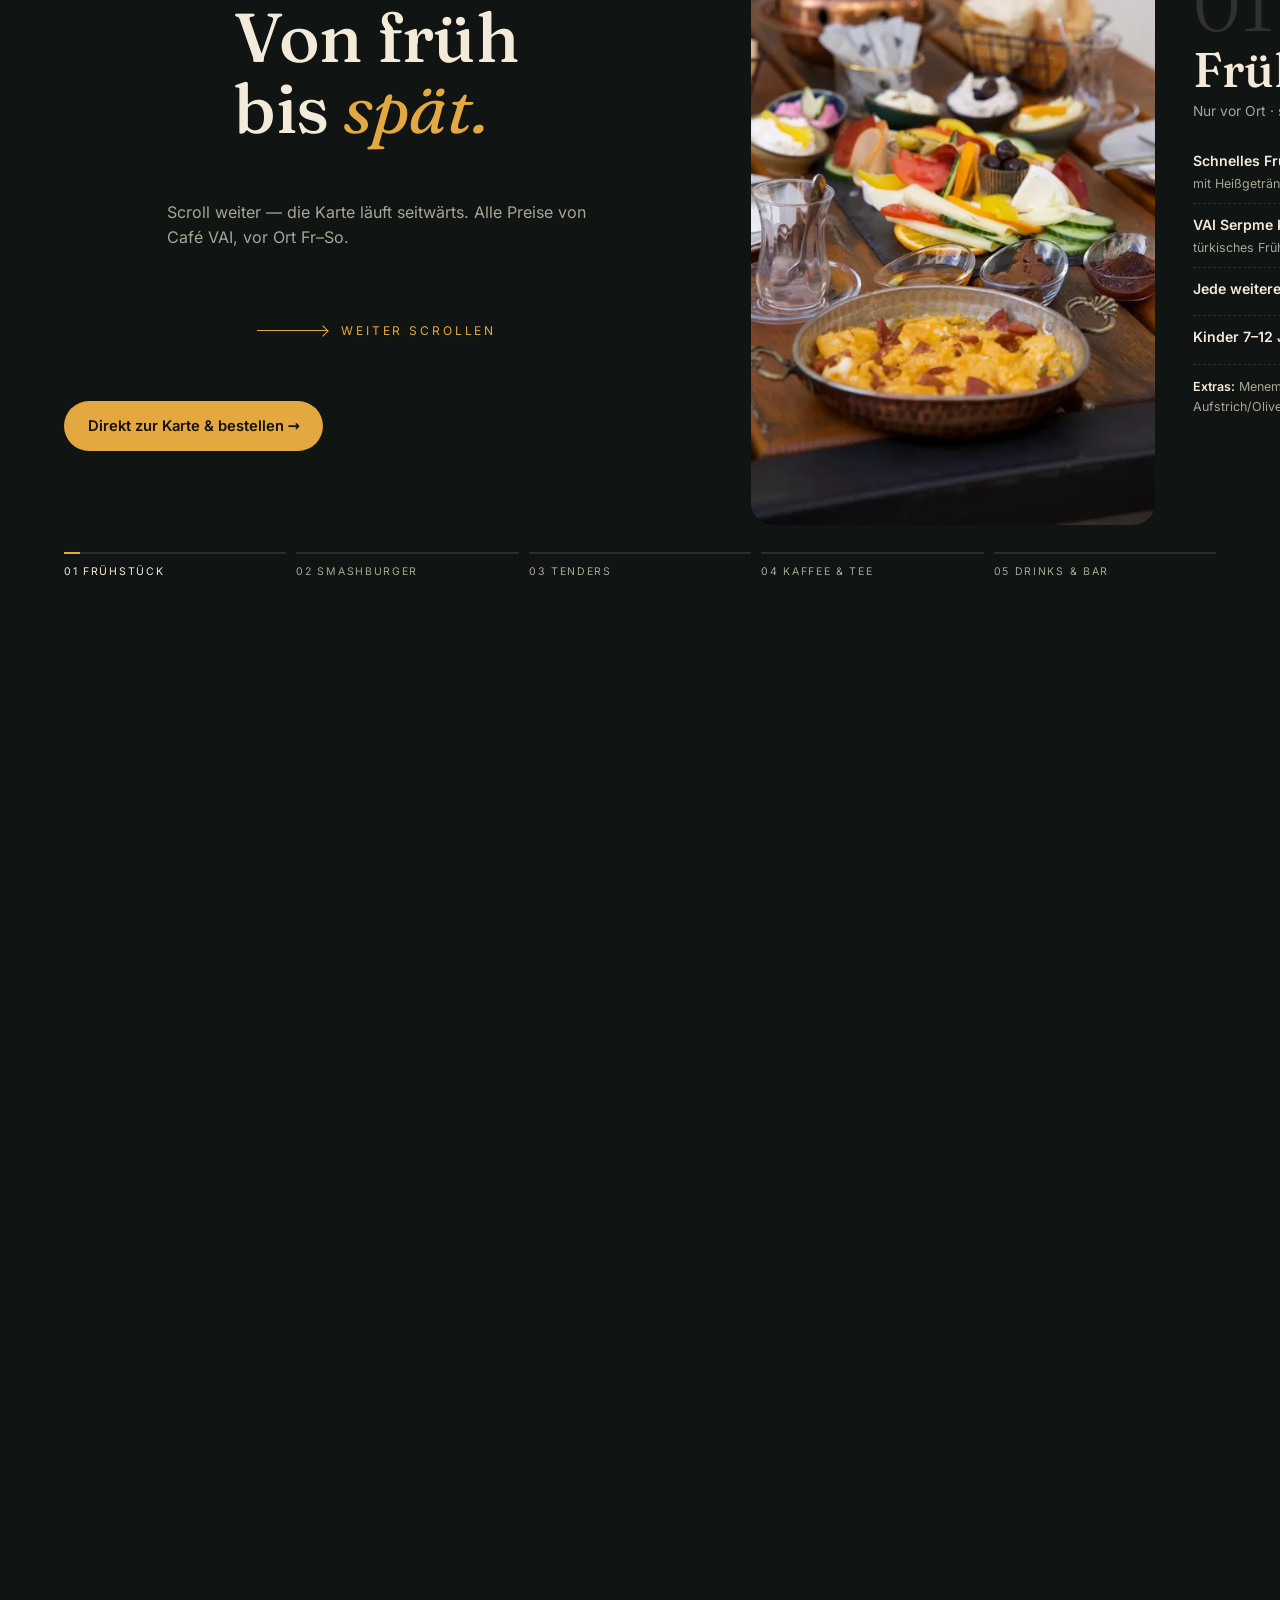
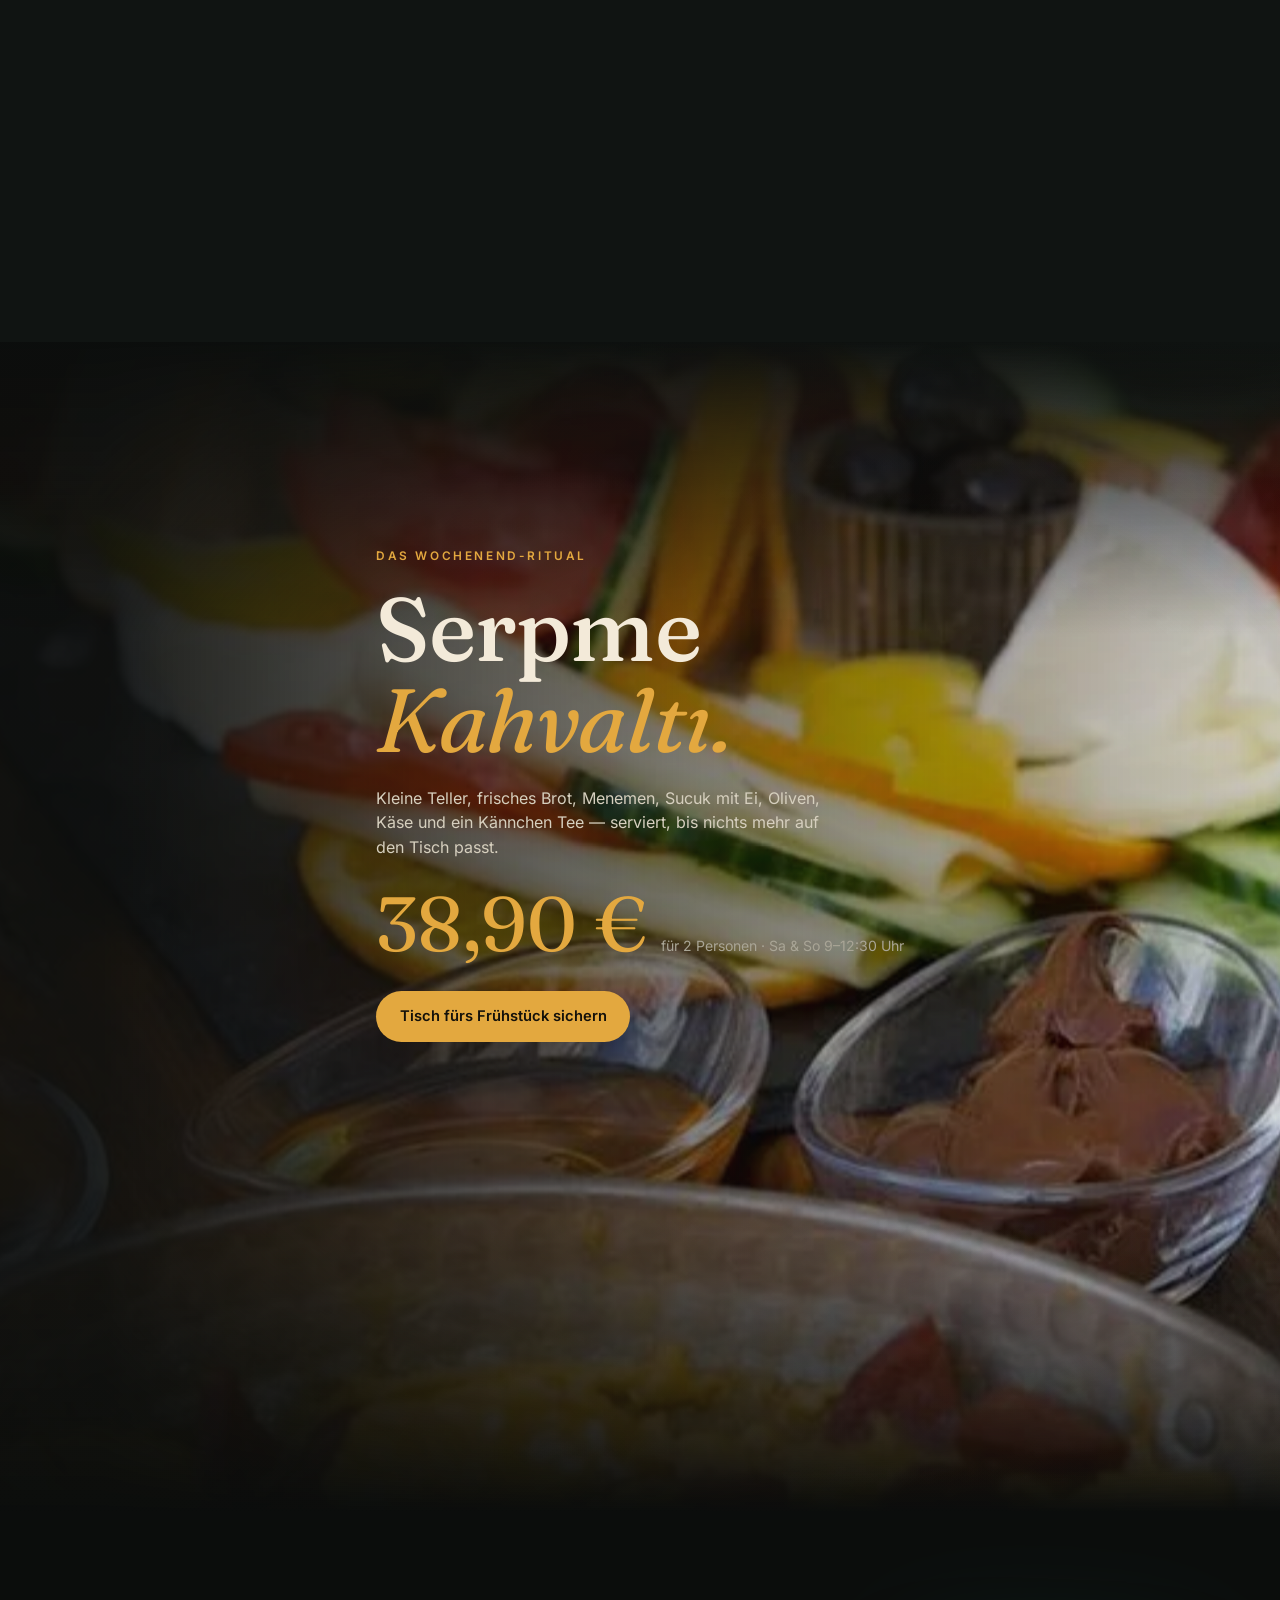
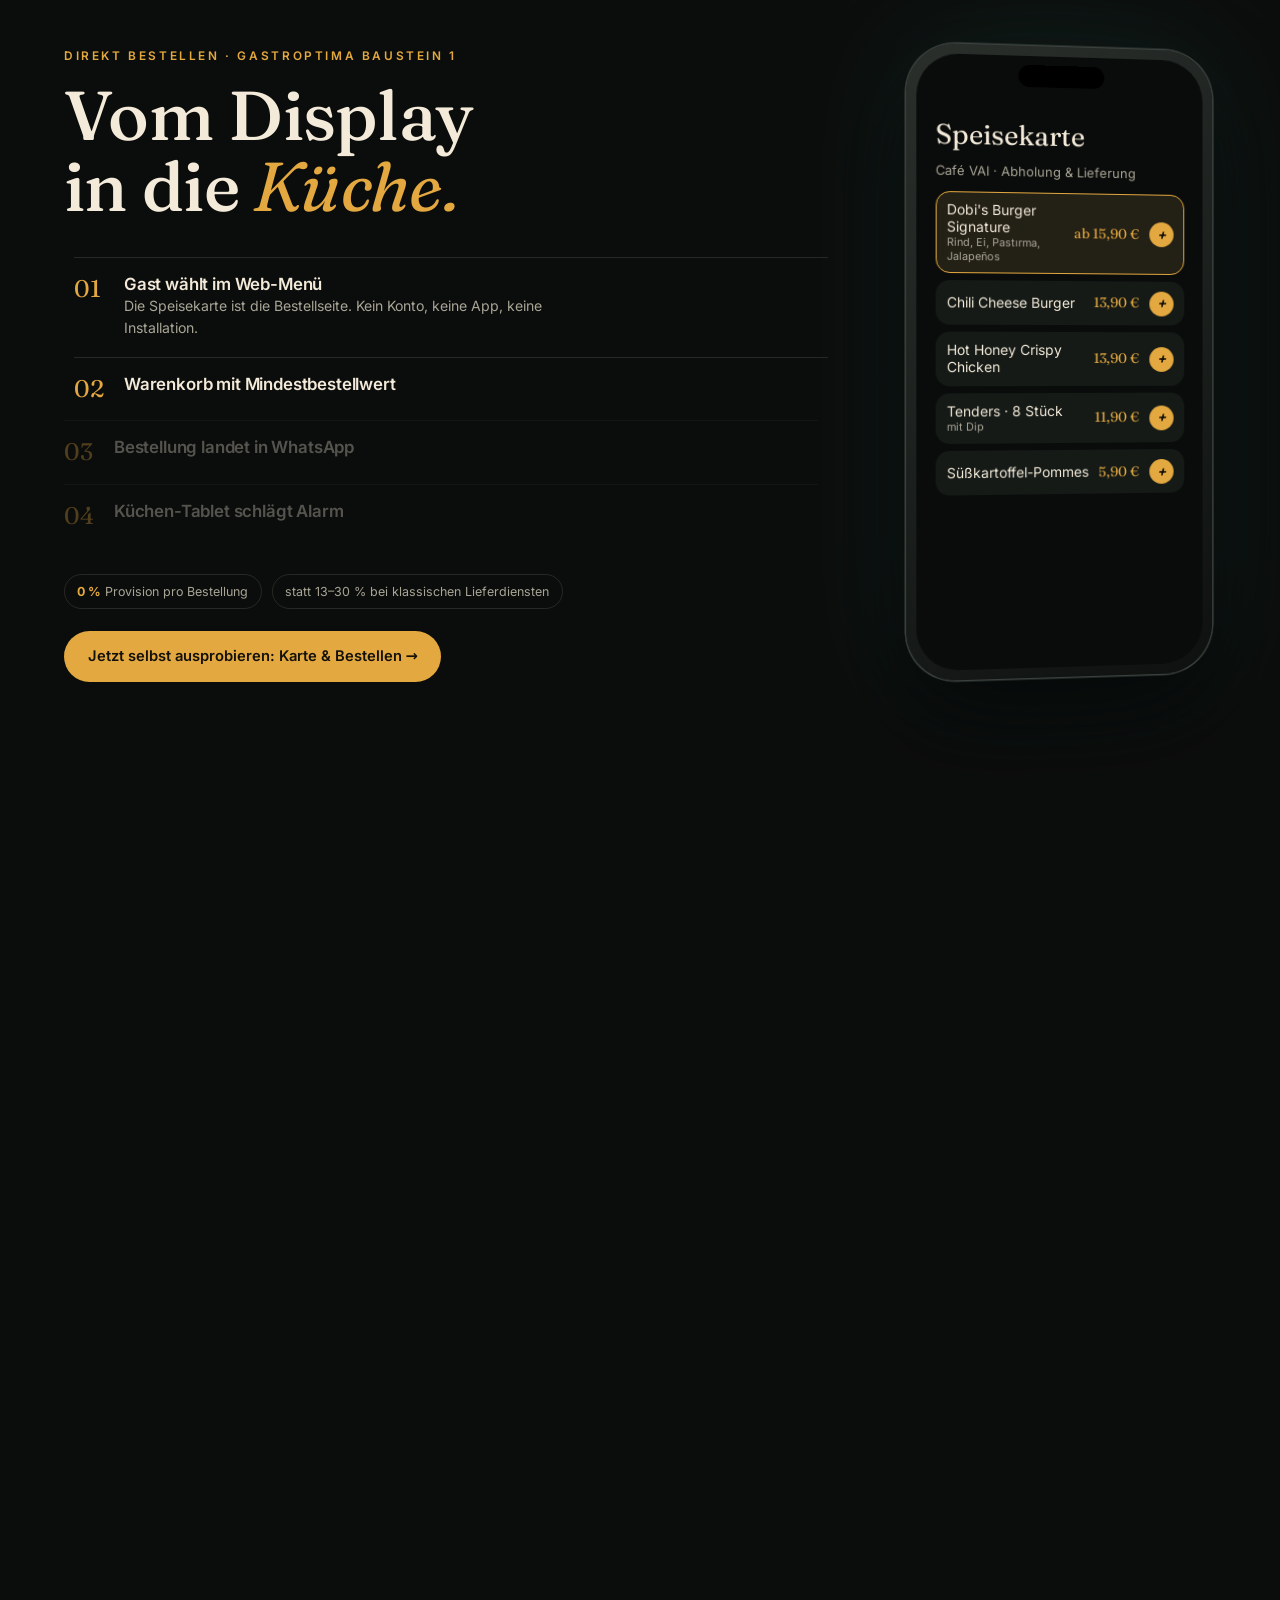
==== commit 1316fc50: "Dock: drei gleich große Wege (Karte, Reservieren, WhatsApp) Co-Authored-By: Claude Sonnet 5.5 <norep" ====
--- a/index.html
+++ b/index.html
@@ -321,7 +321,7 @@
 </footer>
 
 <div class="rosette">Demo · GastrOptima</div>
-<div class="dock" id="dock"><a class="d-karte" href="karte">Karte &amp; Bestellen</a><a class="d-res" href="#besuch">Reservieren</a><a class="d-tel" href="tel:+4970421204640" aria-label="Anrufen">☎</a></div>
+<div class="dock" id="dock"><a class="d-karte" href="karte"><svg viewBox="0 0 24 24" width="22" height="22" fill="none" stroke="currentColor" stroke-width="1.8" stroke-linecap="round" stroke-linejoin="round" aria-hidden="true"><path d="M5 4h14v16H5z"/><path d="M8.5 9h7M8.5 13h7M8.5 16.5h4"/></svg><span>Karte &amp; Bestellen</span></a><a class="d-res" href="#besuch"><svg viewBox="0 0 24 24" width="22" height="22" fill="none" stroke="currentColor" stroke-width="1.8" stroke-linecap="round" stroke-linejoin="round" aria-hidden="true"><rect x="4" y="5.5" width="16" height="14.5" rx="2.5"/><path d="M4 10h16M8.5 3.5v4M15.5 3.5v4"/></svg><span>Reservieren</span></a><a class="d-wa" href="https://wa.me/491791564135" target="_blank" rel="noopener"><svg viewBox="0 0 24 24" width="22" height="22" fill="none" stroke="currentColor" stroke-width="1.8" stroke-linecap="round" stroke-linejoin="round" aria-hidden="true"><path d="M4 5.5h16v11H10l-4.5 3.5v-3.5H4z"/><path d="M8.5 10h7M8.5 13h4"/></svg><span>WhatsApp</span></a></div>
 <script src="script.js" defer></script>
 </body>
 </html>
--- a/style.css
+++ b/style.css
@@ -374,3 +374,15 @@
 }
 @media (max-width:980px){.navcta{display:none}}
 @media (max-width:760px){.rosette{display:none}footer{padding-bottom:96px}.hero-intro{bottom:calc(11vh + 4px)}}
+
+/* Dock: drei gleich große Wege (Karte · Reservieren · WhatsApp) */
+.dock{gap:8px}
+.dock a,.dock .d-karte,.dock .d-res,.dock .d-wa{flex:1 1 0;min-width:0;display:flex;flex-direction:column;align-items:center;justify-content:center;gap:3px;padding:.6em .3em;border-radius:20px;font-size:.7rem;line-height:1.15;font-weight:700;background:rgba(18,22,20,.94);border:1px solid rgba(243,234,217,.18);color:var(--cream);text-align:center}
+.dock a svg{flex:0 0 auto}
+.dock .d-karte svg{color:var(--amber)}.dock .d-res svg{color:var(--cream)}.dock .d-wa svg{color:#3fd08a}
+.dock a:hover{border-color:var(--amber)}
+@media (min-width:761px){
+  .dock .d-tel{display:none}
+  .dock a,.dock .d-karte,.dock .d-res,.dock .d-wa{flex:0 0 auto;flex-direction:row;gap:9px;padding:.8em 1.3em;border-radius:99px;font-size:.84rem;width:auto}
+}
+@media (min-width:761px){.dock a,.dock .d-karte,.dock .d-res,.dock .d-wa{flex:0 0 172px;width:172px;justify-content:center;padding:.8em .6em}}
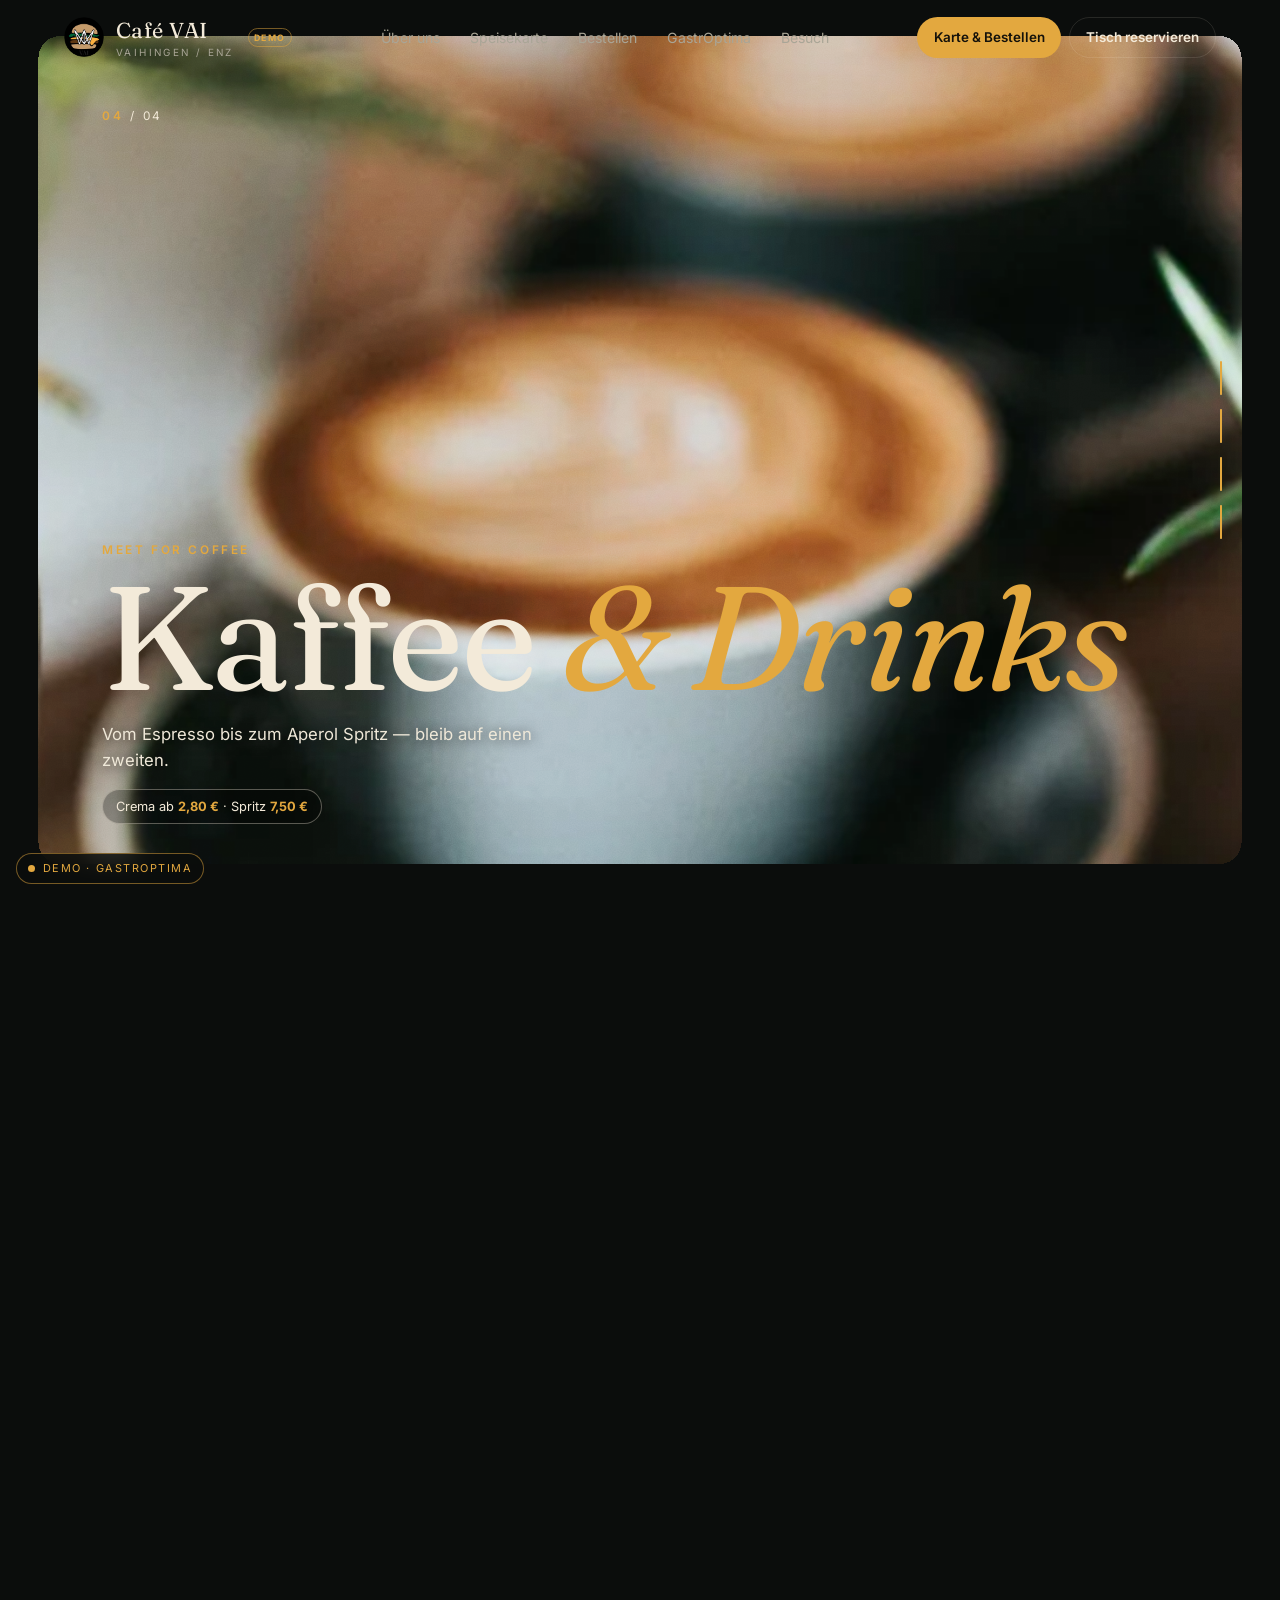
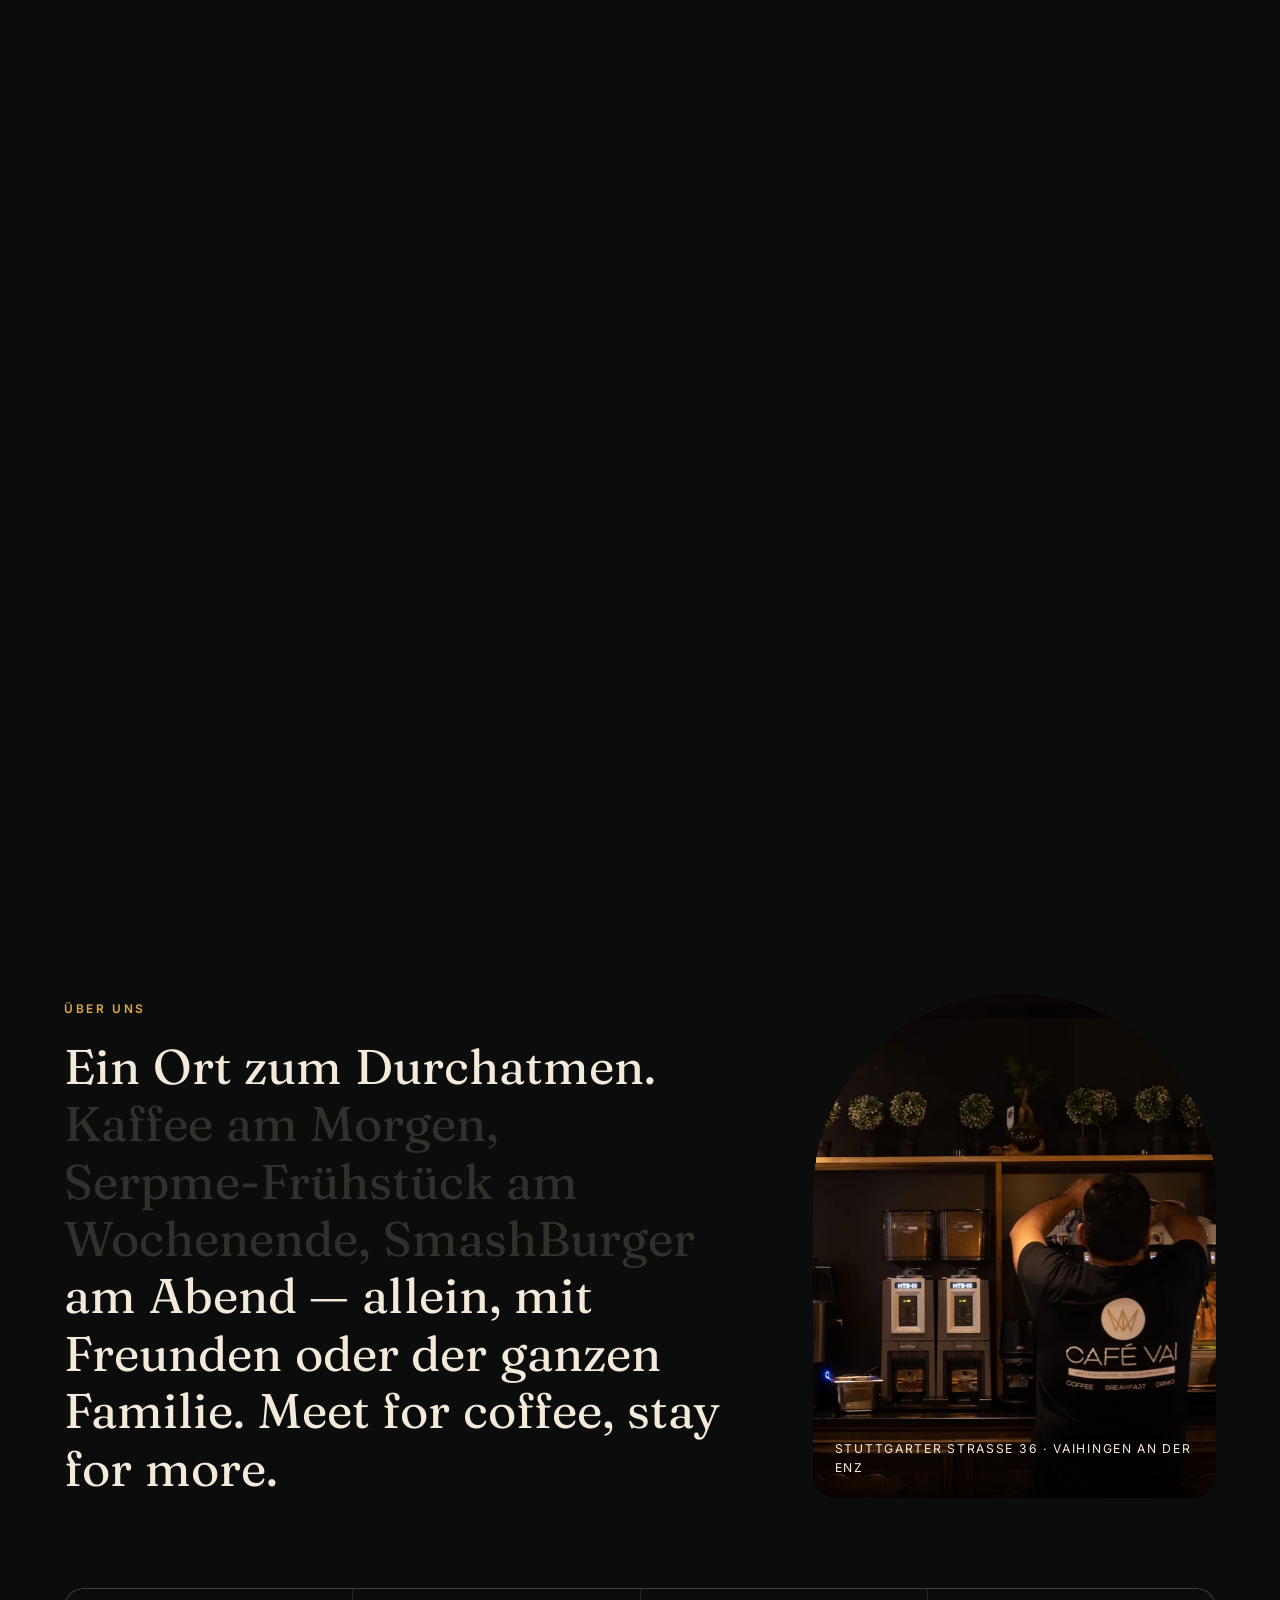
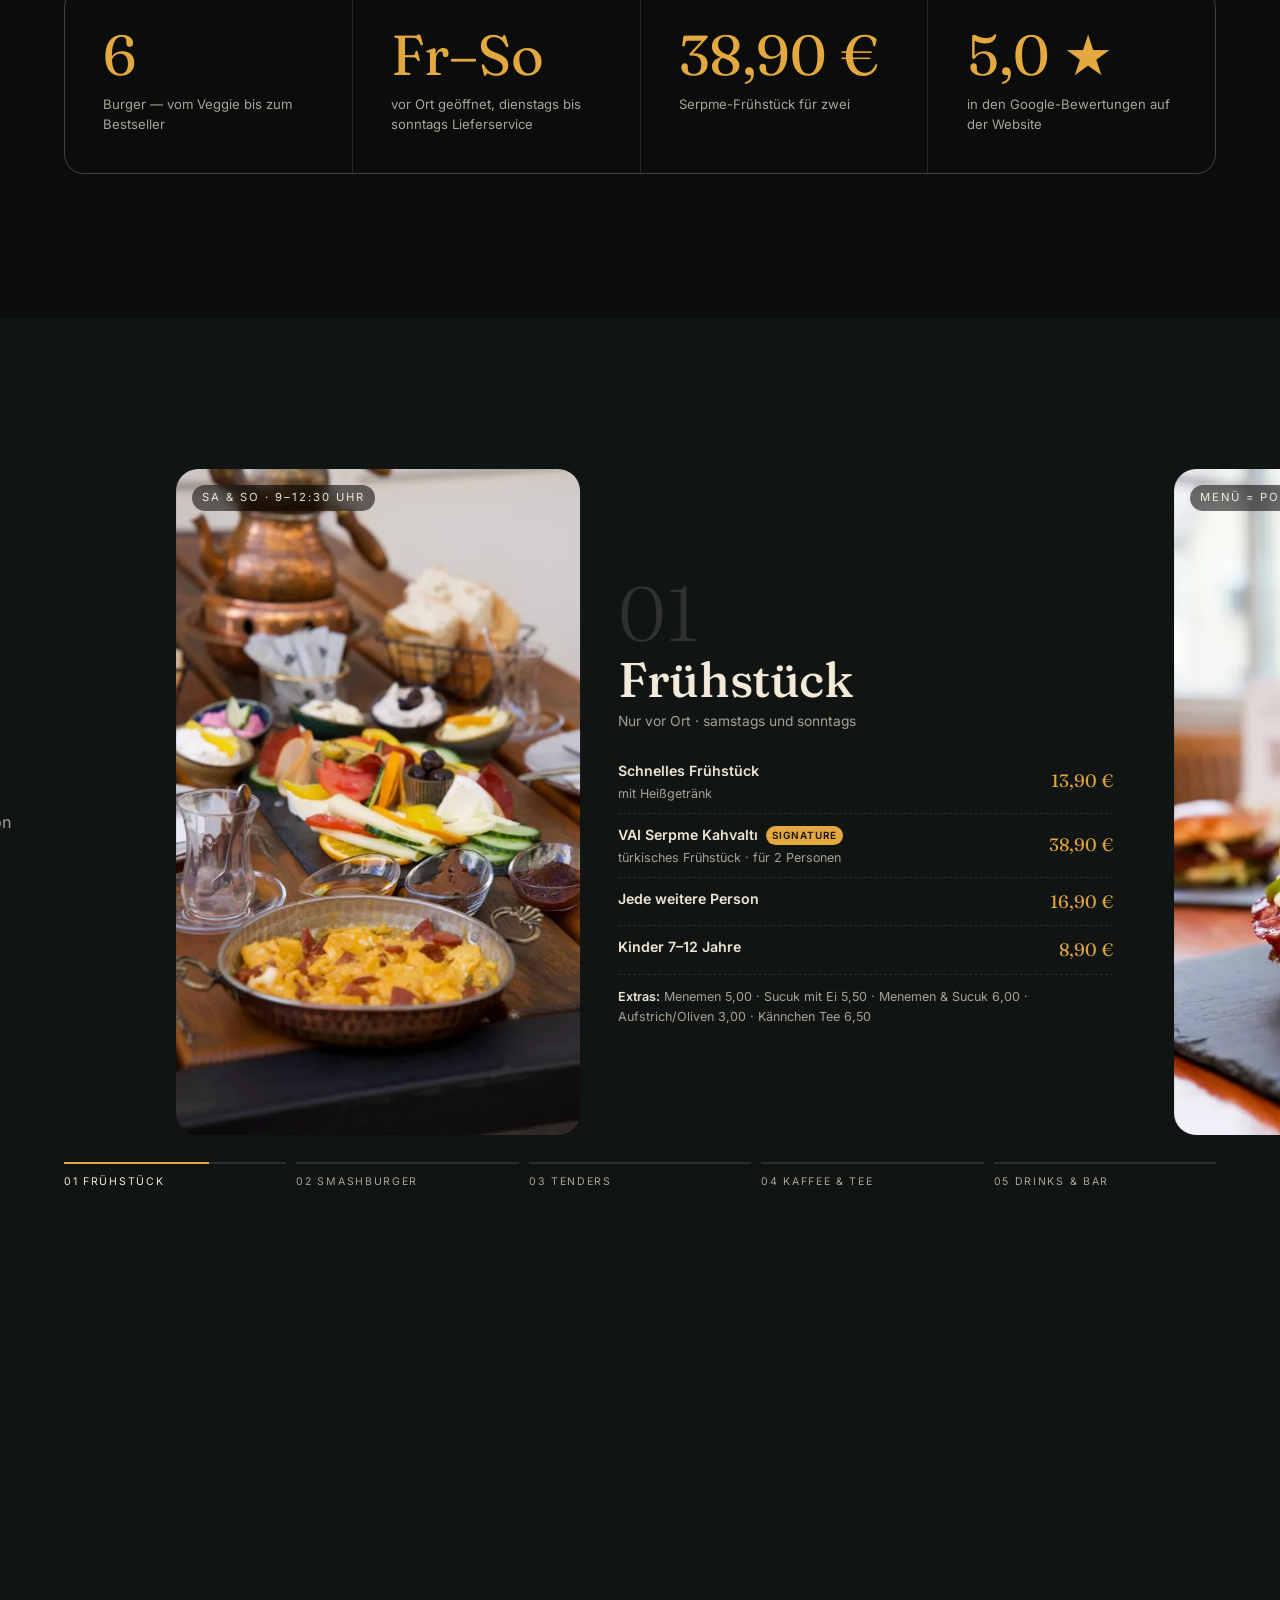
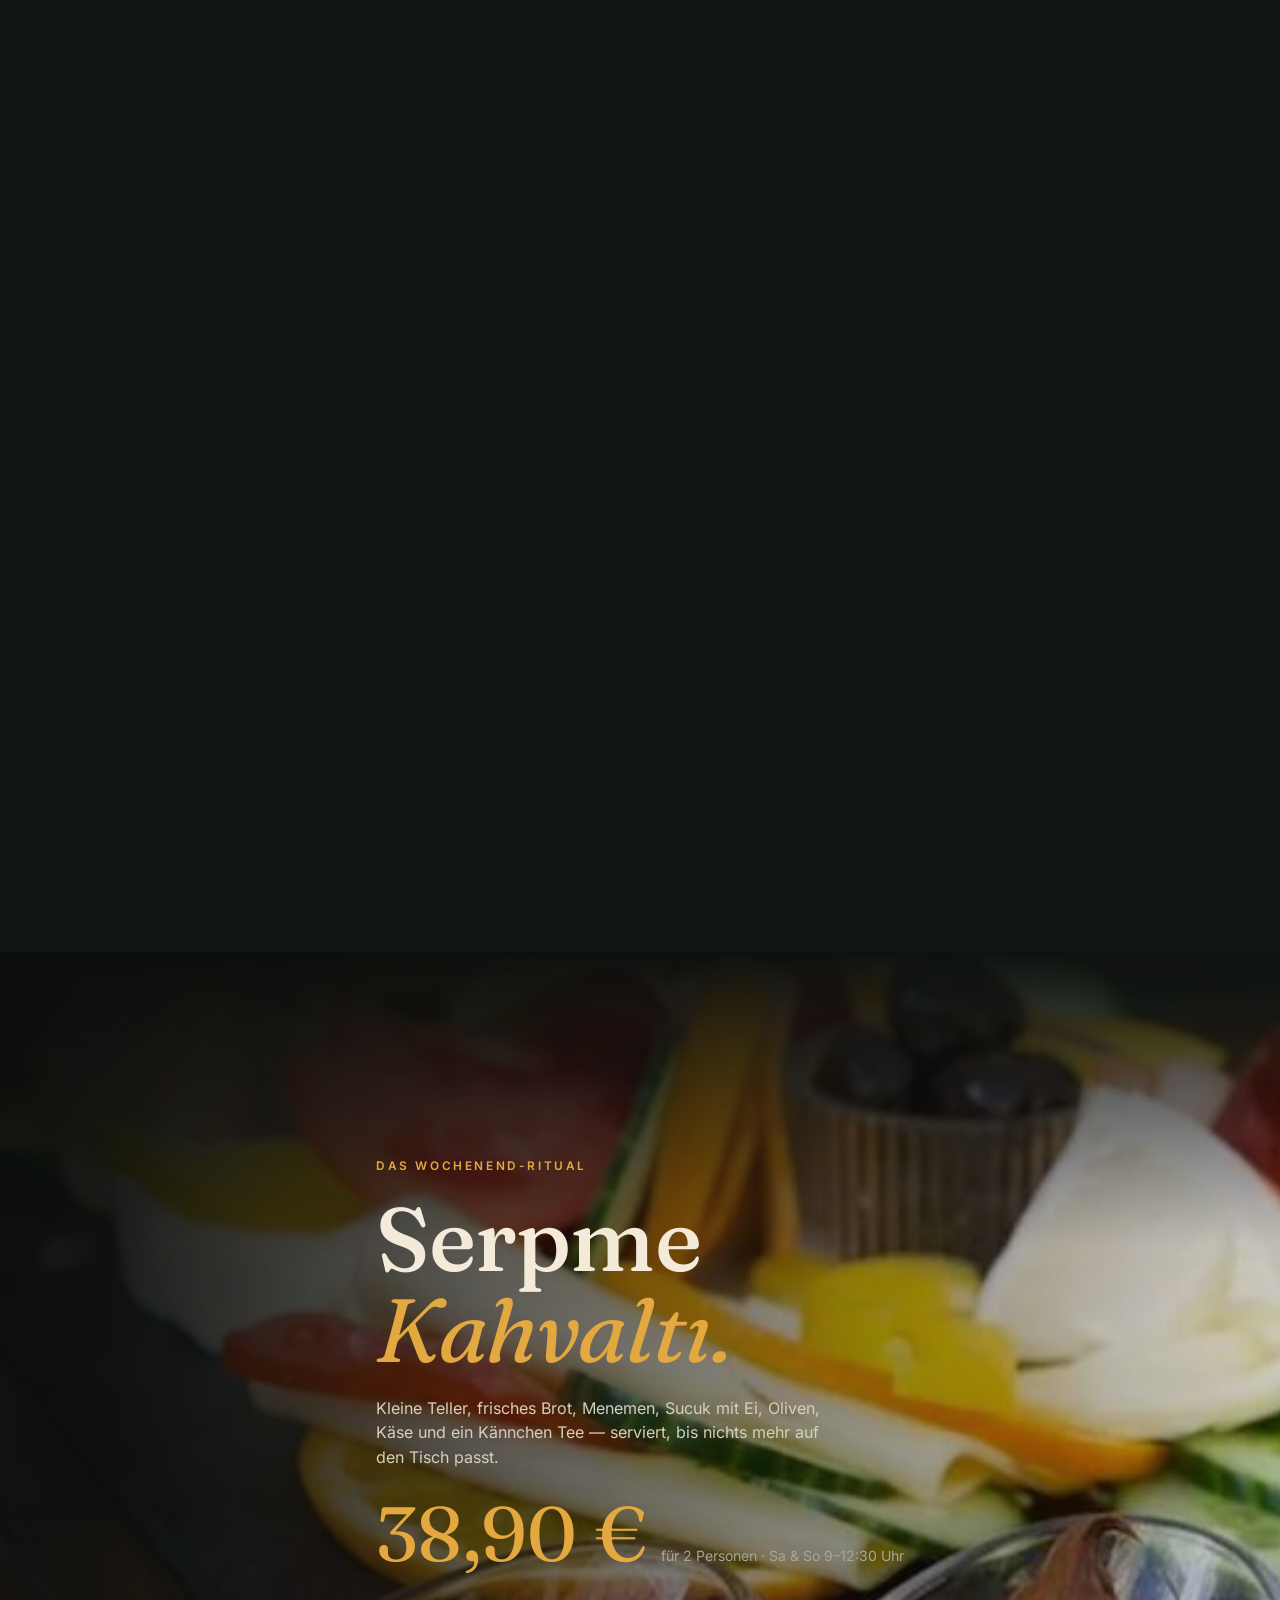
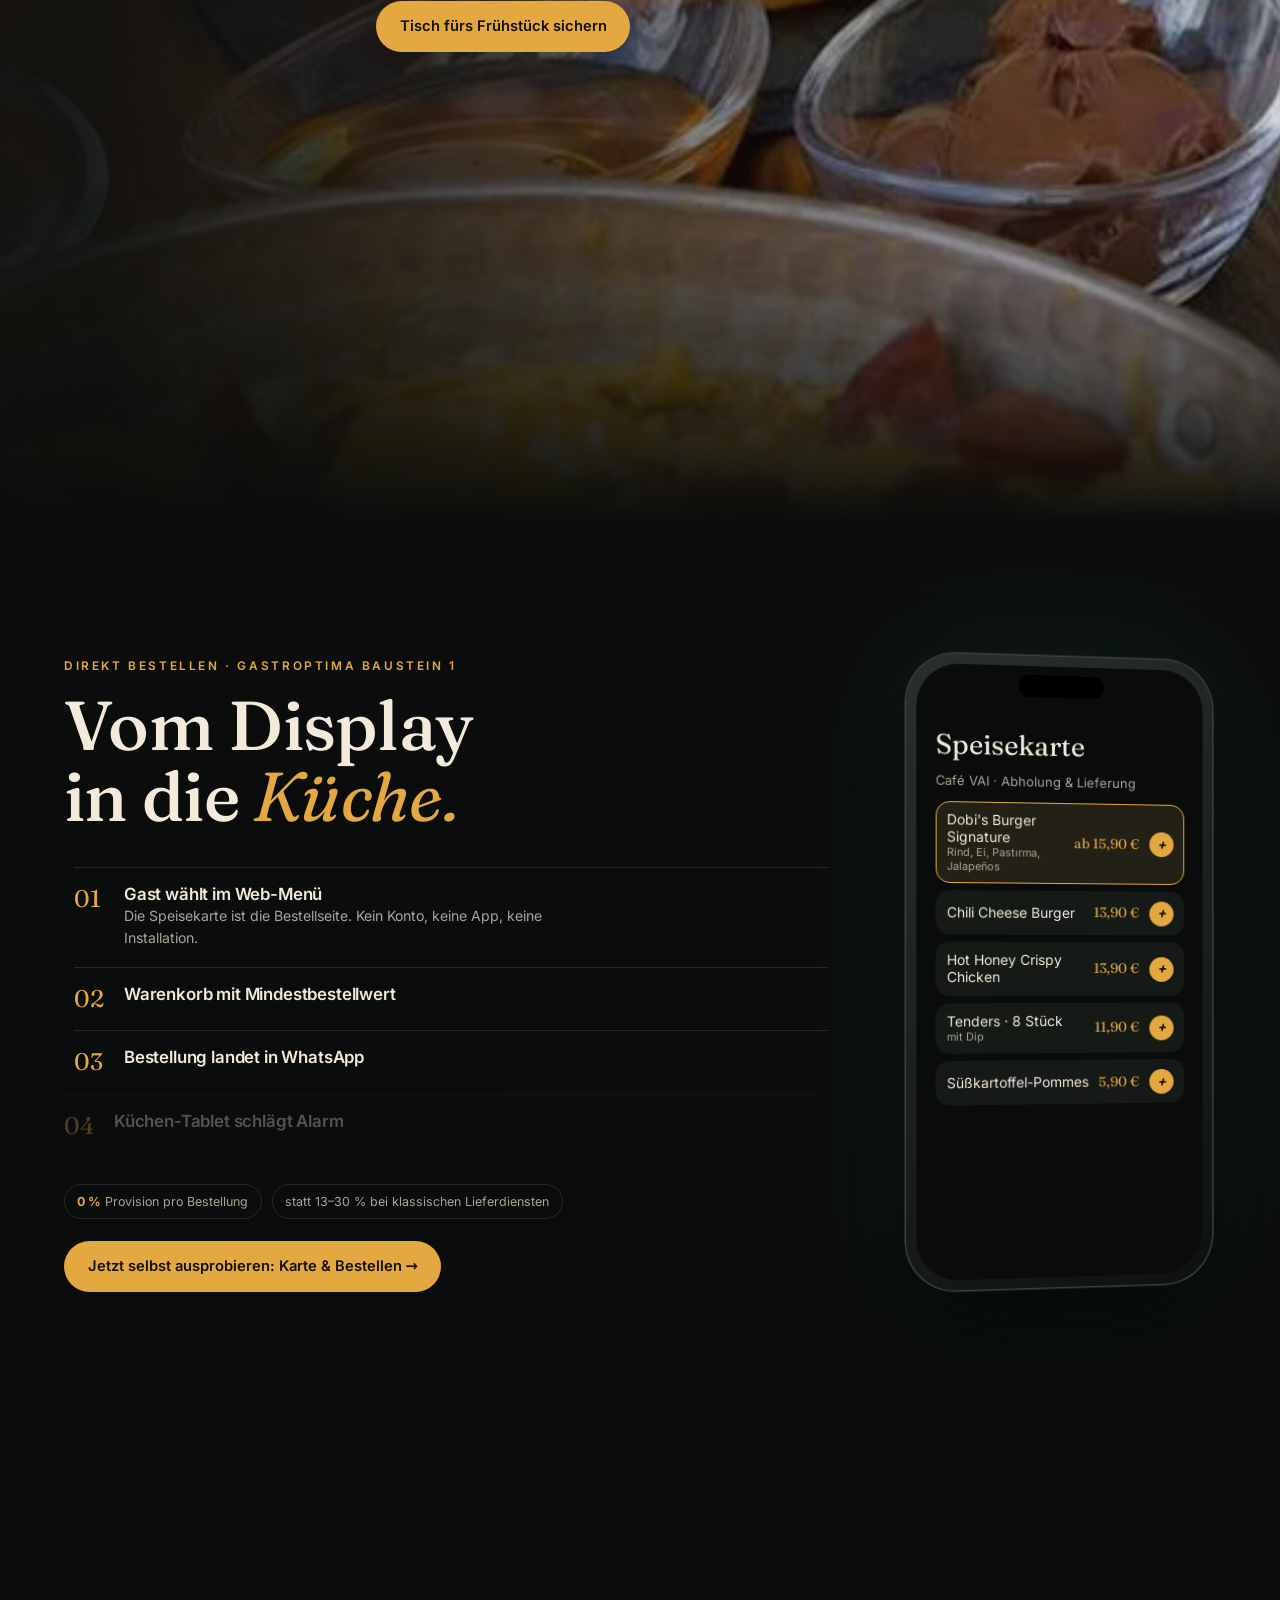
==== commit 5e30060b: "Hero: Burger zuerst, kürzere Aufweitungsphase Co-Authored-By: Claude Sonnet 5.5 <noreply@anthropic.c" ====
--- a/index.html
+++ b/index.html
@@ -38,14 +38,14 @@
   <div class="hero-stage">
     <div class="hero-bgtext" id="bgtext" aria-hidden="true">VAI</div>
     <div class="hero-frame" id="frame">
+      <div class="slide"><picture><source media="(max-width:760px)" srcset="assets/burger.webp"><img src="assets/og-burger.jpg" alt="Dobi's SmashBurger" width="1200" height="630"></picture></div>
       <div class="slide"><picture><source media="(max-width:760px)" srcset="assets/fruehstueck.webp"><img src="assets/banner-fruehstueck-echt.webp" alt="Serpme-Frühstück im Café VAI" width="1100" height="578" fetchpriority="high"></picture></div>
-      <div class="slide"><picture><source media="(max-width:760px)" srcset="assets/burger.webp"><img src="assets/og-burger.jpg" alt="Dobi's SmashBurger" width="1200" height="630"></picture></div>
       <div class="slide"><img src="assets/tenders-og.webp" alt="Crispy Tenders mit Dips" width="721" height="540" style="object-position:50% 55%"></div>
       <div class="slide"><img src="assets/banner-drinks-stock.webp" alt="Cappuccino mit Latte Art" width="1100" height="423" style="object-position:45% 50%"></div>
     </div>
     <div class="hero-caps" id="caps">
+      <div class="cap"><span class="eyebrow">Fr · Sa · So</span><div class="hero-word">Smash<em>Burger</em></div><p>140 g Rind, Spiegelei, Pastırma, Jalapeños — Dobi's Signature.</p><span class="chip">ab <b>11,90 €</b> · Menü <b>19,90 €</b></span></div>
       <div class="cap"><span class="eyebrow">Sa &amp; So · ab 9 Uhr</span><div class="hero-word">Früh<em>stück</em></div><p>Das VAI Serpme Kahvaltı: türkisches Frühstück, das den ganzen Tisch füllt.</p><span class="chip">für zwei Personen <b>38,90 €</b></span></div>
-      <div class="cap"><span class="eyebrow">Fr · Sa · So</span><div class="hero-word">Smash<em>Burger</em></div><p>140 g Rind, Spiegelei, Pastırma, Jalapeños — Dobi's Signature.</p><span class="chip">ab <b>11,90 €</b> · Menü <b>19,90 €</b></span></div>
       <div class="cap"><span class="eyebrow">100 % Hähnchenfilet</span><div class="hero-word">Crispy <em>Tenders</em></div><p>OG's oder Natural Crunchy, mit fünf Dips zum Teilen.</p><span class="chip">4 Stück <b>5,90 €</b></span></div>
       <div class="cap"><span class="eyebrow">Meet for coffee</span><div class="hero-word">Kaffee <em>&amp; Drinks</em></div><p>Vom Espresso bis zum Aperol Spritz — bleib auf einen zweiten.</p><span class="chip">Crema ab <b>2,80 €</b> · Spritz <b>7,50 €</b></span></div>
     </div>
--- a/style.css
+++ b/style.css
@@ -51,7 +51,7 @@
 .sheet a{font-family:var(--serif);font-size:2.4rem;padding:8px 0;border-bottom:1px solid var(--line)}
 
 /* ============ HERO (pinned) ============ */
-.hero{position:relative;height:560vh}
+.hero{position:relative;height:450vh}
 .hero-stage{position:sticky;top:0;height:100vh;height:100svh;overflow:hidden;background:var(--bg)}
 .hero-bgtext{position:absolute;inset:0;display:grid;place-items:center;font-family:var(--serif);font-weight:300;font-size:clamp(14rem,44vw,42rem);line-height:.8;letter-spacing:-.04em;color:transparent;-webkit-text-stroke:1.5px rgba(243,234,217,.16);user-select:none;will-change:transform,opacity}
 .hero-frame{position:absolute;inset:0;overflow:hidden;will-change:clip-path;background:#000}
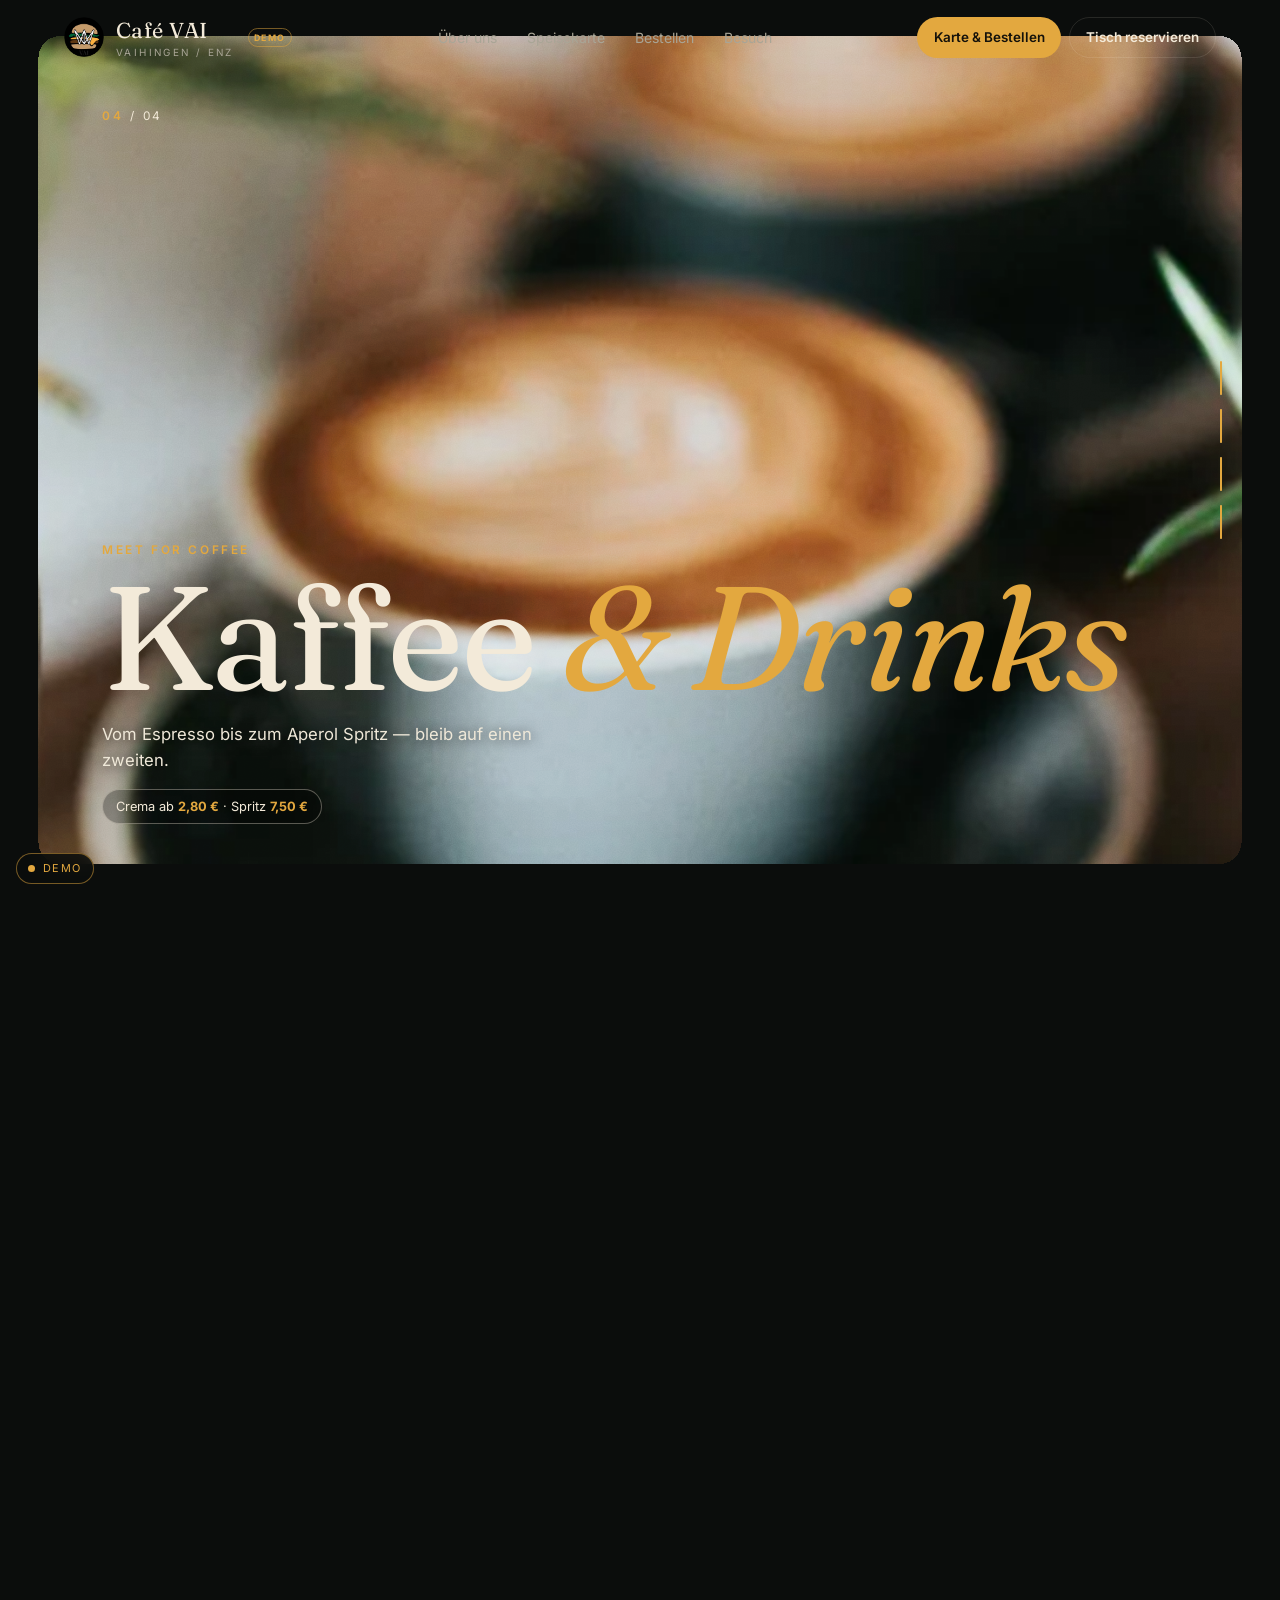
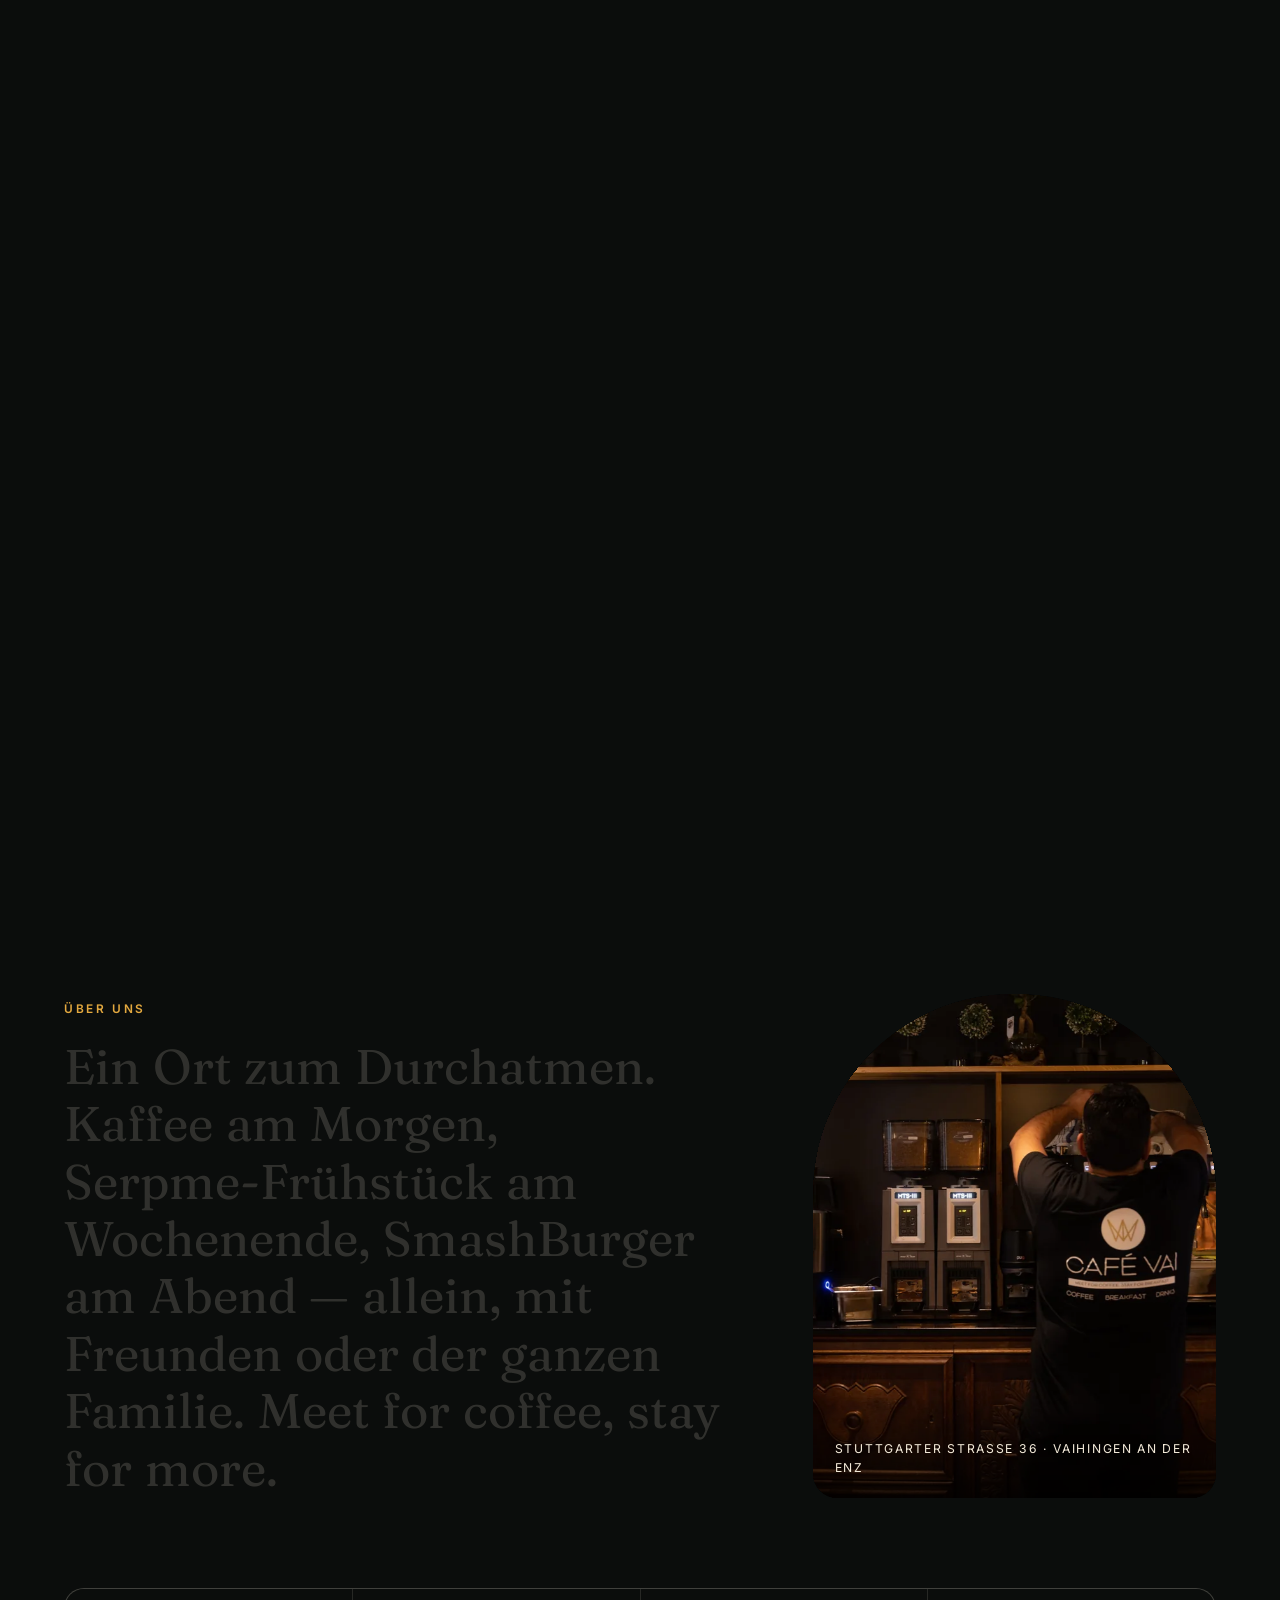
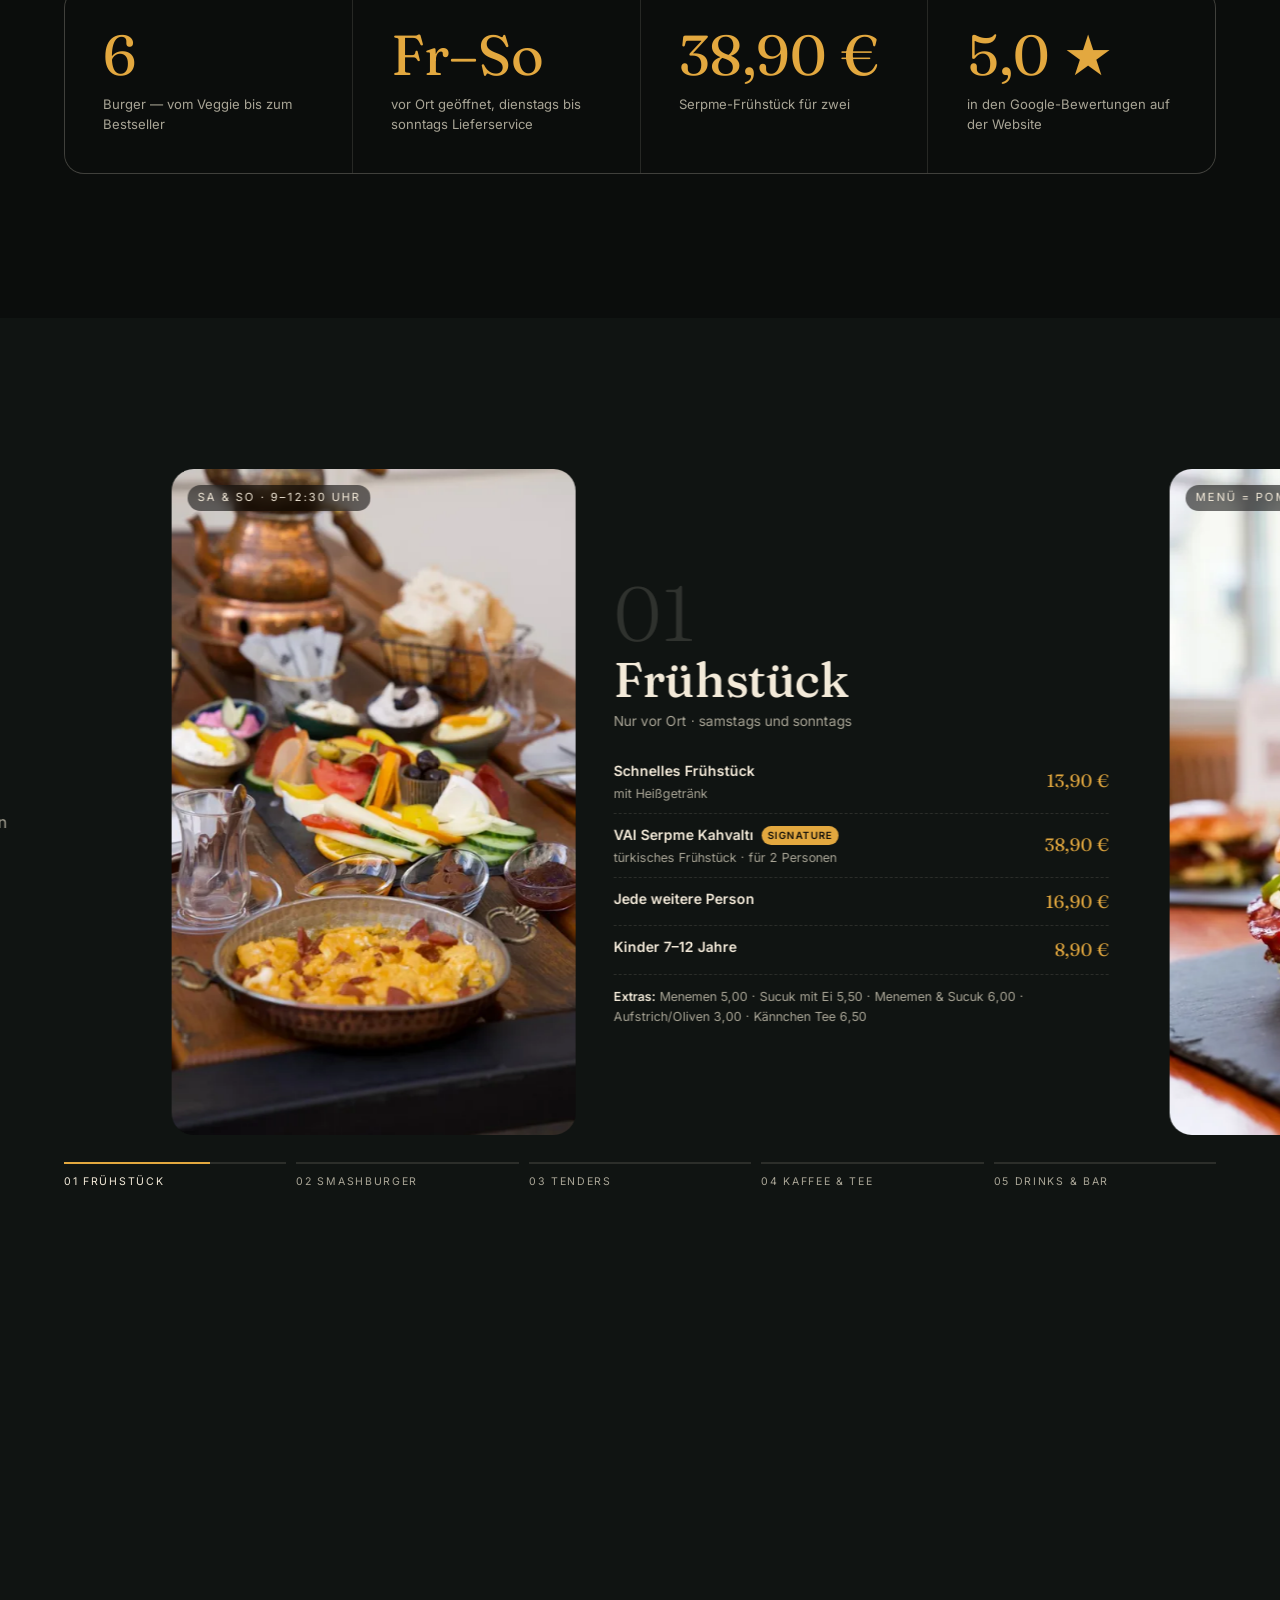
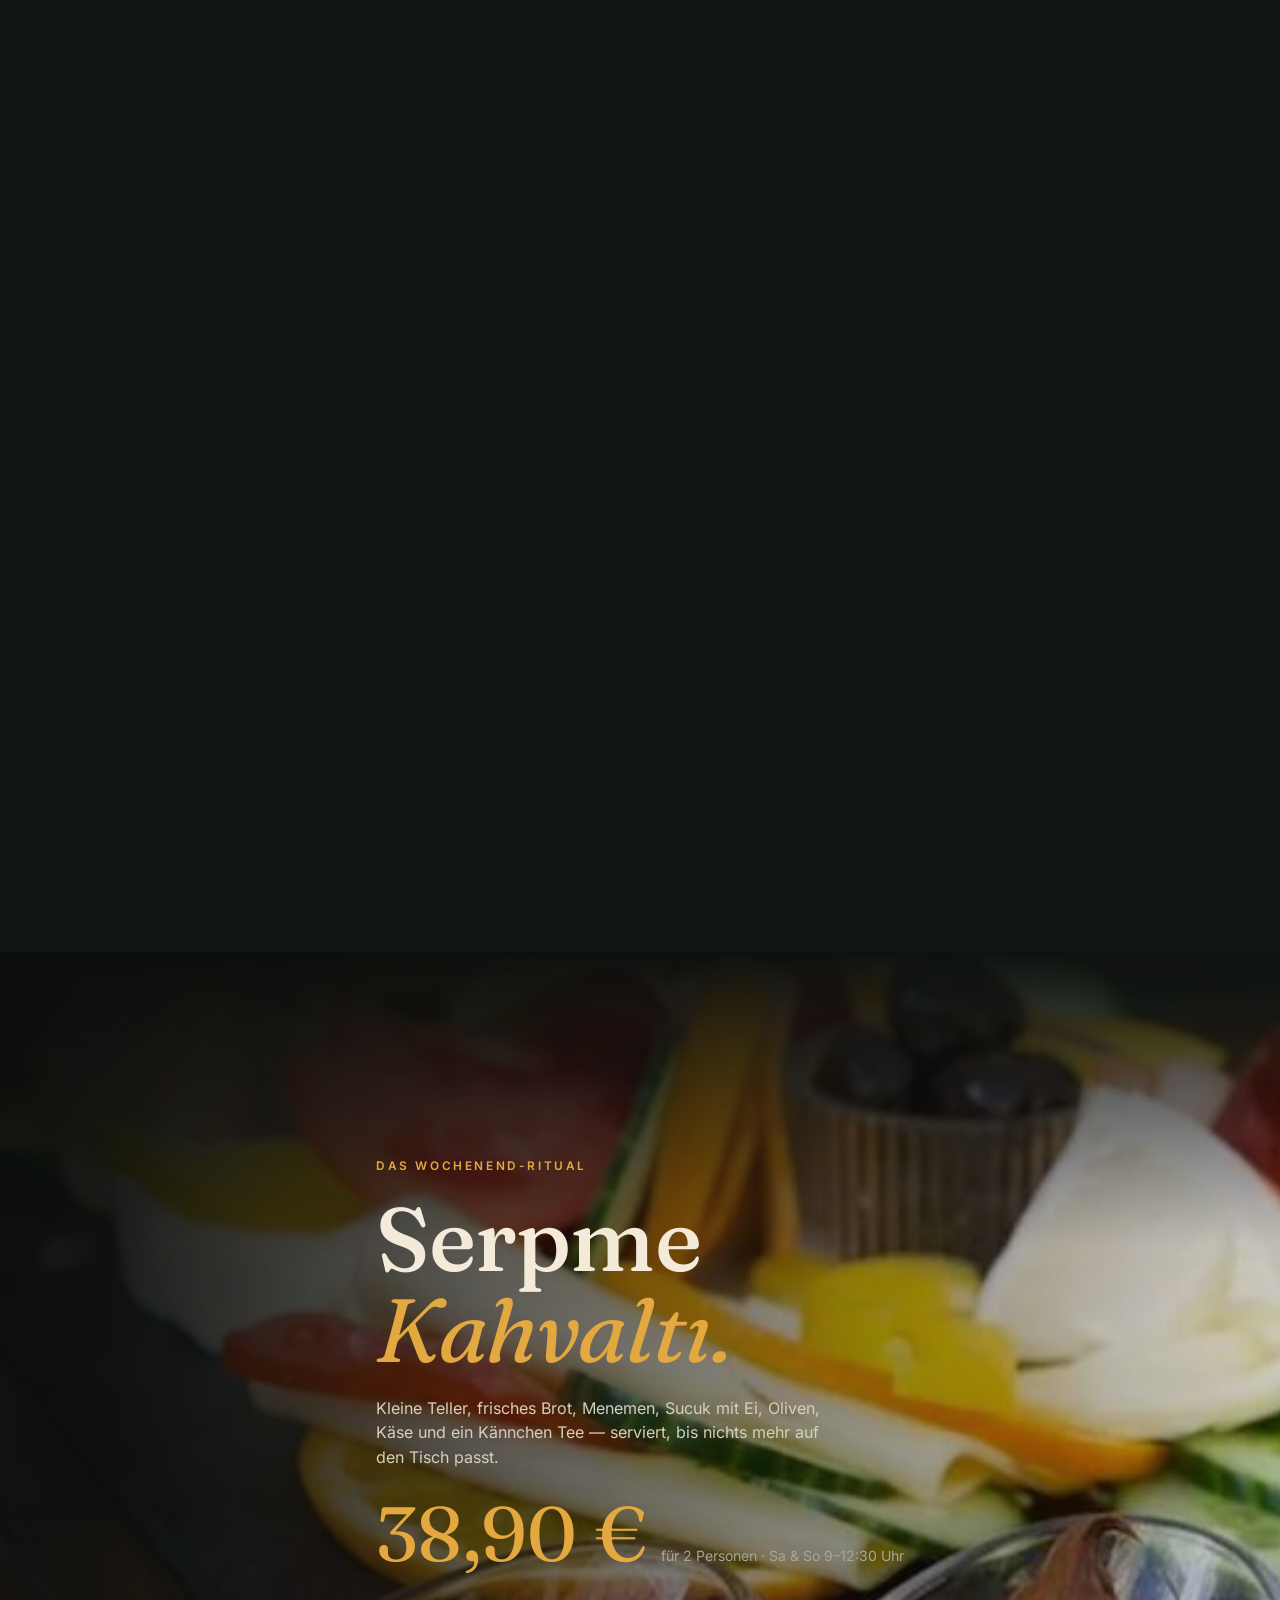
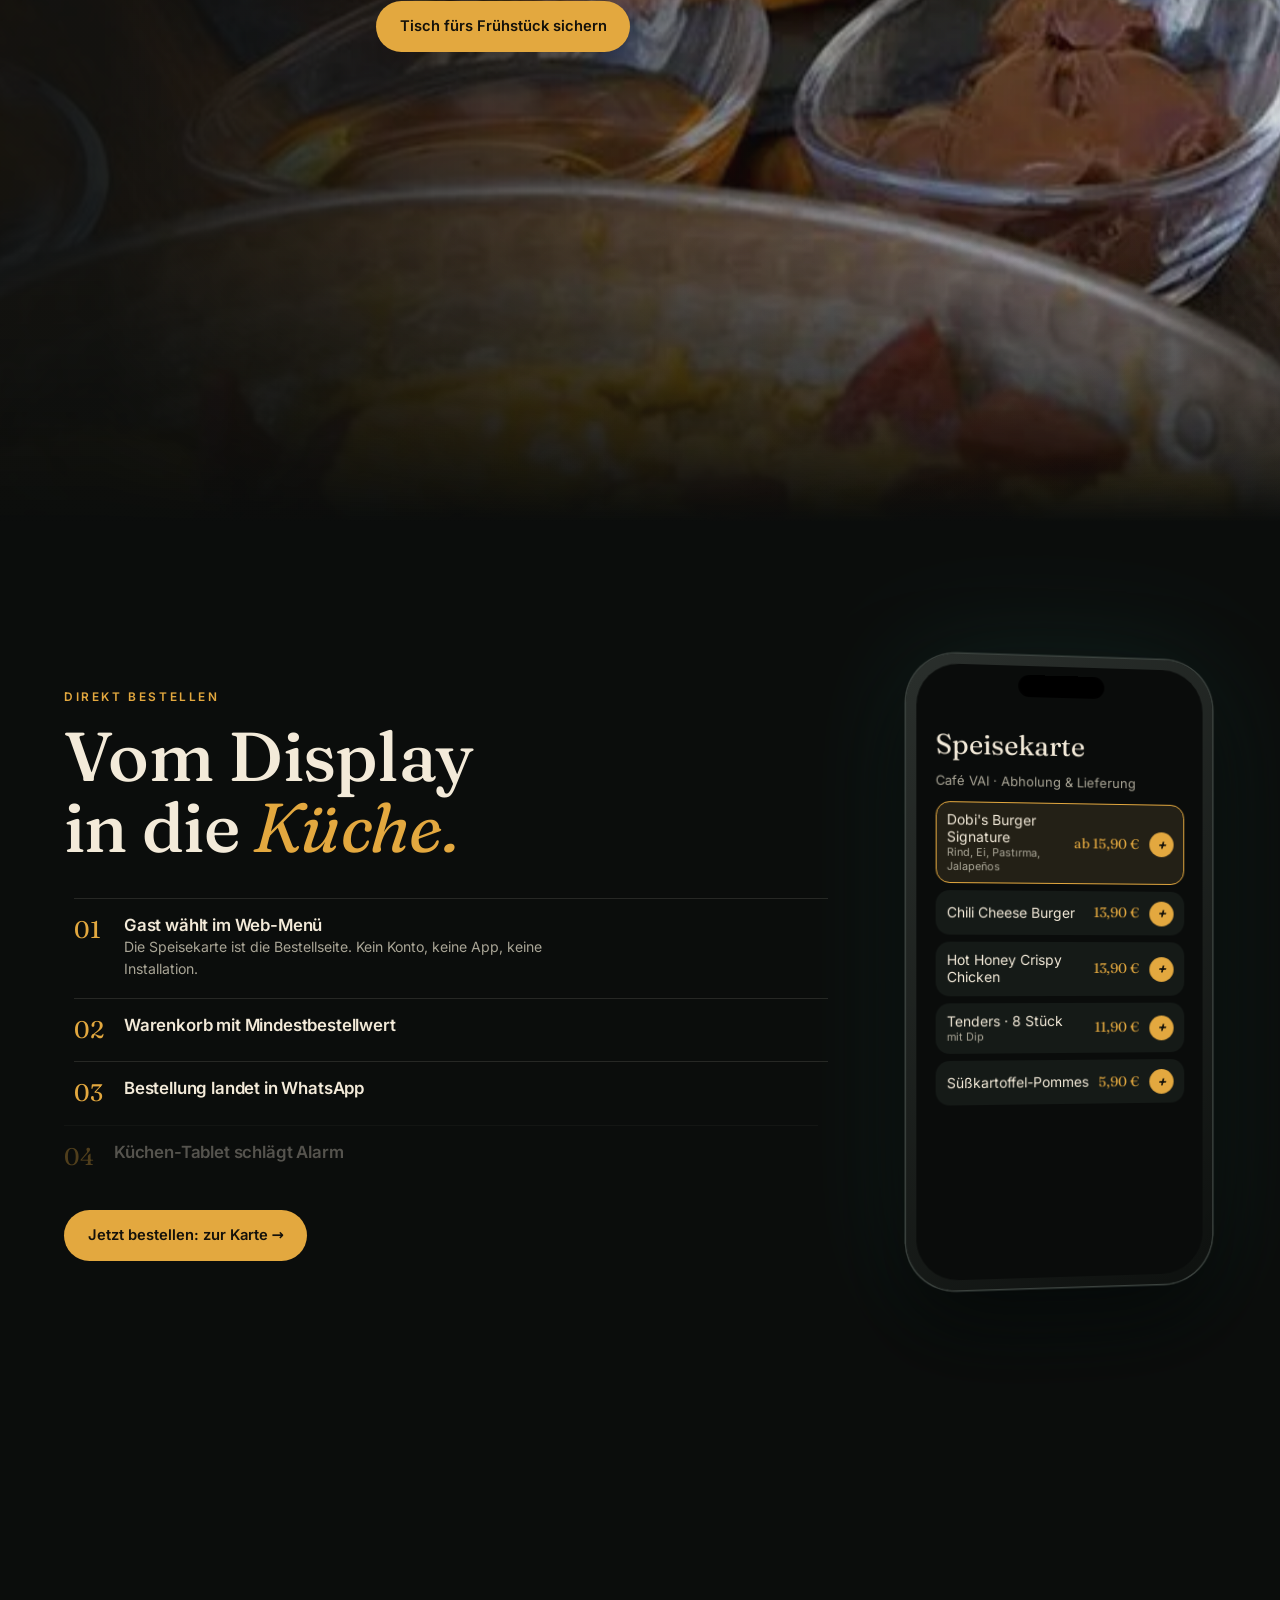
==== commit 9a390ec7: "GastrOptima-Hinweise und Bausteine-Bereich entfernt Co-Authored-By: Claude Sonnet 5.5 <noreply@anthr" ====
--- a/index.html
+++ b/index.html
@@ -3,11 +3,11 @@
 <head>
 <meta charset="utf-8">
 <meta name="viewport" content="width=device-width,initial-scale=1,viewport-fit=cover">
-<title>Café VAI — Demo by GastrOptima · Vaihingen an der Enz</title>
-<meta name="description" content="Demo-Website für Café VAI in Vaihingen an der Enz: Kaffee, Frühstück, SmashBurger, Drinks — mit Scroll-Erlebnis und GastrOptima-Bestellsystem.">
+<title>Café VAI — Demo · Vaihingen an der Enz</title>
+<meta name="description" content="Demo-Website für Café VAI in Vaihingen an der Enz: Kaffee, Frühstück, SmashBurger, Drinks — mit Scroll-Erlebnis und direkter Bestellkarte.">
 <meta name="robots" content="noindex,nofollow">
 <meta name="theme-color" content="#0b0d0c">
-<meta property="og:title" content="Café VAI — Demo by GastrOptima">
+<meta property="og:title" content="Café VAI — Demo">
 <meta property="og:type" content="website">
 <link rel="icon" type="image/png" href="assets/favicon.png">
 <link rel="apple-touch-icon" href="assets/icon-180.png">
@@ -23,14 +23,13 @@
     <li><a href="#ueber">Über uns</a></li>
     <li><a href="#speisekarte">Speisekarte</a></li>
     <li><a href="#bestellen">Bestellen</a></li>
-    <li><a href="#system">GastrOptima</a></li>
     <li><a href="#besuch">Besuch</a></li>
   </ul>
   <div class="navcta"><a class="btn btn-amber" href="karte">Karte &amp; Bestellen</a><a class="btn btn-ghost" href="#besuch">Tisch reservieren</a></div>
   <button class="burger" id="burger" aria-label="Menü"><i></i><i></i></button>
 </header>
 <nav class="sheet" id="sheet">
-  <a href="#ueber">Über uns</a><a href="#speisekarte">Speisekarte</a><a href="#bestellen">Bestellen</a><a href="#system">GastrOptima</a><a href="karte">Karte &amp; Bestellen</a><a href="#besuch">Reservieren &amp; Zeiten</a>
+  <a href="#ueber">Über uns</a><a href="#speisekarte">Speisekarte</a><a href="#bestellen">Bestellen</a><a href="karte">Karte &amp; Bestellen</a><a href="#besuch">Reservieren &amp; Zeiten</a>
 </nav>
 
 <!-- ============ HERO ============ -->
@@ -192,7 +191,7 @@
   <div class="story-stage">
     <div class="wrap story-grid">
       <div>
-        <span class="eyebrow">Direkt bestellen · GastrOptima Baustein 1</span>
+        <span class="eyebrow">Direkt bestellen</span>
         <h2>Vom Display<br>in die <em>Küche.</em></h2>
         <ol class="steps" id="steps">
           <li class="step on"><span class="n">01</span><div><h3>Gast wählt im Web-Menü</h3><p>Die Speisekarte ist die Bestellseite. Kein Konto, keine App, keine Installation.</p></div></li>
@@ -200,8 +199,7 @@
           <li class="step"><span class="n">03</span><div><h3>Bestellung landet in WhatsApp</h3><p>Fertig formatiert, mit Name und Zeit. Die Gäste sind schon da, wo sie ohnehin schreiben.</p></div></li>
           <li class="step"><span class="n">04</span><div><h3>Küchen-Tablet schlägt Alarm</h3><p>Push-Benachrichtigung mit eigenem Ton, Bildschirm bleibt an. Nichts geht unter.</p></div></li>
         </ol>
-        <div class="badges"><span class="badge"><b>0 %</b> Provision pro Bestellung</span><span class="badge">statt 13–30 % bei klassischen Lieferdiensten</span></div>
-        <p style="margin-top:22px"><a class="btn btn-amber" href="karte">Jetzt selbst ausprobieren: Karte &amp; Bestellen →</a></p>
+        <p style="margin-top:22px"><a class="btn btn-amber" href="karte">Jetzt bestellen: zur Karte →</a></p>
       </div>
       <div class="phone-col" style="perspective:1400px">
         <div class="phone" id="phone"><div class="screen-wrap">
@@ -244,22 +242,6 @@
         </div></div>
       </div>
     </div>
-  </div>
-</section>
-
-<!-- ============ BAUSTEINE ============ -->
-<section class="bs" id="system">
-  <div class="wrap">
-    <div class="bs-head">
-      <h2>Das System<br>dahinter: <em>GastrOptima.</em></h2>
-      <p>Drei Bausteine für Gastronomiebetriebe — gebaut von Menschen, die Küche und IT kennen. Diese Demo zeigt Baustein 1 mit den echten Karten- und Preisdaten von Café VAI.</p>
-    </div>
-    <div class="cards">
-      <div class="card"><span class="st">Baustein 1 · live in dieser Demo</span><h3>Bestellsystem</h3><div class="nut">Mehr Umsatz.</div><p>Aus der Speisekarte wird ein Bestellkanal — ohne Provision an Dritte.</p><ul><li>Web-Menü ohne Konto und App</li><li>Bestellung als fertige WhatsApp-Nachricht</li><li>Küchen-Tablet mit Alarmton</li></ul></div>
-      <div class="card"><span class="st">Baustein 2 · neu</span><h3>Kosten-Check</h3><div class="nut">Weniger Kosten.</div><p>Lieferantenrechnungen im Blick behalten — Preisänderungen fallen auf, bevor sie die Marge fressen.</p><ul><li>Rechnungen prüfen statt abheften</li><li>Auffällige Preissprünge sichtbar</li><li>Pilotphase läuft</li></ul></div>
-      <div class="card"><span class="st">Baustein 3 · neu</span><h3>Belegvorbereitung</h3><div class="nut">Mehr Zeit.</div><p>Belege sammeln, ordnen und für den Steuerberater bereitstellen — damit der Monatsabschluss kein Wochenende kostet.</p><ul><li>Belege sauber vorsortiert</li><li>Übergabe an den Steuerberater</li><li>Ersetzt keine Steuerberatung</li></ul></div>
-    </div>
-    <div class="pack"><span><b>Basis</b> (1)</span>·<span><b>Plus</b> (1+2)</span>·<span><b>Premium</b> (1+2+3)</span></div>
   </div>
 </section>
 
@@ -303,7 +285,7 @@
 <section class="cta">
   <div class="wrap">
     <h2>Meet for coffee.<br><em style="color:var(--amber)">Stay for more.</em></h2>
-    <p>So fühlt sich eine Website an, die so gut ist wie der Laden. Gebaut mit GastrOptima.</p>
+    <p>Komm vorbei, reserviere deinen Tisch oder bestell direkt über die Karte.</p>
     <div class="row"><a class="btn btn-amber" href="#besuch">Tisch reservieren</a><a class="btn btn-ghost" href="#bestellen">Bestellung ansehen</a></div>
   </div>
 </section>
@@ -316,11 +298,11 @@
       <div><h4>Folgen</h4><ul><li><a href="https://instagram.com/cafe_vai" target="_blank" rel="noopener">Instagram @cafe_vai</a></li><li><a href="#besuch">Reservieren</a></li><li><a href="#bestellen">Bestellen</a></li><li><a href="karte">Karte &amp; Bestellen</a></li><li><a href="qr.html">Tischaufsteller</a></li></ul></div>
       <div><h4>Rechtliches</h4><ul><li><a href="impressum.html">Impressum</a></li><li><a href="datenschutz.html">Datenschutz</a></li></ul></div>
     </div>
-    <div class="legal"><span>Demo-Entwurf · nicht die offizielle Website von Café VAI</span><span>Gebaut von <a href="https://www.hasi-elektronic.de" target="_blank" rel="noopener">Hasi Elektronic</a> mit <a href="https://gastroptima.de" target="_blank" rel="noopener">GastrOptima</a></span></div>
+    <div class="legal"><span>Demo-Entwurf · nicht die offizielle Website von Café VAI</span><span>Gebaut von <a href="https://www.hasi-elektronic.de" target="_blank" rel="noopener">Hasi Elektronic</a></span></div>
   </div>
 </footer>
 
-<div class="rosette">Demo · GastrOptima</div>
+<div class="rosette">Demo</div>
 <div class="dock" id="dock"><a class="d-karte" href="karte"><svg viewBox="0 0 24 24" width="22" height="22" fill="none" stroke="currentColor" stroke-width="1.8" stroke-linecap="round" stroke-linejoin="round" aria-hidden="true"><path d="M5 4h14v16H5z"/><path d="M8.5 9h7M8.5 13h7M8.5 16.5h4"/></svg><span>Karte &amp; Bestellen</span></a><a class="d-res" href="#besuch"><svg viewBox="0 0 24 24" width="22" height="22" fill="none" stroke="currentColor" stroke-width="1.8" stroke-linecap="round" stroke-linejoin="round" aria-hidden="true"><rect x="4" y="5.5" width="16" height="14.5" rx="2.5"/><path d="M4 10h16M8.5 3.5v4M15.5 3.5v4"/></svg><span>Reservieren</span></a><a class="d-wa" href="https://wa.me/491791564135" target="_blank" rel="noopener"><svg viewBox="0 0 24 24" width="22" height="22" fill="none" stroke="currentColor" stroke-width="1.8" stroke-linecap="round" stroke-linejoin="round" aria-hidden="true"><path d="M4 5.5h16v11H10l-4.5 3.5v-3.5H4z"/><path d="M8.5 10h7M8.5 13h4"/></svg><span>WhatsApp</span></a></div>
 <script src="script.js" defer></script>
 </body>
--- a/style.css
+++ b/style.css
@@ -1,4 +1,4 @@
-/* Café VAI — Demo · GastrOptima */
+/* Café VAI — Demo */
 @font-face{font-family:"Fraunces";src:url(assets/fraunces-latin-wght-normal.woff2) format("woff2");font-weight:100 900;font-style:normal;font-display:swap}
 @font-face{font-family:"Fraunces";src:url(assets/fraunces-latin-wght-italic.woff2) format("woff2");font-weight:100 900;font-style:italic;font-display:swap}
 @font-face{font-family:"Inter";src:url(assets/inter-latin-wght-normal.woff2) format("woff2");font-weight:100 900;font-style:normal;font-display:swap}
@@ -201,7 +201,7 @@
 .k-card .t{color:var(--muted);font-size:.9em;margin-top:.5em;border-top:1px dashed var(--line);padding-top:.6em}
 .k-btn{margin-top:auto;border-radius:1em;background:var(--teal2);color:#04211c;text-align:center;font-weight:700;padding:.9em;font-size:.9em}
 
-/* ============ BAUSTEINE ============ */
+/* ============ KARTEN ============ */
 .bs{padding:clamp(90px,14vh,170px) 0;background:var(--bg2)}
 .bs-head{display:grid;grid-template-columns:1fr 1fr;gap:40px;align-items:end;margin-bottom:clamp(36px,6vh,70px)}
 .bs-head p{color:var(--muted);max-width:480px;justify-self:end}
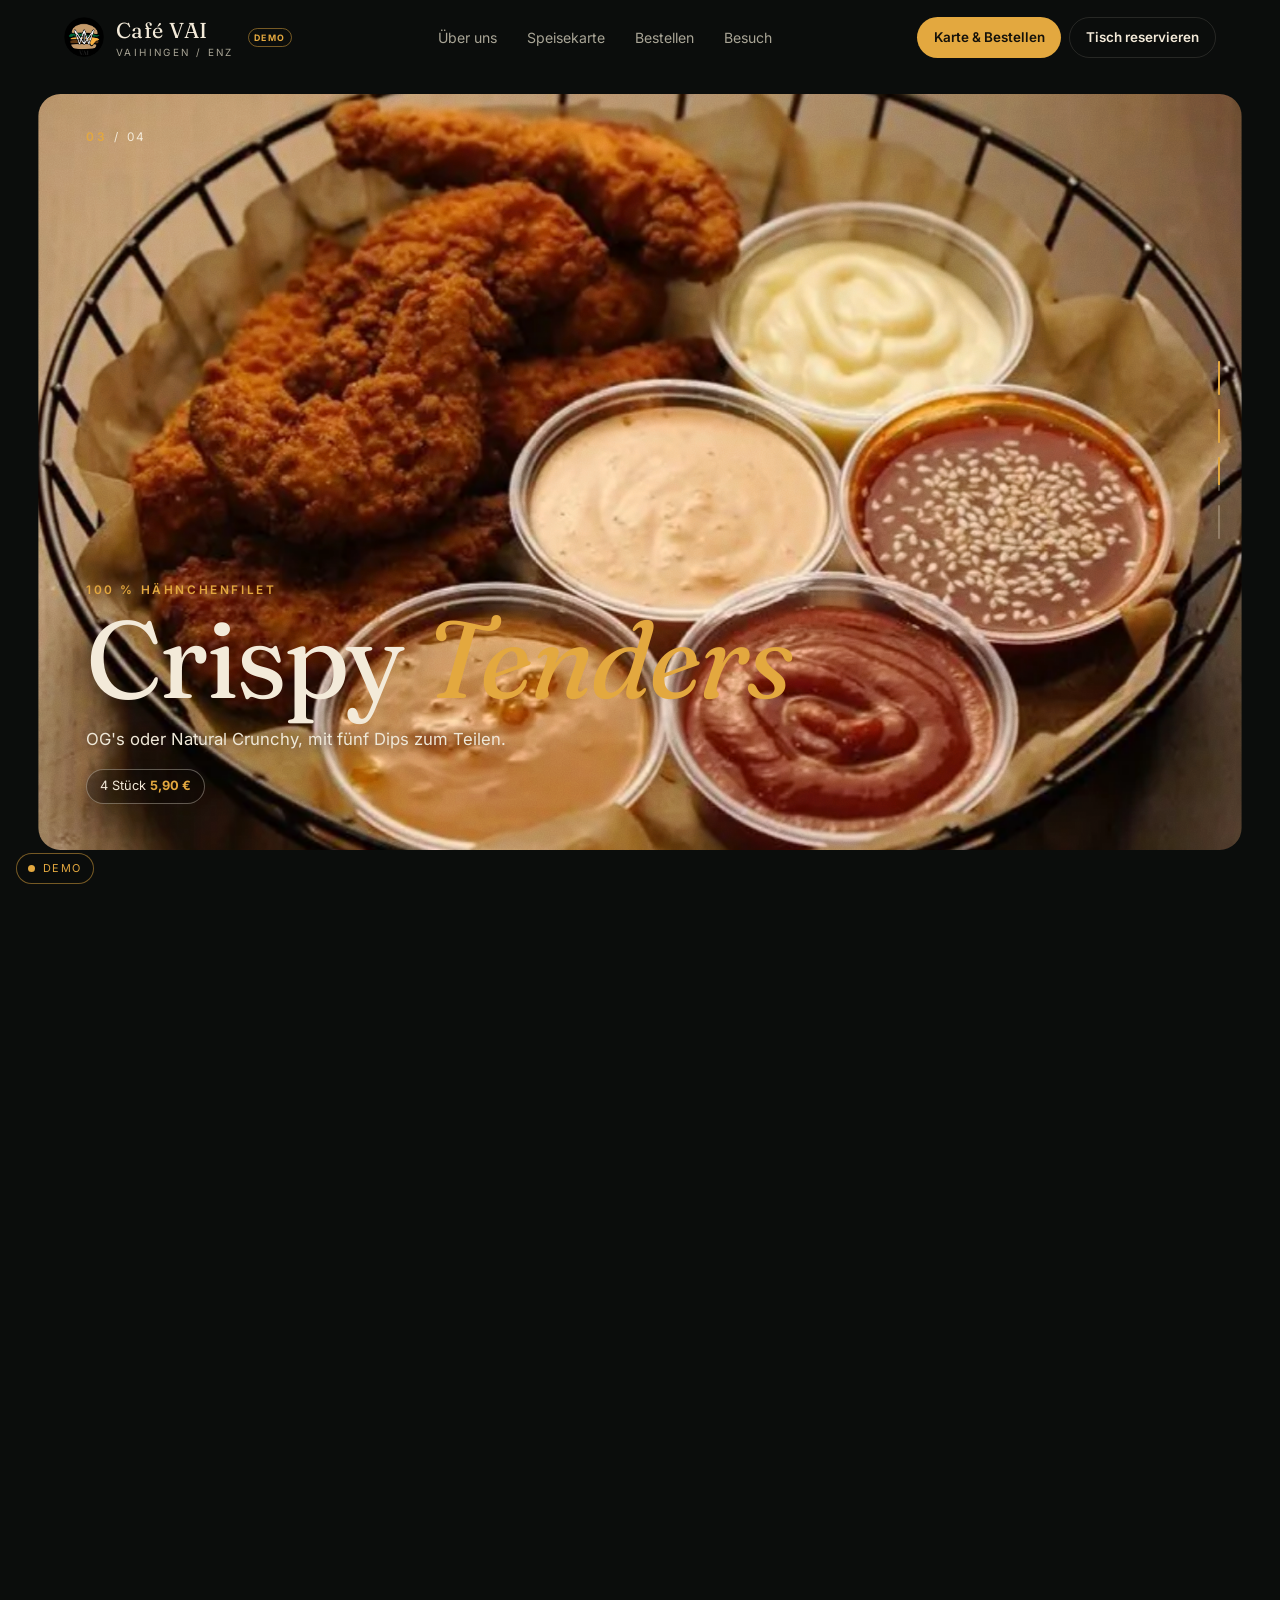
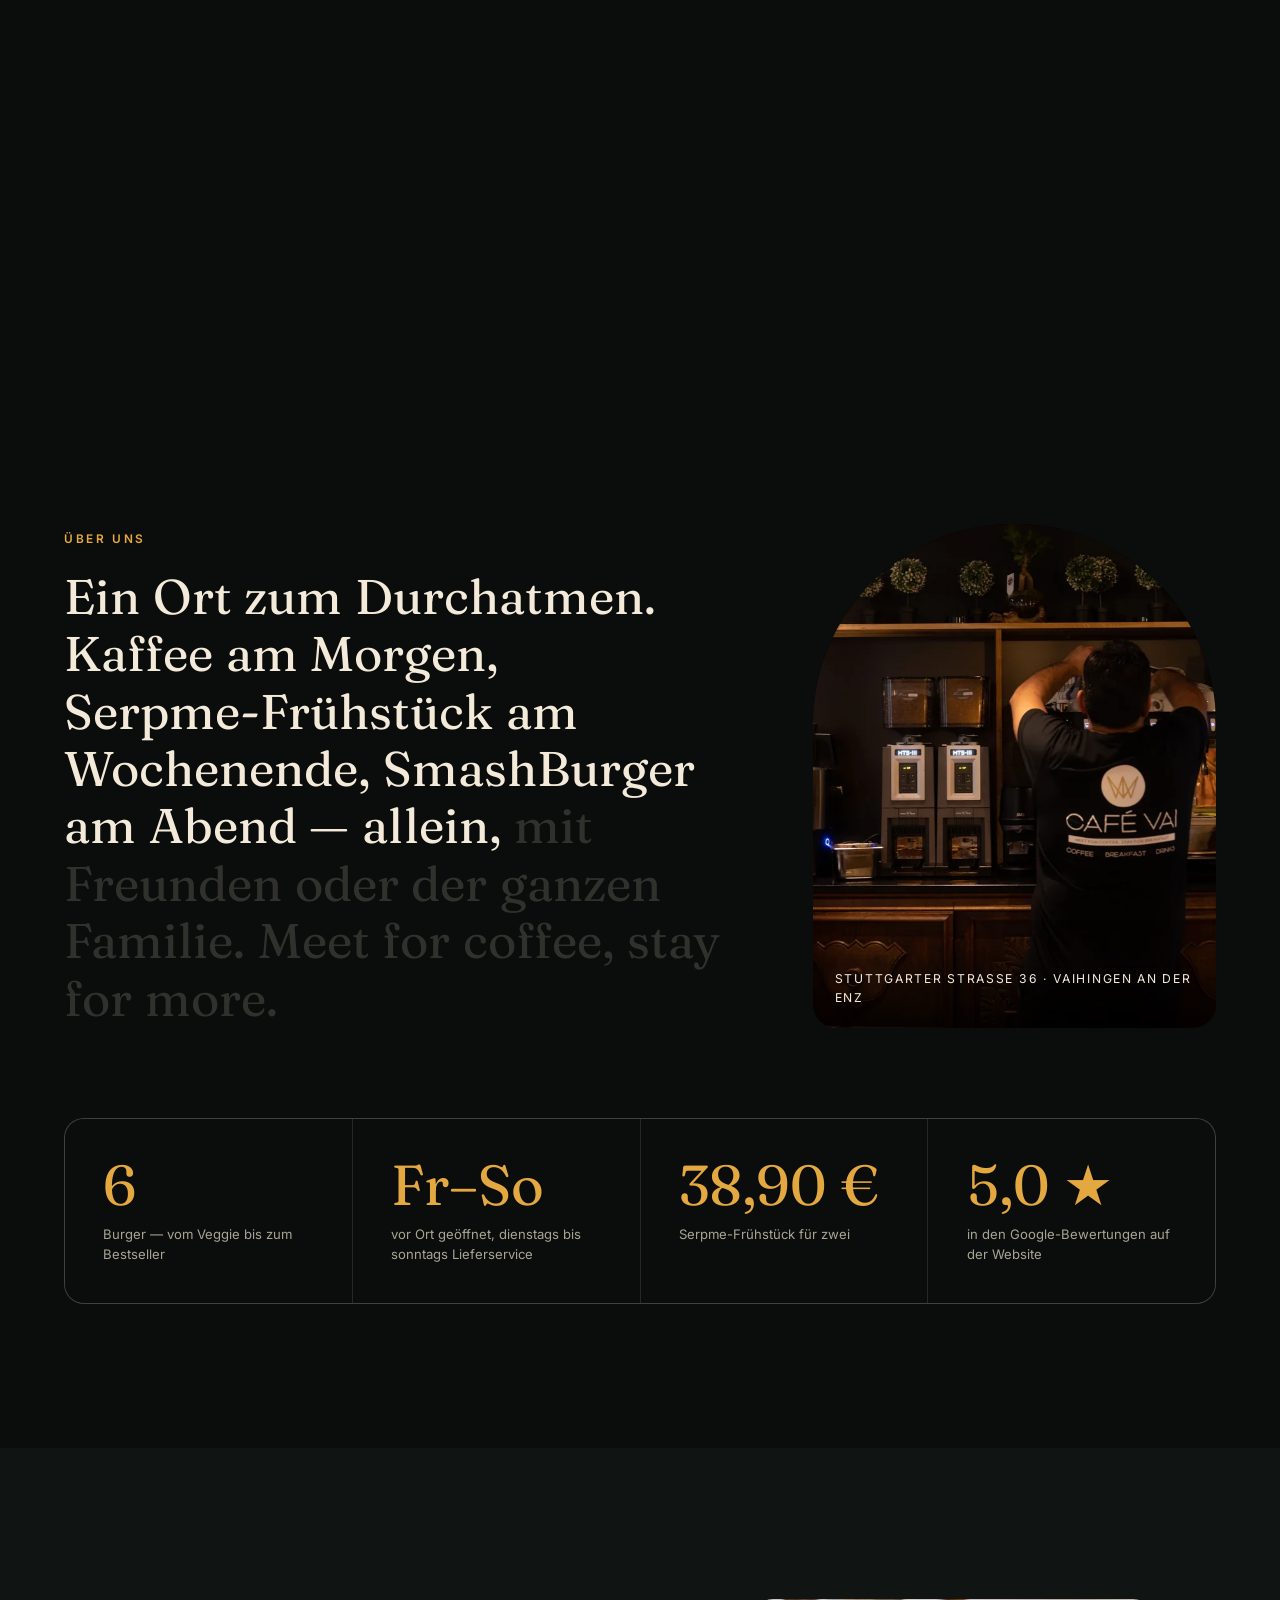
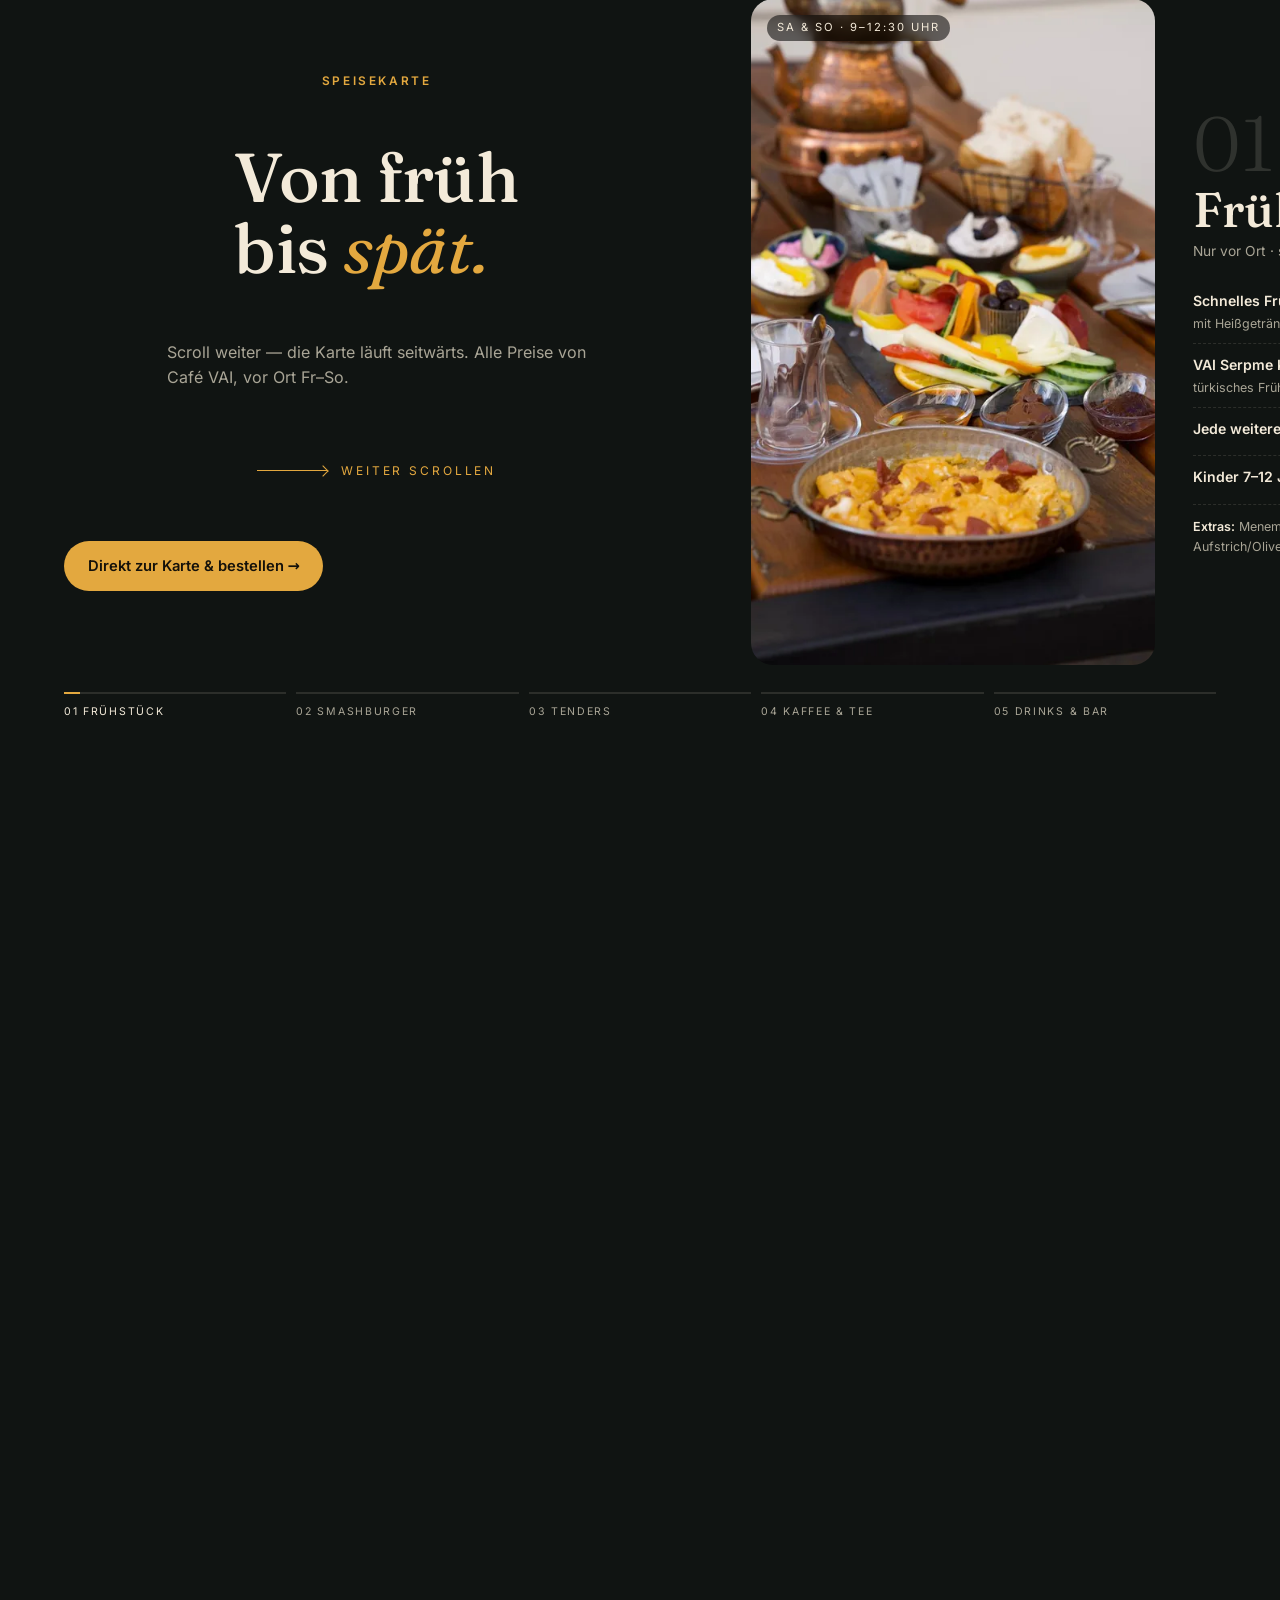
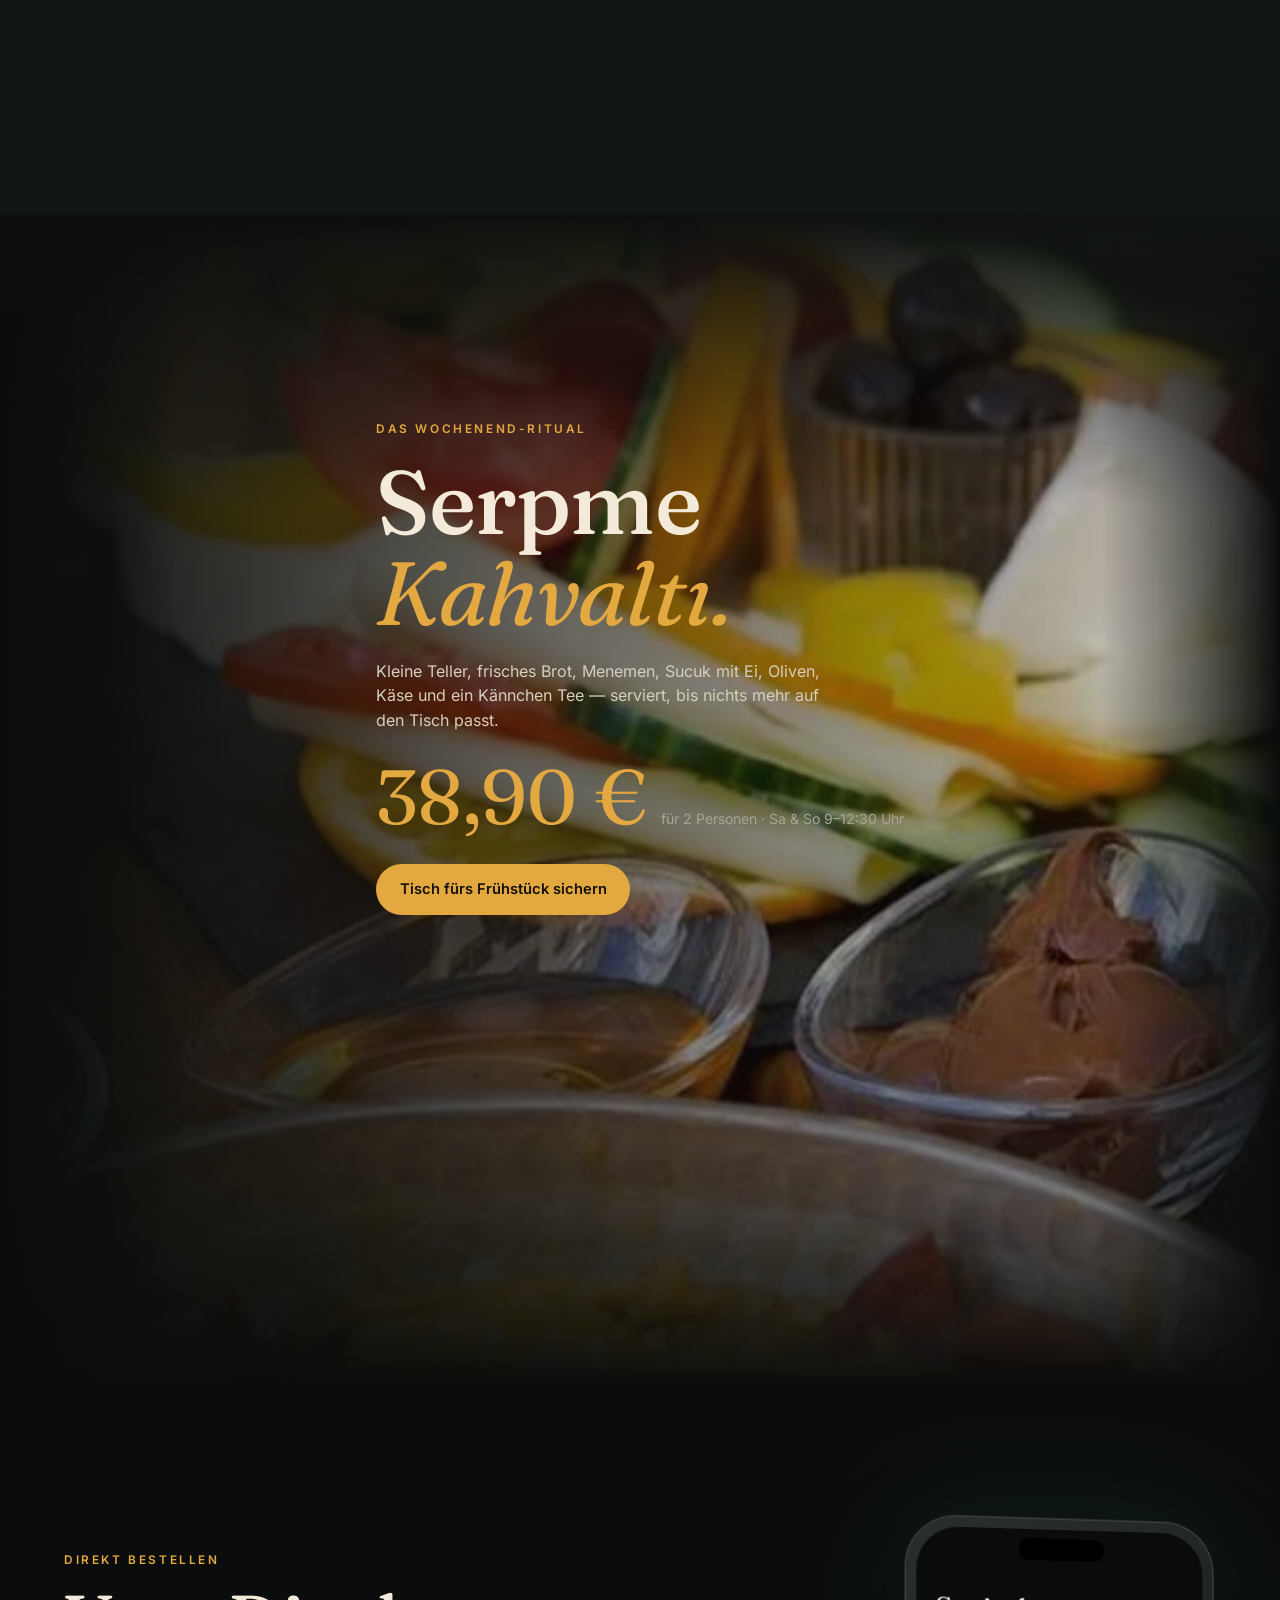
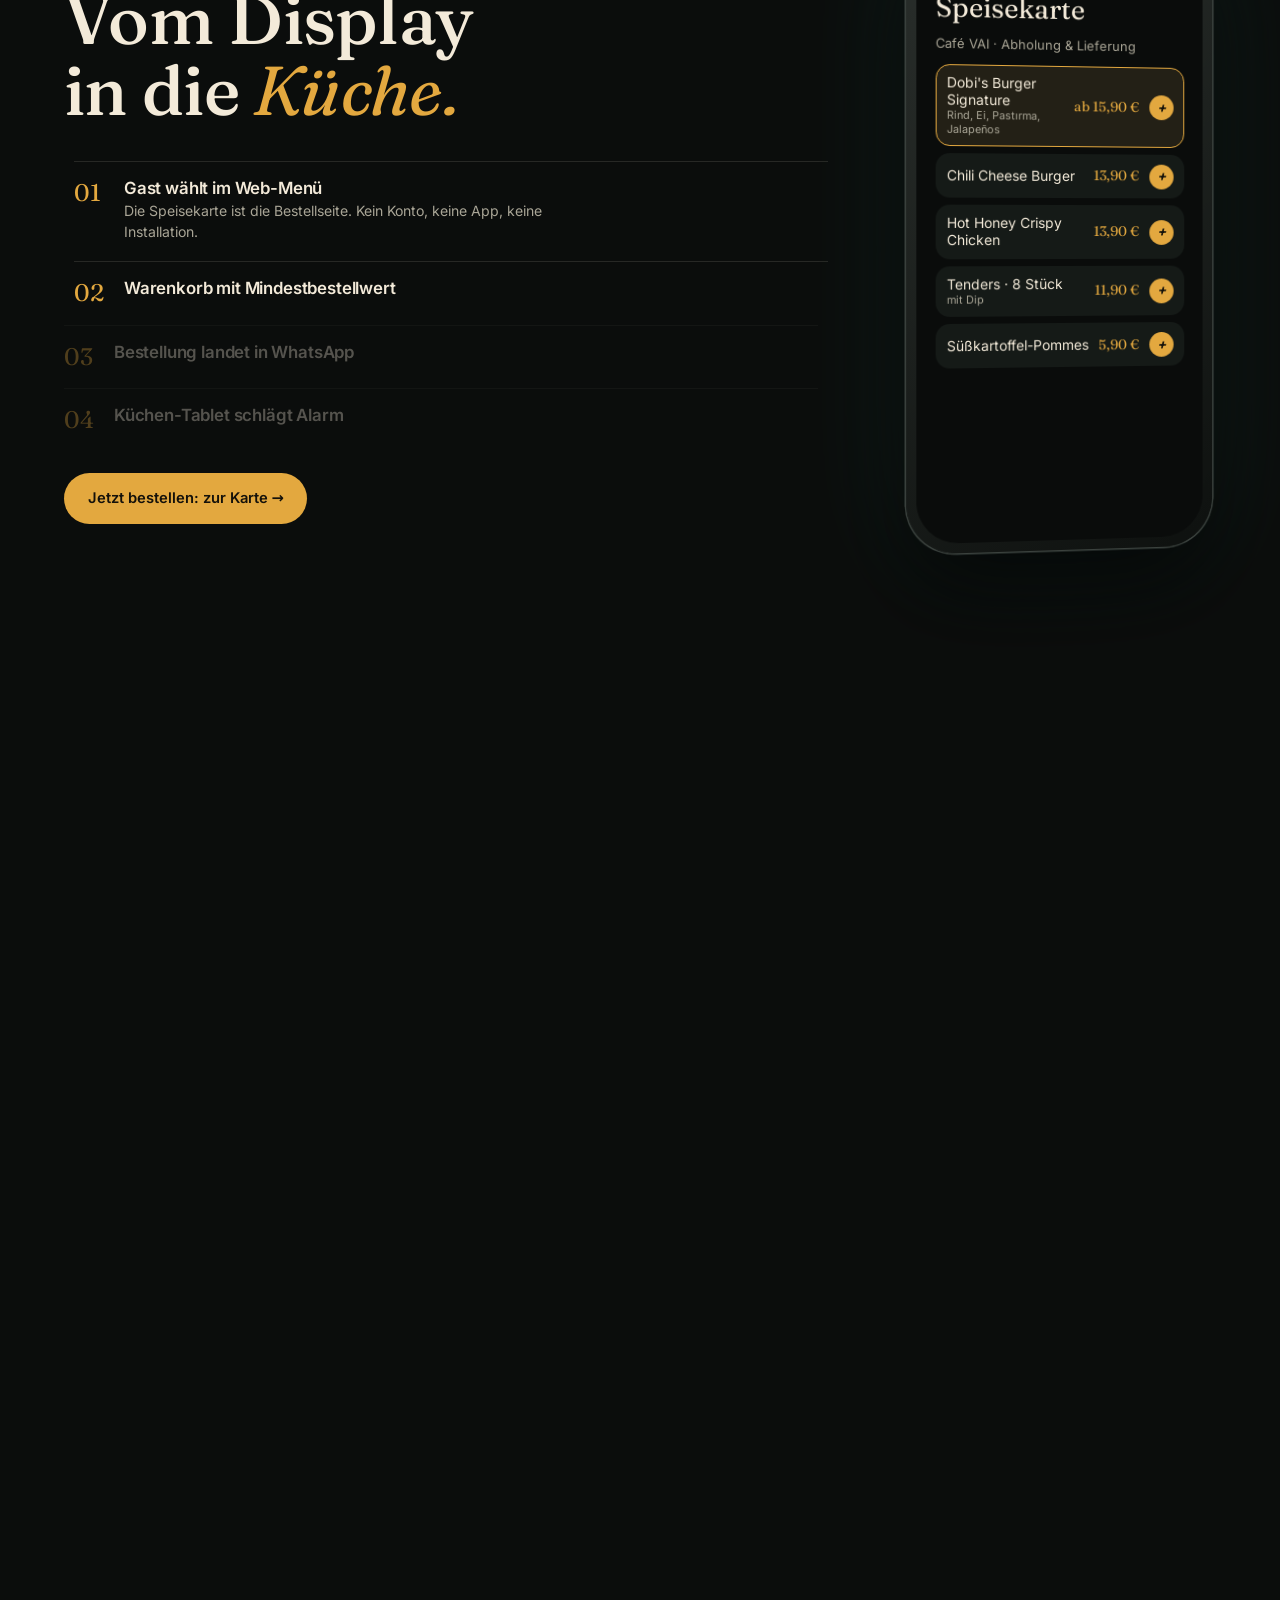
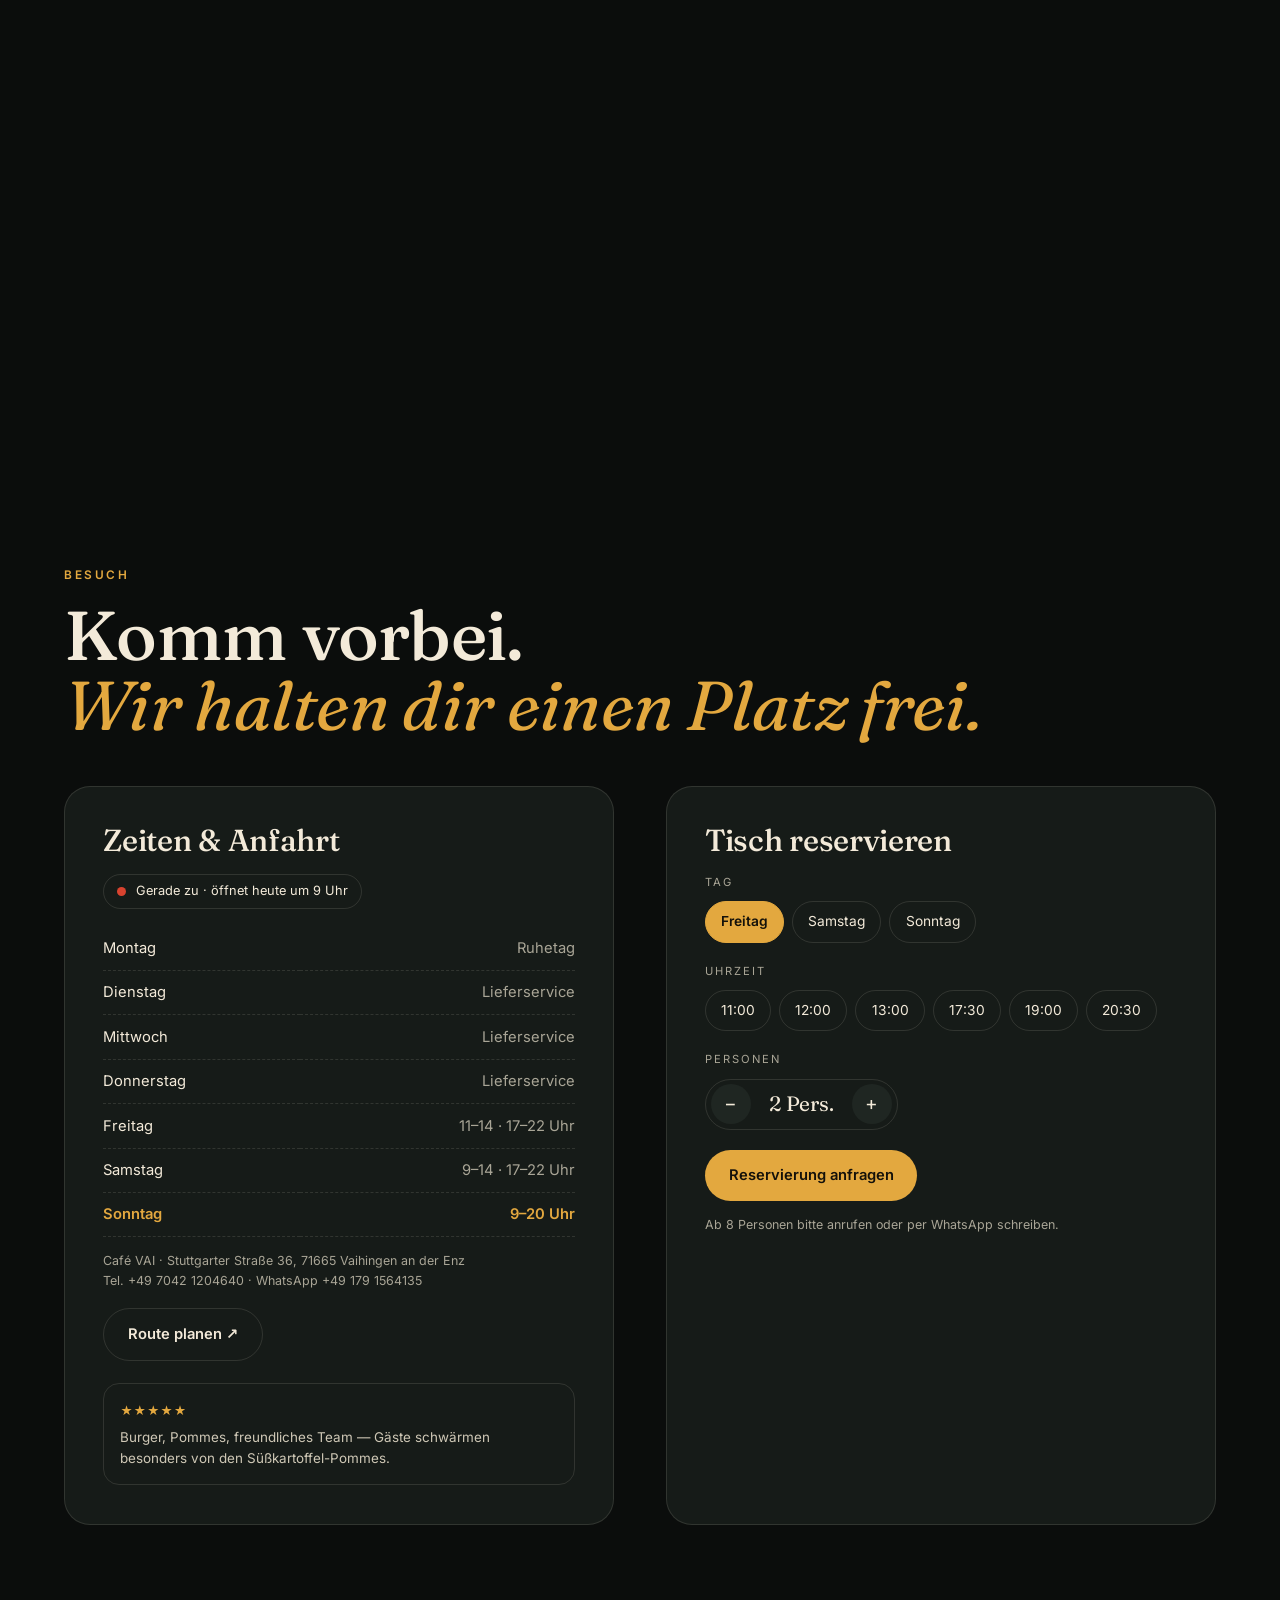
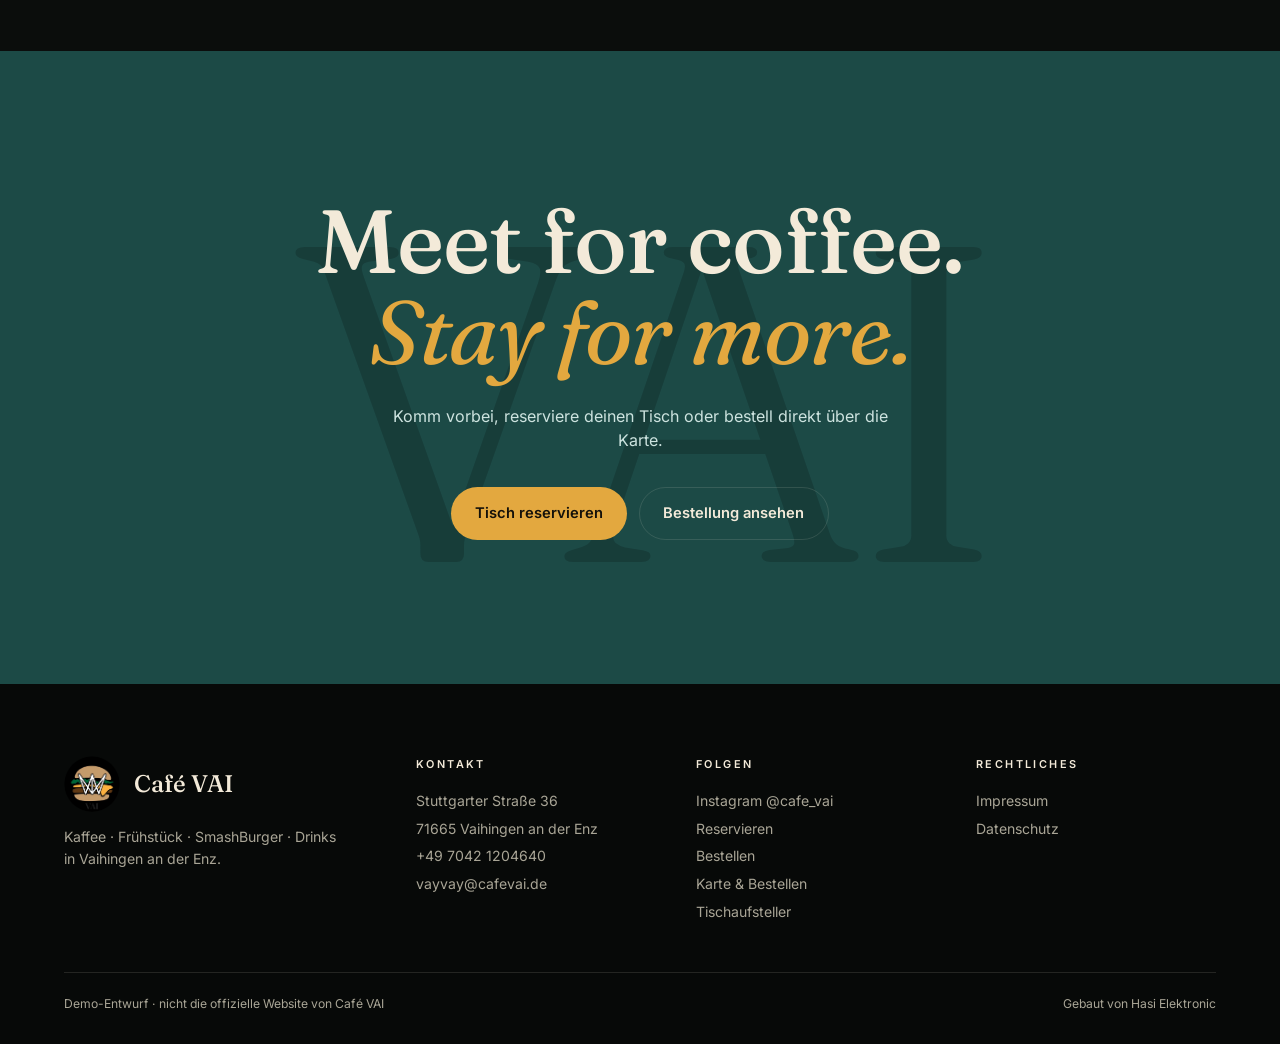
==== commit b4ffc8f3: "12 digital erstellte Beispielbilder (gekennzeichnet) und Hero-Video Co-Authored-By: Claude Sonnet 5." ====
--- a/index.html
+++ b/index.html
@@ -37,7 +37,7 @@
   <div class="hero-stage">
     <div class="hero-bgtext" id="bgtext" aria-hidden="true">VAI</div>
     <div class="hero-frame" id="frame">
-      <div class="slide"><picture><source media="(max-width:760px)" srcset="assets/burger.webp"><img src="assets/og-burger.jpg" alt="Dobi's SmashBurger" width="1200" height="630"></picture></div>
+      <div class="slide"><video id="vhero" muted playsinline autoplay preload="auto" poster="assets/og-burger.jpg" aria-label="Dobi's SmashBurger" width="1280" height="672"><source src="assets/burger-loop.mp4" type="video/mp4"></video></div>
       <div class="slide"><picture><source media="(max-width:760px)" srcset="assets/fruehstueck.webp"><img src="assets/banner-fruehstueck-echt.webp" alt="Serpme-Frühstück im Café VAI" width="1100" height="578" fetchpriority="high"></picture></div>
       <div class="slide"><img src="assets/tenders-og.webp" alt="Crispy Tenders mit Dips" width="721" height="540" style="object-position:50% 55%"></div>
       <div class="slide"><img src="assets/banner-drinks-stock.webp" alt="Cappuccino mit Latte Art" width="1100" height="423" style="object-position:45% 50%"></div>
--- a/style.css
+++ b/style.css
@@ -51,7 +51,7 @@
 .sheet a{font-family:var(--serif);font-size:2.4rem;padding:8px 0;border-bottom:1px solid var(--line)}
 
 /* ============ HERO (pinned) ============ */
-.hero{position:relative;height:450vh}
+.hero{position:relative;height:220vh}
 .hero-stage{position:sticky;top:0;height:100vh;height:100svh;overflow:hidden;background:var(--bg)}
 .hero-bgtext{position:absolute;inset:0;display:grid;place-items:center;font-family:var(--serif);font-weight:300;font-size:clamp(14rem,44vw,42rem);line-height:.8;letter-spacing:-.04em;color:transparent;-webkit-text-stroke:1.5px rgba(243,234,217,.16);user-select:none;will-change:transform,opacity}
 .hero-frame{position:absolute;inset:0;overflow:hidden;will-change:clip-path;background:#000}
@@ -138,7 +138,7 @@
 .price-big span{color:var(--muted);font-family:var(--sans);font-size:.88rem}
 
 /* ============ ORDER STORY (pinned phone) ============ */
-.story{position:relative;height:520vh;background:var(--bg)}
+.story{position:relative;height:250vh;background:var(--bg)}
 .story-stage{position:sticky;top:0;height:100vh;height:100svh;overflow:hidden;display:flex;align-items:center}
 .story-grid{display:grid;grid-template-columns:1fr auto;gap:clamp(30px,7vw,120px);align-items:center;width:100%}
 .story h2{margin:14px 0 clamp(18px,4vh,40px)}
@@ -386,3 +386,12 @@
   .dock a,.dock .d-karte,.dock .d-res,.dock .d-wa{flex:0 0 auto;flex-direction:row;gap:9px;padding:.8em 1.3em;border-radius:99px;font-size:.84rem;width:auto}
 }
 @media (min-width:761px){.dock a,.dock .d-karte,.dock .d-res,.dock .d-wa{flex:0 0 172px;width:172px;justify-content:center;padding:.8em .6em}}
+
+/* ---- Desktop: Bildfenster mit fester Größe statt Vollbild (kein Überzoomen) ---- */
+.hero-stage.fit .cap{left:48px;right:48px;bottom:46px}
+.hero-stage.fit .hero-word{font-size:clamp(3.4rem,8.5vw,8rem)}
+.hero-stage.fit .slide img{transform:none}
+.spot-bg{left:0;right:0;margin:0 auto;width:min(100%,1500px);-webkit-mask-image:linear-gradient(90deg,transparent,#000 14%,#000 86%,transparent);mask-image:linear-gradient(90deg,transparent,#000 14%,#000 86%,transparent)}
+@media (min-width:1700px){.panel{width:min(62vw,1100px)}}
+
+.slide video{width:100%;height:100%;object-fit:cover;display:block}
